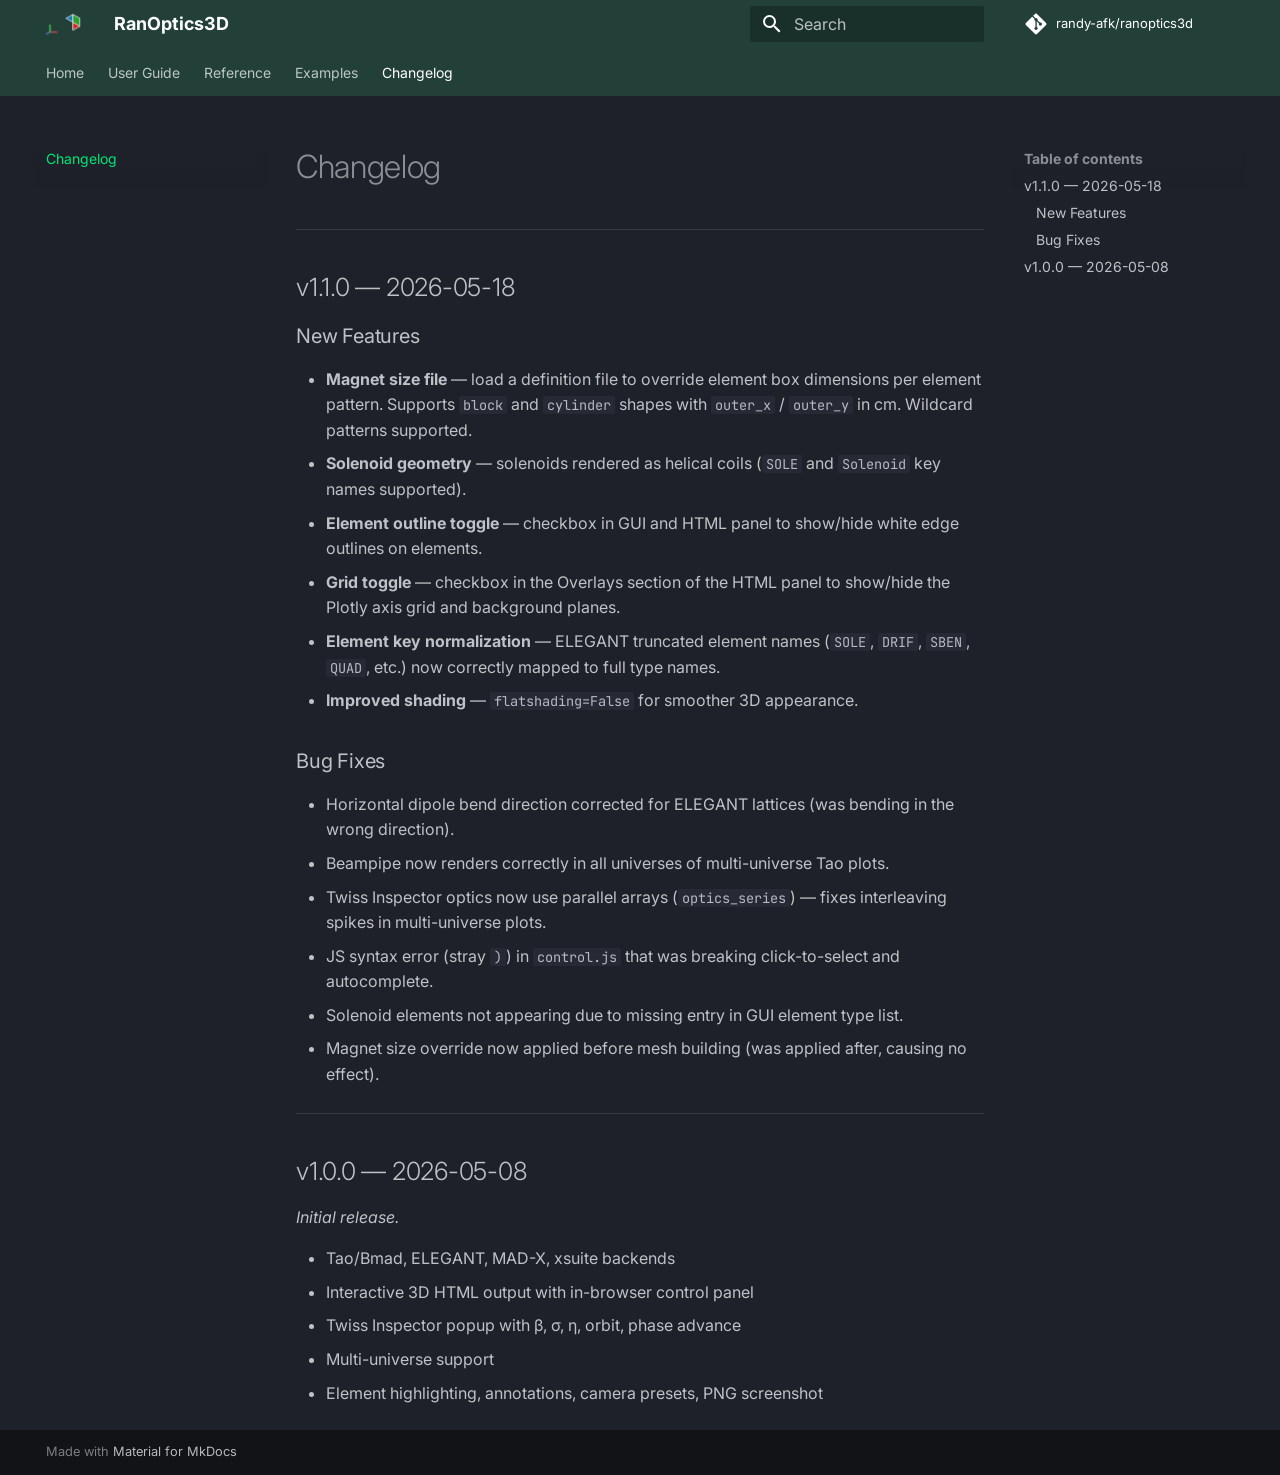
==== changelog/index.html @ edfb5e85 "Deployed ec7cee3 with MkDocs version: 1.6.1" ====
<!doctype html>
<html lang="en" class="no-js">
  <head>
    
      <meta charset="utf-8">
      <meta name="viewport" content="width=device-width,initial-scale=1">
      
      
      
        <link rel="canonical" href="https://randy-afk.github.io/ranoptics3d/changelog/">
      
      
        <link rel="prev" href="../examples/">
      
      
      
        
      
      
      <link rel="icon" href="../assets/logo_docs.png">
      <meta name="generator" content="mkdocs-1.6.1, mkdocs-material-9.7.6">
    
    
      
        <title>Changelog - RanOptics3D</title>
      
    
    
      <link rel="stylesheet" href="../assets/stylesheets/main.484c7ddc.min.css">
      
        
        <link rel="stylesheet" href="../assets/stylesheets/palette.ab4e12ef.min.css">
      
      


    
    
      
    
    
      
        
        
        <link rel="preconnect" href="https://fonts.gstatic.com" crossorigin>
        <link rel="stylesheet" href="https://fonts.googleapis.com/css?family=Inter:300,300i,400,400i,700,700i%7CJetBrains+Mono:400,400i,700,700i&display=fallback">
        <style>:root{--md-text-font:"Inter";--md-code-font:"JetBrains Mono"}</style>
      
    
    
      <link rel="stylesheet" href="../stylesheets/extra.css">
    
    <script>__md_scope=new URL("..",location),__md_hash=e=>[...e].reduce(((e,_)=>(e<<5)-e+_.charCodeAt(0)),0),__md_get=(e,_=localStorage,t=__md_scope)=>JSON.parse(_.getItem(t.pathname+"."+e)),__md_set=(e,_,t=localStorage,a=__md_scope)=>{try{t.setItem(a.pathname+"."+e,JSON.stringify(_))}catch(e){}}</script>
    
      

    
    
  </head>
  
  
    
    
    
    
    
    <body dir="ltr" data-md-color-scheme="slate" data-md-color-primary="custom" data-md-color-accent="deep-orange">
  
    
    <input class="md-toggle" data-md-toggle="drawer" type="checkbox" id="__drawer" autocomplete="off">
    <input class="md-toggle" data-md-toggle="search" type="checkbox" id="__search" autocomplete="off">
    <label class="md-overlay" for="__drawer"></label>
    <div data-md-component="skip">
      
        
        <a href="#changelog" class="md-skip">
          Skip to content
        </a>
      
    </div>
    <div data-md-component="announce">
      
    </div>
    
    
      

<header class="md-header" data-md-component="header">
  <nav class="md-header__inner md-grid" aria-label="Header">
    <a href=".." title="RanOptics3D" class="md-header__button md-logo" aria-label="RanOptics3D" data-md-component="logo">
      
  <img src="../assets/logo_docs.png" alt="logo">

    </a>
    <label class="md-header__button md-icon" for="__drawer">
      
      <svg xmlns="http://www.w3.org/2000/svg" viewBox="0 0 24 24"><path d="M3 6h18v2H3zm0 5h18v2H3zm0 5h18v2H3z"/></svg>
    </label>
    <div class="md-header__title" data-md-component="header-title">
      <div class="md-header__ellipsis">
        <div class="md-header__topic">
          <span class="md-ellipsis">
            RanOptics3D
          </span>
        </div>
        <div class="md-header__topic" data-md-component="header-topic">
          <span class="md-ellipsis">
            
              Changelog
            
          </span>
        </div>
      </div>
    </div>
    
      
    
    
    
    
      
      
        <label class="md-header__button md-icon" for="__search">
          
          <svg xmlns="http://www.w3.org/2000/svg" viewBox="0 0 24 24"><path d="M9.5 3A6.5 6.5 0 0 1 16 9.5c0 1.61-.59 3.09-1.56 4.23l.27.27h.79l5 5-1.5 1.5-5-5v-.79l-.27-.27A6.52 6.52 0 0 1 9.5 16 6.5 6.5 0 0 1 3 9.5 6.5 6.5 0 0 1 9.5 3m0 2C7 5 5 7 5 9.5S7 14 9.5 14 14 12 14 9.5 12 5 9.5 5"/></svg>
        </label>
        <div class="md-search" data-md-component="search" role="dialog">
  <label class="md-search__overlay" for="__search"></label>
  <div class="md-search__inner" role="search">
    <form class="md-search__form" name="search">
      <input type="text" class="md-search__input" name="query" aria-label="Search" placeholder="Search" autocapitalize="off" autocorrect="off" autocomplete="off" spellcheck="false" data-md-component="search-query" required>
      <label class="md-search__icon md-icon" for="__search">
        
        <svg xmlns="http://www.w3.org/2000/svg" viewBox="0 0 24 24"><path d="M9.5 3A6.5 6.5 0 0 1 16 9.5c0 1.61-.59 3.09-1.56 4.23l.27.27h.79l5 5-1.5 1.5-5-5v-.79l-.27-.27A6.52 6.52 0 0 1 9.5 16 6.5 6.5 0 0 1 3 9.5 6.5 6.5 0 0 1 9.5 3m0 2C7 5 5 7 5 9.5S7 14 9.5 14 14 12 14 9.5 12 5 9.5 5"/></svg>
        
        <svg xmlns="http://www.w3.org/2000/svg" viewBox="0 0 24 24"><path d="M20 11v2H8l5.5 5.5-1.42 1.42L4.16 12l7.92-7.92L13.5 5.5 8 11z"/></svg>
      </label>
      <nav class="md-search__options" aria-label="Search">
        
        <button type="reset" class="md-search__icon md-icon" title="Clear" aria-label="Clear" tabindex="-1">
          
          <svg xmlns="http://www.w3.org/2000/svg" viewBox="0 0 24 24"><path d="M19 6.41 17.59 5 12 10.59 6.41 5 5 6.41 10.59 12 5 17.59 6.41 19 12 13.41 17.59 19 19 17.59 13.41 12z"/></svg>
        </button>
      </nav>
      
        <div class="md-search__suggest" data-md-component="search-suggest"></div>
      
    </form>
    <div class="md-search__output">
      <div class="md-search__scrollwrap" tabindex="0" data-md-scrollfix>
        <div class="md-search-result" data-md-component="search-result">
          <div class="md-search-result__meta">
            Initializing search
          </div>
          <ol class="md-search-result__list" role="presentation"></ol>
        </div>
      </div>
    </div>
  </div>
</div>
      
    
    
      <div class="md-header__source">
        <a href="https://github.com/randy-afk/ranoptics3d" title="Go to repository" class="md-source" data-md-component="source">
  <div class="md-source__icon md-icon">
    
    <svg xmlns="http://www.w3.org/2000/svg" viewBox="0 0 448 512"><!--! Font Awesome Free 7.1.0 by @fontawesome - https://fontawesome.com License - https://fontawesome.com/license/free (Icons: CC BY 4.0, Fonts: SIL OFL 1.1, Code: MIT License) Copyright 2025 Fonticons, Inc.--><path d="M439.6 236.1 244 40.5c-5.4-5.5-12.8-8.5-20.4-8.5s-15 3-20.4 8.4L162.5 81l51.5 51.5c27.1-9.1 52.7 16.8 43.4 43.7l49.7 49.7c34.2-11.8 61.2 31 35.5 56.7-26.5 26.5-70.2-2.9-56-37.3L240.3 199v121.9c25.3 12.5 22.3 41.8 9.1 55-6.4 6.4-15.2 10.1-24.3 10.1s-17.8-3.6-24.3-10.1c-17.6-17.6-11.1-46.9 11.2-56v-123c-20.8-8.5-24.6-30.7-18.6-45L142.6 101 8.5 235.1C3 240.6 0 247.9 0 255.5s3 15 8.5 20.4l195.6 195.7c5.4 5.4 12.7 8.4 20.4 8.4s15-3 20.4-8.4l194.7-194.7c5.4-5.4 8.4-12.8 8.4-20.4s-3-15-8.4-20.4"/></svg>
  </div>
  <div class="md-source__repository">
    randy-afk/ranoptics3d
  </div>
</a>
      </div>
    
  </nav>
  
</header>
    
    <div class="md-container" data-md-component="container">
      
      
        
          
            
<nav class="md-tabs" aria-label="Tabs" data-md-component="tabs">
  <div class="md-grid">
    <ul class="md-tabs__list">
      
        
  
  
  
  
    <li class="md-tabs__item">
      <a href=".." class="md-tabs__link">
        
  
  
    
  
  Home

      </a>
    </li>
  

      
        
  
  
  
  
    
    
      <li class="md-tabs__item">
        <a href="../guide/getting-started/" class="md-tabs__link">
          
  
  
  User Guide

        </a>
      </li>
    
  

      
        
  
  
  
  
    
    
      <li class="md-tabs__item">
        <a href="../reference/backends/" class="md-tabs__link">
          
  
  
  Reference

        </a>
      </li>
    
  

      
        
  
  
  
  
    <li class="md-tabs__item">
      <a href="../examples/" class="md-tabs__link">
        
  
  
    
  
  Examples

      </a>
    </li>
  

      
        
  
  
  
    
  
  
    <li class="md-tabs__item md-tabs__item--active">
      <a href="./" class="md-tabs__link">
        
  
  
    
  
  Changelog

      </a>
    </li>
  

      
    </ul>
  </div>
</nav>
          
        
      
      <main class="md-main" data-md-component="main">
        <div class="md-main__inner md-grid">
          
            
              
              <div class="md-sidebar md-sidebar--primary" data-md-component="sidebar" data-md-type="navigation" >
                <div class="md-sidebar__scrollwrap">
                  <div class="md-sidebar__inner">
                    


  


<nav class="md-nav md-nav--primary md-nav--lifted" aria-label="Navigation" data-md-level="0">
  <label class="md-nav__title" for="__drawer">
    <a href=".." title="RanOptics3D" class="md-nav__button md-logo" aria-label="RanOptics3D" data-md-component="logo">
      
  <img src="../assets/logo_docs.png" alt="logo">

    </a>
    RanOptics3D
  </label>
  
    <div class="md-nav__source">
      <a href="https://github.com/randy-afk/ranoptics3d" title="Go to repository" class="md-source" data-md-component="source">
  <div class="md-source__icon md-icon">
    
    <svg xmlns="http://www.w3.org/2000/svg" viewBox="0 0 448 512"><!--! Font Awesome Free 7.1.0 by @fontawesome - https://fontawesome.com License - https://fontawesome.com/license/free (Icons: CC BY 4.0, Fonts: SIL OFL 1.1, Code: MIT License) Copyright 2025 Fonticons, Inc.--><path d="M439.6 236.1 244 40.5c-5.4-5.5-12.8-8.5-20.4-8.5s-15 3-20.4 8.4L162.5 81l51.5 51.5c27.1-9.1 52.7 16.8 43.4 43.7l49.7 49.7c34.2-11.8 61.2 31 35.5 56.7-26.5 26.5-70.2-2.9-56-37.3L240.3 199v121.9c25.3 12.5 22.3 41.8 9.1 55-6.4 6.4-15.2 10.1-24.3 10.1s-17.8-3.6-24.3-10.1c-17.6-17.6-11.1-46.9 11.2-56v-123c-20.8-8.5-24.6-30.7-18.6-45L142.6 101 8.5 235.1C3 240.6 0 247.9 0 255.5s3 15 8.5 20.4l195.6 195.7c5.4 5.4 12.7 8.4 20.4 8.4s15-3 20.4-8.4l194.7-194.7c5.4-5.4 8.4-12.8 8.4-20.4s-3-15-8.4-20.4"/></svg>
  </div>
  <div class="md-source__repository">
    randy-afk/ranoptics3d
  </div>
</a>
    </div>
  
  <ul class="md-nav__list" data-md-scrollfix>
    
      
      
  
  
  
  
    <li class="md-nav__item">
      <a href=".." class="md-nav__link">
        
  
  
  <span class="md-ellipsis">
    
  
    Home
  

    
  </span>
  
  

      </a>
    </li>
  

    
      
      
  
  
  
  
    
    
    
    
      
      
        
      
    
    
    <li class="md-nav__item md-nav__item--nested">
      
        
        
        <input class="md-nav__toggle md-toggle " type="checkbox" id="__nav_2" >
        
          
          <label class="md-nav__link" for="__nav_2" id="__nav_2_label" tabindex="0">
            
  
  
  <span class="md-ellipsis">
    
  
    User Guide
  

    
  </span>
  
  

            <span class="md-nav__icon md-icon"></span>
          </label>
        
        <nav class="md-nav" data-md-level="1" aria-labelledby="__nav_2_label" aria-expanded="false">
          <label class="md-nav__title" for="__nav_2">
            <span class="md-nav__icon md-icon"></span>
            
  
    User Guide
  

          </label>
          <ul class="md-nav__list" data-md-scrollfix>
            
              
                
  
  
  
  
    <li class="md-nav__item">
      <a href="../guide/getting-started/" class="md-nav__link">
        
  
  
  <span class="md-ellipsis">
    
  
    Getting Started
  

    
  </span>
  
  

      </a>
    </li>
  

              
            
              
                
  
  
  
  
    <li class="md-nav__item">
      <a href="../guide/gui-walkthrough/" class="md-nav__link">
        
  
  
  <span class="md-ellipsis">
    
  
    GUI Walkthrough
  

    
  </span>
  
  

      </a>
    </li>
  

              
            
              
                
  
  
  
  
    <li class="md-nav__item">
      <a href="../guide/viewer/" class="md-nav__link">
        
  
  
  <span class="md-ellipsis">
    
  
    3D Viewer
  

    
  </span>
  
  

      </a>
    </li>
  

              
            
              
                
  
  
  
  
    <li class="md-nav__item">
      <a href="../guide/twiss-inspector/" class="md-nav__link">
        
  
  
  <span class="md-ellipsis">
    
  
    Twiss Inspector
  

    
  </span>
  
  

      </a>
    </li>
  

              
            
              
                
  
  
  
  
    <li class="md-nav__item">
      <a href="../guide/navigation/" class="md-nav__link">
        
  
  
  <span class="md-ellipsis">
    
  
    Navigation & Controls
  

    
  </span>
  
  

      </a>
    </li>
  

              
            
          </ul>
        </nav>
      
    </li>
  

    
      
      
  
  
  
  
    
    
    
    
      
      
        
      
    
    
    <li class="md-nav__item md-nav__item--nested">
      
        
        
        <input class="md-nav__toggle md-toggle " type="checkbox" id="__nav_3" >
        
          
          <label class="md-nav__link" for="__nav_3" id="__nav_3_label" tabindex="0">
            
  
  
  <span class="md-ellipsis">
    
  
    Reference
  

    
  </span>
  
  

            <span class="md-nav__icon md-icon"></span>
          </label>
        
        <nav class="md-nav" data-md-level="1" aria-labelledby="__nav_3_label" aria-expanded="false">
          <label class="md-nav__title" for="__nav_3">
            <span class="md-nav__icon md-icon"></span>
            
  
    Reference
  

          </label>
          <ul class="md-nav__list" data-md-scrollfix>
            
              
                
  
  
  
  
    <li class="md-nav__item">
      <a href="../reference/backends/" class="md-nav__link">
        
  
  
  <span class="md-ellipsis">
    
  
    Supported Backends
  

    
  </span>
  
  

      </a>
    </li>
  

              
            
              
                
  
  
  
  
    <li class="md-nav__item">
      <a href="../reference/element-colors/" class="md-nav__link">
        
  
  
  <span class="md-ellipsis">
    
  
    Element Colors
  

    
  </span>
  
  

      </a>
    </li>
  

              
            
              
                
  
  
  
  
    <li class="md-nav__item">
      <a href="../reference/magnet-size-file/" class="md-nav__link">
        
  
  
  <span class="md-ellipsis">
    
  
    Magnet Size File
  

    
  </span>
  
  

      </a>
    </li>
  

              
            
              
                
  
  
  
  
    <li class="md-nav__item">
      <a href="../reference/known-issues/" class="md-nav__link">
        
  
  
  <span class="md-ellipsis">
    
  
    Known Issues
  

    
  </span>
  
  

      </a>
    </li>
  

              
            
          </ul>
        </nav>
      
    </li>
  

    
      
      
  
  
  
  
    <li class="md-nav__item">
      <a href="../examples/" class="md-nav__link">
        
  
  
  <span class="md-ellipsis">
    
  
    Examples
  

    
  </span>
  
  

      </a>
    </li>
  

    
      
      
  
  
    
  
  
  
    <li class="md-nav__item md-nav__item--active">
      
      <input class="md-nav__toggle md-toggle" type="checkbox" id="__toc">
      
      
        
      
      
        <label class="md-nav__link md-nav__link--active" for="__toc">
          
  
  
  <span class="md-ellipsis">
    
  
    Changelog
  

    
  </span>
  
  

          <span class="md-nav__icon md-icon"></span>
        </label>
      
      <a href="./" class="md-nav__link md-nav__link--active">
        
  
  
  <span class="md-ellipsis">
    
  
    Changelog
  

    
  </span>
  
  

      </a>
      
        

<nav class="md-nav md-nav--secondary" aria-label="Table of contents">
  
  
  
    
  
  
    <label class="md-nav__title" for="__toc">
      <span class="md-nav__icon md-icon"></span>
      Table of contents
    </label>
    <ul class="md-nav__list" data-md-component="toc" data-md-scrollfix>
      
        <li class="md-nav__item">
  <a href="#v110-2026-05-18" class="md-nav__link">
    <span class="md-ellipsis">
      
        v1.1.0 — 2026-05-18
      
    </span>
  </a>
  
    <nav class="md-nav" aria-label="v1.1.0 — 2026-05-18">
      <ul class="md-nav__list">
        
          <li class="md-nav__item">
  <a href="#new-features" class="md-nav__link">
    <span class="md-ellipsis">
      
        New Features
      
    </span>
  </a>
  
</li>
        
          <li class="md-nav__item">
  <a href="#bug-fixes" class="md-nav__link">
    <span class="md-ellipsis">
      
        Bug Fixes
      
    </span>
  </a>
  
</li>
        
      </ul>
    </nav>
  
</li>
      
        <li class="md-nav__item">
  <a href="#v100-2026-05-08" class="md-nav__link">
    <span class="md-ellipsis">
      
        v1.0.0 — 2026-05-08
      
    </span>
  </a>
  
</li>
      
    </ul>
  
</nav>
      
    </li>
  

    
  </ul>
</nav>
                  </div>
                </div>
              </div>
            
            
              
              <div class="md-sidebar md-sidebar--secondary" data-md-component="sidebar" data-md-type="toc" >
                <div class="md-sidebar__scrollwrap">
                  <div class="md-sidebar__inner">
                    

<nav class="md-nav md-nav--secondary" aria-label="Table of contents">
  
  
  
    
  
  
    <label class="md-nav__title" for="__toc">
      <span class="md-nav__icon md-icon"></span>
      Table of contents
    </label>
    <ul class="md-nav__list" data-md-component="toc" data-md-scrollfix>
      
        <li class="md-nav__item">
  <a href="#v110-2026-05-18" class="md-nav__link">
    <span class="md-ellipsis">
      
        v1.1.0 — 2026-05-18
      
    </span>
  </a>
  
    <nav class="md-nav" aria-label="v1.1.0 — 2026-05-18">
      <ul class="md-nav__list">
        
          <li class="md-nav__item">
  <a href="#new-features" class="md-nav__link">
    <span class="md-ellipsis">
      
        New Features
      
    </span>
  </a>
  
</li>
        
          <li class="md-nav__item">
  <a href="#bug-fixes" class="md-nav__link">
    <span class="md-ellipsis">
      
        Bug Fixes
      
    </span>
  </a>
  
</li>
        
      </ul>
    </nav>
  
</li>
      
        <li class="md-nav__item">
  <a href="#v100-2026-05-08" class="md-nav__link">
    <span class="md-ellipsis">
      
        v1.0.0 — 2026-05-08
      
    </span>
  </a>
  
</li>
      
    </ul>
  
</nav>
                  </div>
                </div>
              </div>
            
          
          
            <div class="md-content" data-md-component="content">
              
              <article class="md-content__inner md-typeset">
                
                  


  
  


<h1 id="changelog">Changelog</h1>
<hr />
<h2 id="v110-2026-05-18">v1.1.0 — 2026-05-18</h2>
<h3 id="new-features">New Features</h3>
<ul>
<li><strong>Magnet size file</strong> — load a definition file to override element box dimensions per element pattern. Supports <code>block</code> and <code>cylinder</code> shapes with <code>outer_x</code> / <code>outer_y</code> in cm. Wildcard patterns supported.</li>
<li><strong>Solenoid geometry</strong> — solenoids rendered as helical coils (<code>SOLE</code> and <code>Solenoid</code> key names supported).</li>
<li><strong>Element outline toggle</strong> — checkbox in GUI and HTML panel to show/hide white edge outlines on elements.</li>
<li><strong>Grid toggle</strong> — checkbox in the Overlays section of the HTML panel to show/hide the Plotly axis grid and background planes.</li>
<li><strong>Element key normalization</strong> — ELEGANT truncated element names (<code>SOLE</code>, <code>DRIF</code>, <code>SBEN</code>, <code>QUAD</code>, etc.) now correctly mapped to full type names.</li>
<li><strong>Improved shading</strong> — <code>flatshading=False</code> for smoother 3D appearance.</li>
</ul>
<h3 id="bug-fixes">Bug Fixes</h3>
<ul>
<li>Horizontal dipole bend direction corrected for ELEGANT lattices (was bending in the wrong direction).</li>
<li>Beampipe now renders correctly in all universes of multi-universe Tao plots.</li>
<li>Twiss Inspector optics now use parallel arrays (<code>optics_series</code>) — fixes interleaving spikes in multi-universe plots.</li>
<li>JS syntax error (stray <code>)</code>) in <code>control.js</code> that was breaking click-to-select and autocomplete.</li>
<li>Solenoid elements not appearing due to missing entry in GUI element type list.</li>
<li>Magnet size override now applied before mesh building (was applied after, causing no effect).</li>
</ul>
<hr />
<h2 id="v100-2026-05-08">v1.0.0 — 2026-05-08</h2>
<p><em>Initial release.</em></p>
<ul>
<li>Tao/Bmad, ELEGANT, MAD-X, xsuite backends</li>
<li>Interactive 3D HTML output with in-browser control panel</li>
<li>Twiss Inspector popup with β, σ, η, orbit, phase advance</li>
<li>Multi-universe support</li>
<li>Element highlighting, annotations, camera presets, PNG screenshot</li>
</ul>












                
              </article>
            </div>
          
          
<script>var target=document.getElementById(location.hash.slice(1));target&&target.name&&(target.checked=target.name.startsWith("__tabbed_"))</script>
        </div>
        
          <button type="button" class="md-top md-icon" data-md-component="top" hidden>
  
  <svg xmlns="http://www.w3.org/2000/svg" viewBox="0 0 24 24"><path d="M13 20h-2V8l-5.5 5.5-1.42-1.42L12 4.16l7.92 7.92-1.42 1.42L13 8z"/></svg>
  Back to top
</button>
        
      </main>
      
        <footer class="md-footer">
  
  <div class="md-footer-meta md-typeset">
    <div class="md-footer-meta__inner md-grid">
      <div class="md-copyright">
  
  
    Made with
    <a href="https://squidfunk.github.io/mkdocs-material/" target="_blank" rel="noopener">
      Material for MkDocs
    </a>
  
</div>
      
    </div>
  </div>
</footer>
      
    </div>
    <div class="md-dialog" data-md-component="dialog">
      <div class="md-dialog__inner md-typeset"></div>
    </div>
    
    
    
      
      
      <script id="__config" type="application/json">{"annotate": null, "base": "..", "features": ["navigation.tabs", "navigation.sections", "navigation.top", "search.highlight", "search.suggest", "content.code.copy"], "search": "../assets/javascripts/workers/search.2c215733.min.js", "tags": null, "translations": {"clipboard.copied": "Copied to clipboard", "clipboard.copy": "Copy to clipboard", "search.result.more.one": "1 more on this page", "search.result.more.other": "# more on this page", "search.result.none": "No matching documents", "search.result.one": "1 matching document", "search.result.other": "# matching documents", "search.result.placeholder": "Type to start searching", "search.result.term.missing": "Missing", "select.version": "Select version"}, "version": null}</script>
    
    
      <script src="../assets/javascripts/bundle.79ae519e.min.js"></script>
      
    
  </body>
</html>
---- assets/stylesheets/main.484c7ddc.min.css ----
@charset "UTF-8";html{-webkit-text-size-adjust:none;-moz-text-size-adjust:none;text-size-adjust:none;box-sizing:border-box}*,:after,:before{box-sizing:inherit}@media (prefers-reduced-motion){*,:after,:before{transition:none!important}}body{margin:0}a,button,input,label{-webkit-tap-highlight-color:transparent}a{color:inherit;text-decoration:none}hr{border:0;box-sizing:initial;display:block;height:.05rem;overflow:visible;padding:0}small{font-size:80%}sub,sup{line-height:1em}img{border-style:none}table{border-collapse:initial;border-spacing:0}td,th{font-weight:400;vertical-align:top}button{background:#0000;border:0;font-family:inherit;font-size:inherit;margin:0;padding:0}input{border:0;outline:none}:root{--md-primary-fg-color:#4051b5;--md-primary-fg-color--light:#5d6cc0;--md-primary-fg-color--dark:#303fa1;--md-primary-bg-color:#fff;--md-primary-bg-color--light:#ffffffb3;--md-accent-fg-color:#526cfe;--md-accent-fg-color--transparent:#526cfe1a;--md-accent-bg-color:#fff;--md-accent-bg-color--light:#ffffffb3}[data-md-color-scheme=default]{color-scheme:light}[data-md-color-scheme=default] img[src$="#gh-dark-mode-only"],[data-md-color-scheme=default] img[src$="#only-dark"]{display:none}:root,[data-md-color-scheme=default]{--md-hue:225deg;--md-default-fg-color:#000000de;--md-default-fg-color--light:#0000008a;--md-default-fg-color--lighter:#00000052;--md-default-fg-color--lightest:#00000012;--md-default-bg-color:#fff;--md-default-bg-color--light:#ffffffb3;--md-default-bg-color--lighter:#ffffff4d;--md-default-bg-color--lightest:#ffffff1f;--md-code-fg-color:#36464e;--md-code-bg-color:#f5f5f5;--md-code-bg-color--light:#f5f5f5b3;--md-code-bg-color--lighter:#f5f5f54d;--md-code-hl-color:#4287ff;--md-code-hl-color--light:#4287ff1a;--md-code-hl-number-color:#d52a2a;--md-code-hl-special-color:#db1457;--md-code-hl-function-color:#a846b9;--md-code-hl-constant-color:#6e59d9;--md-code-hl-keyword-color:#3f6ec6;--md-code-hl-string-color:#1c7d4d;--md-code-hl-name-color:var(--md-code-fg-color);--md-code-hl-operator-color:var(--md-default-fg-color--light);--md-code-hl-punctuation-color:var(--md-default-fg-color--light);--md-code-hl-comment-color:var(--md-default-fg-color--light);--md-code-hl-generic-color:var(--md-default-fg-color--light);--md-code-hl-variable-color:var(--md-default-fg-color--light);--md-typeset-color:var(--md-default-fg-color);--md-typeset-a-color:var(--md-primary-fg-color);--md-typeset-del-color:#f5503d26;--md-typeset-ins-color:#0bd57026;--md-typeset-kbd-color:#fafafa;--md-typeset-kbd-accent-color:#fff;--md-typeset-kbd-border-color:#b8b8b8;--md-typeset-mark-color:#ffff0080;--md-typeset-table-color:#0000001f;--md-typeset-table-color--light:rgba(0,0,0,.035);--md-admonition-fg-color:var(--md-default-fg-color);--md-admonition-bg-color:var(--md-default-bg-color);--md-warning-fg-color:#000000de;--md-warning-bg-color:#ff9;--md-footer-fg-color:#fff;--md-footer-fg-color--light:#ffffffb3;--md-footer-fg-color--lighter:#ffffff73;--md-footer-bg-color:#000000de;--md-footer-bg-color--dark:#00000052;--md-shadow-z1:0 0.2rem 0.5rem #0000000d,0 0 0.05rem #0000001a;--md-shadow-z2:0 0.2rem 0.5rem #0000001a,0 0 0.05rem #00000040;--md-shadow-z3:0 0.2rem 0.5rem #0003,0 0 0.05rem #00000059}.md-icon svg{fill:currentcolor;display:block;height:1.2rem;width:1.2rem}body{-webkit-font-smoothing:antialiased;-moz-osx-font-smoothing:grayscale;--md-text-font-family:var(--md-text-font,_),-apple-system,BlinkMacSystemFont,Helvetica,Arial,sans-serif;--md-code-font-family:var(--md-code-font,_),SFMono-Regular,Consolas,Menlo,monospace}aside,body,input{font-feature-settings:"kern","liga";color:var(--md-typeset-color);font-family:var(--md-text-font-family)}code,kbd,pre{font-feature-settings:"kern";font-family:var(--md-code-font-family)}:root{--md-typeset-table-sort-icon:url('data:image/svg+xml;charset=utf-8,<svg xmlns="http://www.w3.org/2000/svg" viewBox="0 0 24 24"><path d="m18 21-4-4h3V7h-3l4-4 4 4h-3v10h3M2 19v-2h10v2M2 13v-2h7v2M2 7V5h4v2z"/></svg>');--md-typeset-table-sort-icon--asc:url('data:image/svg+xml;charset=utf-8,<svg xmlns="http://www.w3.org/2000/svg" viewBox="0 0 24 24"><path d="M19 17h3l-4 4-4-4h3V3h2M2 17h10v2H2M6 5v2H2V5m0 6h7v2H2z"/></svg>');--md-typeset-table-sort-icon--desc:url('data:image/svg+xml;charset=utf-8,<svg xmlns="http://www.w3.org/2000/svg" viewBox="0 0 24 24"><path d="M19 7h3l-4-4-4 4h3v14h2M2 17h10v2H2M6 5v2H2V5m0 6h7v2H2z"/></svg>')}.md-typeset{-webkit-print-color-adjust:exact;color-adjust:exact;font-size:.8rem;line-height:1.6;overflow-wrap:break-word}@media print{.md-typeset{font-size:.68rem}}.md-typeset blockquote,.md-typeset dl,.md-typeset figure,.md-typeset ol,.md-typeset pre,.md-typeset ul{margin-bottom:1em;margin-top:1em}.md-typeset h1{color:var(--md-default-fg-color--light);font-size:2em;line-height:1.3;margin:0 0 1.25em}.md-typeset h1,.md-typeset h2{font-weight:300;letter-spacing:-.01em}.md-typeset h2{font-size:1.5625em;line-height:1.4;margin:1.6em 0 .64em}.md-typeset h3{font-size:1.25em;font-weight:400;letter-spacing:-.01em;line-height:1.5;margin:1.6em 0 .8em}.md-typeset h2+h3{margin-top:.8em}.md-typeset h4{font-weight:700;letter-spacing:-.01em;margin:1em 0}.md-typeset h5,.md-typeset h6{color:var(--md-default-fg-color--light);font-size:.8em;font-weight:700;letter-spacing:-.01em;margin:1.25em 0}.md-typeset h5{text-transform:uppercase}.md-typeset h5 code{text-transform:none}.md-typeset hr{border-bottom:.05rem solid var(--md-default-fg-color--lightest);display:flow-root;margin:1.5em 0}.md-typeset a{color:var(--md-typeset-a-color);word-break:break-word}.md-typeset a,.md-typeset a:before{transition:color 125ms}.md-typeset a:focus,.md-typeset a:hover{color:var(--md-accent-fg-color)}.md-typeset a:focus code,.md-typeset a:hover code{background-color:var(--md-accent-fg-color--transparent);color:var(--md-accent-fg-color)}.md-typeset a code{color:var(--md-typeset-a-color)}.md-typeset a.focus-visible{outline-color:var(--md-accent-fg-color);outline-offset:.2rem}.md-typeset code,.md-typeset kbd,.md-typeset pre{color:var(--md-code-fg-color);direction:ltr;font-variant-ligatures:none;transition:background-color 125ms}@media print{.md-typeset code,.md-typeset kbd,.md-typeset pre{white-space:pre-wrap}}.md-typeset code{background-color:var(--md-code-bg-color);border-radius:.1rem;-webkit-box-decoration-break:clone;box-decoration-break:clone;font-size:.85em;padding:0 .2941176471em;transition:color 125ms,background-color 125ms;word-break:break-word}.md-typeset code:not(.focus-visible){-webkit-tap-highlight-color:transparent;outline:none}.md-typeset pre{display:flow-root;line-height:1.4;position:relative}.md-typeset pre>code{-webkit-box-decoration-break:slice;box-decoration-break:slice;box-shadow:none;display:block;margin:0;outline-color:var(--md-accent-fg-color);overflow:auto;padding:.7720588235em 1.1764705882em;scrollbar-color:var(--md-default-fg-color--lighter) #0000;scrollbar-width:thin;touch-action:auto;word-break:normal}.md-typeset pre>code:hover{scrollbar-color:var(--md-accent-fg-color) #0000}.md-typeset pre>code::-webkit-scrollbar{height:.2rem;width:.2rem}.md-typeset pre>code::-webkit-scrollbar-thumb{background-color:var(--md-default-fg-color--lighter)}.md-typeset pre>code::-webkit-scrollbar-thumb:hover{background-color:var(--md-accent-fg-color)}.md-typeset kbd{background-color:var(--md-typeset-kbd-color);border-radius:.1rem;box-shadow:0 .1rem 0 .05rem var(--md-typeset-kbd-border-color),0 .1rem 0 var(--md-typeset-kbd-border-color),0 -.1rem .2rem var(--md-typeset-kbd-accent-color) inset;color:var(--md-default-fg-color);display:inline-block;font-size:.75em;padding:0 .6666666667em;vertical-align:text-top;word-break:break-word}.md-typeset mark{background-color:var(--md-typeset-mark-color);-webkit-box-decoration-break:clone;box-decoration-break:clone;color:inherit;word-break:break-word}.md-typeset abbr{cursor:help;text-decoration:none}.md-typeset [data-preview],.md-typeset abbr{border-bottom:.05rem dotted var(--md-default-fg-color--light)}.md-typeset small{opacity:.75}[dir=ltr] .md-typeset sub,[dir=ltr] .md-typeset sup{margin-left:.078125em}[dir=rtl] .md-typeset sub,[dir=rtl] .md-typeset sup{margin-right:.078125em}[dir=ltr] .md-typeset blockquote{padding-left:.6rem}[dir=rtl] .md-typeset blockquote{padding-right:.6rem}[dir=ltr] .md-typeset blockquote{border-left:.2rem solid var(--md-default-fg-color--lighter)}[dir=rtl] .md-typeset blockquote{border-right:.2rem solid var(--md-default-fg-color--lighter)}.md-typeset blockquote{color:var(--md-default-fg-color--light);margin-left:0;margin-right:0}.md-typeset ul{list-style-type:disc}.md-typeset ul[type]{list-style-type:revert-layer}[dir=ltr] .md-typeset ol,[dir=ltr] .md-typeset ul{margin-left:.625em}[dir=rtl] .md-typeset ol,[dir=rtl] .md-typeset ul{margin-right:.625em}.md-typeset ol,.md-typeset ul{padding:0}.md-typeset ol:not([hidden]),.md-typeset ul:not([hidden]){display:flow-root}.md-typeset ol ol,.md-typeset ul ol{list-style-type:lower-alpha}.md-typeset ol ol ol,.md-typeset ul ol ol{list-style-type:lower-roman}.md-typeset ol ol ol ol,.md-typeset ul ol ol ol{list-style-type:upper-alpha}.md-typeset ol ol ol ol ol,.md-typeset ul ol ol ol ol{list-style-type:upper-roman}.md-typeset ol[type],.md-typeset ul[type]{list-style-type:revert-layer}[dir=ltr] .md-typeset ol li,[dir=ltr] .md-typeset ul li{margin-left:1.25em}[dir=rtl] .md-typeset ol li,[dir=rtl] .md-typeset ul li{margin-right:1.25em}.md-typeset ol li,.md-typeset ul li{margin-bottom:.5em}.md-typeset ol li blockquote,.md-typeset ol li p,.md-typeset ul li blockquote,.md-typeset ul li p{margin:.5em 0}.md-typeset ol li:last-child,.md-typeset ul li:last-child{margin-bottom:0}[dir=ltr] .md-typeset ol li ol,[dir=ltr] .md-typeset ol li ul,[dir=ltr] .md-typeset ul li ol,[dir=ltr] .md-typeset ul li ul{margin-left:.625em}[dir=rtl] .md-typeset ol li ol,[dir=rtl] .md-typeset ol li ul,[dir=rtl] .md-typeset ul li ol,[dir=rtl] .md-typeset ul li ul{margin-right:.625em}.md-typeset ol li ol,.md-typeset ol li ul,.md-typeset ul li ol,.md-typeset ul li ul{margin-bottom:.5em;margin-top:.5em}[dir=ltr] .md-typeset dd{margin-left:1.875em}[dir=rtl] .md-typeset dd{margin-right:1.875em}.md-typeset dd{margin-bottom:1.5em;margin-top:1em}.md-typeset img,.md-typeset svg,.md-typeset video{height:auto;max-width:100%}.md-typeset img[align=left]{margin:1em 1em 1em 0}.md-typeset img[align=right]{margin:1em 0 1em 1em}.md-typeset img[align]:only-child{margin-top:0}.md-typeset figure{display:flow-root;margin:1em auto;max-width:100%;text-align:center;width:fit-content}.md-typeset figure img{display:block;margin:0 auto}.md-typeset figcaption{font-style:italic;margin:1em auto;max-width:24rem}.md-typeset iframe{max-width:100%}.md-typeset table:not([class]){background-color:var(--md-default-bg-color);border:.05rem solid var(--md-typeset-table-color);border-radius:.1rem;display:inline-block;font-size:.64rem;max-width:100%;overflow:auto;touch-action:auto}@media print{.md-typeset table:not([class]){display:table}}.md-typeset table:not([class])+*{margin-top:1.5em}.md-typeset table:not([class]) td>:first-child,.md-typeset table:not([class]) th>:first-child{margin-top:0}.md-typeset table:not([class]) td>:last-child,.md-typeset table:not([class]) th>:last-child{margin-bottom:0}.md-typeset table:not([class]) td:not([align]),.md-typeset table:not([class]) th:not([align]){text-align:left}[dir=rtl] .md-typeset table:not([class]) td:not([align]),[dir=rtl] .md-typeset table:not([class]) th:not([align]){text-align:right}.md-typeset table:not([class]) th{font-weight:700;min-width:5rem;padding:.9375em 1.25em;vertical-align:top}.md-typeset table:not([class]) td{border-top:.05rem solid var(--md-typeset-table-color);padding:.9375em 1.25em;vertical-align:top}.md-typeset table:not([class]) tbody tr{transition:background-color 125ms}.md-typeset table:not([class]) tbody tr:hover{background-color:var(--md-typeset-table-color--light);box-shadow:0 .05rem 0 var(--md-default-bg-color) inset}.md-typeset table:not([class]) a{word-break:normal}.md-typeset table th[role=columnheader]{cursor:pointer}[dir=ltr] .md-typeset table th[role=columnheader]:after{margin-left:.5em}[dir=rtl] .md-typeset table th[role=columnheader]:after{margin-right:.5em}.md-typeset table th[role=columnheader]:after{content:"";display:inline-block;height:1.2em;-webkit-mask-image:var(--md-typeset-table-sort-icon);mask-image:var(--md-typeset-table-sort-icon);-webkit-mask-repeat:no-repeat;mask-repeat:no-repeat;-webkit-mask-size:contain;mask-size:contain;transition:background-color 125ms;vertical-align:text-bottom;width:1.2em}.md-typeset table th[role=columnheader]:hover:after{background-color:var(--md-default-fg-color--lighter)}.md-typeset table th[role=columnheader][aria-sort=ascending]:after{background-color:var(--md-default-fg-color--light);-webkit-mask-image:var(--md-typeset-table-sort-icon--asc);mask-image:var(--md-typeset-table-sort-icon--asc)}.md-typeset table th[role=columnheader][aria-sort=descending]:after{background-color:var(--md-default-fg-color--light);-webkit-mask-image:var(--md-typeset-table-sort-icon--desc);mask-image:var(--md-typeset-table-sort-icon--desc)}.md-typeset__scrollwrap{margin:1em -.8rem;overflow-x:auto;touch-action:auto}.md-typeset__table{display:inline-block;margin-bottom:.5em;padding:0 .8rem}@media print{.md-typeset__table{display:block}}html .md-typeset__table table{display:table;margin:0;overflow:hidden;width:100%}@media screen and (max-width:44.984375em){.md-content__inner>pre{margin:1em -.8rem}.md-content__inner>pre code{border-radius:0}}.md-typeset .md-author{border-radius:100%;display:block;flex-shrink:0;height:1.6rem;overflow:hidden;position:relative;transition:color 125ms,transform 125ms;width:1.6rem}.md-typeset .md-author img{display:block}.md-typeset .md-author--more{background:var(--md-default-fg-color--lightest);color:var(--md-default-fg-color--lighter);font-size:.6rem;font-weight:700;line-height:1.6rem;text-align:center}.md-typeset .md-author--long{height:2.4rem;width:2.4rem}.md-typeset a.md-author{transform:scale(1)}.md-typeset a.md-author img{border-radius:100%;filter:grayscale(100%) opacity(75%);transition:filter 125ms}.md-typeset a.md-author:focus,.md-typeset a.md-author:hover{transform:scale(1.1);z-index:1}.md-typeset a.md-author:focus img,.md-typeset a.md-author:hover img{filter:grayscale(0)}.md-banner{background-color:var(--md-footer-bg-color);color:var(--md-footer-fg-color);overflow:auto}@media print{.md-banner{display:none}}.md-banner--warning{background-color:var(--md-warning-bg-color);color:var(--md-warning-fg-color)}.md-banner__inner{font-size:.7rem;margin:.6rem auto;padding:0 .8rem}[dir=ltr] .md-banner__button{float:right}[dir=rtl] .md-banner__button{float:left}.md-banner__button{color:inherit;cursor:pointer;transition:opacity .25s}.no-js .md-banner__button{display:none}.md-banner__button:hover{opacity:.7}html{font-size:125%;height:100%;overflow-x:hidden}@media screen and (min-width:100em){html{font-size:137.5%}}@media screen and (min-width:125em){html{font-size:150%}}body{background-color:var(--md-default-bg-color);display:flex;flex-direction:column;font-size:.5rem;min-height:100%;position:relative;width:100%}@media print{body{display:block}}@media screen and (max-width:59.984375em){body[data-md-scrolllock]{position:fixed}}.md-grid{margin-left:auto;margin-right:auto;max-width:61rem}.md-container{display:flex;flex-direction:column;flex-grow:1}@media print{.md-container{display:block}}.md-main{flex-grow:1}.md-main__inner{display:flex;height:100%;margin-top:1.5rem}.md-ellipsis{overflow:hidden;text-overflow:ellipsis}.md-toggle{display:none}.md-option{height:0;opacity:0;position:absolute;width:0}.md-option:checked+label:not([hidden]){display:block}.md-option.focus-visible+label{outline-color:var(--md-accent-fg-color);outline-style:auto}.md-skip{background-color:var(--md-default-fg-color);border-radius:.1rem;color:var(--md-default-bg-color);font-size:.64rem;margin:.5rem;opacity:0;outline-color:var(--md-accent-fg-color);padding:.3rem .5rem;position:fixed;transform:translateY(.4rem);z-index:-1}.md-skip:focus{opacity:1;transform:translateY(0);transition:transform .25s cubic-bezier(.4,0,.2,1),opacity 175ms 75ms;z-index:10}@page{margin:25mm}:root{--md-clipboard-icon:url('data:image/svg+xml;charset=utf-8,<svg xmlns="http://www.w3.org/2000/svg" viewBox="0 0 24 24"><path d="M19 21H8V7h11m0-2H8a2 2 0 0 0-2 2v14a2 2 0 0 0 2 2h11a2 2 0 0 0 2-2V7a2 2 0 0 0-2-2m-3-4H4a2 2 0 0 0-2 2v14h2V3h12z"/></svg>')}.md-clipboard{border-radius:.1rem;color:var(--md-default-fg-color--lightest);cursor:pointer;height:1.5em;outline-color:var(--md-accent-fg-color);outline-offset:.1rem;transition:color .25s;width:1.5em;z-index:1}@media print{.md-clipboard{display:none}}.md-clipboard:not(.focus-visible){-webkit-tap-highlight-color:transparent;outline:none}:hover>.md-clipboard{color:var(--md-default-fg-color--light)}.md-clipboard:focus,.md-clipboard:hover{color:var(--md-accent-fg-color)}.md-clipboard:after{background-color:currentcolor;content:"";display:block;height:1.125em;margin:0 auto;-webkit-mask-image:var(--md-clipboard-icon);mask-image:var(--md-clipboard-icon);-webkit-mask-position:center;mask-position:center;-webkit-mask-repeat:no-repeat;mask-repeat:no-repeat;-webkit-mask-size:contain;mask-size:contain;width:1.125em}.md-clipboard--inline{cursor:pointer}.md-clipboard--inline code{transition:color .25s,background-color .25s}.md-clipboard--inline:focus code,.md-clipboard--inline:hover code{background-color:var(--md-accent-fg-color--transparent);color:var(--md-accent-fg-color)}:root{--md-code-select-icon:url('data:image/svg+xml;charset=utf-8,<svg xmlns="http://www.w3.org/2000/svg" viewBox="0 0 24 24"><path d="M19 19h-4v2h4c1.1 0 2-.9 2-2v-4h-2m0-12h-4v2h4v4h2V5c0-1.1-.9-2-2-2M5 5h4V3H5c-1.1 0-2 .9-2 2v4h2m0 6H3v4c0 1.1.9 2 2 2h4v-2H5zm2-4h2v2H7zm4 0h2v2h-2zm4 0h2v2h-2zM7 7h2v2H7zm4 0h2v2h-2zm4 0h2v2h-2zm-8 8h2v2H7zm4 0h2v2h-2zm4 0h2v2h-2z"/></svg>');--md-code-copy-icon:url('data:image/svg+xml;charset=utf-8,<svg xmlns="http://www.w3.org/2000/svg" viewBox="0 0 24 24"><path d="M19 21H8V7h11m0-2H8a2 2 0 0 0-2 2v14a2 2 0 0 0 2 2h11a2 2 0 0 0 2-2V7a2 2 0 0 0-2-2m-3-4H4a2 2 0 0 0-2 2v14h2V3h12z"/></svg>')}.md-typeset .md-code__content{display:grid}.md-code__nav{background-color:var(--md-code-bg-color--lighter);border-radius:.1rem;display:flex;gap:.2rem;padding:.2rem;position:absolute;right:.25em;top:.25em;transition:background-color .25s;z-index:1}:hover>.md-code__nav{background-color:var(--md-code-bg-color--light)}.md-code__button{color:var(--md-default-fg-color--lightest);cursor:pointer;display:block;height:1.5em;outline-color:var(--md-accent-fg-color);outline-offset:.1rem;transition:color .25s;width:1.5em}:hover>*>.md-code__button{color:var(--md-default-fg-color--light)}.md-code__button.focus-visible,.md-code__button:hover{color:var(--md-accent-fg-color)}.md-code__button--active{color:var(--md-default-fg-color)!important}.md-code__button:after{background-color:currentcolor;content:"";display:block;height:1.125em;margin:0 auto;-webkit-mask-position:center;mask-position:center;-webkit-mask-repeat:no-repeat;mask-repeat:no-repeat;-webkit-mask-size:contain;mask-size:contain;width:1.125em}.md-code__button[data-md-type=select]:after{-webkit-mask-image:var(--md-code-select-icon);mask-image:var(--md-code-select-icon)}.md-code__button[data-md-type=copy]:after{-webkit-mask-image:var(--md-code-copy-icon);mask-image:var(--md-code-copy-icon)}@keyframes consent{0%{opacity:0;transform:translateY(100%)}to{opacity:1;transform:translateY(0)}}@keyframes overlay{0%{opacity:0}to{opacity:1}}.md-consent__overlay{animation:overlay .25s both;-webkit-backdrop-filter:blur(.1rem);backdrop-filter:blur(.1rem);background-color:#0000008a;height:100%;opacity:1;position:fixed;top:0;width:100%;z-index:5}.md-consent__inner{animation:consent .5s cubic-bezier(.1,.7,.1,1) both;background-color:var(--md-default-bg-color);border:0;border-radius:.1rem;bottom:0;box-shadow:0 0 .2rem #0000001a,0 .2rem .4rem #0003;max-height:100%;overflow:auto;padding:0;position:fixed;width:100%;z-index:5}.md-consent__form{padding:.8rem}.md-consent__settings{display:none;margin:1em 0}input:checked+.md-consent__settings{display:block}.md-consent__controls{margin-bottom:.8rem}.md-typeset .md-consent__controls .md-button{display:inline}@media screen and (max-width:44.984375em){.md-typeset .md-consent__controls .md-button{display:block;margin-top:.4rem;text-align:center;width:100%}}.md-consent label{cursor:pointer}.md-content{flex-grow:1;min-width:0}.md-content__inner{margin:0 .8rem 1.2rem;padding-top:.6rem}@media screen and (min-width:76.25em){[dir=ltr] .md-sidebar--primary:not([hidden])~.md-content>.md-content__inner{margin-left:1.2rem}[dir=ltr] .md-sidebar--secondary:not([hidden])~.md-content>.md-content__inner,[dir=rtl] .md-sidebar--primary:not([hidden])~.md-content>.md-content__inner{margin-right:1.2rem}[dir=rtl] .md-sidebar--secondary:not([hidden])~.md-content>.md-content__inner{margin-left:1.2rem}}.md-content__inner:before{content:"";display:block;height:.4rem}.md-content__inner>:last-child{margin-bottom:0}[dir=ltr] .md-content__button{float:right}[dir=rtl] .md-content__button{float:left}[dir=ltr] .md-content__button{margin-left:.4rem}[dir=rtl] .md-content__button{margin-right:.4rem}.md-content__button{margin:.4rem 0;padding:0}@media print{.md-content__button{display:none}}.md-typeset .md-content__button{color:var(--md-default-fg-color--lighter)}.md-content__button svg{display:inline;vertical-align:top}[dir=rtl] .md-content__button svg{transform:scaleX(-1)}[dir=ltr] .md-dialog{right:.8rem}[dir=rtl] .md-dialog{left:.8rem}.md-dialog{background-color:var(--md-default-fg-color);border-radius:.1rem;bottom:.8rem;box-shadow:var(--md-shadow-z3);min-width:11.1rem;opacity:0;padding:.4rem .6rem;pointer-events:none;position:fixed;transform:translateY(100%);transition:transform 0ms .4s,opacity .4s;z-index:4}@media print{.md-dialog{display:none}}.md-dialog--active{opacity:1;pointer-events:auto;transform:translateY(0);transition:transform .4s cubic-bezier(.075,.85,.175,1),opacity .4s}.md-dialog__inner{color:var(--md-default-bg-color);font-size:.7rem}.md-feedback{margin:2em 0 1em;text-align:center}.md-feedback fieldset{border:none;margin:0;padding:0}.md-feedback__title{font-weight:700;margin:1em auto}.md-feedback__inner{position:relative}.md-feedback__list{display:flex;flex-wrap:wrap;place-content:baseline center;position:relative}.md-feedback__list:hover .md-icon:not(:disabled){color:var(--md-default-fg-color--lighter)}:disabled .md-feedback__list{min-height:1.8rem}.md-feedback__icon{color:var(--md-default-fg-color--light);cursor:pointer;flex-shrink:0;margin:0 .1rem;transition:color 125ms}.md-feedback__icon:not(:disabled).md-icon:hover{color:var(--md-accent-fg-color)}.md-feedback__icon:disabled{color:var(--md-default-fg-color--lightest);pointer-events:none}.md-feedback__note{opacity:0;position:relative;transform:translateY(.4rem);transition:transform .4s cubic-bezier(.1,.7,.1,1),opacity .15s}.md-feedback__note>*{margin:0 auto;max-width:16rem}:disabled .md-feedback__note{opacity:1;transform:translateY(0)}@media print{.md-feedback{display:none}}.md-footer{background-color:var(--md-footer-bg-color);color:var(--md-footer-fg-color)}@media print{.md-footer{display:none}}.md-footer__inner{justify-content:space-between;overflow:auto;padding:.2rem}.md-footer__inner:not([hidden]){display:flex}.md-footer__link{align-items:end;display:flex;flex-grow:0.01;margin-bottom:.4rem;margin-top:1rem;max-width:100%;outline-color:var(--md-accent-fg-color);overflow:hidden;transition:opacity .25s}.md-footer__link:focus,.md-footer__link:hover{opacity:.7}[dir=rtl] .md-footer__link svg{transform:scaleX(-1)}@media screen and (max-width:44.984375em){.md-footer__link--prev{flex-shrink:0}.md-footer__link--prev .md-footer__title{display:none}}[dir=ltr] .md-footer__link--next{margin-left:auto}[dir=rtl] .md-footer__link--next{margin-right:auto}.md-footer__link--next{text-align:right}[dir=rtl] .md-footer__link--next{text-align:left}.md-footer__title{flex-grow:1;font-size:.9rem;margin-bottom:.7rem;max-width:calc(100% - 2.4rem);padding:0 1rem;white-space:nowrap}.md-footer__button{margin:.2rem;padding:.4rem}.md-footer__direction{font-size:.64rem;opacity:.7}.md-footer-meta{background-color:var(--md-footer-bg-color--dark)}.md-footer-meta__inner{display:flex;flex-wrap:wrap;justify-content:space-between;padding:.2rem}html .md-footer-meta.md-typeset a{color:var(--md-footer-fg-color--light)}html .md-footer-meta.md-typeset a:focus,html .md-footer-meta.md-typeset a:hover{color:var(--md-footer-fg-color)}.md-copyright{color:var(--md-footer-fg-color--lighter);font-size:.64rem;margin:auto .6rem;padding:.4rem 0;width:100%}@media screen and (min-width:45em){.md-copyright{width:auto}}.md-copyright__highlight{color:var(--md-footer-fg-color--light)}.md-social{display:inline-flex;gap:.2rem;margin:0 .4rem;padding:.2rem 0 .6rem}@media screen and (min-width:45em){.md-social{padding:.6rem 0}}.md-social__link{display:inline-block;height:1.6rem;text-align:center;width:1.6rem}.md-social__link:before{line-height:1.9}.md-social__link svg{fill:currentcolor;max-height:.8rem;vertical-align:-25%}.md-typeset .md-button{border:.1rem solid;border-radius:.1rem;color:var(--md-primary-fg-color);cursor:pointer;display:inline-block;font-weight:700;padding:.625em 2em;transition:color 125ms,background-color 125ms,border-color 125ms}.md-typeset .md-button--primary{background-color:var(--md-primary-fg-color);border-color:var(--md-primary-fg-color);color:var(--md-primary-bg-color)}.md-typeset .md-button:focus,.md-typeset .md-button:hover{background-color:var(--md-accent-fg-color);border-color:var(--md-accent-fg-color);color:var(--md-accent-bg-color)}[dir=ltr] .md-typeset .md-input{border-top-left-radius:.1rem}[dir=ltr] .md-typeset .md-input,[dir=rtl] .md-typeset .md-input{border-top-right-radius:.1rem}[dir=rtl] .md-typeset .md-input{border-top-left-radius:.1rem}.md-typeset .md-input{border-bottom:.1rem solid var(--md-default-fg-color--lighter);box-shadow:var(--md-shadow-z1);font-size:.8rem;height:1.8rem;padding:0 .6rem;transition:border .25s,box-shadow .25s}.md-typeset .md-input:focus,.md-typeset .md-input:hover{border-bottom-color:var(--md-accent-fg-color);box-shadow:var(--md-shadow-z2)}.md-typeset .md-input--stretch{width:100%}.md-header{background-color:var(--md-primary-fg-color);box-shadow:0 0 .2rem #0000,0 .2rem .4rem #0000;color:var(--md-primary-bg-color);display:block;left:0;position:sticky;right:0;top:0;z-index:4}@media print{.md-header{display:none}}.md-header[hidden]{transform:translateY(-100%);transition:transform .25s cubic-bezier(.8,0,.6,1),box-shadow .25s}.md-header--shadow{box-shadow:0 0 .2rem #0000001a,0 .2rem .4rem #0003;transition:transform .25s cubic-bezier(.1,.7,.1,1),box-shadow .25s}.md-header__inner{align-items:center;display:flex;padding:0 .2rem}.md-header__button{color:currentcolor;cursor:pointer;margin:.2rem;outline-color:var(--md-accent-fg-color);padding:.4rem;position:relative;transition:opacity .25s;vertical-align:middle;z-index:1}.md-header__button:hover{opacity:.7}.md-header__button:not([hidden]){display:inline-block}.md-header__button:not(.focus-visible){-webkit-tap-highlight-color:transparent;outline:none}.md-header__button.md-logo{margin:.2rem;padding:.4rem}@media screen and (max-width:76.234375em){.md-header__button.md-logo{display:none}}.md-header__button.md-logo img,.md-header__button.md-logo svg{fill:currentcolor;display:block;height:1.2rem;width:auto}@media screen and (min-width:60em){.md-header__button[for=__search]{display:none}}.no-js .md-header__button[for=__search]{display:none}[dir=rtl] .md-header__button[for=__search] svg{transform:scaleX(-1)}@media screen and (min-width:76.25em){.md-header__button[for=__drawer]{display:none}}.md-header__topic{display:flex;max-width:100%;position:absolute;transition:transform .4s cubic-bezier(.1,.7,.1,1),opacity .15s;white-space:nowrap}.md-header__topic+.md-header__topic{opacity:0;pointer-events:none;transform:translateX(1.25rem);transition:transform .4s cubic-bezier(1,.7,.1,.1),opacity .15s;z-index:-1}[dir=rtl] .md-header__topic+.md-header__topic{transform:translateX(-1.25rem)}.md-header__topic:first-child{font-weight:700}[dir=ltr] .md-header__title{margin-left:1rem;margin-right:.4rem}[dir=rtl] .md-header__title{margin-left:.4rem;margin-right:1rem}.md-header__title{flex-grow:1;font-size:.9rem;height:2.4rem;line-height:2.4rem}.md-header__title--active .md-header__topic{opacity:0;pointer-events:none;transform:translateX(-1.25rem);transition:transform .4s cubic-bezier(1,.7,.1,.1),opacity .15s;z-index:-1}[dir=rtl] .md-header__title--active .md-header__topic{transform:translateX(1.25rem)}.md-header__title--active .md-header__topic+.md-header__topic{opacity:1;pointer-events:auto;transform:translateX(0);transition:transform .4s cubic-bezier(.1,.7,.1,1),opacity .15s;z-index:0}.md-header__title>.md-header__ellipsis{height:100%;position:relative;width:100%}.md-header__option{display:flex;flex-shrink:0;max-width:100%;transition:max-width 0ms .25s,opacity .25s .25s;white-space:nowrap}[data-md-toggle=search]:checked~.md-header .md-header__option{max-width:0;opacity:0;transition:max-width 0ms,opacity 0ms}.md-header__option>input{bottom:0}.md-header__source{display:none}@media screen and (min-width:60em){[dir=ltr] .md-header__source{margin-left:1rem}[dir=rtl] .md-header__source{margin-right:1rem}.md-header__source{display:block;max-width:11.7rem;width:11.7rem}}@media screen and (min-width:76.25em){[dir=ltr] .md-header__source{margin-left:1.4rem}[dir=rtl] .md-header__source{margin-right:1.4rem}}.md-meta{color:var(--md-default-fg-color--light);font-size:.7rem;line-height:1.3}.md-meta__list{display:inline-flex;flex-wrap:wrap;list-style:none;margin:0;padding:0}.md-meta__item:not(:last-child):after{content:"·";margin-left:.2rem;margin-right:.2rem}.md-meta__link{color:var(--md-typeset-a-color)}.md-meta__link:focus,.md-meta__link:hover{color:var(--md-accent-fg-color)}.md-draft{background-color:#ff1744;border-radius:.125em;color:#fff;display:inline-block;font-weight:700;padding-left:.5714285714em;padding-right:.5714285714em}:root{--md-nav-icon--prev:url('data:image/svg+xml;charset=utf-8,<svg xmlns="http://www.w3.org/2000/svg" viewBox="0 0 24 24"><path d="M20 11v2H8l5.5 5.5-1.42 1.42L4.16 12l7.92-7.92L13.5 5.5 8 11z"/></svg>');--md-nav-icon--next:url('data:image/svg+xml;charset=utf-8,<svg xmlns="http://www.w3.org/2000/svg" viewBox="0 0 24 24"><path d="M8.59 16.58 13.17 12 8.59 7.41 10 6l6 6-6 6z"/></svg>');--md-toc-icon:url('data:image/svg+xml;charset=utf-8,<svg xmlns="http://www.w3.org/2000/svg" viewBox="0 0 24 24"><path d="M3 9h14V7H3zm0 4h14v-2H3zm0 4h14v-2H3zm16 0h2v-2h-2zm0-10v2h2V7zm0 6h2v-2h-2z"/></svg>')}.md-nav{font-size:.7rem;line-height:1.3}.md-nav__title{color:var(--md-default-fg-color--light);display:block;font-weight:700;overflow:hidden;padding:0 .6rem;text-overflow:ellipsis}.md-nav__title .md-nav__button{display:none}.md-nav__title .md-nav__button img{height:100%;width:auto}.md-nav__title .md-nav__button.md-logo img,.md-nav__title .md-nav__button.md-logo svg{fill:currentcolor;display:block;height:2.4rem;max-width:100%;object-fit:contain;width:auto}.md-nav__list{list-style:none;margin:0;padding:0}.md-nav__link{align-items:flex-start;display:flex;gap:.4rem;margin-top:.625em;scroll-snap-align:start;transition:color 125ms}.md-nav__link--passed,.md-nav__link--passed code{color:var(--md-default-fg-color--light)}.md-nav__item .md-nav__link--active,.md-nav__item .md-nav__link--active code{color:var(--md-typeset-a-color)}.md-nav__link .md-ellipsis{position:relative}.md-nav__link .md-ellipsis code{word-break:normal}[dir=ltr] .md-nav__link .md-icon:last-child{margin-left:auto}[dir=rtl] .md-nav__link .md-icon:last-child{margin-right:auto}.md-nav__link .md-typeset{font-size:.7rem;line-height:1.3}.md-nav__link svg{fill:currentcolor;flex-shrink:0;height:1.3em;position:relative}.md-nav__link[for]:focus,.md-nav__link[for]:hover,.md-nav__link[href]:focus,.md-nav__link[href]:hover{color:var(--md-accent-fg-color);cursor:pointer}.md-nav__link[for]:focus code,.md-nav__link[for]:hover code,.md-nav__link[href]:focus code,.md-nav__link[href]:hover code{background-color:var(--md-accent-fg-color--transparent);color:var(--md-accent-fg-color)}.md-nav__link.focus-visible{outline-color:var(--md-accent-fg-color);outline-offset:.2rem}.md-nav--primary .md-nav__link[for=__toc]{display:none}.md-nav--primary .md-nav__link[for=__toc] .md-icon:after{background-color:currentcolor;display:block;height:100%;-webkit-mask-image:var(--md-toc-icon);mask-image:var(--md-toc-icon);width:100%}.md-nav--primary .md-nav__link[for=__toc]~.md-nav{display:none}.md-nav__container>.md-nav__link{margin-top:0}.md-nav__container>.md-nav__link:first-child{flex-grow:1;min-width:0}.md-nav__icon{flex-shrink:0}.md-nav__source{display:none}@media screen and (max-width:76.234375em){.md-nav--primary,.md-nav--primary .md-nav{background-color:var(--md-default-bg-color);display:flex;flex-direction:column;height:100%;left:0;position:absolute;right:0;top:0;z-index:1}.md-nav--primary .md-nav__item,.md-nav--primary .md-nav__title{font-size:.8rem;line-height:1.5}.md-nav--primary .md-nav__title{background-color:var(--md-default-fg-color--lightest);color:var(--md-default-fg-color--light);cursor:pointer;height:5.6rem;line-height:2.4rem;padding:3rem .8rem .2rem;position:relative;white-space:nowrap}[dir=ltr] .md-nav--primary .md-nav__title .md-nav__icon{left:.4rem}[dir=rtl] .md-nav--primary .md-nav__title .md-nav__icon{right:.4rem}.md-nav--primary .md-nav__title .md-nav__icon{display:block;height:1.2rem;margin:.2rem;position:absolute;top:.4rem;width:1.2rem}.md-nav--primary .md-nav__title .md-nav__icon:after{background-color:currentcolor;content:"";display:block;height:100%;-webkit-mask-image:var(--md-nav-icon--prev);mask-image:var(--md-nav-icon--prev);-webkit-mask-position:center;mask-position:center;-webkit-mask-repeat:no-repeat;mask-repeat:no-repeat;-webkit-mask-size:contain;mask-size:contain;width:100%}.md-nav--primary .md-nav__title~.md-nav__list{background-color:var(--md-default-bg-color);box-shadow:0 .05rem 0 var(--md-default-fg-color--lightest) inset;overflow-y:auto;scroll-snap-type:y mandatory;touch-action:pan-y}.md-nav--primary .md-nav__title~.md-nav__list>:first-child{border-top:0}.md-nav--primary .md-nav__title[for=__drawer]{background-color:var(--md-primary-fg-color);color:var(--md-primary-bg-color);font-weight:700}.md-nav--primary .md-nav__title .md-logo{display:block;left:.2rem;margin:.2rem;padding:.4rem;position:absolute;right:.2rem;top:.2rem}.md-nav--primary .md-nav__list{flex:1}.md-nav--primary .md-nav__item{border-top:.05rem solid var(--md-default-fg-color--lightest)}.md-nav--primary .md-nav__item--active>.md-nav__link{color:var(--md-typeset-a-color)}.md-nav--primary .md-nav__item--active>.md-nav__link:focus,.md-nav--primary .md-nav__item--active>.md-nav__link:hover{color:var(--md-accent-fg-color)}.md-nav--primary .md-nav__link{margin-top:0;padding:.6rem .8rem}.md-nav--primary .md-nav__link svg{margin-top:.1em}.md-nav--primary .md-nav__link>.md-nav__link{padding:0}[dir=ltr] .md-nav--primary .md-nav__link .md-nav__icon{margin-right:-.2rem}[dir=rtl] .md-nav--primary .md-nav__link .md-nav__icon{margin-left:-.2rem}.md-nav--primary .md-nav__link .md-nav__icon{font-size:1.2rem;height:1.2rem;width:1.2rem}.md-nav--primary .md-nav__link .md-nav__icon:after{background-color:currentcolor;content:"";display:block;height:100%;-webkit-mask-image:var(--md-nav-icon--next);mask-image:var(--md-nav-icon--next);-webkit-mask-position:center;mask-position:center;-webkit-mask-repeat:no-repeat;mask-repeat:no-repeat;-webkit-mask-size:contain;mask-size:contain;width:100%}[dir=rtl] .md-nav--primary .md-nav__icon:after{transform:scale(-1)}.md-nav--primary .md-nav--secondary .md-nav{background-color:initial;position:static}[dir=ltr] .md-nav--primary .md-nav--secondary .md-nav .md-nav__link{padding-left:1.4rem}[dir=rtl] .md-nav--primary .md-nav--secondary .md-nav .md-nav__link{padding-right:1.4rem}[dir=ltr] .md-nav--primary .md-nav--secondary .md-nav .md-nav .md-nav__link{padding-left:2rem}[dir=rtl] .md-nav--primary .md-nav--secondary .md-nav .md-nav .md-nav__link{padding-right:2rem}[dir=ltr] .md-nav--primary .md-nav--secondary .md-nav .md-nav .md-nav .md-nav__link{padding-left:2.6rem}[dir=rtl] .md-nav--primary .md-nav--secondary .md-nav .md-nav .md-nav .md-nav__link{padding-right:2.6rem}[dir=ltr] .md-nav--primary .md-nav--secondary .md-nav .md-nav .md-nav .md-nav .md-nav__link{padding-left:3.2rem}[dir=rtl] .md-nav--primary .md-nav--secondary .md-nav .md-nav .md-nav .md-nav .md-nav__link{padding-right:3.2rem}.md-nav--secondary{background-color:initial}.md-nav__toggle~.md-nav{display:flex;opacity:0;transform:translateX(100%);transition:transform .25s cubic-bezier(.8,0,.6,1),opacity 125ms 50ms}[dir=rtl] .md-nav__toggle~.md-nav{transform:translateX(-100%)}.md-nav__toggle:checked~.md-nav{opacity:1;transform:translateX(0);transition:transform .25s cubic-bezier(.4,0,.2,1),opacity 125ms 125ms}.md-nav__toggle:checked~.md-nav>.md-nav__list{backface-visibility:hidden}}@media screen and (max-width:59.984375em){.md-nav--primary .md-nav__link[for=__toc]{display:flex}.md-nav--primary .md-nav__link[for=__toc] .md-icon:after{content:""}.md-nav--primary .md-nav__link[for=__toc]+.md-nav__link{display:none}.md-nav--primary .md-nav__link[for=__toc]~.md-nav{display:flex}.md-nav__source{background-color:var(--md-primary-fg-color--dark);color:var(--md-primary-bg-color);display:block;padding:0 .2rem}}@media screen and (min-width:60em) and (max-width:76.234375em){.md-nav--integrated .md-nav__link[for=__toc]{display:flex}.md-nav--integrated .md-nav__link[for=__toc] .md-icon:after{content:""}.md-nav--integrated .md-nav__link[for=__toc]+.md-nav__link{display:none}.md-nav--integrated .md-nav__link[for=__toc]~.md-nav{display:flex}}@media screen and (min-width:60em){.md-nav{margin-bottom:-.4rem}.md-nav--secondary .md-nav__title{background:var(--md-default-bg-color);box-shadow:0 0 .4rem .4rem var(--md-default-bg-color);position:sticky;top:0;z-index:1}.md-nav--secondary .md-nav__title[for=__toc]{scroll-snap-align:start}.md-nav--secondary .md-nav__title .md-nav__icon{display:none}[dir=ltr] .md-nav--secondary .md-nav__list{padding-left:.6rem}[dir=rtl] .md-nav--secondary .md-nav__list{padding-right:.6rem}.md-nav--secondary .md-nav__list{padding-bottom:.4rem}[dir=ltr] .md-nav--secondary .md-nav__item>.md-nav__link{margin-right:.4rem}[dir=rtl] .md-nav--secondary .md-nav__item>.md-nav__link{margin-left:.4rem}}@media screen and (min-width:76.25em){.md-nav{margin-bottom:-.4rem;transition:max-height .25s cubic-bezier(.86,0,.07,1)}.md-nav--primary .md-nav__title{background:var(--md-default-bg-color);box-shadow:0 0 .4rem .4rem var(--md-default-bg-color);position:sticky;top:0;z-index:1}.md-nav--primary .md-nav__title[for=__drawer]{scroll-snap-align:start}.md-nav--primary .md-nav__title .md-nav__icon{display:none}[dir=ltr] .md-nav--primary .md-nav__list{padding-left:.6rem}[dir=rtl] .md-nav--primary .md-nav__list{padding-right:.6rem}.md-nav--primary .md-nav__list{padding-bottom:.4rem}[dir=ltr] .md-nav--primary .md-nav__item>.md-nav__link{margin-right:.4rem}[dir=rtl] .md-nav--primary .md-nav__item>.md-nav__link{margin-left:.4rem}.md-nav__toggle~.md-nav{display:grid;grid-template-rows:minmax(.4rem,0fr);opacity:0;transition:grid-template-rows .25s cubic-bezier(.86,0,.07,1),opacity .25s,visibility 0ms .25s;visibility:collapse}.md-nav__toggle~.md-nav>.md-nav__list{overflow:hidden}.md-nav__toggle.md-toggle--indeterminate~.md-nav,.md-nav__toggle:checked~.md-nav{grid-template-rows:minmax(.4rem,1fr);opacity:1;transition:grid-template-rows .25s cubic-bezier(.86,0,.07,1),opacity .15s .1s,visibility 0ms;visibility:visible}.md-nav__toggle.md-toggle--indeterminate~.md-nav{transition:none}.md-nav__item--nested>.md-nav>.md-nav__title{display:none}.md-nav__item--section{display:block;margin:1.25em 0}.md-nav__item--section:last-child{margin-bottom:0}.md-nav__item--section>.md-nav__link{font-weight:700}.md-nav__item--section>.md-nav__link[for]{color:var(--md-default-fg-color--light)}.md-nav__item--section>.md-nav__link:not(.md-nav__container){pointer-events:none}.md-nav__item--section>.md-nav__link .md-icon,.md-nav__item--section>.md-nav__link>[for]{display:none}[dir=ltr] .md-nav__item--section>.md-nav{margin-left:-.6rem}[dir=rtl] .md-nav__item--section>.md-nav{margin-right:-.6rem}.md-nav__item--section>.md-nav{display:block;opacity:1;visibility:visible}.md-nav__item--section>.md-nav>.md-nav__list>.md-nav__item{padding:0}.md-nav__icon{border-radius:100%;height:.9rem;transition:background-color .25s;width:.9rem}.md-nav__icon:hover{background-color:var(--md-accent-fg-color--transparent)}.md-nav__icon:after{background-color:currentcolor;border-radius:100%;content:"";display:inline-block;height:100%;-webkit-mask-image:var(--md-nav-icon--next);mask-image:var(--md-nav-icon--next);-webkit-mask-position:center;mask-position:center;-webkit-mask-repeat:no-repeat;mask-repeat:no-repeat;-webkit-mask-size:contain;mask-size:contain;transition:transform .25s;vertical-align:-.1rem;width:100%}[dir=rtl] .md-nav__icon:after{transform:rotate(180deg)}.md-nav__item--nested .md-nav__toggle:checked~.md-nav__link .md-nav__icon:after,.md-nav__item--nested .md-toggle--indeterminate~.md-nav__link .md-nav__icon:after{transform:rotate(90deg)}.md-nav--lifted>.md-nav__list>.md-nav__item,.md-nav--lifted>.md-nav__title{display:none}.md-nav--lifted>.md-nav__list>.md-nav__item--active{display:block}.md-nav--lifted>.md-nav__list>.md-nav__item--active>.md-nav__link{background:var(--md-default-bg-color);box-shadow:0 0 .4rem .4rem var(--md-default-bg-color);margin-top:0;position:sticky;top:0;z-index:1}.md-nav--lifted>.md-nav__list>.md-nav__item--active>.md-nav__link:not(.md-nav__container){pointer-events:none}.md-nav--lifted>.md-nav__list>.md-nav__item--active.md-nav__item--section{margin:0}[dir=ltr] .md-nav--lifted>.md-nav__list>.md-nav__item>.md-nav:not(.md-nav--secondary){margin-left:-.6rem}[dir=rtl] .md-nav--lifted>.md-nav__list>.md-nav__item>.md-nav:not(.md-nav--secondary){margin-right:-.6rem}.md-nav--lifted>.md-nav__list>.md-nav__item>[for]{color:var(--md-default-fg-color--light)}.md-nav--lifted .md-nav[data-md-level="1"]{grid-template-rows:minmax(.4rem,1fr);opacity:1;visibility:visible}[dir=ltr] .md-nav--integrated>.md-nav__list>.md-nav__item--active .md-nav--secondary{border-left:.05rem solid var(--md-primary-fg-color)}[dir=rtl] .md-nav--integrated>.md-nav__list>.md-nav__item--active .md-nav--secondary{border-right:.05rem solid var(--md-primary-fg-color)}.md-nav--integrated>.md-nav__list>.md-nav__item--active .md-nav--secondary{display:block;margin-bottom:1.25em;opacity:1;visibility:visible}.md-nav--integrated>.md-nav__list>.md-nav__item--active .md-nav--secondary>.md-nav__list{overflow:visible;padding-bottom:0}.md-nav--integrated>.md-nav__list>.md-nav__item--active .md-nav--secondary>.md-nav__title{display:none}}.md-pagination{font-size:.8rem;font-weight:700;gap:.4rem}.md-pagination,.md-pagination>*{align-items:center;display:flex;justify-content:center}.md-pagination>*{border-radius:.2rem;height:1.8rem;min-width:1.8rem;text-align:center}.md-pagination__current{background-color:var(--md-default-fg-color--lightest);color:var(--md-default-fg-color--light)}.md-pagination__link{transition:color 125ms,background-color 125ms}.md-pagination__link:focus,.md-pagination__link:hover{background-color:var(--md-accent-fg-color--transparent);color:var(--md-accent-fg-color)}.md-pagination__link:focus svg,.md-pagination__link:hover svg{color:var(--md-accent-fg-color)}.md-pagination__link.focus-visible{outline-color:var(--md-accent-fg-color);outline-offset:.2rem}.md-pagination__link svg{fill:currentcolor;color:var(--md-default-fg-color--lighter);display:block;max-height:100%;width:1.2rem}:root{--md-path-icon:url('data:image/svg+xml;charset=utf-8,<svg xmlns="http://www.w3.org/2000/svg" viewBox="0 0 24 24"><path d="M8.59 16.58 13.17 12 8.59 7.41 10 6l6 6-6 6z"/></svg>')}.md-path{font-size:.7rem;margin:0 .8rem;overflow:auto;padding-top:1.2rem}.md-path:not([hidden]){display:block}@media screen and (min-width:76.25em){.md-path{margin:0 1.2rem}}.md-path__list{align-items:center;display:flex;gap:.2rem;list-style:none;margin:0;padding:0}.md-path__item:not(:first-child){display:inline-flex;gap:.2rem;white-space:nowrap}.md-path__item:not(:first-child):before{background-color:var(--md-default-fg-color--lighter);content:"";display:inline;height:.8rem;-webkit-mask-image:var(--md-path-icon);mask-image:var(--md-path-icon);width:.8rem}.md-path__link{align-items:center;color:var(--md-default-fg-color--light);display:flex}.md-path__link:focus,.md-path__link:hover{color:var(--md-accent-fg-color)}:root{--md-post-pin-icon:url('data:image/svg+xml;charset=utf-8,<svg xmlns="http://www.w3.org/2000/svg" viewBox="0 0 24 24"><path d="M16 12V4h1V2H7v2h1v8l-2 2v2h5.2v6h1.6v-6H18v-2z"/></svg>')}.md-post__back{border-bottom:.05rem solid var(--md-default-fg-color--lightest);margin-bottom:1.2rem;padding-bottom:1.2rem}@media screen and (max-width:76.234375em){.md-post__back{display:none}}[dir=rtl] .md-post__back svg{transform:scaleX(-1)}.md-post__authors{display:flex;flex-direction:column;gap:.6rem;margin:0 .6rem 1.2rem}.md-post .md-post__meta a{transition:color 125ms}.md-post .md-post__meta a:focus,.md-post .md-post__meta a:hover{color:var(--md-accent-fg-color)}.md-post__title{color:var(--md-default-fg-color--light);font-weight:700}.md-post--excerpt{margin-bottom:3.2rem}.md-post--excerpt .md-post__header{align-items:center;display:flex;gap:.6rem;min-height:1.6rem}.md-post--excerpt .md-post__authors{align-items:center;display:inline-flex;flex-direction:row;gap:.2rem;margin:0;min-height:2.4rem}[dir=ltr] .md-post--excerpt .md-post__meta .md-meta__list{margin-right:.4rem}[dir=rtl] .md-post--excerpt .md-post__meta .md-meta__list{margin-left:.4rem}.md-post--excerpt .md-post__content>:first-child{--md-scroll-margin:6rem;margin-top:0}.md-post>.md-nav--secondary{margin:1em 0}.md-pin{background:var(--md-default-fg-color--lightest);border-radius:1rem;margin-top:-.05rem;padding:.2rem}.md-pin:after{background-color:currentcolor;content:"";display:block;height:.6rem;margin:0 auto;-webkit-mask-image:var(--md-post-pin-icon);mask-image:var(--md-post-pin-icon);-webkit-mask-position:center;mask-position:center;-webkit-mask-repeat:no-repeat;mask-repeat:no-repeat;-webkit-mask-size:contain;mask-size:contain;width:.6rem}.md-profile{align-items:center;display:flex;font-size:.7rem;gap:.6rem;line-height:1.4;width:100%}.md-profile__description{flex-grow:1}.md-content--post{display:flex}@media screen and (max-width:76.234375em){.md-content--post{flex-flow:column-reverse}}.md-content--post>.md-content__inner{flex-grow:1;min-width:0}@media screen and (min-width:76.25em){[dir=ltr] .md-content--post>.md-content__inner{margin-left:1.2rem}[dir=rtl] .md-content--post>.md-content__inner{margin-right:1.2rem}}@media screen and (max-width:76.234375em){.md-sidebar.md-sidebar--post{padding:0;position:static;width:100%}.md-sidebar.md-sidebar--post .md-sidebar__scrollwrap{overflow:visible}.md-sidebar.md-sidebar--post .md-sidebar__inner{padding:0}.md-sidebar.md-sidebar--post .md-post__meta{margin-left:.6rem;margin-right:.6rem}.md-sidebar.md-sidebar--post .md-nav__item{border:none;display:inline}.md-sidebar.md-sidebar--post .md-nav__list{display:inline-flex;flex-wrap:wrap;gap:.6rem;padding-bottom:.6rem;padding-top:.6rem}.md-sidebar.md-sidebar--post .md-nav__link{padding:0}.md-sidebar.md-sidebar--post .md-nav{height:auto;margin-bottom:0;position:static}}:root{--md-progress-value:0;--md-progress-delay:400ms}.md-progress{background:var(--md-primary-bg-color);height:.075rem;opacity:min(clamp(0,var(--md-progress-value),1),clamp(0,100 - var(--md-progress-value),1));position:fixed;top:0;transform:scaleX(calc(var(--md-progress-value)*1%));transform-origin:left;transition:transform .5s cubic-bezier(.19,1,.22,1),opacity .25s var(--md-progress-delay);width:100%;z-index:4}:root{--md-search-result-icon:url('data:image/svg+xml;charset=utf-8,<svg xmlns="http://www.w3.org/2000/svg" viewBox="0 0 24 24"><path d="M14 2H6a2 2 0 0 0-2 2v16a2 2 0 0 0 2 2h7c-.41-.25-.8-.56-1.14-.9-.33-.33-.61-.7-.86-1.1H6V4h7v5h5v1.18c.71.16 1.39.43 2 .82V8zm6.31 16.9c1.33-2.11.69-4.9-1.4-6.22-2.11-1.33-4.91-.68-6.22 1.4-1.34 2.11-.69 4.89 1.4 6.22 1.46.93 3.32.93 4.79.02L22 23.39 23.39 22zm-3.81.1a2.5 2.5 0 0 1-2.5-2.5 2.5 2.5 0 0 1 2.5-2.5 2.5 2.5 0 0 1 2.5 2.5 2.5 2.5 0 0 1-2.5 2.5"/></svg>')}.md-search{position:relative}@media screen and (min-width:60em){.md-search{padding:.2rem 0}}.no-js .md-search{display:none}.md-search__overlay{opacity:0;z-index:1}@media screen and (max-width:59.984375em){[dir=ltr] .md-search__overlay{left:-2.2rem}[dir=rtl] .md-search__overlay{right:-2.2rem}.md-search__overlay{background-color:var(--md-default-bg-color);border-radius:1rem;height:2rem;overflow:hidden;pointer-events:none;position:absolute;top:-1rem;transform-origin:center;transition:transform .3s .1s,opacity .2s .2s;width:2rem}[data-md-toggle=search]:checked~.md-header .md-search__overlay{opacity:1;transition:transform .4s,opacity .1s}}@media screen and (min-width:60em){[dir=ltr] .md-search__overlay{left:0}[dir=rtl] .md-search__overlay{right:0}.md-search__overlay{background-color:#0000008a;cursor:pointer;height:0;position:fixed;top:0;transition:width 0ms .25s,height 0ms .25s,opacity .25s;width:0}[data-md-toggle=search]:checked~.md-header .md-search__overlay{height:200vh;opacity:1;transition:width 0ms,height 0ms,opacity .25s;width:100%}}@media screen and (max-width:29.984375em){[data-md-toggle=search]:checked~.md-header .md-search__overlay{transform:scale(45)}}@media screen and (min-width:30em) and (max-width:44.984375em){[data-md-toggle=search]:checked~.md-header .md-search__overlay{transform:scale(60)}}@media screen and (min-width:45em) and (max-width:59.984375em){[data-md-toggle=search]:checked~.md-header .md-search__overlay{transform:scale(75)}}.md-search__inner{backface-visibility:hidden}@media screen and (max-width:59.984375em){[dir=ltr] .md-search__inner{left:0}[dir=rtl] .md-search__inner{right:0}.md-search__inner{height:0;opacity:0;overflow:hidden;position:fixed;top:0;transform:translateX(5%);transition:width 0ms .3s,height 0ms .3s,transform .15s cubic-bezier(.4,0,.2,1) .15s,opacity .15s .15s;width:0;z-index:2}[dir=rtl] .md-search__inner{transform:translateX(-5%)}[data-md-toggle=search]:checked~.md-header .md-search__inner{height:100%;opacity:1;transform:translateX(0);transition:width 0ms 0ms,height 0ms 0ms,transform .15s cubic-bezier(.1,.7,.1,1) .15s,opacity .15s .15s;width:100%}}@media screen and (min-width:60em){[dir=ltr] .md-search__inner{float:right}[dir=rtl] .md-search__inner{float:left}.md-search__inner{padding:.1rem 0;position:relative;transition:width .25s cubic-bezier(.1,.7,.1,1);width:11.7rem}}@media screen and (min-width:60em) and (max-width:76.234375em){[data-md-toggle=search]:checked~.md-header .md-search__inner{width:23.4rem}}@media screen and (min-width:76.25em){[data-md-toggle=search]:checked~.md-header .md-search__inner{width:34.4rem}}.md-search__form{background-color:var(--md-default-bg-color);box-shadow:0 0 .6rem #0000;height:2.4rem;position:relative;transition:color .25s,background-color .25s;z-index:2}@media screen and (min-width:60em){.md-search__form{background-color:#00000042;border-radius:.1rem;height:1.8rem}.md-search__form:hover{background-color:#ffffff1f}}[data-md-toggle=search]:checked~.md-header .md-search__form{background-color:var(--md-default-bg-color);border-radius:.1rem .1rem 0 0;box-shadow:0 0 .6rem #00000012;color:var(--md-default-fg-color)}[dir=ltr] .md-search__input{padding-left:3.6rem;padding-right:2.2rem}[dir=rtl] .md-search__input{padding-left:2.2rem;padding-right:3.6rem}.md-search__input{background:#0000;font-size:.9rem;height:100%;position:relative;text-overflow:ellipsis;width:100%;z-index:2}.md-search__input::placeholder{transition:color .25s}.md-search__input::placeholder,.md-search__input~.md-search__icon{color:var(--md-default-fg-color--light)}.md-search__input::-ms-clear{display:none}@media screen and (max-width:59.984375em){.md-search__input{font-size:.9rem;height:2.4rem;width:100%}}@media screen and (min-width:60em){[dir=ltr] .md-search__input{padding-left:2.2rem}[dir=rtl] .md-search__input{padding-right:2.2rem}.md-search__input{color:inherit;font-size:.8rem}.md-search__input::placeholder{color:var(--md-primary-bg-color--light)}.md-search__input+.md-search__icon{color:var(--md-primary-bg-color)}[data-md-toggle=search]:checked~.md-header .md-search__input{text-overflow:clip}[data-md-toggle=search]:checked~.md-header .md-search__input+.md-search__icon{color:var(--md-default-fg-color--light)}[data-md-toggle=search]:checked~.md-header .md-search__input::placeholder{color:#0000}}.md-search__icon{cursor:pointer;display:inline-block;height:1.2rem;transition:color .25s,opacity .25s;width:1.2rem}.md-search__icon:hover{opacity:.7}[dir=ltr] .md-search__icon[for=__search]{left:.5rem}[dir=rtl] .md-search__icon[for=__search]{right:.5rem}.md-search__icon[for=__search]{position:absolute;top:.3rem;z-index:2}[dir=rtl] .md-search__icon[for=__search] svg{transform:scaleX(-1)}@media screen and (max-width:59.984375em){[dir=ltr] .md-search__icon[for=__search]{left:.8rem}[dir=rtl] .md-search__icon[for=__search]{right:.8rem}.md-search__icon[for=__search]{top:.6rem}.md-search__icon[for=__search] svg:first-child{display:none}}@media screen and (min-width:60em){.md-search__icon[for=__search]{pointer-events:none}.md-search__icon[for=__search] svg:last-child{display:none}}[dir=ltr] .md-search__options{right:.5rem}[dir=rtl] .md-search__options{left:.5rem}.md-search__options{pointer-events:none;position:absolute;top:.3rem;z-index:2}@media screen and (max-width:59.984375em){[dir=ltr] .md-search__options{right:.8rem}[dir=rtl] .md-search__options{left:.8rem}.md-search__options{top:.6rem}}[dir=ltr] .md-search__options>.md-icon{margin-left:.2rem}[dir=rtl] .md-search__options>.md-icon{margin-right:.2rem}.md-search__options>.md-icon{color:var(--md-default-fg-color--light);opacity:0;transform:scale(.75);transition:transform .15s cubic-bezier(.1,.7,.1,1),opacity .15s}.md-search__options>.md-icon:not(.focus-visible){-webkit-tap-highlight-color:transparent;outline:none}[data-md-toggle=search]:checked~.md-header .md-search__input:valid~.md-search__options>.md-icon{opacity:1;pointer-events:auto;transform:scale(1)}[data-md-toggle=search]:checked~.md-header .md-search__input:valid~.md-search__options>.md-icon:hover{opacity:.7}[dir=ltr] .md-search__suggest{padding-left:3.6rem;padding-right:2.2rem}[dir=rtl] .md-search__suggest{padding-left:2.2rem;padding-right:3.6rem}.md-search__suggest{align-items:center;color:var(--md-default-fg-color--lighter);display:flex;font-size:.9rem;height:100%;opacity:0;position:absolute;top:0;transition:opacity 50ms;white-space:nowrap;width:100%}@media screen and (min-width:60em){[dir=ltr] .md-search__suggest{padding-left:2.2rem}[dir=rtl] .md-search__suggest{padding-right:2.2rem}.md-search__suggest{font-size:.8rem}}[data-md-toggle=search]:checked~.md-header .md-search__suggest{opacity:1;transition:opacity .3s .1s}[dir=ltr] .md-search__output{border-bottom-left-radius:.1rem}[dir=ltr] .md-search__output,[dir=rtl] .md-search__output{border-bottom-right-radius:.1rem}[dir=rtl] .md-search__output{border-bottom-left-radius:.1rem}.md-search__output{overflow:hidden;position:absolute;width:100%;z-index:1}@media screen and (max-width:59.984375em){.md-search__output{bottom:0;top:2.4rem}}@media screen and (min-width:60em){.md-search__output{opacity:0;top:1.9rem;transition:opacity .4s}[data-md-toggle=search]:checked~.md-header .md-search__output{box-shadow:var(--md-shadow-z3);opacity:1}}.md-search__scrollwrap{backface-visibility:hidden;background-color:var(--md-default-bg-color);height:100%;overflow-y:auto;touch-action:pan-y}@media (-webkit-max-device-pixel-ratio:1),(max-resolution:1dppx){.md-search__scrollwrap{transform:translateZ(0)}}@media screen and (min-width:60em) and (max-width:76.234375em){.md-search__scrollwrap{width:23.4rem}}@media screen and (min-width:76.25em){.md-search__scrollwrap{width:34.4rem}}@media screen and (min-width:60em){.md-search__scrollwrap{max-height:0;scrollbar-color:var(--md-default-fg-color--lighter) #0000;scrollbar-width:thin}[data-md-toggle=search]:checked~.md-header .md-search__scrollwrap{max-height:75vh}.md-search__scrollwrap:hover{scrollbar-color:var(--md-accent-fg-color) #0000}.md-search__scrollwrap::-webkit-scrollbar{height:.2rem;width:.2rem}.md-search__scrollwrap::-webkit-scrollbar-thumb{background-color:var(--md-default-fg-color--lighter)}.md-search__scrollwrap::-webkit-scrollbar-thumb:hover{background-color:var(--md-accent-fg-color)}}.md-search-result{color:var(--md-default-fg-color);word-break:break-word}.md-search-result__meta{background-color:var(--md-default-fg-color--lightest);color:var(--md-default-fg-color--light);font-size:.64rem;line-height:1.8rem;padding:0 .8rem;scroll-snap-align:start}@media screen and (min-width:60em){[dir=ltr] .md-search-result__meta{padding-left:2.2rem}[dir=rtl] .md-search-result__meta{padding-right:2.2rem}}.md-search-result__list{list-style:none;margin:0;padding:0;-webkit-user-select:none;user-select:none}.md-search-result__item{box-shadow:0 -.05rem var(--md-default-fg-color--lightest)}.md-search-result__item:first-child{box-shadow:none}.md-search-result__link{display:block;outline:none;scroll-snap-align:start;transition:background-color .25s}.md-search-result__link:focus,.md-search-result__link:hover{background-color:var(--md-accent-fg-color--transparent)}.md-search-result__link:last-child p:last-child{margin-bottom:.6rem}.md-search-result__more>summary{cursor:pointer;display:block;outline:none;position:sticky;scroll-snap-align:start;top:0;z-index:1}.md-search-result__more>summary::marker{display:none}.md-search-result__more>summary::-webkit-details-marker{display:none}.md-search-result__more>summary>div{color:var(--md-typeset-a-color);font-size:.64rem;padding:.75em .8rem;transition:color .25s,background-color .25s}@media screen and (min-width:60em){[dir=ltr] .md-search-result__more>summary>div{padding-left:2.2rem}[dir=rtl] .md-search-result__more>summary>div{padding-right:2.2rem}}.md-search-result__more>summary:focus>div,.md-search-result__more>summary:hover>div{background-color:var(--md-accent-fg-color--transparent);color:var(--md-accent-fg-color)}.md-search-result__more[open]>summary{background-color:var(--md-default-bg-color)}.md-search-result__article{overflow:hidden;padding:0 .8rem;position:relative}@media screen and (min-width:60em){[dir=ltr] .md-search-result__article{padding-left:2.2rem}[dir=rtl] .md-search-result__article{padding-right:2.2rem}}[dir=ltr] .md-search-result__icon{left:0}[dir=rtl] .md-search-result__icon{right:0}.md-search-result__icon{color:var(--md-default-fg-color--light);height:1.2rem;margin:.5rem;position:absolute;width:1.2rem}@media screen and (max-width:59.984375em){.md-search-result__icon{display:none}}.md-search-result__icon:after{background-color:currentcolor;content:"";display:inline-block;height:100%;-webkit-mask-image:var(--md-search-result-icon);mask-image:var(--md-search-result-icon);-webkit-mask-position:center;mask-position:center;-webkit-mask-repeat:no-repeat;mask-repeat:no-repeat;-webkit-mask-size:contain;mask-size:contain;width:100%}[dir=rtl] .md-search-result__icon:after{transform:scaleX(-1)}.md-search-result .md-typeset{color:var(--md-default-fg-color--light);font-size:.64rem;line-height:1.6}.md-search-result .md-typeset h1{color:var(--md-default-fg-color);font-size:.8rem;font-weight:400;line-height:1.4;margin:.55rem 0}.md-search-result .md-typeset h1 mark{text-decoration:none}.md-search-result .md-typeset h2{color:var(--md-default-fg-color);font-size:.64rem;font-weight:700;line-height:1.6;margin:.5em 0}.md-search-result .md-typeset h2 mark{text-decoration:none}.md-search-result__terms{color:var(--md-default-fg-color);display:block;font-size:.64rem;font-style:italic;margin:.5em 0}.md-search-result mark{background-color:initial;color:var(--md-accent-fg-color);text-decoration:underline}.md-select{position:relative;z-index:1}.md-select__inner{background-color:var(--md-default-bg-color);border-radius:.1rem;box-shadow:var(--md-shadow-z2);color:var(--md-default-fg-color);left:50%;margin-top:.2rem;max-height:0;opacity:0;position:absolute;top:calc(100% - .2rem);transform:translate3d(-50%,.3rem,0);transition:transform .25s 375ms,opacity .25s .25s,max-height 0ms .5s}.md-select:focus-within .md-select__inner,.md-select:hover .md-select__inner{max-height:10rem;opacity:1;transform:translate3d(-50%,0,0);transition:transform .25s cubic-bezier(.1,.7,.1,1),opacity .25s,max-height 0ms}.md-select__inner:after{border-bottom:.2rem solid #0000;border-bottom-color:var(--md-default-bg-color);border-left:.2rem solid #0000;border-right:.2rem solid #0000;border-top:0;content:"";height:0;left:50%;margin-left:-.2rem;margin-top:-.2rem;position:absolute;top:0;width:0}.md-select__list{border-radius:.1rem;font-size:.8rem;list-style-type:none;margin:0;max-height:inherit;overflow:auto;padding:0}.md-select__item{line-height:1.8rem}[dir=ltr] .md-select__link{padding-left:.6rem;padding-right:1.2rem}[dir=rtl] .md-select__link{padding-left:1.2rem;padding-right:.6rem}.md-select__link{cursor:pointer;display:block;outline:none;scroll-snap-align:start;transition:background-color .25s,color .25s;width:100%}.md-select__link:focus,.md-select__link:hover{color:var(--md-accent-fg-color)}.md-select__link:focus{background-color:var(--md-default-fg-color--lightest)}.md-sidebar{align-self:flex-start;flex-shrink:0;padding:1.2rem 0;position:sticky;top:2.4rem;width:12.1rem}@media print{.md-sidebar{display:none}}@media screen and (max-width:76.234375em){[dir=ltr] .md-sidebar--primary{left:-12.1rem}[dir=rtl] .md-sidebar--primary{right:-12.1rem}.md-sidebar--primary{background-color:var(--md-default-bg-color);display:block;height:100%;position:fixed;top:0;transform:translateX(0);transition:transform .25s cubic-bezier(.4,0,.2,1),box-shadow .25s;width:12.1rem;z-index:5}[data-md-toggle=drawer]:checked~.md-container .md-sidebar--primary{box-shadow:var(--md-shadow-z3);transform:translateX(12.1rem)}[dir=rtl] [data-md-toggle=drawer]:checked~.md-container .md-sidebar--primary{transform:translateX(-12.1rem)}.md-sidebar--primary .md-sidebar__scrollwrap{bottom:0;left:0;margin:0;overflow:hidden;position:absolute;right:0;scroll-snap-type:none;top:0}}@media screen and (min-width:76.25em){.md-sidebar{height:0}.no-js .md-sidebar{height:auto}.md-header--lifted~.md-container .md-sidebar{top:4.8rem}}.md-sidebar--secondary{display:none;order:2}@media screen and (min-width:60em){.md-sidebar--secondary{height:0}.no-js .md-sidebar--secondary{height:auto}.md-sidebar--secondary:not([hidden]){display:block}.md-sidebar--secondary .md-sidebar__scrollwrap{touch-action:pan-y}}.md-sidebar__scrollwrap{backface-visibility:hidden;margin:0 .2rem;overflow-y:auto;scrollbar-color:var(--md-default-fg-color--lighter) #0000}@media screen and (min-width:60em){.md-sidebar__scrollwrap{scrollbar-gutter:stable;scrollbar-width:thin}}.md-sidebar__scrollwrap::-webkit-scrollbar{height:.2rem;width:.2rem}.md-sidebar__scrollwrap:focus-within,.md-sidebar__scrollwrap:hover{scrollbar-color:var(--md-accent-fg-color) #0000}.md-sidebar__scrollwrap:focus-within::-webkit-scrollbar-thumb,.md-sidebar__scrollwrap:hover::-webkit-scrollbar-thumb{background-color:var(--md-default-fg-color--lighter)}.md-sidebar__scrollwrap:focus-within::-webkit-scrollbar-thumb:hover,.md-sidebar__scrollwrap:hover::-webkit-scrollbar-thumb:hover{background-color:var(--md-accent-fg-color)}@supports selector(::-webkit-scrollbar){.md-sidebar__scrollwrap{scrollbar-gutter:auto}[dir=ltr] .md-sidebar__inner{padding-right:calc(100% - 11.5rem)}[dir=rtl] .md-sidebar__inner{padding-left:calc(100% - 11.5rem)}}@media screen and (max-width:76.234375em){.md-overlay{background-color:#0000008a;height:0;opacity:0;position:fixed;top:0;transition:width 0ms .25s,height 0ms .25s,opacity .25s;width:0;z-index:5}[data-md-toggle=drawer]:checked~.md-overlay{height:100%;opacity:1;transition:width 0ms,height 0ms,opacity .25s;width:100%}}@keyframes facts{0%{height:0}to{height:.65rem}}@keyframes fact{0%{opacity:0;transform:translateY(100%)}50%{opacity:0}to{opacity:1;transform:translateY(0)}}:root{--md-source-forks-icon:url('data:image/svg+xml;charset=utf-8,<svg xmlns="http://www.w3.org/2000/svg" viewBox="0 0 16 16"><path d="M5 5.372v.878c0 .414.336.75.75.75h4.5a.75.75 0 0 0 .75-.75v-.878a2.25 2.25 0 1 1 1.5 0v.878a2.25 2.25 0 0 1-2.25 2.25h-1.5v2.128a2.251 2.251 0 1 1-1.5 0V8.5h-1.5A2.25 2.25 0 0 1 3.5 6.25v-.878a2.25 2.25 0 1 1 1.5 0M5 3.25a.75.75 0 1 0-1.5 0 .75.75 0 0 0 1.5 0m6.75.75a.75.75 0 1 0 0-1.5.75.75 0 0 0 0 1.5m-3 8.75a.75.75 0 1 0-1.5 0 .75.75 0 0 0 1.5 0"/></svg>');--md-source-repositories-icon:url('data:image/svg+xml;charset=utf-8,<svg xmlns="http://www.w3.org/2000/svg" viewBox="0 0 16 16"><path d="M2 2.5A2.5 2.5 0 0 1 4.5 0h8.75a.75.75 0 0 1 .75.75v12.5a.75.75 0 0 1-.75.75h-2.5a.75.75 0 0 1 0-1.5h1.75v-2h-8a1 1 0 0 0-.714 1.7.75.75 0 1 1-1.072 1.05A2.5 2.5 0 0 1 2 11.5Zm10.5-1h-8a1 1 0 0 0-1 1v6.708A2.5 2.5 0 0 1 4.5 9h8ZM5 12.25a.25.25 0 0 1 .25-.25h3.5a.25.25 0 0 1 .25.25v3.25a.25.25 0 0 1-.4.2l-1.45-1.087a.25.25 0 0 0-.3 0L5.4 15.7a.25.25 0 0 1-.4-.2Z"/></svg>');--md-source-stars-icon:url('data:image/svg+xml;charset=utf-8,<svg xmlns="http://www.w3.org/2000/svg" viewBox="0 0 16 16"><path d="M8 .25a.75.75 0 0 1 .673.418l1.882 3.815 4.21.612a.75.75 0 0 1 .416 1.279l-3.046 2.97.719 4.192a.751.751 0 0 1-1.088.791L8 12.347l-3.766 1.98a.75.75 0 0 1-1.088-.79l.72-4.194L.818 6.374a.75.75 0 0 1 .416-1.28l4.21-.611L7.327.668A.75.75 0 0 1 8 .25m0 2.445L6.615 5.5a.75.75 0 0 1-.564.41l-3.097.45 2.24 2.184a.75.75 0 0 1 .216.664l-.528 3.084 2.769-1.456a.75.75 0 0 1 .698 0l2.77 1.456-.53-3.084a.75.75 0 0 1 .216-.664l2.24-2.183-3.096-.45a.75.75 0 0 1-.564-.41z"/></svg>');--md-source-version-icon:url('data:image/svg+xml;charset=utf-8,<svg xmlns="http://www.w3.org/2000/svg" viewBox="0 0 16 16"><path d="M1 7.775V2.75C1 1.784 1.784 1 2.75 1h5.025c.464 0 .91.184 1.238.513l6.25 6.25a1.75 1.75 0 0 1 0 2.474l-5.026 5.026a1.75 1.75 0 0 1-2.474 0l-6.25-6.25A1.75 1.75 0 0 1 1 7.775m1.5 0c0 .066.026.13.073.177l6.25 6.25a.25.25 0 0 0 .354 0l5.025-5.025a.25.25 0 0 0 0-.354l-6.25-6.25a.25.25 0 0 0-.177-.073H2.75a.25.25 0 0 0-.25.25ZM6 5a1 1 0 1 1 0 2 1 1 0 0 1 0-2"/></svg>')}.md-source{backface-visibility:hidden;display:block;font-size:.65rem;line-height:1.2;outline-color:var(--md-accent-fg-color);transition:opacity .25s;white-space:nowrap}.md-source:hover{opacity:.7}.md-source__icon{display:inline-block;height:2.4rem;vertical-align:middle;width:2rem}[dir=ltr] .md-source__icon svg{margin-left:.6rem}[dir=rtl] .md-source__icon svg{margin-right:.6rem}.md-source__icon svg{margin-top:.6rem}[dir=ltr] .md-source__icon+.md-source__repository{padding-left:2rem}[dir=rtl] .md-source__icon+.md-source__repository{padding-right:2rem}[dir=ltr] .md-source__icon+.md-source__repository{margin-left:-2rem}[dir=rtl] .md-source__icon+.md-source__repository{margin-right:-2rem}[dir=ltr] .md-source__repository{margin-left:.6rem}[dir=rtl] .md-source__repository{margin-right:.6rem}.md-source__repository{display:inline-block;max-width:calc(100% - 1.2rem);overflow:hidden;text-overflow:ellipsis;vertical-align:middle}.md-source__facts{display:flex;font-size:.55rem;gap:.4rem;list-style-type:none;margin:.1rem 0 0;opacity:.75;overflow:hidden;padding:0;width:100%}.md-source__repository--active .md-source__facts{animation:facts .25s ease-in}.md-source__fact{overflow:hidden;text-overflow:ellipsis}.md-source__repository--active .md-source__fact{animation:fact .4s ease-out}[dir=ltr] .md-source__fact:before{margin-right:.1rem}[dir=rtl] .md-source__fact:before{margin-left:.1rem}.md-source__fact:before{background-color:currentcolor;content:"";display:inline-block;height:.6rem;-webkit-mask-position:center;mask-position:center;-webkit-mask-repeat:no-repeat;mask-repeat:no-repeat;-webkit-mask-size:contain;mask-size:contain;vertical-align:text-top;width:.6rem}.md-source__fact:nth-child(1n+2){flex-shrink:0}.md-source__fact--version:before{-webkit-mask-image:var(--md-source-version-icon);mask-image:var(--md-source-version-icon)}.md-source__fact--stars:before{-webkit-mask-image:var(--md-source-stars-icon);mask-image:var(--md-source-stars-icon)}.md-source__fact--forks:before{-webkit-mask-image:var(--md-source-forks-icon);mask-image:var(--md-source-forks-icon)}.md-source__fact--repositories:before{-webkit-mask-image:var(--md-source-repositories-icon);mask-image:var(--md-source-repositories-icon)}.md-source-file{margin:1em 0}[dir=ltr] .md-source-file__fact{margin-right:.6rem}[dir=rtl] .md-source-file__fact{margin-left:.6rem}.md-source-file__fact{align-items:center;color:var(--md-default-fg-color--light);display:inline-flex;font-size:.68rem;gap:.3rem}.md-source-file__fact .md-icon{flex-shrink:0;margin-bottom:.05rem}[dir=ltr] .md-source-file__fact .md-author{float:left}[dir=rtl] .md-source-file__fact .md-author{float:right}.md-source-file__fact .md-author{margin-right:.2rem}.md-source-file__fact svg{width:.9rem}:root{--md-status:url('data:image/svg+xml;charset=utf-8,<svg xmlns="http://www.w3.org/2000/svg" viewBox="0 0 24 24"><path d="M11 9h2V7h-2m1 13c-4.41 0-8-3.59-8-8s3.59-8 8-8 8 3.59 8 8-3.59 8-8 8m0-18A10 10 0 0 0 2 12a10 10 0 0 0 10 10 10 10 0 0 0 10-10A10 10 0 0 0 12 2m-1 15h2v-6h-2z"/></svg>');--md-status--new:url('data:image/svg+xml;charset=utf-8,<svg xmlns="http://www.w3.org/2000/svg" viewBox="0 0 24 24"><path d="m23 12-2.44-2.78.34-3.68-3.61-.82-1.89-3.18L12 3 8.6 1.54 6.71 4.72l-3.61.81.34 3.68L1 12l2.44 2.78-.34 3.69 3.61.82 1.89 3.18L12 21l3.4 1.46 1.89-3.18 3.61-.82-.34-3.68zm-10 5h-2v-2h2zm0-4h-2V7h2z"/></svg>');--md-status--deprecated:url('data:image/svg+xml;charset=utf-8,<svg xmlns="http://www.w3.org/2000/svg" viewBox="0 0 24 24"><path d="M9 3v1H4v2h1v13a2 2 0 0 0 2 2h10a2 2 0 0 0 2-2V6h1V4h-5V3zm0 5h2v9H9zm4 0h2v9h-2z"/></svg>');--md-status--encrypted:url('data:image/svg+xml;charset=utf-8,<svg xmlns="http://www.w3.org/2000/svg" viewBox="0 0 24 24"><path d="M12 1 3 5v6c0 5.55 3.84 10.74 9 12 5.16-1.26 9-6.45 9-12V5zm0 6c1.4 0 2.8 1.1 2.8 2.5V11c.6 0 1.2.6 1.2 1.3v3.5c0 .6-.6 1.2-1.3 1.2H9.2c-.6 0-1.2-.6-1.2-1.3v-3.5c0-.6.6-1.2 1.2-1.2V9.5C9.2 8.1 10.6 7 12 7m0 1.2c-.8 0-1.5.5-1.5 1.3V11h3V9.5c0-.8-.7-1.3-1.5-1.3"/></svg>')}.md-status:after{background-color:var(--md-default-fg-color--light);content:"";display:inline-block;height:1.125em;-webkit-mask-image:var(--md-status);mask-image:var(--md-status);-webkit-mask-position:center;mask-position:center;-webkit-mask-repeat:no-repeat;mask-repeat:no-repeat;-webkit-mask-size:contain;mask-size:contain;vertical-align:text-bottom;width:1.125em}.md-status:hover:after{background-color:currentcolor}.md-status--new:after{-webkit-mask-image:var(--md-status--new);mask-image:var(--md-status--new)}.md-status--deprecated:after{-webkit-mask-image:var(--md-status--deprecated);mask-image:var(--md-status--deprecated)}.md-status--encrypted:after{-webkit-mask-image:var(--md-status--encrypted);mask-image:var(--md-status--encrypted)}.md-tabs{background-color:var(--md-primary-fg-color);color:var(--md-primary-bg-color);display:block;line-height:1.3;overflow:auto;width:100%;z-index:3}@media print{.md-tabs{display:none}}@media screen and (max-width:76.234375em){.md-tabs{display:none}}.md-tabs[hidden]{pointer-events:none}[dir=ltr] .md-tabs__list{margin-left:.2rem}[dir=rtl] .md-tabs__list{margin-right:.2rem}.md-tabs__list{contain:content;display:flex;list-style:none;margin:0;overflow:auto;padding:0;scrollbar-width:none;white-space:nowrap}.md-tabs__list::-webkit-scrollbar{display:none}.md-tabs__item{height:2.4rem;padding-left:.6rem;padding-right:.6rem}.md-tabs__item--active .md-tabs__link{color:inherit;opacity:1}.md-tabs__link{backface-visibility:hidden;display:flex;font-size:.7rem;margin-top:.8rem;opacity:.7;outline-color:var(--md-accent-fg-color);outline-offset:.2rem;transition:transform .4s cubic-bezier(.1,.7,.1,1),opacity .25s}.md-tabs__link:focus,.md-tabs__link:hover{color:inherit;opacity:1}[dir=ltr] .md-tabs__link svg{margin-right:.4rem}[dir=rtl] .md-tabs__link svg{margin-left:.4rem}.md-tabs__link svg{fill:currentcolor;height:1.3em}.md-tabs__item:nth-child(2) .md-tabs__link{transition-delay:20ms}.md-tabs__item:nth-child(3) .md-tabs__link{transition-delay:40ms}.md-tabs__item:nth-child(4) .md-tabs__link{transition-delay:60ms}.md-tabs__item:nth-child(5) .md-tabs__link{transition-delay:80ms}.md-tabs__item:nth-child(6) .md-tabs__link{transition-delay:.1s}.md-tabs__item:nth-child(7) .md-tabs__link{transition-delay:.12s}.md-tabs__item:nth-child(8) .md-tabs__link{transition-delay:.14s}.md-tabs__item:nth-child(9) .md-tabs__link{transition-delay:.16s}.md-tabs__item:nth-child(10) .md-tabs__link{transition-delay:.18s}.md-tabs__item:nth-child(11) .md-tabs__link{transition-delay:.2s}.md-tabs__item:nth-child(12) .md-tabs__link{transition-delay:.22s}.md-tabs__item:nth-child(13) .md-tabs__link{transition-delay:.24s}.md-tabs__item:nth-child(14) .md-tabs__link{transition-delay:.26s}.md-tabs__item:nth-child(15) .md-tabs__link{transition-delay:.28s}.md-tabs__item:nth-child(16) .md-tabs__link{transition-delay:.3s}.md-tabs[hidden] .md-tabs__link{opacity:0;transform:translateY(50%);transition:transform 0ms .1s,opacity .1s}:root{--md-tag-icon:url('data:image/svg+xml;charset=utf-8,<svg xmlns="http://www.w3.org/2000/svg" viewBox="0 0 24 24"><path d="m5.41 21 .71-4h-4l.35-2h4l1.06-6h-4l.35-2h4l.71-4h2l-.71 4h6l.71-4h2l-.71 4h4l-.35 2h-4l-1.06 6h4l-.35 2h-4l-.71 4h-2l.71-4h-6l-.71 4zM9.53 9l-1.06 6h6l1.06-6z"/></svg>')}.md-typeset .md-tags:not([hidden]){display:inline-flex;flex-wrap:wrap;gap:.5em;margin-bottom:.75em;margin-top:-.125em}.md-typeset .md-tag{align-items:center;background:var(--md-default-fg-color--lightest);border-radius:2.4rem;display:inline-flex;font-size:.64rem;font-size:min(.8em,.64rem);font-weight:700;gap:.5em;letter-spacing:normal;line-height:1.6;padding:.3125em .78125em}.md-typeset .md-tag[href]{-webkit-tap-highlight-color:transparent;color:inherit;outline:none;transition:color 125ms,background-color 125ms}.md-typeset .md-tag[href]:focus,.md-typeset .md-tag[href]:hover{background-color:var(--md-accent-fg-color);color:var(--md-accent-bg-color)}[id]>.md-typeset .md-tag{vertical-align:text-top}.md-typeset .md-tag-shadow{opacity:.5}.md-typeset .md-tag-icon:before{background-color:var(--md-default-fg-color--lighter);content:"";display:inline-block;height:1.2em;-webkit-mask-image:var(--md-tag-icon);mask-image:var(--md-tag-icon);-webkit-mask-position:center;mask-position:center;-webkit-mask-repeat:no-repeat;mask-repeat:no-repeat;-webkit-mask-size:contain;mask-size:contain;transition:background-color 125ms;vertical-align:text-bottom;width:1.2em}.md-typeset .md-tag-icon[href]:focus:before,.md-typeset .md-tag-icon[href]:hover:before{background-color:var(--md-accent-bg-color)}@keyframes pulse{0%{transform:scale(.95)}75%{transform:scale(1)}to{transform:scale(.95)}}:root{--md-annotation-bg-icon:url('data:image/svg+xml;charset=utf-8,<svg xmlns="http://www.w3.org/2000/svg" viewBox="0 0 24 24"><path d="M12 2A10 10 0 0 0 2 12a10 10 0 0 0 10 10 10 10 0 0 0 10-10A10 10 0 0 0 12 2"/></svg>');--md-annotation-icon:url('data:image/svg+xml;charset=utf-8,<svg xmlns="http://www.w3.org/2000/svg" viewBox="0 0 24 24"><path d="M17 13h-4v4h-2v-4H7v-2h4V7h2v4h4m-5-9A10 10 0 0 0 2 12a10 10 0 0 0 10 10 10 10 0 0 0 10-10A10 10 0 0 0 12 2"/></svg>')}.md-tooltip{backface-visibility:hidden;background-color:var(--md-default-bg-color);border-radius:.1rem;box-shadow:var(--md-shadow-z2);color:var(--md-default-fg-color);font-family:var(--md-text-font-family);left:clamp(var(--md-tooltip-0,0rem) + .8rem,var(--md-tooltip-x),100vw + var(--md-tooltip-0,0rem) + .8rem - var(--md-tooltip-width) - 2 * .8rem);max-width:calc(100vw - 1.6rem);opacity:0;position:absolute;top:var(--md-tooltip-y);transform:translateY(-.4rem);transition:transform 0ms .25s,opacity .25s,z-index .25s;width:var(--md-tooltip-width);z-index:0}.md-tooltip--active{opacity:1;transform:translateY(0);transition:transform .25s cubic-bezier(.1,.7,.1,1),opacity .25s,z-index 0ms;z-index:2}.md-tooltip--inline{font-weight:700;-webkit-user-select:none;user-select:none;width:auto}.md-tooltip--inline:not(.md-tooltip--active){transform:translateY(.2rem) scale(.9)}.md-tooltip--inline .md-tooltip__inner{font-size:.5rem;padding:.2rem .4rem}[hidden]+.md-tooltip--inline{display:none}.focus-visible>.md-tooltip,.md-tooltip:target{outline:var(--md-accent-fg-color) auto}.md-tooltip__inner{font-size:.64rem;padding:.8rem}.md-tooltip__inner.md-typeset>:first-child{margin-top:0}.md-tooltip__inner.md-typeset>:last-child{margin-bottom:0}.md-annotation{font-style:normal;font-weight:400;outline:none;text-align:initial;vertical-align:text-bottom;white-space:normal}[dir=rtl] .md-annotation{direction:rtl}code .md-annotation{font-family:var(--md-code-font-family);font-size:inherit}.md-annotation:not([hidden]){display:inline-block;line-height:1.25}.md-annotation__index{border-radius:.01px;cursor:pointer;display:inline-block;margin-left:.4ch;margin-right:.4ch;outline:none;overflow:hidden;position:relative;-webkit-user-select:none;user-select:none;vertical-align:text-top;z-index:0}.md-annotation .md-annotation__index{transition:z-index .25s}@media screen{.md-annotation__index{width:2.2ch}[data-md-visible]>.md-annotation__index{animation:pulse 2s infinite}.md-annotation__index:before{background:var(--md-default-bg-color);-webkit-mask-image:var(--md-annotation-bg-icon);mask-image:var(--md-annotation-bg-icon)}.md-annotation__index:after,.md-annotation__index:before{content:"";height:2.2ch;-webkit-mask-position:center;mask-position:center;-webkit-mask-repeat:no-repeat;mask-repeat:no-repeat;-webkit-mask-size:contain;mask-size:contain;position:absolute;top:-.1ch;width:2.2ch;z-index:-1}.md-annotation__index:after{background-color:var(--md-default-fg-color--lighter);-webkit-mask-image:var(--md-annotation-icon);mask-image:var(--md-annotation-icon);transform:scale(1.0001);transition:background-color .25s,transform .25s}.md-tooltip--active+.md-annotation__index:after{transform:rotate(45deg)}.md-tooltip--active+.md-annotation__index:after,:hover>.md-annotation__index:after{background-color:var(--md-accent-fg-color)}}.md-tooltip--active+.md-annotation__index{animation-play-state:paused;transition-duration:0ms;z-index:2}.md-annotation__index [data-md-annotation-id]{display:inline-block}@media print{.md-annotation__index [data-md-annotation-id]{background:var(--md-default-fg-color--lighter);border-radius:2ch;color:var(--md-default-bg-color);font-weight:700;padding:0 .6ch;white-space:nowrap}.md-annotation__index [data-md-annotation-id]:after{content:attr(data-md-annotation-id)}}.md-typeset .md-annotation-list{counter-reset:annotation;list-style:none!important}.md-typeset .md-annotation-list li{position:relative}[dir=ltr] .md-typeset .md-annotation-list li:before{left:-2.125em}[dir=rtl] .md-typeset .md-annotation-list li:before{right:-2.125em}.md-typeset .md-annotation-list li:before{background:var(--md-default-fg-color--lighter);border-radius:2ch;color:var(--md-default-bg-color);content:counter(annotation);counter-increment:annotation;font-size:.8875em;font-weight:700;height:2ch;line-height:1.25;min-width:2ch;padding:0 .6ch;position:absolute;text-align:center;top:.25em}:root{--md-tooltip-width:20rem;--md-tooltip-tail:0.3rem}.md-tooltip2{backface-visibility:hidden;color:var(--md-default-fg-color);font-family:var(--md-text-font-family);opacity:0;pointer-events:none;position:absolute;top:calc(var(--md-tooltip-host-y) + var(--md-tooltip-y));transform:translateY(-.4rem);transform-origin:calc(var(--md-tooltip-host-x) + var(--md-tooltip-x)) 0;transition:transform 0ms .25s,opacity .25s,z-index .25s;width:100%;z-index:0}.md-tooltip2:before{border-left:var(--md-tooltip-tail) solid #0000;border-right:var(--md-tooltip-tail) solid #0000;content:"";display:block;left:clamp(1.5 * .8rem,var(--md-tooltip-host-x) + var(--md-tooltip-x) - var(--md-tooltip-tail),100vw - 2 * var(--md-tooltip-tail) - 1.5 * .8rem);position:absolute;z-index:1}.md-tooltip2--top:before{border-top:var(--md-tooltip-tail) solid var(--md-default-bg-color);bottom:calc(var(--md-tooltip-tail)*-1 + .025rem);filter:drop-shadow(0 1px 0 hsla(0,0%,0%,.05))}.md-tooltip2--bottom:before{border-bottom:var(--md-tooltip-tail) solid var(--md-default-bg-color);filter:drop-shadow(0 -1px 0 hsla(0,0%,0%,.05));top:calc(var(--md-tooltip-tail)*-1 + .025rem)}.md-tooltip2--active{opacity:1;transform:translateY(0);transition:transform .4s cubic-bezier(0,1,.5,1),opacity .25s,z-index 0ms;z-index:2}.md-tooltip2__inner{scrollbar-gutter:stable;background-color:var(--md-default-bg-color);border-radius:.1rem;box-shadow:var(--md-shadow-z2);left:clamp(.8rem,var(--md-tooltip-host-x) - .8rem,100vw - var(--md-tooltip-width) - .8rem);max-height:40vh;max-width:calc(100vw - 1.6rem);position:relative;scrollbar-width:thin}.md-tooltip2__inner::-webkit-scrollbar{height:.2rem;width:.2rem}.md-tooltip2__inner::-webkit-scrollbar-thumb{background-color:var(--md-default-fg-color--lighter)}.md-tooltip2__inner::-webkit-scrollbar-thumb:hover{background-color:var(--md-accent-fg-color)}[role=dialog]>.md-tooltip2__inner{font-size:.64rem;overflow:auto;padding:0 .8rem;pointer-events:auto;width:var(--md-tooltip-width)}[role=dialog]>.md-tooltip2__inner:after,[role=dialog]>.md-tooltip2__inner:before{content:"";display:block;height:.8rem;position:sticky;width:100%;z-index:10}[role=dialog]>.md-tooltip2__inner:before{background:linear-gradient(var(--md-default-bg-color),#0000 75%);top:0}[role=dialog]>.md-tooltip2__inner:after{background:linear-gradient(#0000,var(--md-default-bg-color) 75%);bottom:0}[role=tooltip]>.md-tooltip2__inner{font-size:.5rem;font-weight:700;left:clamp(.8rem,var(--md-tooltip-host-x) + var(--md-tooltip-x) - var(--md-tooltip-width)/2,100vw - var(--md-tooltip-width) - .8rem);max-width:min(100vw - 2 * .8rem,400px);padding:.2rem .4rem;-webkit-user-select:none;user-select:none;width:fit-content}.md-tooltip2__inner.md-typeset>:first-child{margin-top:0}.md-tooltip2__inner.md-typeset>:last-child{margin-bottom:0}[dir=ltr] .md-top{margin-left:50%}[dir=rtl] .md-top{margin-right:50%}.md-top{background-color:var(--md-default-bg-color);border-radius:1.6rem;box-shadow:var(--md-shadow-z2);color:var(--md-default-fg-color--light);cursor:pointer;display:block;font-size:.7rem;outline:none;padding:.4rem .8rem;position:fixed;top:3.2rem;transform:translate(-50%);transition:color 125ms,background-color 125ms,transform 125ms cubic-bezier(.4,0,.2,1),opacity 125ms;z-index:2}@media print{.md-top{display:none}}[dir=rtl] .md-top{transform:translate(50%)}.md-top[hidden]{opacity:0;pointer-events:none;transform:translate(-50%,.2rem);transition-duration:0ms}[dir=rtl] .md-top[hidden]{transform:translate(50%,.2rem)}.md-top:focus,.md-top:hover{background-color:var(--md-accent-fg-color);color:var(--md-accent-bg-color)}.md-top svg{display:inline-block;vertical-align:-.5em}@keyframes hoverfix{0%{pointer-events:none}}:root{--md-version-icon:url('data:image/svg+xml;charset=utf-8,<svg xmlns="http://www.w3.org/2000/svg" viewBox="0 0 320 512"><!--! Font Awesome Free 7.1.0 by @fontawesome - https://fontawesome.com License - https://fontawesome.com/license/free (Icons: CC BY 4.0, Fonts: SIL OFL 1.1, Code: MIT License) Copyright 2025 Fonticons, Inc.--><path d="M140.3 376.8c12.6 10.2 31.1 9.5 42.8-2.2l128-128c9.2-9.2 11.9-22.9 6.9-34.9S301.4 192 288.5 192h-256c-12.9 0-24.6 7.8-29.6 19.8s-2.2 25.7 7 34.8l128 128z"/></svg>')}.md-version{flex-shrink:0;font-size:.8rem;height:2.4rem}[dir=ltr] .md-version__current{margin-left:1.4rem;margin-right:.4rem}[dir=rtl] .md-version__current{margin-left:.4rem;margin-right:1.4rem}.md-version__current{color:inherit;cursor:pointer;outline:none;position:relative;top:.05rem}[dir=ltr] .md-version__current:after{margin-left:.4rem}[dir=rtl] .md-version__current:after{margin-right:.4rem}.md-version__current:after{background-color:currentcolor;content:"";display:inline-block;height:.6rem;-webkit-mask-image:var(--md-version-icon);mask-image:var(--md-version-icon);-webkit-mask-position:center;mask-position:center;-webkit-mask-repeat:no-repeat;mask-repeat:no-repeat;-webkit-mask-size:contain;mask-size:contain;width:.4rem}.md-version__alias{margin-left:.3rem;opacity:.7}.md-version__list{background-color:var(--md-default-bg-color);border-radius:.1rem;box-shadow:var(--md-shadow-z2);color:var(--md-default-fg-color);list-style-type:none;margin:.2rem .8rem;max-height:0;opacity:0;overflow:auto;padding:0;position:absolute;scroll-snap-type:y mandatory;top:.15rem;transition:max-height 0ms .5s,opacity .25s .25s;z-index:3}.md-version:focus-within .md-version__list,.md-version:hover .md-version__list{max-height:10rem;opacity:1;transition:max-height 0ms,opacity .25s}@media (hover:none),(pointer:coarse){.md-version:hover .md-version__list{animation:hoverfix .25s forwards}.md-version:focus-within .md-version__list{animation:none}}.md-version__item{line-height:1.8rem}[dir=ltr] .md-version__link{padding-left:.6rem;padding-right:1.2rem}[dir=rtl] .md-version__link{padding-left:1.2rem;padding-right:.6rem}.md-version__link{cursor:pointer;display:block;outline:none;scroll-snap-align:start;transition:color .25s,background-color .25s;white-space:nowrap;width:100%}.md-version__link:focus,.md-version__link:hover{color:var(--md-accent-fg-color)}.md-version__link:focus{background-color:var(--md-default-fg-color--lightest)}:root{--md-admonition-icon--note:url('data:image/svg+xml;charset=utf-8,<svg xmlns="http://www.w3.org/2000/svg" viewBox="0 0 24 24"><path d="M12 2C6.47 2 2 6.47 2 12s4.47 10 10 10 10-4.47 10-10S17.53 2 12 2m3.1 5.07c.14 0 .28.05.4.16l1.27 1.27c.23.22.23.57 0 .78l-1 1-2.05-2.05 1-1c.1-.11.24-.16.38-.16m-1.97 1.74 2.06 2.06-6.06 6.06H7.07v-2.06z"/></svg>');--md-admonition-icon--abstract:url('data:image/svg+xml;charset=utf-8,<svg xmlns="http://www.w3.org/2000/svg" viewBox="0 0 24 24"><path d="M17 9H7V7h10m0 6H7v-2h10m-3 6H7v-2h7M12 3a1 1 0 0 1 1 1 1 1 0 0 1-1 1 1 1 0 0 1-1-1 1 1 0 0 1 1-1m7 0h-4.18C14.4 1.84 13.3 1 12 1s-2.4.84-2.82 2H5a2 2 0 0 0-2 2v14a2 2 0 0 0 2 2h14a2 2 0 0 0 2-2V5a2 2 0 0 0-2-2"/></svg>');--md-admonition-icon--info:url('data:image/svg+xml;charset=utf-8,<svg xmlns="http://www.w3.org/2000/svg" viewBox="0 0 24 24"><path d="M13 9h-2V7h2m0 10h-2v-6h2m-1-9A10 10 0 0 0 2 12a10 10 0 0 0 10 10 10 10 0 0 0 10-10A10 10 0 0 0 12 2"/></svg>');--md-admonition-icon--tip:url('data:image/svg+xml;charset=utf-8,<svg xmlns="http://www.w3.org/2000/svg" viewBox="0 0 24 24"><path d="M17.66 11.2c-.23-.3-.51-.56-.77-.82-.67-.6-1.43-1.03-2.07-1.66C13.33 7.26 13 4.85 13.95 3c-.95.23-1.78.75-2.49 1.32-2.59 2.08-3.61 5.75-2.39 8.9.04.1.08.2.08.33 0 .22-.15.42-.35.5-.23.1-.47.04-.66-.12a.6.6 0 0 1-.14-.17c-1.13-1.43-1.31-3.48-.55-5.12C5.78 10 4.87 12.3 5 14.47c.06.5.12 1 .29 1.5.14.6.41 1.2.71 1.73 1.08 1.73 2.95 2.97 4.96 3.22 2.14.27 4.43-.12 6.07-1.6 1.83-1.66 2.47-4.32 1.53-6.6l-.13-.26c-.21-.46-.77-1.26-.77-1.26m-3.16 6.3c-.28.24-.74.5-1.1.6-1.12.4-2.24-.16-2.9-.82 1.19-.28 1.9-1.16 2.11-2.05.17-.8-.15-1.46-.28-2.23-.12-.74-.1-1.37.17-2.06.19.38.39.76.63 1.06.77 1 1.98 1.44 2.24 2.8.04.14.06.28.06.43.03.82-.33 1.72-.93 2.27"/></svg>');--md-admonition-icon--success:url('data:image/svg+xml;charset=utf-8,<svg xmlns="http://www.w3.org/2000/svg" viewBox="0 0 24 24"><path d="M21 7 9 19l-5.5-5.5 1.41-1.41L9 16.17 19.59 5.59z"/></svg>');--md-admonition-icon--question:url('data:image/svg+xml;charset=utf-8,<svg xmlns="http://www.w3.org/2000/svg" viewBox="0 0 24 24"><path d="m15.07 11.25-.9.92C13.45 12.89 13 13.5 13 15h-2v-.5c0-1.11.45-2.11 1.17-2.83l1.24-1.26c.37-.36.59-.86.59-1.41a2 2 0 0 0-2-2 2 2 0 0 0-2 2H8a4 4 0 0 1 4-4 4 4 0 0 1 4 4 3.2 3.2 0 0 1-.93 2.25M13 19h-2v-2h2M12 2A10 10 0 0 0 2 12a10 10 0 0 0 10 10 10 10 0 0 0 10-10c0-5.53-4.5-10-10-10"/></svg>');--md-admonition-icon--warning:url('data:image/svg+xml;charset=utf-8,<svg xmlns="http://www.w3.org/2000/svg" viewBox="0 0 24 24"><path d="M13 14h-2V9h2m0 9h-2v-2h2M1 21h22L12 2z"/></svg>');--md-admonition-icon--failure:url('data:image/svg+xml;charset=utf-8,<svg xmlns="http://www.w3.org/2000/svg" viewBox="0 0 24 24"><path d="M19 6.41 17.59 5 12 10.59 6.41 5 5 6.41 10.59 12 5 17.59 6.41 19 12 13.41 17.59 19 19 17.59 13.41 12z"/></svg>');--md-admonition-icon--danger:url('data:image/svg+xml;charset=utf-8,<svg xmlns="http://www.w3.org/2000/svg" viewBox="0 0 24 24"><path d="m11.5 20 4.86-9.73H13V4l-5 9.73h3.5zM12 2c2.75 0 5.1 1 7.05 2.95S22 9.25 22 12s-1 5.1-2.95 7.05S14.75 22 12 22s-5.1-1-7.05-2.95S2 14.75 2 12s1-5.1 2.95-7.05S9.25 2 12 2"/></svg>');--md-admonition-icon--bug:url('data:image/svg+xml;charset=utf-8,<svg xmlns="http://www.w3.org/2000/svg" viewBox="0 0 24 24"><path d="M11 13h2v1h-2zm10-8v6c0 5.5-3.8 10.7-9 12-5.2-1.3-9-6.5-9-12V5l9-4zm-4 5h-2.2c-.2-.6-.6-1.1-1.1-1.5l1.2-1.2-.7-.7L12.8 8H12c-.2 0-.5 0-.7.1L9.9 6.6l-.8.8 1.2 1.2c-.5.3-.9.8-1.1 1.4H7v1h2v1H7v1h2v1H7v1h2.2c.4 1.2 1.5 2 2.8 2s2.4-.8 2.8-2H17v-1h-2v-1h2v-1h-2v-1h2zm-6 2h2v-1h-2z"/></svg>');--md-admonition-icon--example:url('data:image/svg+xml;charset=utf-8,<svg xmlns="http://www.w3.org/2000/svg" viewBox="0 0 24 24"><path d="M7 2v2h1v14a4 4 0 0 0 4 4 4 4 0 0 0 4-4V4h1V2zm4 14c-.6 0-1-.4-1-1s.4-1 1-1 1 .4 1 1-.4 1-1 1m2-4c-.6 0-1-.4-1-1s.4-1 1-1 1 .4 1 1-.4 1-1 1m1-5h-4V4h4z"/></svg>');--md-admonition-icon--quote:url('data:image/svg+xml;charset=utf-8,<svg xmlns="http://www.w3.org/2000/svg" viewBox="0 0 24 24"><path d="M14 17h3l2-4V7h-6v6h3M6 17h3l2-4V7H5v6h3z"/></svg>')}.md-typeset .admonition,.md-typeset details{background-color:var(--md-admonition-bg-color);border:.075rem solid #448aff;border-radius:.2rem;box-shadow:var(--md-shadow-z1);color:var(--md-admonition-fg-color);display:flow-root;font-size:.64rem;margin:1.5625em 0;padding:0 .6rem;page-break-inside:avoid;transition:box-shadow 125ms}@media print{.md-typeset .admonition,.md-typeset details{box-shadow:none}}.md-typeset .admonition:focus-within,.md-typeset details:focus-within{box-shadow:0 0 0 .2rem #448aff1a}.md-typeset .admonition>*,.md-typeset details>*{box-sizing:border-box}.md-typeset .admonition .admonition,.md-typeset .admonition details,.md-typeset details .admonition,.md-typeset details details{margin-bottom:1em;margin-top:1em}.md-typeset .admonition .md-typeset__scrollwrap,.md-typeset details .md-typeset__scrollwrap{margin:1em -.6rem}.md-typeset .admonition .md-typeset__table,.md-typeset details .md-typeset__table{padding:0 .6rem}.md-typeset .admonition>.tabbed-set:only-child,.md-typeset details>.tabbed-set:only-child{margin-top:0}html .md-typeset .admonition>:last-child,html .md-typeset details>:last-child{margin-bottom:.6rem}[dir=ltr] .md-typeset .admonition-title,[dir=ltr] .md-typeset summary{padding-left:2rem;padding-right:.6rem}[dir=rtl] .md-typeset .admonition-title,[dir=rtl] .md-typeset summary{padding-left:.6rem;padding-right:2rem}[dir=ltr] .md-typeset .admonition-title,[dir=ltr] .md-typeset summary{border-left-width:.2rem}[dir=rtl] .md-typeset .admonition-title,[dir=rtl] .md-typeset summary{border-right-width:.2rem}[dir=ltr] .md-typeset .admonition-title,[dir=ltr] .md-typeset summary{border-top-left-radius:.1rem}[dir=ltr] .md-typeset .admonition-title,[dir=ltr] .md-typeset summary,[dir=rtl] .md-typeset .admonition-title,[dir=rtl] .md-typeset summary{border-top-right-radius:.1rem}[dir=rtl] .md-typeset .admonition-title,[dir=rtl] .md-typeset summary{border-top-left-radius:.1rem}.md-typeset .admonition-title,.md-typeset summary{background-color:#448aff1a;border:none;font-weight:700;margin:0 -.6rem;padding-bottom:.4rem;padding-top:.4rem;position:relative}html .md-typeset .admonition-title:last-child,html .md-typeset summary:last-child{margin-bottom:0}[dir=ltr] .md-typeset .admonition-title:before,[dir=ltr] .md-typeset summary:before{left:.6rem}[dir=rtl] .md-typeset .admonition-title:before,[dir=rtl] .md-typeset summary:before{right:.6rem}.md-typeset .admonition-title:before,.md-typeset summary:before{background-color:#448aff;content:"";height:1rem;-webkit-mask-image:var(--md-admonition-icon--note);mask-image:var(--md-admonition-icon--note);-webkit-mask-position:center;mask-position:center;-webkit-mask-repeat:no-repeat;mask-repeat:no-repeat;-webkit-mask-size:contain;mask-size:contain;position:absolute;top:.625em;width:1rem}.md-typeset .admonition-title code,.md-typeset summary code{box-shadow:0 0 0 .05rem var(--md-default-fg-color--lightest)}.md-typeset .admonition.note,.md-typeset details.note{border-color:#448aff}.md-typeset .admonition.note:focus-within,.md-typeset details.note:focus-within{box-shadow:0 0 0 .2rem #448aff1a}.md-typeset .note>.admonition-title,.md-typeset .note>summary{background-color:#448aff1a}.md-typeset .note>.admonition-title:before,.md-typeset .note>summary:before{background-color:#448aff;-webkit-mask-image:var(--md-admonition-icon--note);mask-image:var(--md-admonition-icon--note)}.md-typeset .note>.admonition-title:after,.md-typeset .note>summary:after{color:#448aff}.md-typeset .admonition.abstract,.md-typeset details.abstract{border-color:#00b0ff}.md-typeset .admonition.abstract:focus-within,.md-typeset details.abstract:focus-within{box-shadow:0 0 0 .2rem #00b0ff1a}.md-typeset .abstract>.admonition-title,.md-typeset .abstract>summary{background-color:#00b0ff1a}.md-typeset .abstract>.admonition-title:before,.md-typeset .abstract>summary:before{background-color:#00b0ff;-webkit-mask-image:var(--md-admonition-icon--abstract);mask-image:var(--md-admonition-icon--abstract)}.md-typeset .abstract>.admonition-title:after,.md-typeset .abstract>summary:after{color:#00b0ff}.md-typeset .admonition.info,.md-typeset details.info{border-color:#00b8d4}.md-typeset .admonition.info:focus-within,.md-typeset details.info:focus-within{box-shadow:0 0 0 .2rem #00b8d41a}.md-typeset .info>.admonition-title,.md-typeset .info>summary{background-color:#00b8d41a}.md-typeset .info>.admonition-title:before,.md-typeset .info>summary:before{background-color:#00b8d4;-webkit-mask-image:var(--md-admonition-icon--info);mask-image:var(--md-admonition-icon--info)}.md-typeset .info>.admonition-title:after,.md-typeset .info>summary:after{color:#00b8d4}.md-typeset .admonition.tip,.md-typeset details.tip{border-color:#00bfa5}.md-typeset .admonition.tip:focus-within,.md-typeset details.tip:focus-within{box-shadow:0 0 0 .2rem #00bfa51a}.md-typeset .tip>.admonition-title,.md-typeset .tip>summary{background-color:#00bfa51a}.md-typeset .tip>.admonition-title:before,.md-typeset .tip>summary:before{background-color:#00bfa5;-webkit-mask-image:var(--md-admonition-icon--tip);mask-image:var(--md-admonition-icon--tip)}.md-typeset .tip>.admonition-title:after,.md-typeset .tip>summary:after{color:#00bfa5}.md-typeset .admonition.success,.md-typeset details.success{border-color:#00c853}.md-typeset .admonition.success:focus-within,.md-typeset details.success:focus-within{box-shadow:0 0 0 .2rem #00c8531a}.md-typeset .success>.admonition-title,.md-typeset .success>summary{background-color:#00c8531a}.md-typeset .success>.admonition-title:before,.md-typeset .success>summary:before{background-color:#00c853;-webkit-mask-image:var(--md-admonition-icon--success);mask-image:var(--md-admonition-icon--success)}.md-typeset .success>.admonition-title:after,.md-typeset .success>summary:after{color:#00c853}.md-typeset .admonition.question,.md-typeset details.question{border-color:#64dd17}.md-typeset .admonition.question:focus-within,.md-typeset details.question:focus-within{box-shadow:0 0 0 .2rem #64dd171a}.md-typeset .question>.admonition-title,.md-typeset .question>summary{background-color:#64dd171a}.md-typeset .question>.admonition-title:before,.md-typeset .question>summary:before{background-color:#64dd17;-webkit-mask-image:var(--md-admonition-icon--question);mask-image:var(--md-admonition-icon--question)}.md-typeset .question>.admonition-title:after,.md-typeset .question>summary:after{color:#64dd17}.md-typeset .admonition.warning,.md-typeset details.warning{border-color:#ff9100}.md-typeset .admonition.warning:focus-within,.md-typeset details.warning:focus-within{box-shadow:0 0 0 .2rem #ff91001a}.md-typeset .warning>.admonition-title,.md-typeset .warning>summary{background-color:#ff91001a}.md-typeset .warning>.admonition-title:before,.md-typeset .warning>summary:before{background-color:#ff9100;-webkit-mask-image:var(--md-admonition-icon--warning);mask-image:var(--md-admonition-icon--warning)}.md-typeset .warning>.admonition-title:after,.md-typeset .warning>summary:after{color:#ff9100}.md-typeset .admonition.failure,.md-typeset details.failure{border-color:#ff5252}.md-typeset .admonition.failure:focus-within,.md-typeset details.failure:focus-within{box-shadow:0 0 0 .2rem #ff52521a}.md-typeset .failure>.admonition-title,.md-typeset .failure>summary{background-color:#ff52521a}.md-typeset .failure>.admonition-title:before,.md-typeset .failure>summary:before{background-color:#ff5252;-webkit-mask-image:var(--md-admonition-icon--failure);mask-image:var(--md-admonition-icon--failure)}.md-typeset .failure>.admonition-title:after,.md-typeset .failure>summary:after{color:#ff5252}.md-typeset .admonition.danger,.md-typeset details.danger{border-color:#ff1744}.md-typeset .admonition.danger:focus-within,.md-typeset details.danger:focus-within{box-shadow:0 0 0 .2rem #ff17441a}.md-typeset .danger>.admonition-title,.md-typeset .danger>summary{background-color:#ff17441a}.md-typeset .danger>.admonition-title:before,.md-typeset .danger>summary:before{background-color:#ff1744;-webkit-mask-image:var(--md-admonition-icon--danger);mask-image:var(--md-admonition-icon--danger)}.md-typeset .danger>.admonition-title:after,.md-typeset .danger>summary:after{color:#ff1744}.md-typeset .admonition.bug,.md-typeset details.bug{border-color:#f50057}.md-typeset .admonition.bug:focus-within,.md-typeset details.bug:focus-within{box-shadow:0 0 0 .2rem #f500571a}.md-typeset .bug>.admonition-title,.md-typeset .bug>summary{background-color:#f500571a}.md-typeset .bug>.admonition-title:before,.md-typeset .bug>summary:before{background-color:#f50057;-webkit-mask-image:var(--md-admonition-icon--bug);mask-image:var(--md-admonition-icon--bug)}.md-typeset .bug>.admonition-title:after,.md-typeset .bug>summary:after{color:#f50057}.md-typeset .admonition.example,.md-typeset details.example{border-color:#7c4dff}.md-typeset .admonition.example:focus-within,.md-typeset details.example:focus-within{box-shadow:0 0 0 .2rem #7c4dff1a}.md-typeset .example>.admonition-title,.md-typeset .example>summary{background-color:#7c4dff1a}.md-typeset .example>.admonition-title:before,.md-typeset .example>summary:before{background-color:#7c4dff;-webkit-mask-image:var(--md-admonition-icon--example);mask-image:var(--md-admonition-icon--example)}.md-typeset .example>.admonition-title:after,.md-typeset .example>summary:after{color:#7c4dff}.md-typeset .admonition.quote,.md-typeset details.quote{border-color:#9e9e9e}.md-typeset .admonition.quote:focus-within,.md-typeset details.quote:focus-within{box-shadow:0 0 0 .2rem #9e9e9e1a}.md-typeset .quote>.admonition-title,.md-typeset .quote>summary{background-color:#9e9e9e1a}.md-typeset .quote>.admonition-title:before,.md-typeset .quote>summary:before{background-color:#9e9e9e;-webkit-mask-image:var(--md-admonition-icon--quote);mask-image:var(--md-admonition-icon--quote)}.md-typeset .quote>.admonition-title:after,.md-typeset .quote>summary:after{color:#9e9e9e}:root{--md-footnotes-icon:url('data:image/svg+xml;charset=utf-8,<svg xmlns="http://www.w3.org/2000/svg" viewBox="0 0 24 24"><path d="M19 7v4H5.83l3.58-3.59L8 6l-6 6 6 6 1.41-1.42L5.83 13H21V7z"/></svg>')}.md-typeset .footnote{color:var(--md-default-fg-color--light);font-size:.64rem}[dir=ltr] .md-typeset .footnote>ol{margin-left:0}[dir=rtl] .md-typeset .footnote>ol{margin-right:0}.md-typeset .footnote>ol>li{transition:color 125ms}.md-typeset .footnote>ol>li:target{color:var(--md-default-fg-color)}.md-typeset .footnote>ol>li:focus-within .footnote-backref{opacity:1;transform:translateX(0);transition:none}.md-typeset .footnote>ol>li:hover .footnote-backref,.md-typeset .footnote>ol>li:target .footnote-backref{opacity:1;transform:translateX(0)}.md-typeset .footnote>ol>li>:first-child{margin-top:0}.md-typeset .footnote-ref{font-size:.75em;font-weight:700}html .md-typeset .footnote-ref{outline-offset:.1rem}.md-typeset [id^="fnref:"]:target>.footnote-ref{outline:auto}.md-typeset .footnote-backref{color:var(--md-typeset-a-color);display:inline-block;font-size:0;opacity:0;transform:translateX(.25rem);transition:color .25s,transform .25s .25s,opacity 125ms .25s;vertical-align:text-bottom}@media print{.md-typeset .footnote-backref{color:var(--md-typeset-a-color);opacity:1;transform:translateX(0)}}[dir=rtl] .md-typeset .footnote-backref{transform:translateX(-.25rem)}.md-typeset .footnote-backref:hover{color:var(--md-accent-fg-color)}.md-typeset .footnote-backref:before{background-color:currentcolor;content:"";display:inline-block;height:.8rem;-webkit-mask-image:var(--md-footnotes-icon);mask-image:var(--md-footnotes-icon);-webkit-mask-position:center;mask-position:center;-webkit-mask-repeat:no-repeat;mask-repeat:no-repeat;-webkit-mask-size:contain;mask-size:contain;width:.8rem}[dir=rtl] .md-typeset .footnote-backref:before{transform:scaleX(-1)}[dir=ltr] .md-typeset .headerlink{margin-left:.5rem}[dir=rtl] .md-typeset .headerlink{margin-right:.5rem}.md-typeset .headerlink{color:var(--md-default-fg-color--lighter);display:inline-block;opacity:0;transition:color .25s,opacity 125ms}@media print{.md-typeset .headerlink{display:none}}.md-typeset .headerlink:focus,.md-typeset :hover>.headerlink,.md-typeset :target>.headerlink{opacity:1;transition:color .25s,opacity 125ms}.md-typeset .headerlink:focus,.md-typeset .headerlink:hover,.md-typeset :target>.headerlink{color:var(--md-accent-fg-color)}.md-typeset :target{--md-scroll-margin:3.6rem;--md-scroll-offset:0rem;scroll-margin-top:calc(var(--md-scroll-margin) - var(--md-scroll-offset))}@media screen and (min-width:76.25em){.md-header--lifted~.md-container .md-typeset :target{--md-scroll-margin:6rem}}.md-typeset h1:target,.md-typeset h2:target,.md-typeset h3:target{--md-scroll-offset:0.2rem}.md-typeset h4:target{--md-scroll-offset:0.15rem}.md-typeset div.arithmatex{overflow:auto}@media screen and (max-width:44.984375em){.md-typeset div.arithmatex{margin:0 -.8rem}.md-typeset div.arithmatex>*{width:min-content}}.md-typeset div.arithmatex>*{margin-left:auto!important;margin-right:auto!important;padding:0 .8rem;touch-action:auto}.md-typeset div.arithmatex>* mjx-container{margin:0!important}.md-typeset div.arithmatex mjx-assistive-mml{height:0}.md-typeset .katex-html svg{max-width:revert}.md-typeset del.critic{background-color:var(--md-typeset-del-color)}.md-typeset del.critic,.md-typeset ins.critic{-webkit-box-decoration-break:clone;box-decoration-break:clone}.md-typeset ins.critic{background-color:var(--md-typeset-ins-color)}.md-typeset .critic.comment{-webkit-box-decoration-break:clone;box-decoration-break:clone;color:var(--md-code-hl-comment-color)}.md-typeset .critic.comment:before{content:"/* "}.md-typeset .critic.comment:after{content:" */"}.md-typeset .critic.block{box-shadow:none;display:block;margin:1em 0;overflow:auto;padding-left:.8rem;padding-right:.8rem}.md-typeset .critic.block>:first-child{margin-top:.5em}.md-typeset .critic.block>:last-child{margin-bottom:.5em}:root{--md-details-icon:url('data:image/svg+xml;charset=utf-8,<svg xmlns="http://www.w3.org/2000/svg" viewBox="0 0 24 24"><path d="M8.59 16.58 13.17 12 8.59 7.41 10 6l6 6-6 6z"/></svg>')}.md-typeset details{display:flow-root;overflow:visible;padding-top:0}.md-typeset details[open]>summary:after{transform:rotate(90deg)}.md-typeset details:not([open]){box-shadow:none;padding-bottom:0}.md-typeset details:not([open])>summary{border-radius:.1rem}[dir=ltr] .md-typeset summary{padding-right:1.8rem}[dir=rtl] .md-typeset summary{padding-left:1.8rem}[dir=ltr] .md-typeset summary{border-top-left-radius:.1rem}[dir=ltr] .md-typeset summary,[dir=rtl] .md-typeset summary{border-top-right-radius:.1rem}[dir=rtl] .md-typeset summary{border-top-left-radius:.1rem}.md-typeset summary{cursor:pointer;display:block;min-height:1rem;overflow:hidden}.md-typeset summary.focus-visible{outline-color:var(--md-accent-fg-color);outline-offset:.2rem}.md-typeset summary:not(.focus-visible){-webkit-tap-highlight-color:transparent;outline:none}[dir=ltr] .md-typeset summary:after{right:.4rem}[dir=rtl] .md-typeset summary:after{left:.4rem}.md-typeset summary:after{background-color:currentcolor;content:"";height:1rem;-webkit-mask-image:var(--md-details-icon);mask-image:var(--md-details-icon);-webkit-mask-position:center;mask-position:center;-webkit-mask-repeat:no-repeat;mask-repeat:no-repeat;-webkit-mask-size:contain;mask-size:contain;position:absolute;top:.625em;transform:rotate(0deg);transition:transform .25s;width:1rem}[dir=rtl] .md-typeset summary:after{transform:rotate(180deg)}.md-typeset summary::marker{display:none}.md-typeset summary::-webkit-details-marker{display:none}.md-typeset .emojione,.md-typeset .gemoji,.md-typeset .twemoji{--md-icon-size:1.125em;display:inline-flex;height:var(--md-icon-size);vertical-align:text-top}.md-typeset .emojione svg,.md-typeset .gemoji svg,.md-typeset .twemoji svg{fill:currentcolor;max-height:100%;width:var(--md-icon-size)}.md-typeset .lg,.md-typeset .xl,.md-typeset .xxl,.md-typeset .xxxl{vertical-align:text-bottom}.md-typeset .middle{vertical-align:middle}.md-typeset .lg{--md-icon-size:1.5em}.md-typeset .xl{--md-icon-size:2.25em}.md-typeset .xxl{--md-icon-size:3em}.md-typeset .xxxl{--md-icon-size:4em}.highlight .o,.highlight .ow{color:var(--md-code-hl-operator-color)}.highlight .p{color:var(--md-code-hl-punctuation-color)}.highlight .cpf,.highlight .l,.highlight .s,.highlight .s1,.highlight .s2,.highlight .sb,.highlight .sc,.highlight .si,.highlight .ss{color:var(--md-code-hl-string-color)}.highlight .cp,.highlight .se,.highlight .sh,.highlight .sr,.highlight .sx{color:var(--md-code-hl-special-color)}.highlight .il,.highlight .m,.highlight .mb,.highlight .mf,.highlight .mh,.highlight .mi,.highlight .mo{color:var(--md-code-hl-number-color)}.highlight .k,.highlight .kd,.highlight .kn,.highlight .kp,.highlight .kr,.highlight .kt{color:var(--md-code-hl-keyword-color)}.highlight .kc,.highlight .n{color:var(--md-code-hl-name-color)}.highlight .bp,.highlight .nb,.highlight .no{color:var(--md-code-hl-constant-color)}.highlight .nc,.highlight .ne,.highlight .nf,.highlight .nn{color:var(--md-code-hl-function-color)}.highlight .nd,.highlight .ni,.highlight .nl,.highlight .nt{color:var(--md-code-hl-keyword-color)}.highlight .c,.highlight .c1,.highlight .ch,.highlight .cm,.highlight .cs,.highlight .sd{color:var(--md-code-hl-comment-color)}.highlight .na,.highlight .nv,.highlight .vc,.highlight .vg,.highlight .vi{color:var(--md-code-hl-variable-color)}.highlight .ge,.highlight .gh,.highlight .go,.highlight .gp,.highlight .gr,.highlight .gs,.highlight .gt,.highlight .gu{color:var(--md-code-hl-generic-color)}.highlight .gd,.highlight .gi{border-radius:.1rem;margin:0 -.125em;padding:0 .125em}.highlight .gd{background-color:var(--md-typeset-del-color)}.highlight .gi{background-color:var(--md-typeset-ins-color)}.highlight .hll{background-color:var(--md-code-hl-color--light);box-shadow:2px 0 0 0 var(--md-code-hl-color) inset;display:block;margin:0 -1.1764705882em;padding:0 1.1764705882em}.highlight span.filename{background-color:var(--md-code-bg-color);border-bottom:.05rem solid var(--md-default-fg-color--lightest);border-top-left-radius:.1rem;border-top-right-radius:.1rem;display:flow-root;font-size:.85em;font-weight:700;margin-top:1em;padding:.6617647059em 1.1764705882em;position:relative}.highlight span.filename+pre{margin-top:0}.highlight span.filename+pre>code{border-top-left-radius:0;border-top-right-radius:0}.highlight [data-linenos]:before{background-color:var(--md-code-bg-color);box-shadow:-.05rem 0 var(--md-default-fg-color--lightest) inset;color:var(--md-default-fg-color--light);content:attr(data-linenos);float:left;left:-1.1764705882em;margin-left:-1.1764705882em;margin-right:1.1764705882em;padding-left:1.1764705882em;position:sticky;-webkit-user-select:none;user-select:none;z-index:3}.highlight code a[id]{position:absolute;visibility:hidden}.highlight code[data-md-copying]{display:initial}.highlight code[data-md-copying] .hll{display:contents}.highlight code[data-md-copying] .md-annotation{display:none}.highlighttable{display:flow-root}.highlighttable tbody,.highlighttable td{display:block;padding:0}.highlighttable tr{display:flex}.highlighttable pre{margin:0}.highlighttable th.filename{flex-grow:1;padding:0;text-align:left}.highlighttable th.filename span.filename{margin-top:0}.highlighttable .linenos{background-color:var(--md-code-bg-color);border-bottom-left-radius:.1rem;border-top-left-radius:.1rem;font-size:.85em;padding:.7720588235em 0 .7720588235em 1.1764705882em;-webkit-user-select:none;user-select:none}.highlighttable .linenodiv{box-shadow:-.05rem 0 var(--md-default-fg-color--lightest) inset}.highlighttable .linenodiv pre{color:var(--md-default-fg-color--light);text-align:right}.highlighttable .linenodiv span[class]{padding-right:.5882352941em}.highlighttable .code{flex:1;min-width:0}.linenodiv a{color:inherit}.md-typeset .highlighttable{direction:ltr;margin:1em 0}.md-typeset .highlighttable>tbody>tr>.code>div>pre>code{border-bottom-left-radius:0;border-top-left-radius:0}.md-typeset .highlight+.result{border:.05rem solid var(--md-code-bg-color);border-bottom-left-radius:.1rem;border-bottom-right-radius:.1rem;border-top-width:.1rem;margin-top:-1.125em;overflow:visible;padding:0 1em}.md-typeset .highlight+.result:after{clear:both;content:"";display:block}@media screen and (max-width:44.984375em){.md-content__inner>.highlight{margin:1em -.8rem}.md-content__inner>.highlight>.filename,.md-content__inner>.highlight>.highlighttable>tbody>tr>.code>div>pre>code,.md-content__inner>.highlight>.highlighttable>tbody>tr>.filename span.filename,.md-content__inner>.highlight>.highlighttable>tbody>tr>.linenos,.md-content__inner>.highlight>pre>code{border-radius:0}.md-content__inner>.highlight+.result{border-left-width:0;border-radius:0;border-right-width:0;margin-left:-.8rem;margin-right:-.8rem}}.md-typeset .keys kbd:after,.md-typeset .keys kbd:before{-moz-osx-font-smoothing:initial;-webkit-font-smoothing:initial;color:inherit;margin:0;position:relative}.md-typeset .keys span{color:var(--md-default-fg-color--light);padding:0 .2em}.md-typeset .keys .key-alt:before,.md-typeset .keys .key-left-alt:before,.md-typeset .keys .key-right-alt:before{content:"⎇";padding-right:.4em}.md-typeset .keys .key-command:before,.md-typeset .keys .key-left-command:before,.md-typeset .keys .key-right-command:before{content:"⌘";padding-right:.4em}.md-typeset .keys .key-control:before,.md-typeset .keys .key-left-control:before,.md-typeset .keys .key-right-control:before{content:"⌃";padding-right:.4em}.md-typeset .keys .key-left-meta:before,.md-typeset .keys .key-meta:before,.md-typeset .keys .key-right-meta:before{content:"◆";padding-right:.4em}.md-typeset .keys .key-left-option:before,.md-typeset .keys .key-option:before,.md-typeset .keys .key-right-option:before{content:"⌥";padding-right:.4em}.md-typeset .keys .key-left-shift:before,.md-typeset .keys .key-right-shift:before,.md-typeset .keys .key-shift:before{content:"⇧";padding-right:.4em}.md-typeset .keys .key-left-super:before,.md-typeset .keys .key-right-super:before,.md-typeset .keys .key-super:before{content:"❖";padding-right:.4em}.md-typeset .keys .key-left-windows:before,.md-typeset .keys .key-right-windows:before,.md-typeset .keys .key-windows:before{content:"⊞";padding-right:.4em}.md-typeset .keys .key-arrow-down:before{content:"↓";padding-right:.4em}.md-typeset .keys .key-arrow-left:before{content:"←";padding-right:.4em}.md-typeset .keys .key-arrow-right:before{content:"→";padding-right:.4em}.md-typeset .keys .key-arrow-up:before{content:"↑";padding-right:.4em}.md-typeset .keys .key-backspace:before{content:"⌫";padding-right:.4em}.md-typeset .keys .key-backtab:before{content:"⇤";padding-right:.4em}.md-typeset .keys .key-caps-lock:before{content:"⇪";padding-right:.4em}.md-typeset .keys .key-clear:before{content:"⌧";padding-right:.4em}.md-typeset .keys .key-context-menu:before{content:"☰";padding-right:.4em}.md-typeset .keys .key-delete:before{content:"⌦";padding-right:.4em}.md-typeset .keys .key-eject:before{content:"⏏";padding-right:.4em}.md-typeset .keys .key-end:before{content:"⤓";padding-right:.4em}.md-typeset .keys .key-escape:before{content:"⎋";padding-right:.4em}.md-typeset .keys .key-home:before{content:"⤒";padding-right:.4em}.md-typeset .keys .key-insert:before{content:"⎀";padding-right:.4em}.md-typeset .keys .key-page-down:before{content:"⇟";padding-right:.4em}.md-typeset .keys .key-page-up:before{content:"⇞";padding-right:.4em}.md-typeset .keys .key-print-screen:before{content:"⎙";padding-right:.4em}.md-typeset .keys .key-tab:after{content:"⇥";padding-left:.4em}.md-typeset .keys .key-num-enter:after{content:"⌤";padding-left:.4em}.md-typeset .keys .key-enter:after{content:"⏎";padding-left:.4em}:root{--md-tabbed-icon--prev:url('data:image/svg+xml;charset=utf-8,<svg xmlns="http://www.w3.org/2000/svg" viewBox="0 0 24 24"><path d="M15.41 16.58 10.83 12l4.58-4.59L14 6l-6 6 6 6z"/></svg>');--md-tabbed-icon--next:url('data:image/svg+xml;charset=utf-8,<svg xmlns="http://www.w3.org/2000/svg" viewBox="0 0 24 24"><path d="M8.59 16.58 13.17 12 8.59 7.41 10 6l6 6-6 6z"/></svg>')}.md-typeset .tabbed-set{border-radius:.1rem;display:flex;flex-flow:column wrap;margin:1em 0;position:relative}.md-typeset .tabbed-set>input{height:0;opacity:0;position:absolute;width:0}.md-typeset .tabbed-set>input:target{--md-scroll-offset:0.625em}.md-typeset .tabbed-set>input.focus-visible~.tabbed-labels:before{background-color:var(--md-accent-fg-color)}.md-typeset .tabbed-labels{-ms-overflow-style:none;box-shadow:0 -.05rem var(--md-default-fg-color--lightest) inset;display:flex;max-width:100%;overflow:auto;scrollbar-width:none}@media print{.md-typeset .tabbed-labels{display:contents}}@media screen{.js .md-typeset .tabbed-labels{position:relative}.js .md-typeset .tabbed-labels:before{background:var(--md-default-fg-color);bottom:0;content:"";display:block;height:2px;left:0;position:absolute;transform:translateX(var(--md-indicator-x));transition:width 225ms,background-color .25s,transform .25s;transition-timing-function:cubic-bezier(.4,0,.2,1);width:var(--md-indicator-width)}}.md-typeset .tabbed-labels::-webkit-scrollbar{display:none}.md-typeset .tabbed-labels>label{border-bottom:.1rem solid #0000;border-radius:.1rem .1rem 0 0;color:var(--md-default-fg-color--light);cursor:pointer;flex-shrink:0;font-size:.64rem;font-weight:700;padding:.78125em 1.25em .625em;scroll-margin-inline-start:1rem;transition:background-color .25s,color .25s;white-space:nowrap;width:auto}@media print{.md-typeset .tabbed-labels>label:first-child{order:1}.md-typeset .tabbed-labels>label:nth-child(2){order:2}.md-typeset .tabbed-labels>label:nth-child(3){order:3}.md-typeset .tabbed-labels>label:nth-child(4){order:4}.md-typeset .tabbed-labels>label:nth-child(5){order:5}.md-typeset .tabbed-labels>label:nth-child(6){order:6}.md-typeset .tabbed-labels>label:nth-child(7){order:7}.md-typeset .tabbed-labels>label:nth-child(8){order:8}.md-typeset .tabbed-labels>label:nth-child(9){order:9}.md-typeset .tabbed-labels>label:nth-child(10){order:10}.md-typeset .tabbed-labels>label:nth-child(11){order:11}.md-typeset .tabbed-labels>label:nth-child(12){order:12}.md-typeset .tabbed-labels>label:nth-child(13){order:13}.md-typeset .tabbed-labels>label:nth-child(14){order:14}.md-typeset .tabbed-labels>label:nth-child(15){order:15}.md-typeset .tabbed-labels>label:nth-child(16){order:16}.md-typeset .tabbed-labels>label:nth-child(17){order:17}.md-typeset .tabbed-labels>label:nth-child(18){order:18}.md-typeset .tabbed-labels>label:nth-child(19){order:19}.md-typeset .tabbed-labels>label:nth-child(20){order:20}}.md-typeset .tabbed-labels>label:hover{color:var(--md-default-fg-color)}.md-typeset .tabbed-labels>label>[href]:first-child{color:inherit}.md-typeset .tabbed-labels--linked>label{padding:0}.md-typeset .tabbed-labels--linked>label>a{display:block;padding:.78125em 1.25em .625em}.md-typeset .tabbed-content{width:100%}@media print{.md-typeset .tabbed-content{display:contents}}.md-typeset .tabbed-block{display:none}@media print{.md-typeset .tabbed-block{display:block}.md-typeset .tabbed-block:first-child{order:1}.md-typeset .tabbed-block:nth-child(2){order:2}.md-typeset .tabbed-block:nth-child(3){order:3}.md-typeset .tabbed-block:nth-child(4){order:4}.md-typeset .tabbed-block:nth-child(5){order:5}.md-typeset .tabbed-block:nth-child(6){order:6}.md-typeset .tabbed-block:nth-child(7){order:7}.md-typeset .tabbed-block:nth-child(8){order:8}.md-typeset .tabbed-block:nth-child(9){order:9}.md-typeset .tabbed-block:nth-child(10){order:10}.md-typeset .tabbed-block:nth-child(11){order:11}.md-typeset .tabbed-block:nth-child(12){order:12}.md-typeset .tabbed-block:nth-child(13){order:13}.md-typeset .tabbed-block:nth-child(14){order:14}.md-typeset .tabbed-block:nth-child(15){order:15}.md-typeset .tabbed-block:nth-child(16){order:16}.md-typeset .tabbed-block:nth-child(17){order:17}.md-typeset .tabbed-block:nth-child(18){order:18}.md-typeset .tabbed-block:nth-child(19){order:19}.md-typeset .tabbed-block:nth-child(20){order:20}}.md-typeset .tabbed-block>.highlight:first-child>pre,.md-typeset .tabbed-block>pre:first-child{margin:0}.md-typeset .tabbed-block>.highlight:first-child>pre>code,.md-typeset .tabbed-block>pre:first-child>code{border-top-left-radius:0;border-top-right-radius:0}.md-typeset .tabbed-block>.highlight:first-child>.filename{border-top-left-radius:0;border-top-right-radius:0;margin:0}.md-typeset .tabbed-block>.highlight:first-child>.highlighttable{margin:0}.md-typeset .tabbed-block>.highlight:first-child>.highlighttable>tbody>tr>.filename span.filename,.md-typeset .tabbed-block>.highlight:first-child>.highlighttable>tbody>tr>.linenos{border-top-left-radius:0;border-top-right-radius:0;margin:0}.md-typeset .tabbed-block>.highlight:first-child>.highlighttable>tbody>tr>.code>div>pre>code{border-top-left-radius:0;border-top-right-radius:0}.md-typeset .tabbed-block>.highlight:first-child+.result{margin-top:-.125em}.md-typeset .tabbed-block>.tabbed-set{margin:0}.md-typeset .tabbed-button{align-self:center;border-radius:100%;color:var(--md-default-fg-color--light);cursor:pointer;display:block;height:.9rem;margin-top:.1rem;pointer-events:auto;transition:background-color .25s;width:.9rem}.md-typeset .tabbed-button:hover{background-color:var(--md-accent-fg-color--transparent);color:var(--md-accent-fg-color)}.md-typeset .tabbed-button:after{background-color:currentcolor;content:"";display:block;height:100%;-webkit-mask-image:var(--md-tabbed-icon--prev);mask-image:var(--md-tabbed-icon--prev);-webkit-mask-position:center;mask-position:center;-webkit-mask-repeat:no-repeat;mask-repeat:no-repeat;-webkit-mask-size:contain;mask-size:contain;transition:background-color .25s,transform .25s;width:100%}.md-typeset .tabbed-control{background:linear-gradient(to right,var(--md-default-bg-color) 60%,#0000);display:flex;height:1.9rem;justify-content:start;pointer-events:none;position:absolute;transition:opacity 125ms;width:1.2rem}[dir=rtl] .md-typeset .tabbed-control{transform:rotate(180deg)}.md-typeset .tabbed-control[hidden]{opacity:0}.md-typeset .tabbed-control--next{background:linear-gradient(to left,var(--md-default-bg-color) 60%,#0000);justify-content:end;right:0}.md-typeset .tabbed-control--next .tabbed-button:after{-webkit-mask-image:var(--md-tabbed-icon--next);mask-image:var(--md-tabbed-icon--next)}@media screen and (max-width:44.984375em){[dir=ltr] .md-content__inner>.tabbed-set .tabbed-labels{padding-left:.8rem}[dir=rtl] .md-content__inner>.tabbed-set .tabbed-labels{padding-right:.8rem}.md-content__inner>.tabbed-set .tabbed-labels{margin:0 -.8rem;max-width:100vw;scroll-padding-inline-start:.8rem}[dir=ltr] .md-content__inner>.tabbed-set .tabbed-labels:after{padding-right:.8rem}[dir=rtl] .md-content__inner>.tabbed-set .tabbed-labels:after{padding-left:.8rem}.md-content__inner>.tabbed-set .tabbed-labels:after{content:""}[dir=ltr] .md-content__inner>.tabbed-set .tabbed-labels~.tabbed-control--prev{padding-left:.8rem}[dir=rtl] .md-content__inner>.tabbed-set .tabbed-labels~.tabbed-control--prev{padding-right:.8rem}[dir=ltr] .md-content__inner>.tabbed-set .tabbed-labels~.tabbed-control--prev{margin-left:-.8rem}[dir=rtl] .md-content__inner>.tabbed-set .tabbed-labels~.tabbed-control--prev{margin-right:-.8rem}.md-content__inner>.tabbed-set .tabbed-labels~.tabbed-control--prev{width:2rem}[dir=ltr] .md-content__inner>.tabbed-set .tabbed-labels~.tabbed-control--next{padding-right:.8rem}[dir=rtl] .md-content__inner>.tabbed-set .tabbed-labels~.tabbed-control--next{padding-left:.8rem}[dir=ltr] .md-content__inner>.tabbed-set .tabbed-labels~.tabbed-control--next{margin-right:-.8rem}[dir=rtl] .md-content__inner>.tabbed-set .tabbed-labels~.tabbed-control--next{margin-left:-.8rem}.md-content__inner>.tabbed-set .tabbed-labels~.tabbed-control--next{width:2rem}}@media screen{.md-typeset .tabbed-set>input:first-child:checked~.tabbed-labels>:first-child,.md-typeset .tabbed-set>input:nth-child(10):checked~.tabbed-labels>:nth-child(10),.md-typeset .tabbed-set>input:nth-child(11):checked~.tabbed-labels>:nth-child(11),.md-typeset .tabbed-set>input:nth-child(12):checked~.tabbed-labels>:nth-child(12),.md-typeset .tabbed-set>input:nth-child(13):checked~.tabbed-labels>:nth-child(13),.md-typeset .tabbed-set>input:nth-child(14):checked~.tabbed-labels>:nth-child(14),.md-typeset .tabbed-set>input:nth-child(15):checked~.tabbed-labels>:nth-child(15),.md-typeset .tabbed-set>input:nth-child(16):checked~.tabbed-labels>:nth-child(16),.md-typeset .tabbed-set>input:nth-child(17):checked~.tabbed-labels>:nth-child(17),.md-typeset .tabbed-set>input:nth-child(18):checked~.tabbed-labels>:nth-child(18),.md-typeset .tabbed-set>input:nth-child(19):checked~.tabbed-labels>:nth-child(19),.md-typeset .tabbed-set>input:nth-child(2):checked~.tabbed-labels>:nth-child(2),.md-typeset .tabbed-set>input:nth-child(20):checked~.tabbed-labels>:nth-child(20),.md-typeset .tabbed-set>input:nth-child(3):checked~.tabbed-labels>:nth-child(3),.md-typeset .tabbed-set>input:nth-child(4):checked~.tabbed-labels>:nth-child(4),.md-typeset .tabbed-set>input:nth-child(5):checked~.tabbed-labels>:nth-child(5),.md-typeset .tabbed-set>input:nth-child(6):checked~.tabbed-labels>:nth-child(6),.md-typeset .tabbed-set>input:nth-child(7):checked~.tabbed-labels>:nth-child(7),.md-typeset .tabbed-set>input:nth-child(8):checked~.tabbed-labels>:nth-child(8),.md-typeset .tabbed-set>input:nth-child(9):checked~.tabbed-labels>:nth-child(9){color:var(--md-default-fg-color)}.md-typeset .no-js .tabbed-set>input:first-child:checked~.tabbed-labels>:first-child,.md-typeset .no-js .tabbed-set>input:nth-child(10):checked~.tabbed-labels>:nth-child(10),.md-typeset .no-js .tabbed-set>input:nth-child(11):checked~.tabbed-labels>:nth-child(11),.md-typeset .no-js .tabbed-set>input:nth-child(12):checked~.tabbed-labels>:nth-child(12),.md-typeset .no-js .tabbed-set>input:nth-child(13):checked~.tabbed-labels>:nth-child(13),.md-typeset .no-js .tabbed-set>input:nth-child(14):checked~.tabbed-labels>:nth-child(14),.md-typeset .no-js .tabbed-set>input:nth-child(15):checked~.tabbed-labels>:nth-child(15),.md-typeset .no-js .tabbed-set>input:nth-child(16):checked~.tabbed-labels>:nth-child(16),.md-typeset .no-js .tabbed-set>input:nth-child(17):checked~.tabbed-labels>:nth-child(17),.md-typeset .no-js .tabbed-set>input:nth-child(18):checked~.tabbed-labels>:nth-child(18),.md-typeset .no-js .tabbed-set>input:nth-child(19):checked~.tabbed-labels>:nth-child(19),.md-typeset .no-js .tabbed-set>input:nth-child(2):checked~.tabbed-labels>:nth-child(2),.md-typeset .no-js .tabbed-set>input:nth-child(20):checked~.tabbed-labels>:nth-child(20),.md-typeset .no-js .tabbed-set>input:nth-child(3):checked~.tabbed-labels>:nth-child(3),.md-typeset .no-js .tabbed-set>input:nth-child(4):checked~.tabbed-labels>:nth-child(4),.md-typeset .no-js .tabbed-set>input:nth-child(5):checked~.tabbed-labels>:nth-child(5),.md-typeset .no-js .tabbed-set>input:nth-child(6):checked~.tabbed-labels>:nth-child(6),.md-typeset .no-js .tabbed-set>input:nth-child(7):checked~.tabbed-labels>:nth-child(7),.md-typeset .no-js .tabbed-set>input:nth-child(8):checked~.tabbed-labels>:nth-child(8),.md-typeset .no-js .tabbed-set>input:nth-child(9):checked~.tabbed-labels>:nth-child(9),.md-typeset [role=dialog] .tabbed-set>input:first-child:checked~.tabbed-labels>:first-child,.md-typeset [role=dialog] .tabbed-set>input:nth-child(10):checked~.tabbed-labels>:nth-child(10),.md-typeset [role=dialog] .tabbed-set>input:nth-child(11):checked~.tabbed-labels>:nth-child(11),.md-typeset [role=dialog] .tabbed-set>input:nth-child(12):checked~.tabbed-labels>:nth-child(12),.md-typeset [role=dialog] .tabbed-set>input:nth-child(13):checked~.tabbed-labels>:nth-child(13),.md-typeset [role=dialog] .tabbed-set>input:nth-child(14):checked~.tabbed-labels>:nth-child(14),.md-typeset [role=dialog] .tabbed-set>input:nth-child(15):checked~.tabbed-labels>:nth-child(15),.md-typeset [role=dialog] .tabbed-set>input:nth-child(16):checked~.tabbed-labels>:nth-child(16),.md-typeset [role=dialog] .tabbed-set>input:nth-child(17):checked~.tabbed-labels>:nth-child(17),.md-typeset [role=dialog] .tabbed-set>input:nth-child(18):checked~.tabbed-labels>:nth-child(18),.md-typeset [role=dialog] .tabbed-set>input:nth-child(19):checked~.tabbed-labels>:nth-child(19),.md-typeset [role=dialog] .tabbed-set>input:nth-child(2):checked~.tabbed-labels>:nth-child(2),.md-typeset [role=dialog] .tabbed-set>input:nth-child(20):checked~.tabbed-labels>:nth-child(20),.md-typeset [role=dialog] .tabbed-set>input:nth-child(3):checked~.tabbed-labels>:nth-child(3),.md-typeset [role=dialog] .tabbed-set>input:nth-child(4):checked~.tabbed-labels>:nth-child(4),.md-typeset [role=dialog] .tabbed-set>input:nth-child(5):checked~.tabbed-labels>:nth-child(5),.md-typeset [role=dialog] .tabbed-set>input:nth-child(6):checked~.tabbed-labels>:nth-child(6),.md-typeset [role=dialog] .tabbed-set>input:nth-child(7):checked~.tabbed-labels>:nth-child(7),.md-typeset [role=dialog] .tabbed-set>input:nth-child(8):checked~.tabbed-labels>:nth-child(8),.md-typeset [role=dialog] .tabbed-set>input:nth-child(9):checked~.tabbed-labels>:nth-child(9),.no-js .md-typeset .tabbed-set>input:first-child:checked~.tabbed-labels>:first-child,.no-js .md-typeset .tabbed-set>input:nth-child(10):checked~.tabbed-labels>:nth-child(10),.no-js .md-typeset .tabbed-set>input:nth-child(11):checked~.tabbed-labels>:nth-child(11),.no-js .md-typeset .tabbed-set>input:nth-child(12):checked~.tabbed-labels>:nth-child(12),.no-js .md-typeset .tabbed-set>input:nth-child(13):checked~.tabbed-labels>:nth-child(13),.no-js .md-typeset .tabbed-set>input:nth-child(14):checked~.tabbed-labels>:nth-child(14),.no-js .md-typeset .tabbed-set>input:nth-child(15):checked~.tabbed-labels>:nth-child(15),.no-js .md-typeset .tabbed-set>input:nth-child(16):checked~.tabbed-labels>:nth-child(16),.no-js .md-typeset .tabbed-set>input:nth-child(17):checked~.tabbed-labels>:nth-child(17),.no-js .md-typeset .tabbed-set>input:nth-child(18):checked~.tabbed-labels>:nth-child(18),.no-js .md-typeset .tabbed-set>input:nth-child(19):checked~.tabbed-labels>:nth-child(19),.no-js .md-typeset .tabbed-set>input:nth-child(2):checked~.tabbed-labels>:nth-child(2),.no-js .md-typeset .tabbed-set>input:nth-child(20):checked~.tabbed-labels>:nth-child(20),.no-js .md-typeset .tabbed-set>input:nth-child(3):checked~.tabbed-labels>:nth-child(3),.no-js .md-typeset .tabbed-set>input:nth-child(4):checked~.tabbed-labels>:nth-child(4),.no-js .md-typeset .tabbed-set>input:nth-child(5):checked~.tabbed-labels>:nth-child(5),.no-js .md-typeset .tabbed-set>input:nth-child(6):checked~.tabbed-labels>:nth-child(6),.no-js .md-typeset .tabbed-set>input:nth-child(7):checked~.tabbed-labels>:nth-child(7),.no-js .md-typeset .tabbed-set>input:nth-child(8):checked~.tabbed-labels>:nth-child(8),.no-js .md-typeset .tabbed-set>input:nth-child(9):checked~.tabbed-labels>:nth-child(9),[role=dialog] .md-typeset .tabbed-set>input:first-child:checked~.tabbed-labels>:first-child,[role=dialog] .md-typeset .tabbed-set>input:nth-child(10):checked~.tabbed-labels>:nth-child(10),[role=dialog] .md-typeset .tabbed-set>input:nth-child(11):checked~.tabbed-labels>:nth-child(11),[role=dialog] .md-typeset .tabbed-set>input:nth-child(12):checked~.tabbed-labels>:nth-child(12),[role=dialog] .md-typeset .tabbed-set>input:nth-child(13):checked~.tabbed-labels>:nth-child(13),[role=dialog] .md-typeset .tabbed-set>input:nth-child(14):checked~.tabbed-labels>:nth-child(14),[role=dialog] .md-typeset .tabbed-set>input:nth-child(15):checked~.tabbed-labels>:nth-child(15),[role=dialog] .md-typeset .tabbed-set>input:nth-child(16):checked~.tabbed-labels>:nth-child(16),[role=dialog] .md-typeset .tabbed-set>input:nth-child(17):checked~.tabbed-labels>:nth-child(17),[role=dialog] .md-typeset .tabbed-set>input:nth-child(18):checked~.tabbed-labels>:nth-child(18),[role=dialog] .md-typeset .tabbed-set>input:nth-child(19):checked~.tabbed-labels>:nth-child(19),[role=dialog] .md-typeset .tabbed-set>input:nth-child(2):checked~.tabbed-labels>:nth-child(2),[role=dialog] .md-typeset .tabbed-set>input:nth-child(20):checked~.tabbed-labels>:nth-child(20),[role=dialog] .md-typeset .tabbed-set>input:nth-child(3):checked~.tabbed-labels>:nth-child(3),[role=dialog] .md-typeset .tabbed-set>input:nth-child(4):checked~.tabbed-labels>:nth-child(4),[role=dialog] .md-typeset .tabbed-set>input:nth-child(5):checked~.tabbed-labels>:nth-child(5),[role=dialog] .md-typeset .tabbed-set>input:nth-child(6):checked~.tabbed-labels>:nth-child(6),[role=dialog] .md-typeset .tabbed-set>input:nth-child(7):checked~.tabbed-labels>:nth-child(7),[role=dialog] .md-typeset .tabbed-set>input:nth-child(8):checked~.tabbed-labels>:nth-child(8),[role=dialog] .md-typeset .tabbed-set>input:nth-child(9):checked~.tabbed-labels>:nth-child(9){border-color:var(--md-default-fg-color)}}.md-typeset .tabbed-set>input:first-child.focus-visible~.tabbed-labels>:first-child,.md-typeset .tabbed-set>input:nth-child(10).focus-visible~.tabbed-labels>:nth-child(10),.md-typeset .tabbed-set>input:nth-child(11).focus-visible~.tabbed-labels>:nth-child(11),.md-typeset .tabbed-set>input:nth-child(12).focus-visible~.tabbed-labels>:nth-child(12),.md-typeset .tabbed-set>input:nth-child(13).focus-visible~.tabbed-labels>:nth-child(13),.md-typeset .tabbed-set>input:nth-child(14).focus-visible~.tabbed-labels>:nth-child(14),.md-typeset .tabbed-set>input:nth-child(15).focus-visible~.tabbed-labels>:nth-child(15),.md-typeset .tabbed-set>input:nth-child(16).focus-visible~.tabbed-labels>:nth-child(16),.md-typeset .tabbed-set>input:nth-child(17).focus-visible~.tabbed-labels>:nth-child(17),.md-typeset .tabbed-set>input:nth-child(18).focus-visible~.tabbed-labels>:nth-child(18),.md-typeset .tabbed-set>input:nth-child(19).focus-visible~.tabbed-labels>:nth-child(19),.md-typeset .tabbed-set>input:nth-child(2).focus-visible~.tabbed-labels>:nth-child(2),.md-typeset .tabbed-set>input:nth-child(20).focus-visible~.tabbed-labels>:nth-child(20),.md-typeset .tabbed-set>input:nth-child(3).focus-visible~.tabbed-labels>:nth-child(3),.md-typeset .tabbed-set>input:nth-child(4).focus-visible~.tabbed-labels>:nth-child(4),.md-typeset .tabbed-set>input:nth-child(5).focus-visible~.tabbed-labels>:nth-child(5),.md-typeset .tabbed-set>input:nth-child(6).focus-visible~.tabbed-labels>:nth-child(6),.md-typeset .tabbed-set>input:nth-child(7).focus-visible~.tabbed-labels>:nth-child(7),.md-typeset .tabbed-set>input:nth-child(8).focus-visible~.tabbed-labels>:nth-child(8),.md-typeset .tabbed-set>input:nth-child(9).focus-visible~.tabbed-labels>:nth-child(9){color:var(--md-accent-fg-color)}.md-typeset .tabbed-set>input:first-child:checked~.tabbed-content>:first-child,.md-typeset .tabbed-set>input:nth-child(10):checked~.tabbed-content>:nth-child(10),.md-typeset .tabbed-set>input:nth-child(11):checked~.tabbed-content>:nth-child(11),.md-typeset .tabbed-set>input:nth-child(12):checked~.tabbed-content>:nth-child(12),.md-typeset .tabbed-set>input:nth-child(13):checked~.tabbed-content>:nth-child(13),.md-typeset .tabbed-set>input:nth-child(14):checked~.tabbed-content>:nth-child(14),.md-typeset .tabbed-set>input:nth-child(15):checked~.tabbed-content>:nth-child(15),.md-typeset .tabbed-set>input:nth-child(16):checked~.tabbed-content>:nth-child(16),.md-typeset .tabbed-set>input:nth-child(17):checked~.tabbed-content>:nth-child(17),.md-typeset .tabbed-set>input:nth-child(18):checked~.tabbed-content>:nth-child(18),.md-typeset .tabbed-set>input:nth-child(19):checked~.tabbed-content>:nth-child(19),.md-typeset .tabbed-set>input:nth-child(2):checked~.tabbed-content>:nth-child(2),.md-typeset .tabbed-set>input:nth-child(20):checked~.tabbed-content>:nth-child(20),.md-typeset .tabbed-set>input:nth-child(3):checked~.tabbed-content>:nth-child(3),.md-typeset .tabbed-set>input:nth-child(4):checked~.tabbed-content>:nth-child(4),.md-typeset .tabbed-set>input:nth-child(5):checked~.tabbed-content>:nth-child(5),.md-typeset .tabbed-set>input:nth-child(6):checked~.tabbed-content>:nth-child(6),.md-typeset .tabbed-set>input:nth-child(7):checked~.tabbed-content>:nth-child(7),.md-typeset .tabbed-set>input:nth-child(8):checked~.tabbed-content>:nth-child(8),.md-typeset .tabbed-set>input:nth-child(9):checked~.tabbed-content>:nth-child(9){display:block}:root{--md-tasklist-icon:url('data:image/svg+xml;charset=utf-8,<svg xmlns="http://www.w3.org/2000/svg" viewBox="0 0 24 24"><path d="M1 12C1 5.925 5.925 1 12 1s11 4.925 11 11-4.925 11-11 11S1 18.075 1 12m16.28-2.72a.75.75 0 0 0-.018-1.042.75.75 0 0 0-1.042-.018l-5.97 5.97-2.47-2.47a.75.75 0 0 0-1.042.018.75.75 0 0 0-.018 1.042l3 3a.75.75 0 0 0 1.06 0Z"/></svg>');--md-tasklist-icon--checked:url('data:image/svg+xml;charset=utf-8,<svg xmlns="http://www.w3.org/2000/svg" viewBox="0 0 24 24"><path d="M1 12C1 5.925 5.925 1 12 1s11 4.925 11 11-4.925 11-11 11S1 18.075 1 12m16.28-2.72a.75.75 0 0 0-.018-1.042.75.75 0 0 0-1.042-.018l-5.97 5.97-2.47-2.47a.75.75 0 0 0-1.042.018.75.75 0 0 0-.018 1.042l3 3a.75.75 0 0 0 1.06 0Z"/></svg>')}.md-typeset .task-list-item{list-style-type:none;position:relative}[dir=ltr] .md-typeset .task-list-item [type=checkbox]{left:-2em}[dir=rtl] .md-typeset .task-list-item [type=checkbox]{right:-2em}.md-typeset .task-list-item [type=checkbox]{position:absolute;top:.45em}.md-typeset .task-list-control [type=checkbox]{opacity:0;z-index:-1}[dir=ltr] .md-typeset .task-list-indicator:before{left:-1.5em}[dir=rtl] .md-typeset .task-list-indicator:before{right:-1.5em}.md-typeset .task-list-indicator:before{background-color:var(--md-default-fg-color--lightest);content:"";height:1.25em;-webkit-mask-image:var(--md-tasklist-icon);mask-image:var(--md-tasklist-icon);-webkit-mask-position:center;mask-position:center;-webkit-mask-repeat:no-repeat;mask-repeat:no-repeat;-webkit-mask-size:contain;mask-size:contain;position:absolute;top:.15em;width:1.25em}.md-typeset [type=checkbox]:checked+.task-list-indicator:before{background-color:#00e676;-webkit-mask-image:var(--md-tasklist-icon--checked);mask-image:var(--md-tasklist-icon--checked)}@media print{.giscus,[id=__comments]{display:none}}:root>*{--md-mermaid-font-family:var(--md-text-font-family),sans-serif;--md-mermaid-edge-color:var(--md-code-fg-color);--md-mermaid-node-bg-color:var(--md-accent-fg-color--transparent);--md-mermaid-node-fg-color:var(--md-accent-fg-color);--md-mermaid-label-bg-color:var(--md-default-bg-color);--md-mermaid-label-fg-color:var(--md-code-fg-color);--md-mermaid-sequence-actor-bg-color:var(--md-mermaid-label-bg-color);--md-mermaid-sequence-actor-fg-color:var(--md-mermaid-label-fg-color);--md-mermaid-sequence-actor-border-color:var(--md-mermaid-node-fg-color);--md-mermaid-sequence-actor-line-color:var(--md-default-fg-color--lighter);--md-mermaid-sequence-actorman-bg-color:var(--md-mermaid-label-bg-color);--md-mermaid-sequence-actorman-line-color:var(--md-mermaid-node-fg-color);--md-mermaid-sequence-box-bg-color:var(--md-mermaid-node-bg-color);--md-mermaid-sequence-box-fg-color:var(--md-mermaid-edge-color);--md-mermaid-sequence-label-bg-color:var(--md-mermaid-node-bg-color);--md-mermaid-sequence-label-fg-color:var(--md-mermaid-node-fg-color);--md-mermaid-sequence-loop-bg-color:var(--md-mermaid-node-bg-color);--md-mermaid-sequence-loop-fg-color:var(--md-mermaid-edge-color);--md-mermaid-sequence-loop-border-color:var(--md-mermaid-node-fg-color);--md-mermaid-sequence-message-fg-color:var(--md-mermaid-edge-color);--md-mermaid-sequence-message-line-color:var(--md-mermaid-edge-color);--md-mermaid-sequence-note-bg-color:var(--md-mermaid-label-bg-color);--md-mermaid-sequence-note-fg-color:var(--md-mermaid-edge-color);--md-mermaid-sequence-note-border-color:var(--md-mermaid-label-fg-color);--md-mermaid-sequence-number-bg-color:var(--md-mermaid-node-fg-color);--md-mermaid-sequence-number-fg-color:var(--md-accent-bg-color)}.mermaid{line-height:normal;margin:1em 0}.md-typeset .grid{grid-gap:.4rem;display:grid;grid-template-columns:repeat(auto-fit,minmax(min(100%,16rem),1fr));margin:1em 0}.md-typeset .grid.cards>ol,.md-typeset .grid.cards>ul{display:contents}.md-typeset .grid.cards>ol>li,.md-typeset .grid.cards>ul>li,.md-typeset .grid>.card{border:.05rem solid var(--md-default-fg-color--lightest);border-radius:.1rem;display:block;margin:0;padding:.8rem;transition:border .25s,box-shadow .25s}.md-typeset .grid.cards>ol>li:focus-within,.md-typeset .grid.cards>ol>li:hover,.md-typeset .grid.cards>ul>li:focus-within,.md-typeset .grid.cards>ul>li:hover,.md-typeset .grid>.card:focus-within,.md-typeset .grid>.card:hover{border-color:#0000;box-shadow:var(--md-shadow-z2)}.md-typeset .grid.cards>ol>li>hr,.md-typeset .grid.cards>ul>li>hr,.md-typeset .grid>.card>hr{margin-bottom:1em;margin-top:1em}.md-typeset .grid.cards>ol>li>:first-child,.md-typeset .grid.cards>ul>li>:first-child,.md-typeset .grid>.card>:first-child{margin-top:0}.md-typeset .grid.cards>ol>li>:last-child,.md-typeset .grid.cards>ul>li>:last-child,.md-typeset .grid>.card>:last-child{margin-bottom:0}.md-typeset .grid>*,.md-typeset .grid>.admonition,.md-typeset .grid>.highlight>*,.md-typeset .grid>.highlighttable,.md-typeset .grid>.md-typeset details,.md-typeset .grid>details,.md-typeset .grid>pre{margin-bottom:0;margin-top:0}.md-typeset .grid>.highlight>pre:only-child,.md-typeset .grid>.highlight>pre>code,.md-typeset .grid>.highlighttable,.md-typeset .grid>.highlighttable>tbody,.md-typeset .grid>.highlighttable>tbody>tr,.md-typeset .grid>.highlighttable>tbody>tr>.code,.md-typeset .grid>.highlighttable>tbody>tr>.code>.highlight,.md-typeset .grid>.highlighttable>tbody>tr>.code>.highlight>pre,.md-typeset .grid>.highlighttable>tbody>tr>.code>.highlight>pre>code{height:100%}.md-typeset .grid>.tabbed-set{margin-bottom:0;margin-top:0}@media screen and (min-width:45em){[dir=ltr] .md-typeset .inline{float:left}[dir=rtl] .md-typeset .inline{float:right}[dir=ltr] .md-typeset .inline{margin-right:.8rem}[dir=rtl] .md-typeset .inline{margin-left:.8rem}.md-typeset .inline{margin-bottom:.8rem;margin-top:0;width:11.7rem}[dir=ltr] .md-typeset .inline.end{float:right}[dir=rtl] .md-typeset .inline.end{float:left}[dir=ltr] .md-typeset .inline.end{margin-left:.8rem;margin-right:0}[dir=rtl] .md-typeset .inline.end{margin-left:0;margin-right:.8rem}}
---- assets/stylesheets/palette.ab4e12ef.min.css ----
@media screen{[data-md-color-scheme=slate]{--md-default-fg-color:hsla(var(--md-hue),15%,90%,0.82);--md-default-fg-color--light:hsla(var(--md-hue),15%,90%,0.56);--md-default-fg-color--lighter:hsla(var(--md-hue),15%,90%,0.32);--md-default-fg-color--lightest:hsla(var(--md-hue),15%,90%,0.12);--md-default-bg-color:hsla(var(--md-hue),15%,14%,1);--md-default-bg-color--light:hsla(var(--md-hue),15%,14%,0.54);--md-default-bg-color--lighter:hsla(var(--md-hue),15%,14%,0.26);--md-default-bg-color--lightest:hsla(var(--md-hue),15%,14%,0.07);--md-code-fg-color:hsla(var(--md-hue),18%,86%,0.82);--md-code-bg-color:hsla(var(--md-hue),15%,18%,1);--md-code-bg-color--light:hsla(var(--md-hue),15%,18%,0.9);--md-code-bg-color--lighter:hsla(var(--md-hue),15%,18%,0.54);--md-code-hl-color:#2977ff;--md-code-hl-color--light:#2977ff1a;--md-code-hl-number-color:#e6695b;--md-code-hl-special-color:#f06090;--md-code-hl-function-color:#c973d9;--md-code-hl-constant-color:#9383e2;--md-code-hl-keyword-color:#6791e0;--md-code-hl-string-color:#2fb170;--md-code-hl-name-color:var(--md-code-fg-color);--md-code-hl-operator-color:var(--md-default-fg-color--light);--md-code-hl-punctuation-color:var(--md-default-fg-color--light);--md-code-hl-comment-color:var(--md-default-fg-color--light);--md-code-hl-generic-color:var(--md-default-fg-color--light);--md-code-hl-variable-color:var(--md-default-fg-color--light);--md-typeset-color:var(--md-default-fg-color);--md-typeset-a-color:var(--md-primary-fg-color);--md-typeset-kbd-color:hsla(var(--md-hue),15%,90%,0.12);--md-typeset-kbd-accent-color:hsla(var(--md-hue),15%,90%,0.2);--md-typeset-kbd-border-color:hsla(var(--md-hue),15%,14%,1);--md-typeset-mark-color:#4287ff4d;--md-typeset-table-color:hsla(var(--md-hue),15%,95%,0.12);--md-typeset-table-color--light:hsla(var(--md-hue),15%,95%,0.035);--md-admonition-fg-color:var(--md-default-fg-color);--md-admonition-bg-color:var(--md-default-bg-color);--md-footer-bg-color:hsla(var(--md-hue),15%,10%,0.87);--md-footer-bg-color--dark:hsla(var(--md-hue),15%,8%,1);--md-shadow-z1:0 0.2rem 0.5rem #0000000d,0 0 0.05rem #0000001a;--md-shadow-z2:0 0.2rem 0.5rem #00000040,0 0 0.05rem #00000040;--md-shadow-z3:0 0.2rem 0.5rem #0006,0 0 0.05rem #00000059;color-scheme:dark}[data-md-color-scheme=slate] img[src$="#gh-light-mode-only"],[data-md-color-scheme=slate] img[src$="#only-light"]{display:none}[data-md-color-scheme=slate][data-md-color-primary=pink]{--md-typeset-a-color:#ed5487}[data-md-color-scheme=slate][data-md-color-primary=purple]{--md-typeset-a-color:#c46fd3}[data-md-color-scheme=slate][data-md-color-primary=deep-purple]{--md-typeset-a-color:#a47bea}[data-md-color-scheme=slate][data-md-color-primary=indigo]{--md-typeset-a-color:#5488e8}[data-md-color-scheme=slate][data-md-color-primary=teal]{--md-typeset-a-color:#00ccb8}[data-md-color-scheme=slate][data-md-color-primary=green]{--md-typeset-a-color:#71c174}[data-md-color-scheme=slate][data-md-color-primary=deep-orange]{--md-typeset-a-color:#ff764d}[data-md-color-scheme=slate][data-md-color-primary=brown]{--md-typeset-a-color:#c1775c}[data-md-color-scheme=slate][data-md-color-primary=black],[data-md-color-scheme=slate][data-md-color-primary=blue-grey],[data-md-color-scheme=slate][data-md-color-primary=grey],[data-md-color-scheme=slate][data-md-color-primary=white]{--md-typeset-a-color:#5e8bde}[data-md-color-switching] *,[data-md-color-switching] :after,[data-md-color-switching] :before{transition-duration:0ms!important}}[data-md-color-accent=red]{--md-accent-fg-color:#ff1947;--md-accent-fg-color--transparent:#ff19471a;--md-accent-bg-color:#fff;--md-accent-bg-color--light:#ffffffb3}[data-md-color-accent=pink]{--md-accent-fg-color:#f50056;--md-accent-fg-color--transparent:#f500561a;--md-accent-bg-color:#fff;--md-accent-bg-color--light:#ffffffb3}[data-md-color-accent=purple]{--md-accent-fg-color:#df41fb;--md-accent-fg-color--transparent:#df41fb1a;--md-accent-bg-color:#fff;--md-accent-bg-color--light:#ffffffb3}[data-md-color-accent=deep-purple]{--md-accent-fg-color:#7c4dff;--md-accent-fg-color--transparent:#7c4dff1a;--md-accent-bg-color:#fff;--md-accent-bg-color--light:#ffffffb3}[data-md-color-accent=indigo]{--md-accent-fg-color:#526cfe;--md-accent-fg-color--transparent:#526cfe1a;--md-accent-bg-color:#fff;--md-accent-bg-color--light:#ffffffb3}[data-md-color-accent=blue]{--md-accent-fg-color:#4287ff;--md-accent-fg-color--transparent:#4287ff1a;--md-accent-bg-color:#fff;--md-accent-bg-color--light:#ffffffb3}[data-md-color-accent=light-blue]{--md-accent-fg-color:#0091eb;--md-accent-fg-color--transparent:#0091eb1a;--md-accent-bg-color:#fff;--md-accent-bg-color--light:#ffffffb3}[data-md-color-accent=cyan]{--md-accent-fg-color:#00bad6;--md-accent-fg-color--transparent:#00bad61a;--md-accent-bg-color:#fff;--md-accent-bg-color--light:#ffffffb3}[data-md-color-accent=teal]{--md-accent-fg-color:#00bda4;--md-accent-fg-color--transparent:#00bda41a;--md-accent-bg-color:#fff;--md-accent-bg-color--light:#ffffffb3}[data-md-color-accent=green]{--md-accent-fg-color:#00c753;--md-accent-fg-color--transparent:#00c7531a;--md-accent-bg-color:#fff;--md-accent-bg-color--light:#ffffffb3}[data-md-color-accent=light-green]{--md-accent-fg-color:#63de17;--md-accent-fg-color--transparent:#63de171a;--md-accent-bg-color:#fff;--md-accent-bg-color--light:#ffffffb3}[data-md-color-accent=lime]{--md-accent-fg-color:#b0eb00;--md-accent-fg-color--transparent:#b0eb001a;--md-accent-bg-color:#000000de;--md-accent-bg-color--light:#0000008a}[data-md-color-accent=yellow]{--md-accent-fg-color:#ffd500;--md-accent-fg-color--transparent:#ffd5001a;--md-accent-bg-color:#000000de;--md-accent-bg-color--light:#0000008a}[data-md-color-accent=amber]{--md-accent-fg-color:#fa0;--md-accent-fg-color--transparent:#ffaa001a;--md-accent-bg-color:#000000de;--md-accent-bg-color--light:#0000008a}[data-md-color-accent=orange]{--md-accent-fg-color:#ff9100;--md-accent-fg-color--transparent:#ff91001a;--md-accent-bg-color:#000000de;--md-accent-bg-color--light:#0000008a}[data-md-color-accent=deep-orange]{--md-accent-fg-color:#ff6e42;--md-accent-fg-color--transparent:#ff6e421a;--md-accent-bg-color:#fff;--md-accent-bg-color--light:#ffffffb3}[data-md-color-primary=red]{--md-primary-fg-color:#ef5552;--md-primary-fg-color--light:#e57171;--md-primary-fg-color--dark:#e53734;--md-primary-bg-color:#fff;--md-primary-bg-color--light:#ffffffb3}[data-md-color-primary=pink]{--md-primary-fg-color:#e92063;--md-primary-fg-color--light:#ec417a;--md-primary-fg-color--dark:#c3185d;--md-primary-bg-color:#fff;--md-primary-bg-color--light:#ffffffb3}[data-md-color-primary=purple]{--md-primary-fg-color:#ab47bd;--md-primary-fg-color--light:#bb69c9;--md-primary-fg-color--dark:#8c24a8;--md-primary-bg-color:#fff;--md-primary-bg-color--light:#ffffffb3}[data-md-color-primary=deep-purple]{--md-primary-fg-color:#7e56c2;--md-primary-fg-color--light:#9574cd;--md-primary-fg-color--dark:#673ab6;--md-primary-bg-color:#fff;--md-primary-bg-color--light:#ffffffb3}[data-md-color-primary=indigo]{--md-primary-fg-color:#4051b5;--md-primary-fg-color--light:#5d6cc0;--md-primary-fg-color--dark:#303fa1;--md-primary-bg-color:#fff;--md-primary-bg-color--light:#ffffffb3}[data-md-color-primary=blue]{--md-primary-fg-color:#2094f3;--md-primary-fg-color--light:#42a5f5;--md-primary-fg-color--dark:#1975d2;--md-primary-bg-color:#fff;--md-primary-bg-color--light:#ffffffb3}[data-md-color-primary=light-blue]{--md-primary-fg-color:#02a6f2;--md-primary-fg-color--light:#28b5f6;--md-primary-fg-color--dark:#0287cf;--md-primary-bg-color:#fff;--md-primary-bg-color--light:#ffffffb3}[data-md-color-primary=cyan]{--md-primary-fg-color:#00bdd6;--md-primary-fg-color--light:#25c5da;--md-primary-fg-color--dark:#0097a8;--md-primary-bg-color:#fff;--md-primary-bg-color--light:#ffffffb3}[data-md-color-primary=teal]{--md-primary-fg-color:#009485;--md-primary-fg-color--light:#26a699;--md-primary-fg-color--dark:#007a6c;--md-primary-bg-color:#fff;--md-primary-bg-color--light:#ffffffb3}[data-md-color-primary=green]{--md-primary-fg-color:#4cae4f;--md-primary-fg-color--light:#68bb6c;--md-primary-fg-color--dark:#398e3d;--md-primary-bg-color:#fff;--md-primary-bg-color--light:#ffffffb3}[data-md-color-primary=light-green]{--md-primary-fg-color:#8bc34b;--md-primary-fg-color--light:#9ccc66;--md-primary-fg-color--dark:#689f38;--md-primary-bg-color:#fff;--md-primary-bg-color--light:#ffffffb3}[data-md-color-primary=lime]{--md-primary-fg-color:#cbdc38;--md-primary-fg-color--light:#d3e156;--md-primary-fg-color--dark:#b0b52c;--md-primary-bg-color:#000000de;--md-primary-bg-color--light:#0000008a}[data-md-color-primary=yellow]{--md-primary-fg-color:#ffec3d;--md-primary-fg-color--light:#ffee57;--md-primary-fg-color--dark:#fbc02d;--md-primary-bg-color:#000000de;--md-primary-bg-color--light:#0000008a}[data-md-color-primary=amber]{--md-primary-fg-color:#ffc105;--md-primary-fg-color--light:#ffc929;--md-primary-fg-color--dark:#ffa200;--md-primary-bg-color:#000000de;--md-primary-bg-color--light:#0000008a}[data-md-color-primary=orange]{--md-primary-fg-color:#ffa724;--md-primary-fg-color--light:#ffa724;--md-primary-fg-color--dark:#fa8900;--md-primary-bg-color:#000000de;--md-primary-bg-color--light:#0000008a}[data-md-color-primary=deep-orange]{--md-primary-fg-color:#ff6e42;--md-primary-fg-color--light:#ff8a66;--md-primary-fg-color--dark:#f4511f;--md-primary-bg-color:#fff;--md-primary-bg-color--light:#ffffffb3}[data-md-color-primary=brown]{--md-primary-fg-color:#795649;--md-primary-fg-color--light:#8d6e62;--md-primary-fg-color--dark:#5d4037;--md-primary-bg-color:#fff;--md-primary-bg-color--light:#ffffffb3}[data-md-color-primary=grey]{--md-primary-fg-color:#757575;--md-primary-fg-color--light:#9e9e9e;--md-primary-fg-color--dark:#616161;--md-primary-bg-color:#fff;--md-primary-bg-color--light:#ffffffb3;--md-typeset-a-color:#4051b5}[data-md-color-primary=blue-grey]{--md-primary-fg-color:#546d78;--md-primary-fg-color--light:#607c8a;--md-primary-fg-color--dark:#455a63;--md-primary-bg-color:#fff;--md-primary-bg-color--light:#ffffffb3;--md-typeset-a-color:#4051b5}[data-md-color-primary=light-green]:not([data-md-color-scheme=slate]){--md-typeset-a-color:#72ad2e}[data-md-color-primary=lime]:not([data-md-color-scheme=slate]){--md-typeset-a-color:#8b990a}[data-md-color-primary=yellow]:not([data-md-color-scheme=slate]){--md-typeset-a-color:#b8a500}[data-md-color-primary=amber]:not([data-md-color-scheme=slate]){--md-typeset-a-color:#d19d00}[data-md-color-primary=orange]:not([data-md-color-scheme=slate]){--md-typeset-a-color:#e68a00}[data-md-color-primary=white]{--md-primary-fg-color:hsla(var(--md-hue),0%,100%,1);--md-primary-fg-color--light:hsla(var(--md-hue),0%,100%,0.7);--md-primary-fg-color--dark:hsla(var(--md-hue),0%,0%,0.07);--md-primary-bg-color:hsla(var(--md-hue),0%,0%,0.87);--md-primary-bg-color--light:hsla(var(--md-hue),0%,0%,0.54);--md-typeset-a-color:#4051b5}[data-md-color-primary=white] .md-button{color:var(--md-typeset-a-color)}[data-md-color-primary=white] .md-button--primary{background-color:var(--md-typeset-a-color);border-color:var(--md-typeset-a-color);color:hsla(var(--md-hue),0%,100%,1)}@media screen and (min-width:60em){[data-md-color-primary=white] .md-search__form{background-color:hsla(var(--md-hue),0%,0%,.07)}[data-md-color-primary=white] .md-search__form:hover{background-color:hsla(var(--md-hue),0%,0%,.32)}[data-md-color-primary=white] .md-search__input+.md-search__icon{color:hsla(var(--md-hue),0%,0%,.87)}}@media screen and (min-width:76.25em){[data-md-color-primary=white] .md-tabs{border-bottom:.05rem solid #00000012}}[data-md-color-primary=black]{--md-primary-fg-color:hsla(var(--md-hue),15%,9%,1);--md-primary-fg-color--light:hsla(var(--md-hue),15%,9%,0.54);--md-primary-fg-color--dark:hsla(var(--md-hue),15%,9%,1);--md-primary-bg-color:hsla(var(--md-hue),15%,100%,1);--md-primary-bg-color--light:hsla(var(--md-hue),15%,100%,0.7);--md-typeset-a-color:#4051b5}[data-md-color-primary=black] .md-button{color:var(--md-typeset-a-color)}[data-md-color-primary=black] .md-button--primary{background-color:var(--md-typeset-a-color);border-color:var(--md-typeset-a-color);color:hsla(var(--md-hue),0%,100%,1)}[data-md-color-primary=black] .md-header{background-color:hsla(var(--md-hue),15%,9%,1)}@media screen and (max-width:59.984375em){[data-md-color-primary=black] .md-nav__source{background-color:hsla(var(--md-hue),15%,11%,.87)}}@media screen and (max-width:76.234375em){html [data-md-color-primary=black] .md-nav--primary .md-nav__title[for=__drawer]{background-color:hsla(var(--md-hue),15%,9%,1)}}@media screen and (min-width:76.25em){[data-md-color-primary=black] .md-tabs{background-color:hsla(var(--md-hue),15%,9%,1)}}
---- stylesheets/extra.css ----
[data-md-color-primary="custom"] {
  --md-primary-fg-color:        #234038;
  --md-primary-fg-color--light: #2e5247;
  --md-primary-fg-color--dark:  #1a2e28;
  --md-typeset-a-color:         #00e676;
}
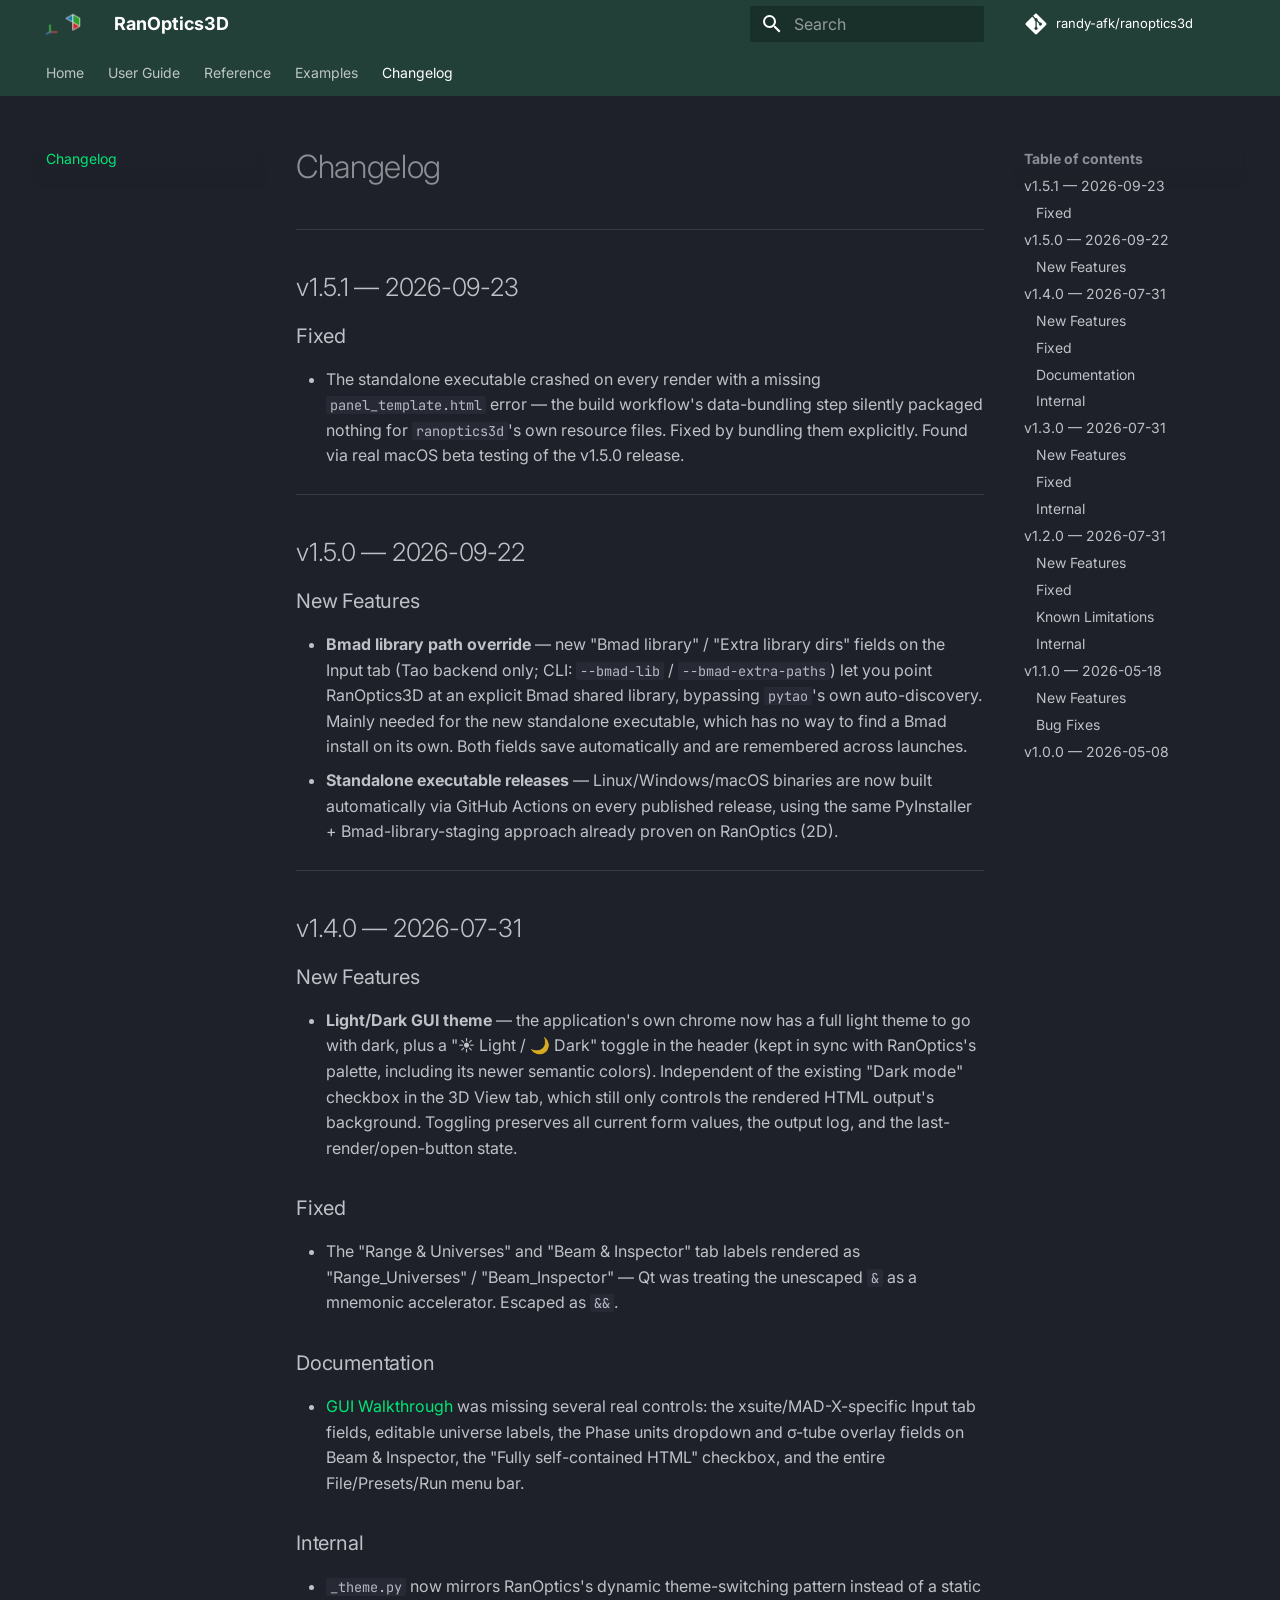
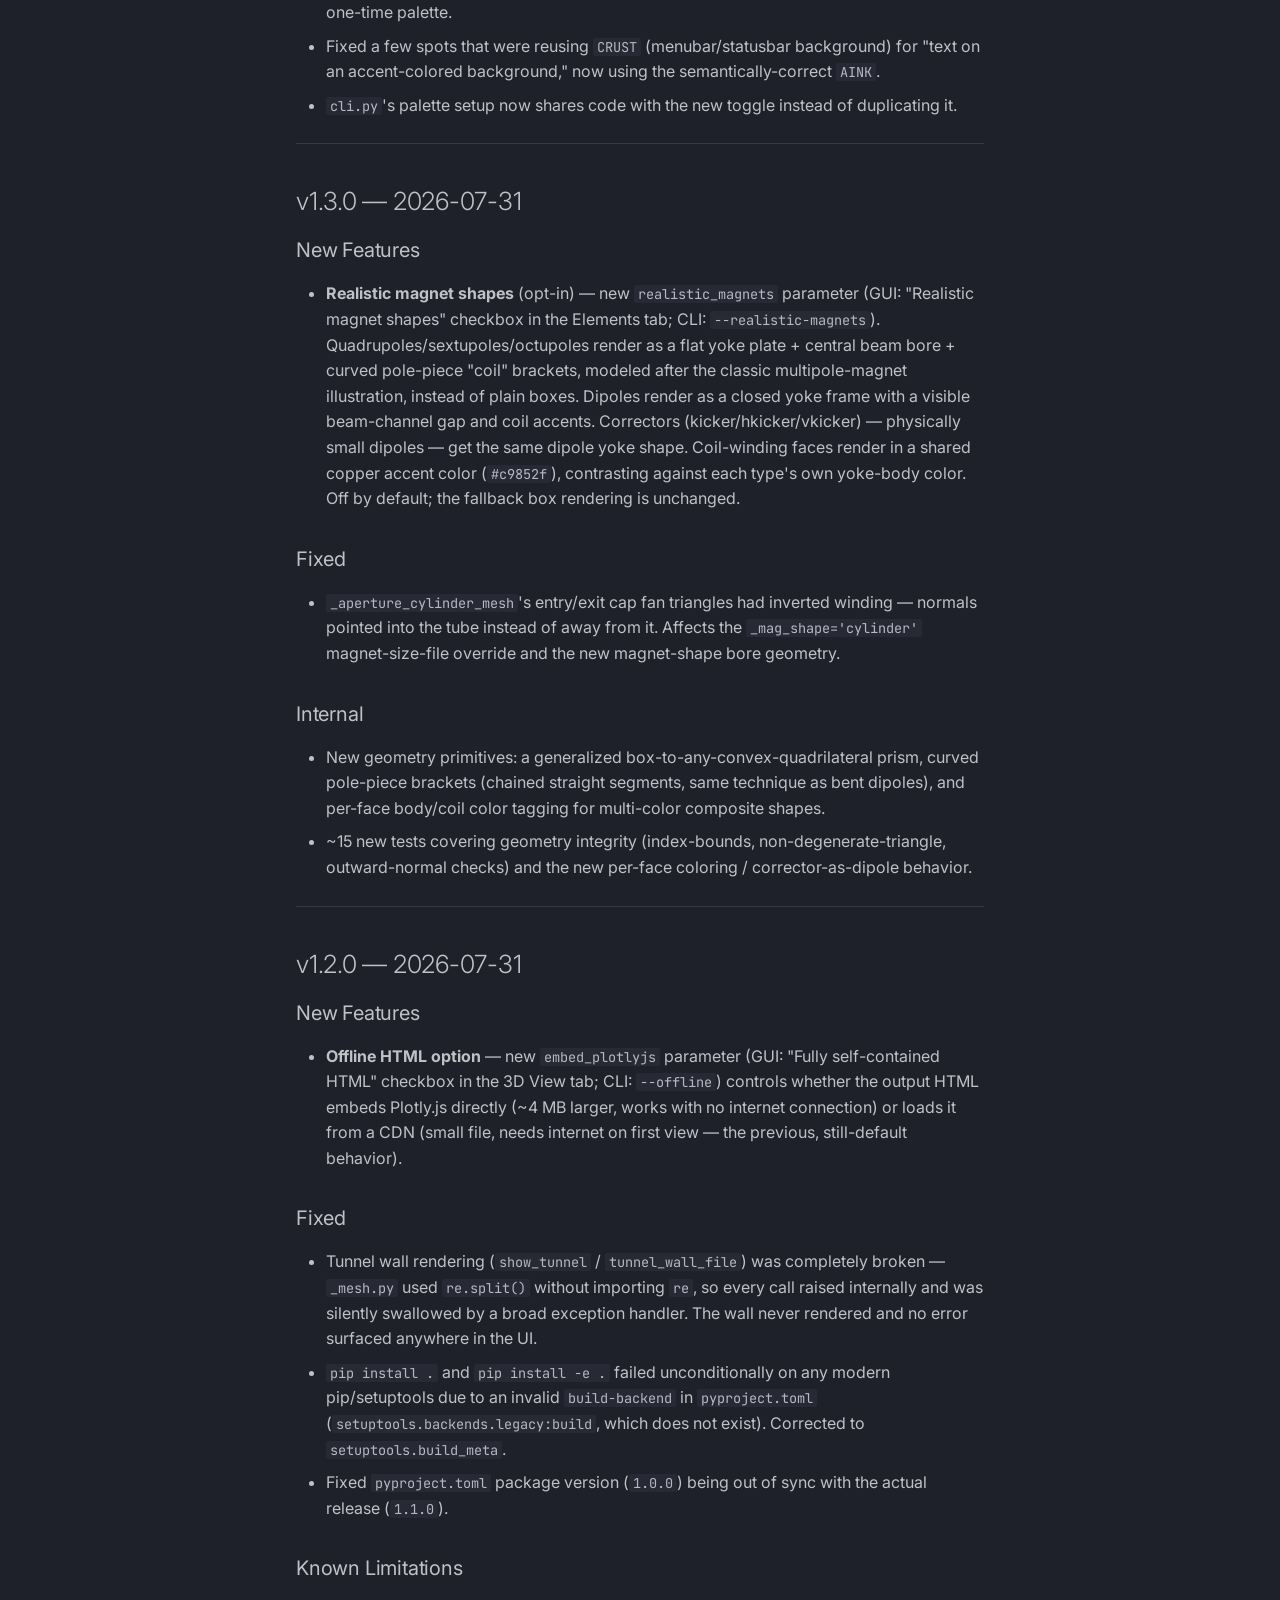
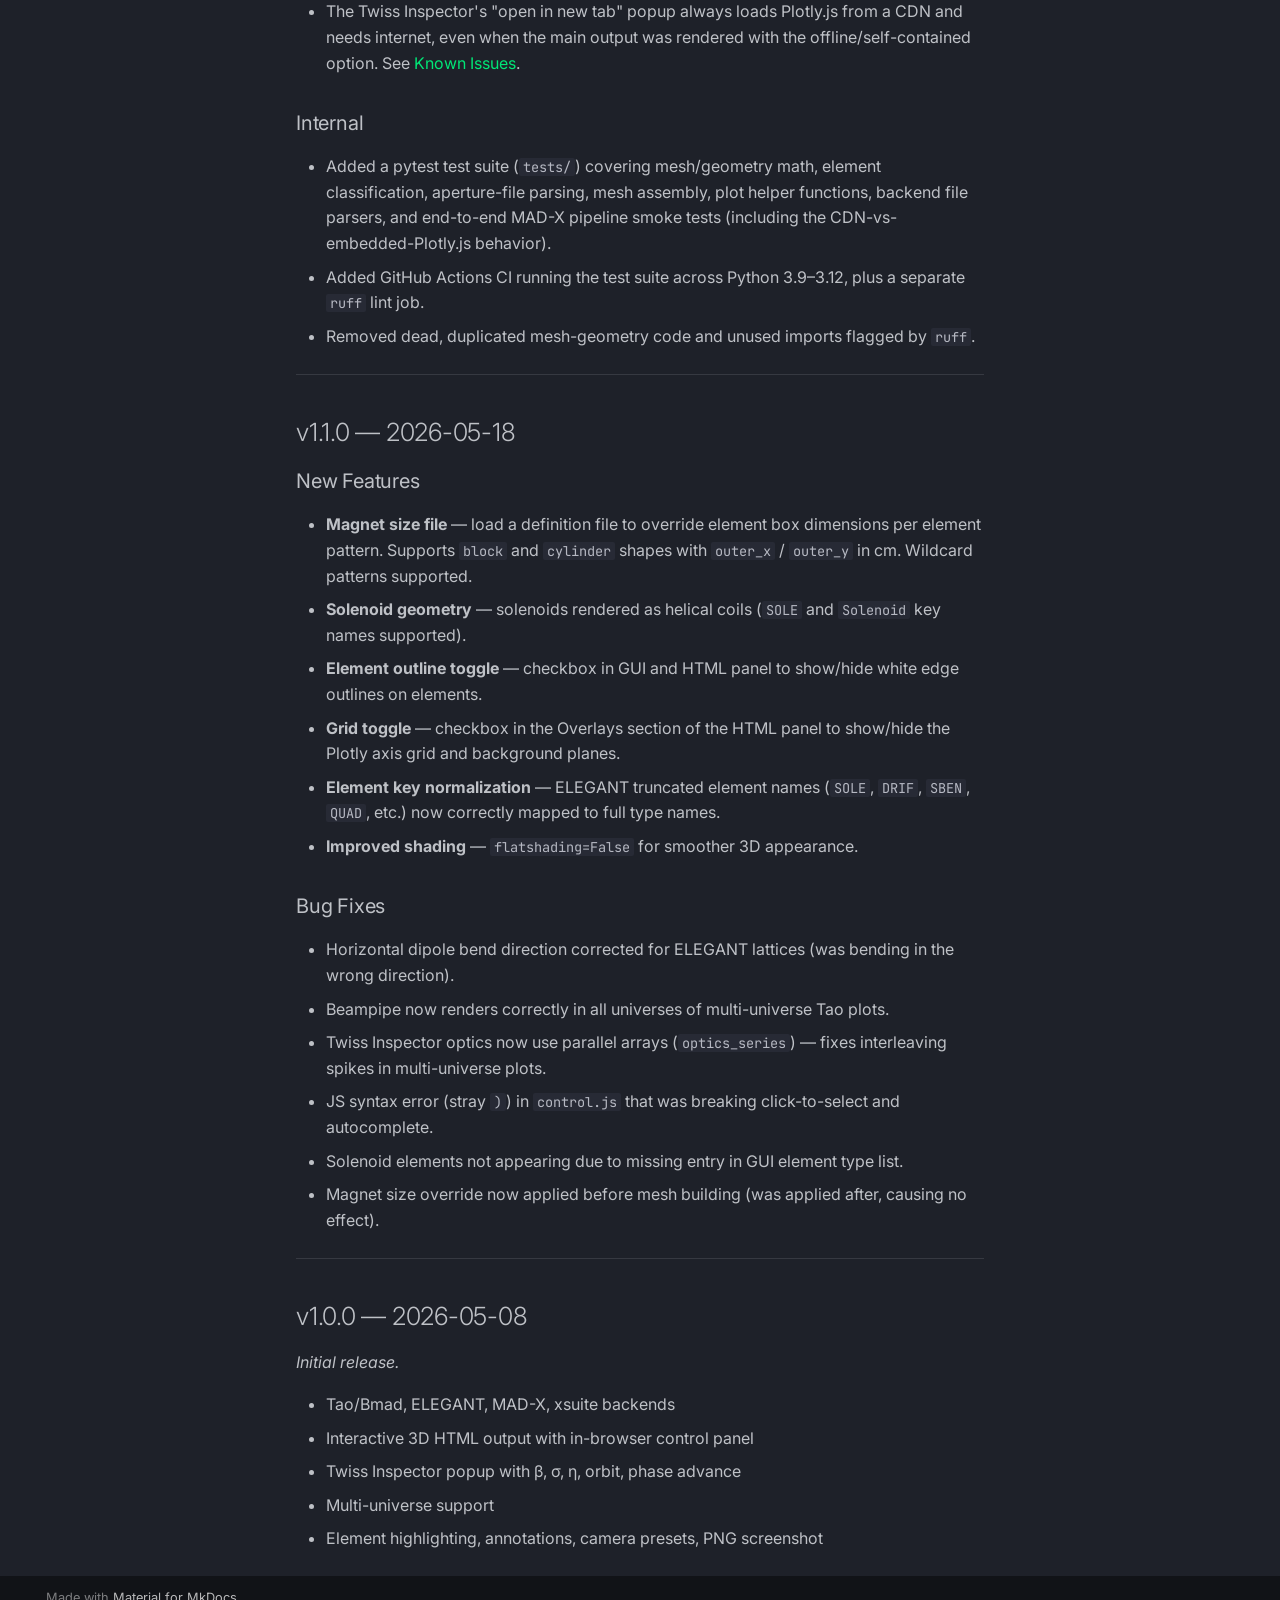
==== commit 6200277c: "Deployed ff05d40 with MkDocs version: 1.6.1" ====
--- a/changelog/index.html
+++ b/changelog/index.html
@@ -19,7 +19,7 @@
       
       
       <link rel="icon" href="../assets/logo_docs.png">
-      <meta name="generator" content="mkdocs-1.6.1, mkdocs-material-9.7.6">
+      <meta name="generator" content="mkdocs-1.6.1, mkdocs-material-9.7.7">
     
     
       
@@ -27,7 +27,7 @@
       
     
     
-      <link rel="stylesheet" href="../assets/stylesheets/main.484c7ddc.min.css">
+      <link rel="stylesheet" href="../assets/stylesheets/main.ec1eaa64.min.css">
       
         
         <link rel="stylesheet" href="../assets/stylesheets/palette.ab4e12ef.min.css">
@@ -822,6 +822,234 @@
     <ul class="md-nav__list" data-md-component="toc" data-md-scrollfix>
       
         <li class="md-nav__item">
+  <a href="#v151-2026-09-23" class="md-nav__link">
+    <span class="md-ellipsis">
+      
+        v1.5.1 — 2026-09-23
+      
+    </span>
+  </a>
+  
+    <nav class="md-nav" aria-label="v1.5.1 — 2026-09-23">
+      <ul class="md-nav__list">
+        
+          <li class="md-nav__item">
+  <a href="#fixed" class="md-nav__link">
+    <span class="md-ellipsis">
+      
+        Fixed
+      
+    </span>
+  </a>
+  
+</li>
+        
+      </ul>
+    </nav>
+  
+</li>
+      
+        <li class="md-nav__item">
+  <a href="#v150-2026-09-22" class="md-nav__link">
+    <span class="md-ellipsis">
+      
+        v1.5.0 — 2026-09-22
+      
+    </span>
+  </a>
+  
+    <nav class="md-nav" aria-label="v1.5.0 — 2026-09-22">
+      <ul class="md-nav__list">
+        
+          <li class="md-nav__item">
+  <a href="#new-features" class="md-nav__link">
+    <span class="md-ellipsis">
+      
+        New Features
+      
+    </span>
+  </a>
+  
+</li>
+        
+      </ul>
+    </nav>
+  
+</li>
+      
+        <li class="md-nav__item">
+  <a href="#v140-2026-07-31" class="md-nav__link">
+    <span class="md-ellipsis">
+      
+        v1.4.0 — 2026-07-31
+      
+    </span>
+  </a>
+  
+    <nav class="md-nav" aria-label="v1.4.0 — 2026-07-31">
+      <ul class="md-nav__list">
+        
+          <li class="md-nav__item">
+  <a href="#new-features_1" class="md-nav__link">
+    <span class="md-ellipsis">
+      
+        New Features
+      
+    </span>
+  </a>
+  
+</li>
+        
+          <li class="md-nav__item">
+  <a href="#fixed_1" class="md-nav__link">
+    <span class="md-ellipsis">
+      
+        Fixed
+      
+    </span>
+  </a>
+  
+</li>
+        
+          <li class="md-nav__item">
+  <a href="#documentation" class="md-nav__link">
+    <span class="md-ellipsis">
+      
+        Documentation
+      
+    </span>
+  </a>
+  
+</li>
+        
+          <li class="md-nav__item">
+  <a href="#internal" class="md-nav__link">
+    <span class="md-ellipsis">
+      
+        Internal
+      
+    </span>
+  </a>
+  
+</li>
+        
+      </ul>
+    </nav>
+  
+</li>
+      
+        <li class="md-nav__item">
+  <a href="#v130-2026-07-31" class="md-nav__link">
+    <span class="md-ellipsis">
+      
+        v1.3.0 — 2026-07-31
+      
+    </span>
+  </a>
+  
+    <nav class="md-nav" aria-label="v1.3.0 — 2026-07-31">
+      <ul class="md-nav__list">
+        
+          <li class="md-nav__item">
+  <a href="#new-features_2" class="md-nav__link">
+    <span class="md-ellipsis">
+      
+        New Features
+      
+    </span>
+  </a>
+  
+</li>
+        
+          <li class="md-nav__item">
+  <a href="#fixed_2" class="md-nav__link">
+    <span class="md-ellipsis">
+      
+        Fixed
+      
+    </span>
+  </a>
+  
+</li>
+        
+          <li class="md-nav__item">
+  <a href="#internal_1" class="md-nav__link">
+    <span class="md-ellipsis">
+      
+        Internal
+      
+    </span>
+  </a>
+  
+</li>
+        
+      </ul>
+    </nav>
+  
+</li>
+      
+        <li class="md-nav__item">
+  <a href="#v120-2026-07-31" class="md-nav__link">
+    <span class="md-ellipsis">
+      
+        v1.2.0 — 2026-07-31
+      
+    </span>
+  </a>
+  
+    <nav class="md-nav" aria-label="v1.2.0 — 2026-07-31">
+      <ul class="md-nav__list">
+        
+          <li class="md-nav__item">
+  <a href="#new-features_3" class="md-nav__link">
+    <span class="md-ellipsis">
+      
+        New Features
+      
+    </span>
+  </a>
+  
+</li>
+        
+          <li class="md-nav__item">
+  <a href="#fixed_3" class="md-nav__link">
+    <span class="md-ellipsis">
+      
+        Fixed
+      
+    </span>
+  </a>
+  
+</li>
+        
+          <li class="md-nav__item">
+  <a href="#known-limitations" class="md-nav__link">
+    <span class="md-ellipsis">
+      
+        Known Limitations
+      
+    </span>
+  </a>
+  
+</li>
+        
+          <li class="md-nav__item">
+  <a href="#internal_2" class="md-nav__link">
+    <span class="md-ellipsis">
+      
+        Internal
+      
+    </span>
+  </a>
+  
+</li>
+        
+      </ul>
+    </nav>
+  
+</li>
+      
+        <li class="md-nav__item">
   <a href="#v110-2026-05-18" class="md-nav__link">
     <span class="md-ellipsis">
       
@@ -834,7 +1062,7 @@
       <ul class="md-nav__list">
         
           <li class="md-nav__item">
-  <a href="#new-features" class="md-nav__link">
+  <a href="#new-features_4" class="md-nav__link">
     <span class="md-ellipsis">
       
         New Features
@@ -906,6 +1134,234 @@
     <ul class="md-nav__list" data-md-component="toc" data-md-scrollfix>
       
         <li class="md-nav__item">
+  <a href="#v151-2026-09-23" class="md-nav__link">
+    <span class="md-ellipsis">
+      
+        v1.5.1 — 2026-09-23
+      
+    </span>
+  </a>
+  
+    <nav class="md-nav" aria-label="v1.5.1 — 2026-09-23">
+      <ul class="md-nav__list">
+        
+          <li class="md-nav__item">
+  <a href="#fixed" class="md-nav__link">
+    <span class="md-ellipsis">
+      
+        Fixed
+      
+    </span>
+  </a>
+  
+</li>
+        
+      </ul>
+    </nav>
+  
+</li>
+      
+        <li class="md-nav__item">
+  <a href="#v150-2026-09-22" class="md-nav__link">
+    <span class="md-ellipsis">
+      
+        v1.5.0 — 2026-09-22
+      
+    </span>
+  </a>
+  
+    <nav class="md-nav" aria-label="v1.5.0 — 2026-09-22">
+      <ul class="md-nav__list">
+        
+          <li class="md-nav__item">
+  <a href="#new-features" class="md-nav__link">
+    <span class="md-ellipsis">
+      
+        New Features
+      
+    </span>
+  </a>
+  
+</li>
+        
+      </ul>
+    </nav>
+  
+</li>
+      
+        <li class="md-nav__item">
+  <a href="#v140-2026-07-31" class="md-nav__link">
+    <span class="md-ellipsis">
+      
+        v1.4.0 — 2026-07-31
+      
+    </span>
+  </a>
+  
+    <nav class="md-nav" aria-label="v1.4.0 — 2026-07-31">
+      <ul class="md-nav__list">
+        
+          <li class="md-nav__item">
+  <a href="#new-features_1" class="md-nav__link">
+    <span class="md-ellipsis">
+      
+        New Features
+      
+    </span>
+  </a>
+  
+</li>
+        
+          <li class="md-nav__item">
+  <a href="#fixed_1" class="md-nav__link">
+    <span class="md-ellipsis">
+      
+        Fixed
+      
+    </span>
+  </a>
+  
+</li>
+        
+          <li class="md-nav__item">
+  <a href="#documentation" class="md-nav__link">
+    <span class="md-ellipsis">
+      
+        Documentation
+      
+    </span>
+  </a>
+  
+</li>
+        
+          <li class="md-nav__item">
+  <a href="#internal" class="md-nav__link">
+    <span class="md-ellipsis">
+      
+        Internal
+      
+    </span>
+  </a>
+  
+</li>
+        
+      </ul>
+    </nav>
+  
+</li>
+      
+        <li class="md-nav__item">
+  <a href="#v130-2026-07-31" class="md-nav__link">
+    <span class="md-ellipsis">
+      
+        v1.3.0 — 2026-07-31
+      
+    </span>
+  </a>
+  
+    <nav class="md-nav" aria-label="v1.3.0 — 2026-07-31">
+      <ul class="md-nav__list">
+        
+          <li class="md-nav__item">
+  <a href="#new-features_2" class="md-nav__link">
+    <span class="md-ellipsis">
+      
+        New Features
+      
+    </span>
+  </a>
+  
+</li>
+        
+          <li class="md-nav__item">
+  <a href="#fixed_2" class="md-nav__link">
+    <span class="md-ellipsis">
+      
+        Fixed
+      
+    </span>
+  </a>
+  
+</li>
+        
+          <li class="md-nav__item">
+  <a href="#internal_1" class="md-nav__link">
+    <span class="md-ellipsis">
+      
+        Internal
+      
+    </span>
+  </a>
+  
+</li>
+        
+      </ul>
+    </nav>
+  
+</li>
+      
+        <li class="md-nav__item">
+  <a href="#v120-2026-07-31" class="md-nav__link">
+    <span class="md-ellipsis">
+      
+        v1.2.0 — 2026-07-31
+      
+    </span>
+  </a>
+  
+    <nav class="md-nav" aria-label="v1.2.0 — 2026-07-31">
+      <ul class="md-nav__list">
+        
+          <li class="md-nav__item">
+  <a href="#new-features_3" class="md-nav__link">
+    <span class="md-ellipsis">
+      
+        New Features
+      
+    </span>
+  </a>
+  
+</li>
+        
+          <li class="md-nav__item">
+  <a href="#fixed_3" class="md-nav__link">
+    <span class="md-ellipsis">
+      
+        Fixed
+      
+    </span>
+  </a>
+  
+</li>
+        
+          <li class="md-nav__item">
+  <a href="#known-limitations" class="md-nav__link">
+    <span class="md-ellipsis">
+      
+        Known Limitations
+      
+    </span>
+  </a>
+  
+</li>
+        
+          <li class="md-nav__item">
+  <a href="#internal_2" class="md-nav__link">
+    <span class="md-ellipsis">
+      
+        Internal
+      
+    </span>
+  </a>
+  
+</li>
+        
+      </ul>
+    </nav>
+  
+</li>
+      
+        <li class="md-nav__item">
   <a href="#v110-2026-05-18" class="md-nav__link">
     <span class="md-ellipsis">
       
@@ -918,7 +1374,7 @@
       <ul class="md-nav__list">
         
           <li class="md-nav__item">
-  <a href="#new-features" class="md-nav__link">
+  <a href="#new-features_4" class="md-nav__link">
     <span class="md-ellipsis">
       
         New Features
@@ -977,8 +1433,78 @@
 
 <h1 id="changelog">Changelog</h1>
 <hr />
+<h2 id="v151-2026-09-23">v1.5.1 — 2026-09-23</h2>
+<h3 id="fixed">Fixed</h3>
+<ul>
+<li>The standalone executable crashed on every render with a missing <code>panel_template.html</code> error — the build workflow's data-bundling step silently packaged nothing for <code>ranoptics3d</code>'s own resource files. Fixed by bundling them explicitly. Found via real macOS beta testing of the v1.5.0 release.</li>
+</ul>
+<hr />
+<h2 id="v150-2026-09-22">v1.5.0 — 2026-09-22</h2>
+<h3 id="new-features">New Features</h3>
+<ul>
+<li><strong>Bmad library path override</strong> — new "Bmad library" / "Extra library dirs" fields on the Input tab (Tao backend only; CLI: <code>--bmad-lib</code> / <code>--bmad-extra-paths</code>) let you point RanOptics3D at an explicit Bmad shared library, bypassing <code>pytao</code>'s own auto-discovery. Mainly needed for the new standalone executable, which has no way to find a Bmad install on its own. Both fields save automatically and are remembered across launches.</li>
+<li><strong>Standalone executable releases</strong> — Linux/Windows/macOS binaries are now built automatically via GitHub Actions on every published release, using the same PyInstaller + Bmad-library-staging approach already proven on RanOptics (2D).</li>
+</ul>
+<hr />
+<h2 id="v140-2026-07-31">v1.4.0 — 2026-07-31</h2>
+<h3 id="new-features_1">New Features</h3>
+<ul>
+<li><strong>Light/Dark GUI theme</strong> — the application's own chrome now has a full light theme to go with dark, plus a "☀ Light / 🌙 Dark" toggle in the header (kept in sync with RanOptics's palette, including its newer semantic colors). Independent of the existing "Dark mode" checkbox in the 3D View tab, which still only controls the rendered HTML output's background. Toggling preserves all current form values, the output log, and the last-render/open-button state.</li>
+</ul>
+<h3 id="fixed_1">Fixed</h3>
+<ul>
+<li>The "Range &amp; Universes" and "Beam &amp; Inspector" tab labels rendered as "Range_Universes" / "Beam_Inspector" — Qt was treating the unescaped <code>&amp;</code> as a mnemonic accelerator. Escaped as <code>&amp;&amp;</code>.</li>
+</ul>
+<h3 id="documentation">Documentation</h3>
+<ul>
+<li><a href="../guide/gui-walkthrough/">GUI Walkthrough</a> was missing several real controls: the xsuite/MAD-X-specific Input tab fields, editable universe labels, the Phase units dropdown and σ-tube overlay fields on Beam &amp; Inspector, the "Fully self-contained HTML" checkbox, and the entire File/Presets/Run menu bar.</li>
+</ul>
+<h3 id="internal">Internal</h3>
+<ul>
+<li><code>_theme.py</code> now mirrors RanOptics's dynamic theme-switching pattern instead of a static one-time palette.</li>
+<li>Fixed a few spots that were reusing <code>CRUST</code> (menubar/statusbar background) for "text on an accent-colored background," now using the semantically-correct <code>AINK</code>.</li>
+<li><code>cli.py</code>'s palette setup now shares code with the new toggle instead of duplicating it.</li>
+</ul>
+<hr />
+<h2 id="v130-2026-07-31">v1.3.0 — 2026-07-31</h2>
+<h3 id="new-features_2">New Features</h3>
+<ul>
+<li><strong>Realistic magnet shapes</strong> (opt-in) — new <code>realistic_magnets</code> parameter (GUI: "Realistic magnet shapes" checkbox in the Elements tab; CLI: <code>--realistic-magnets</code>). Quadrupoles/sextupoles/octupoles render as a flat yoke plate + central beam bore + curved pole-piece "coil" brackets, modeled after the classic multipole-magnet illustration, instead of plain boxes. Dipoles render as a closed yoke frame with a visible beam-channel gap and coil accents. Correctors (kicker/hkicker/vkicker) — physically small dipoles — get the same dipole yoke shape. Coil-winding faces render in a shared copper accent color (<code>#c9852f</code>), contrasting against each type's own yoke-body color. Off by default; the fallback box rendering is unchanged.</li>
+</ul>
+<h3 id="fixed_2">Fixed</h3>
+<ul>
+<li><code>_aperture_cylinder_mesh</code>'s entry/exit cap fan triangles had inverted winding — normals pointed into the tube instead of away from it. Affects the <code>_mag_shape='cylinder'</code> magnet-size-file override and the new magnet-shape bore geometry.</li>
+</ul>
+<h3 id="internal_1">Internal</h3>
+<ul>
+<li>New geometry primitives: a generalized box-to-any-convex-quadrilateral prism, curved pole-piece brackets (chained straight segments, same technique as bent dipoles), and per-face body/coil color tagging for multi-color composite shapes.</li>
+<li>~15 new tests covering geometry integrity (index-bounds, non-degenerate-triangle, outward-normal checks) and the new per-face coloring / corrector-as-dipole behavior.</li>
+</ul>
+<hr />
+<h2 id="v120-2026-07-31">v1.2.0 — 2026-07-31</h2>
+<h3 id="new-features_3">New Features</h3>
+<ul>
+<li><strong>Offline HTML option</strong> — new <code>embed_plotlyjs</code> parameter (GUI: "Fully self-contained HTML" checkbox in the 3D View tab; CLI: <code>--offline</code>) controls whether the output HTML embeds Plotly.js directly (~4 MB larger, works with no internet connection) or loads it from a CDN (small file, needs internet on first view — the previous, still-default behavior).</li>
+</ul>
+<h3 id="fixed_3">Fixed</h3>
+<ul>
+<li>Tunnel wall rendering (<code>show_tunnel</code> / <code>tunnel_wall_file</code>) was completely broken — <code>_mesh.py</code> used <code>re.split()</code> without importing <code>re</code>, so every call raised internally and was silently swallowed by a broad exception handler. The wall never rendered and no error surfaced anywhere in the UI.</li>
+<li><code>pip install .</code> and <code>pip install -e .</code> failed unconditionally on any modern pip/setuptools due to an invalid <code>build-backend</code> in <code>pyproject.toml</code> (<code>setuptools.backends.legacy:build</code>, which does not exist). Corrected to <code>setuptools.build_meta</code>.</li>
+<li>Fixed <code>pyproject.toml</code> package version (<code>1.0.0</code>) being out of sync with the actual release (<code>1.1.0</code>).</li>
+</ul>
+<h3 id="known-limitations">Known Limitations</h3>
+<ul>
+<li>The Twiss Inspector's "open in new tab" popup always loads Plotly.js from a CDN and needs internet, even when the main output was rendered with the offline/self-contained option. See <a href="../reference/known-issues/">Known Issues</a>.</li>
+</ul>
+<h3 id="internal_2">Internal</h3>
+<ul>
+<li>Added a pytest test suite (<code>tests/</code>) covering mesh/geometry math, element classification, aperture-file parsing, mesh assembly, plot helper functions, backend file parsers, and end-to-end MAD-X pipeline smoke tests (including the CDN-vs-embedded-Plotly.js behavior).</li>
+<li>Added GitHub Actions CI running the test suite across Python 3.9–3.12, plus a separate <code>ruff</code> lint job.</li>
+<li>Removed dead, duplicated mesh-geometry code and unused imports flagged by <code>ruff</code>.</li>
+</ul>
+<hr />
 <h2 id="v110-2026-05-18">v1.1.0 — 2026-05-18</h2>
-<h3 id="new-features">New Features</h3>
+<h3 id="new-features_4">New Features</h3>
 <ul>
 <li><strong>Magnet size file</strong> — load a definition file to override element box dimensions per element pattern. Supports <code>block</code> and <code>cylinder</code> shapes with <code>outer_x</code> / <code>outer_y</code> in cm. Wildcard patterns supported.</li>
 <li><strong>Solenoid geometry</strong> — solenoids rendered as helical coils (<code>SOLE</code> and <code>Solenoid</code> key names supported).</li>
@@ -1064,7 +1590,7 @@
       <script id="__config" type="application/json">{"annotate": null, "base": "..", "features": ["navigation.tabs", "navigation.sections", "navigation.top", "search.highlight", "search.suggest", "content.code.copy"], "search": "../assets/javascripts/workers/search.2c215733.min.js", "tags": null, "translations": {"clipboard.copied": "Copied to clipboard", "clipboard.copy": "Copy to clipboard", "search.result.more.one": "1 more on this page", "search.result.more.other": "# more on this page", "search.result.none": "No matching documents", "search.result.one": "1 matching document", "search.result.other": "# matching documents", "search.result.placeholder": "Type to start searching", "search.result.term.missing": "Missing", "select.version": "Select version"}, "version": null}</script>
     
     
-      <script src="../assets/javascripts/bundle.79ae519e.min.js"></script>
+      <script src="../assets/javascripts/bundle.d7400e89.min.js"></script>
       
     
   </body>
--- a/assets/stylesheets/main.ec1eaa64.min.css
+++ b/assets/stylesheets/main.ec1eaa64.min.css
@@ -0,0 +1 @@
+@charset "UTF-8";html{-webkit-text-size-adjust:none;-moz-text-size-adjust:none;text-size-adjust:none;box-sizing:border-box}*,:after,:before{box-sizing:inherit}@media (prefers-reduced-motion){*,:after,:before{transition:none!important}}body{margin:0}a,button,input,label{-webkit-tap-highlight-color:transparent}a{color:inherit;text-decoration:none}hr{border:0;box-sizing:initial;display:block;height:.05rem;overflow:visible;padding:0}small{font-size:80%}sub,sup{line-height:1em}img{border-style:none}table{border-collapse:initial;border-spacing:0}td,th{font-weight:400;vertical-align:top}button{background:#0000;border:0;font-family:inherit;font-size:inherit;margin:0;padding:0}input{border:0;outline:none}:root{--md-primary-fg-color:#4051b5;--md-primary-fg-color--light:#5d6cc0;--md-primary-fg-color--dark:#303fa1;--md-primary-bg-color:#fff;--md-primary-bg-color--light:#ffffffb3;--md-accent-fg-color:#526cfe;--md-accent-fg-color--transparent:#526cfe1a;--md-accent-bg-color:#fff;--md-accent-bg-color--light:#ffffffb3}[data-md-color-scheme=default]{color-scheme:light}[data-md-color-scheme=default] img[src$="#gh-dark-mode-only"],[data-md-color-scheme=default] img[src$="#only-dark"]{display:none}:root,[data-md-color-scheme=default]{--md-hue:225deg;--md-default-fg-color:#000000de;--md-default-fg-color--light:#0000008a;--md-default-fg-color--lighter:#00000052;--md-default-fg-color--lightest:#00000012;--md-default-bg-color:#fff;--md-default-bg-color--light:#ffffffb3;--md-default-bg-color--lighter:#ffffff4d;--md-default-bg-color--lightest:#ffffff1f;--md-code-fg-color:#36464e;--md-code-bg-color:#f5f5f5;--md-code-bg-color--light:#f5f5f5b3;--md-code-bg-color--lighter:#f5f5f54d;--md-code-hl-color:#4287ff;--md-code-hl-color--light:#4287ff1a;--md-code-hl-number-color:#d52a2a;--md-code-hl-special-color:#db1457;--md-code-hl-function-color:#a846b9;--md-code-hl-constant-color:#6e59d9;--md-code-hl-keyword-color:#3f6ec6;--md-code-hl-string-color:#1c7d4d;--md-code-hl-name-color:var(--md-code-fg-color);--md-code-hl-operator-color:var(--md-default-fg-color--light);--md-code-hl-punctuation-color:var(--md-default-fg-color--light);--md-code-hl-comment-color:var(--md-default-fg-color--light);--md-code-hl-generic-color:var(--md-default-fg-color--light);--md-code-hl-variable-color:var(--md-default-fg-color--light);--md-typeset-color:var(--md-default-fg-color);--md-typeset-a-color:var(--md-primary-fg-color);--md-typeset-del-color:#f5503d26;--md-typeset-ins-color:#0bd57026;--md-typeset-kbd-color:#fafafa;--md-typeset-kbd-accent-color:#fff;--md-typeset-kbd-border-color:#b8b8b8;--md-typeset-mark-color:#ffff0080;--md-typeset-table-color:#0000001f;--md-typeset-table-color--light:rgba(0,0,0,.035);--md-admonition-fg-color:var(--md-default-fg-color);--md-admonition-bg-color:var(--md-default-bg-color);--md-warning-fg-color:#000000de;--md-warning-bg-color:#ff9;--md-footer-fg-color:#fff;--md-footer-fg-color--light:#ffffffb3;--md-footer-fg-color--lighter:#ffffff73;--md-footer-bg-color:#000000de;--md-footer-bg-color--dark:#00000052;--md-shadow-z1:0 0.2rem 0.5rem #0000000d,0 0 0.05rem #0000001a;--md-shadow-z2:0 0.2rem 0.5rem #0000001a,0 0 0.05rem #00000040;--md-shadow-z3:0 0.2rem 0.5rem #0003,0 0 0.05rem #00000059}.md-icon svg{fill:currentcolor;display:block;height:1.2rem;width:1.2rem}body{-webkit-font-smoothing:antialiased;-moz-osx-font-smoothing:grayscale;--md-text-font-family:var(--md-text-font,_),-apple-system,BlinkMacSystemFont,Helvetica,Arial,sans-serif;--md-code-font-family:var(--md-code-font,_),SFMono-Regular,Consolas,Menlo,monospace}aside,body,input{font-feature-settings:"kern","liga";color:var(--md-typeset-color);font-family:var(--md-text-font-family)}code,kbd,pre{font-feature-settings:"kern";font-family:var(--md-code-font-family)}:root{--md-typeset-table-sort-icon:url('data:image/svg+xml;charset=utf-8,<svg xmlns="http://www.w3.org/2000/svg" viewBox="0 0 24 24"><path d="m18 21-4-4h3V7h-3l4-4 4 4h-3v10h3M2 19v-2h10v2M2 13v-2h7v2M2 7V5h4v2z"/></svg>');--md-typeset-table-sort-icon--asc:url('data:image/svg+xml;charset=utf-8,<svg xmlns="http://www.w3.org/2000/svg" viewBox="0 0 24 24"><path d="M19 17h3l-4 4-4-4h3V3h2M2 17h10v2H2M6 5v2H2V5m0 6h7v2H2z"/></svg>');--md-typeset-table-sort-icon--desc:url('data:image/svg+xml;charset=utf-8,<svg xmlns="http://www.w3.org/2000/svg" viewBox="0 0 24 24"><path d="M19 7h3l-4-4-4 4h3v14h2M2 17h10v2H2M6 5v2H2V5m0 6h7v2H2z"/></svg>')}.md-typeset{-webkit-print-color-adjust:exact;color-adjust:exact;font-size:.8rem;line-height:1.6;overflow-wrap:break-word}@media print{.md-typeset{font-size:.68rem}}.md-typeset blockquote,.md-typeset dl,.md-typeset figure,.md-typeset ol,.md-typeset pre,.md-typeset ul{margin-bottom:1em;margin-top:1em}.md-typeset h1{color:var(--md-default-fg-color--light);font-size:2em;line-height:1.3;margin:0 0 1.25em}.md-typeset h1,.md-typeset h2{font-weight:300;letter-spacing:-.01em}.md-typeset h2{font-size:1.5625em;line-height:1.4;margin:1.6em 0 .64em}.md-typeset h3{font-size:1.25em;font-weight:400;letter-spacing:-.01em;line-height:1.5;margin:1.6em 0 .8em}.md-typeset h2+h3{margin-top:.8em}.md-typeset h4{font-weight:700;letter-spacing:-.01em;margin:1em 0}.md-typeset h5,.md-typeset h6{color:var(--md-default-fg-color--light);font-size:.8em;font-weight:700;letter-spacing:-.01em;margin:1.25em 0}.md-typeset h5{text-transform:uppercase}.md-typeset h5 code{text-transform:none}.md-typeset hr{border-bottom:.05rem solid var(--md-default-fg-color--lightest);display:flow-root;margin:1.5em 0}.md-typeset a{color:var(--md-typeset-a-color);word-break:break-word}.md-typeset a,.md-typeset a:before{transition:color 125ms}.md-typeset a:focus,.md-typeset a:hover{color:var(--md-accent-fg-color)}.md-typeset a:focus code,.md-typeset a:hover code{background-color:var(--md-accent-fg-color--transparent);color:var(--md-accent-fg-color)}.md-typeset a code{color:var(--md-typeset-a-color)}.md-typeset a.focus-visible{outline-color:var(--md-accent-fg-color);outline-offset:.2rem}.md-typeset code,.md-typeset kbd,.md-typeset pre{color:var(--md-code-fg-color);direction:ltr;font-variant-ligatures:none;transition:background-color 125ms}@media print{.md-typeset code,.md-typeset kbd,.md-typeset pre{white-space:pre-wrap}}.md-typeset code{background-color:var(--md-code-bg-color);border-radius:.1rem;-webkit-box-decoration-break:clone;box-decoration-break:clone;font-size:.85em;padding:0 .2941176471em;transition:color 125ms,background-color 125ms;word-break:break-word}.md-typeset code:not(.focus-visible){-webkit-tap-highlight-color:transparent;outline:none}.md-typeset pre{display:flow-root;line-height:1.4;position:relative}.md-typeset pre>code{-webkit-box-decoration-break:slice;box-decoration-break:slice;box-shadow:none;display:block;margin:0;outline-color:var(--md-accent-fg-color);overflow:auto;padding:.7720588235em 1.1764705882em;scrollbar-color:var(--md-default-fg-color--lighter) #0000;scrollbar-width:thin;touch-action:auto;word-break:normal}.md-typeset pre>code:hover{scrollbar-color:var(--md-accent-fg-color) #0000}.md-typeset pre>code::-webkit-scrollbar{height:.2rem;width:.2rem}.md-typeset pre>code::-webkit-scrollbar-thumb{background-color:var(--md-default-fg-color--lighter)}.md-typeset pre>code::-webkit-scrollbar-thumb:hover{background-color:var(--md-accent-fg-color)}.md-typeset kbd{background-color:var(--md-typeset-kbd-color);border-radius:.1rem;box-shadow:0 .1rem 0 .05rem var(--md-typeset-kbd-border-color),0 .1rem 0 var(--md-typeset-kbd-border-color),0 -.1rem .2rem var(--md-typeset-kbd-accent-color) inset;color:var(--md-default-fg-color);display:inline-block;font-size:.75em;padding:0 .6666666667em;vertical-align:text-top;word-break:break-word}.md-typeset mark{background-color:var(--md-typeset-mark-color);-webkit-box-decoration-break:clone;box-decoration-break:clone;color:inherit;word-break:break-word}.md-typeset abbr{cursor:help;text-decoration:none}.md-typeset [data-preview],.md-typeset abbr{border-bottom:.05rem dotted var(--md-default-fg-color--light)}.md-typeset small{opacity:.75}[dir=ltr] .md-typeset sub,[dir=ltr] .md-typeset sup{margin-left:.078125em}[dir=rtl] .md-typeset sub,[dir=rtl] .md-typeset sup{margin-right:.078125em}[dir=ltr] .md-typeset blockquote{padding-left:.6rem}[dir=rtl] .md-typeset blockquote{padding-right:.6rem}[dir=ltr] .md-typeset blockquote{border-left:.2rem solid var(--md-default-fg-color--lighter)}[dir=rtl] .md-typeset blockquote{border-right:.2rem solid var(--md-default-fg-color--lighter)}.md-typeset blockquote{color:var(--md-default-fg-color--light);margin-left:0;margin-right:0}.md-typeset ul{list-style-type:disc}.md-typeset ul[type]{list-style-type:revert-layer}[dir=ltr] .md-typeset ol,[dir=ltr] .md-typeset ul{margin-left:.625em}[dir=rtl] .md-typeset ol,[dir=rtl] .md-typeset ul{margin-right:.625em}.md-typeset ol,.md-typeset ul{padding:0}.md-typeset ol:not([hidden]),.md-typeset ul:not([hidden]){display:flow-root}.md-typeset ol ol,.md-typeset ul ol{list-style-type:lower-alpha}.md-typeset ol ol ol,.md-typeset ul ol ol{list-style-type:lower-roman}.md-typeset ol ol ol ol,.md-typeset ul ol ol ol{list-style-type:upper-alpha}.md-typeset ol ol ol ol ol,.md-typeset ul ol ol ol ol{list-style-type:upper-roman}.md-typeset ol[type],.md-typeset ul[type]{list-style-type:revert-layer}[dir=ltr] .md-typeset ol li,[dir=ltr] .md-typeset ul li{margin-left:1.25em}[dir=rtl] .md-typeset ol li,[dir=rtl] .md-typeset ul li{margin-right:1.25em}.md-typeset ol li,.md-typeset ul li{margin-bottom:.5em}.md-typeset ol li blockquote,.md-typeset ol li p,.md-typeset ul li blockquote,.md-typeset ul li p{margin:.5em 0}.md-typeset ol li:last-child,.md-typeset ul li:last-child{margin-bottom:0}[dir=ltr] .md-typeset ol li ol,[dir=ltr] .md-typeset ol li ul,[dir=ltr] .md-typeset ul li ol,[dir=ltr] .md-typeset ul li ul{margin-left:.625em}[dir=rtl] .md-typeset ol li ol,[dir=rtl] .md-typeset ol li ul,[dir=rtl] .md-typeset ul li ol,[dir=rtl] .md-typeset ul li ul{margin-right:.625em}.md-typeset ol li ol,.md-typeset ol li ul,.md-typeset ul li ol,.md-typeset ul li ul{margin-bottom:.5em;margin-top:.5em}[dir=ltr] .md-typeset dd{margin-left:1.875em}[dir=rtl] .md-typeset dd{margin-right:1.875em}.md-typeset dd{margin-bottom:1.5em;margin-top:1em}.md-typeset img,.md-typeset svg,.md-typeset video{height:auto;max-width:100%}.md-typeset img[align=left]{margin:1em 1em 1em 0}.md-typeset img[align=right]{margin:1em 0 1em 1em}.md-typeset img[align]:only-child{margin-top:0}.md-typeset figure{display:flow-root;margin:1em auto;max-width:100%;text-align:center;width:fit-content}.md-typeset figure img{display:block;margin:0 auto}.md-typeset figcaption{font-style:italic;margin:1em auto;max-width:24rem}.md-typeset iframe{max-width:100%}.md-typeset table:not([class]){background-color:var(--md-default-bg-color);border:.05rem solid var(--md-typeset-table-color);border-radius:.1rem;display:inline-block;font-size:.64rem;max-width:100%;overflow:auto;touch-action:auto}@media print{.md-typeset table:not([class]){display:table}}.md-typeset table:not([class])+*{margin-top:1.5em}.md-typeset table:not([class]) td>:first-child,.md-typeset table:not([class]) th>:first-child{margin-top:0}.md-typeset table:not([class]) td>:last-child,.md-typeset table:not([class]) th>:last-child{margin-bottom:0}.md-typeset table:not([class]) td:not([align]),.md-typeset table:not([class]) th:not([align]){text-align:left}[dir=rtl] .md-typeset table:not([class]) td:not([align]),[dir=rtl] .md-typeset table:not([class]) th:not([align]){text-align:right}.md-typeset table:not([class]) th{font-weight:700;min-width:5rem;padding:.9375em 1.25em;vertical-align:top}.md-typeset table:not([class]) td{border-top:.05rem solid var(--md-typeset-table-color);padding:.9375em 1.25em;vertical-align:top}.md-typeset table:not([class]) tbody tr{transition:background-color 125ms}.md-typeset table:not([class]) tbody tr:hover{background-color:var(--md-typeset-table-color--light);box-shadow:0 .05rem 0 var(--md-default-bg-color) inset}.md-typeset table:not([class]) a{word-break:normal}.md-typeset table th[role=columnheader]{cursor:pointer}[dir=ltr] .md-typeset table th[role=columnheader]:after{margin-left:.5em}[dir=rtl] .md-typeset table th[role=columnheader]:after{margin-right:.5em}.md-typeset table th[role=columnheader]:after{content:"";display:inline-block;height:1.2em;-webkit-mask-image:var(--md-typeset-table-sort-icon);mask-image:var(--md-typeset-table-sort-icon);-webkit-mask-repeat:no-repeat;mask-repeat:no-repeat;-webkit-mask-size:contain;mask-size:contain;transition:background-color 125ms;vertical-align:text-bottom;width:1.2em}.md-typeset table th[role=columnheader]:hover:after{background-color:var(--md-default-fg-color--lighter)}.md-typeset table th[role=columnheader][aria-sort=ascending]:after{background-color:var(--md-default-fg-color--light);-webkit-mask-image:var(--md-typeset-table-sort-icon--asc);mask-image:var(--md-typeset-table-sort-icon--asc)}.md-typeset table th[role=columnheader][aria-sort=descending]:after{background-color:var(--md-default-fg-color--light);-webkit-mask-image:var(--md-typeset-table-sort-icon--desc);mask-image:var(--md-typeset-table-sort-icon--desc)}.md-typeset__scrollwrap{margin:1em -.8rem;overflow-x:auto;touch-action:auto}.md-typeset__table{display:inline-block;margin-bottom:.5em;padding:0 .8rem}@media print{.md-typeset__table{display:block}}html .md-typeset__table table{display:table;margin:0;overflow:hidden;width:100%}@media screen and (max-width:44.984375em){.md-content__inner>pre{margin:1em -.8rem}.md-content__inner>pre code{border-radius:0}}.md-typeset .md-author{border-radius:100%;display:block;flex-shrink:0;height:1.6rem;overflow:hidden;position:relative;transition:color 125ms,transform 125ms;width:1.6rem}.md-typeset .md-author img{display:block}.md-typeset .md-author--more{background:var(--md-default-fg-color--lightest);color:var(--md-default-fg-color--lighter);font-size:.6rem;font-weight:700;line-height:1.6rem;text-align:center}.md-typeset .md-author--long{height:2.4rem;width:2.4rem}.md-typeset a.md-author{transform:scale(1)}.md-typeset a.md-author img{border-radius:100%;filter:grayscale(100%) opacity(75%);transition:filter 125ms}.md-typeset a.md-author:focus,.md-typeset a.md-author:hover{transform:scale(1.1);z-index:1}.md-typeset a.md-author:focus img,.md-typeset a.md-author:hover img{filter:grayscale(0)}.md-banner{background-color:var(--md-footer-bg-color);color:var(--md-footer-fg-color);overflow:auto}@media print{.md-banner{display:none}}.md-banner--warning{background-color:var(--md-warning-bg-color);color:var(--md-warning-fg-color)}.md-banner__inner{font-size:.7rem;margin:.6rem auto;padding:0 .8rem}[dir=ltr] .md-banner__button{float:right}[dir=rtl] .md-banner__button{float:left}.md-banner__button{color:inherit;cursor:pointer;transition:opacity .25s}.no-js .md-banner__button{display:none}.md-banner__button:hover{opacity:.7}html{font-size:125%;height:100%;overflow-x:hidden}@media screen and (min-width:100em){html{font-size:137.5%}}@media screen and (min-width:125em){html{font-size:150%}}body{background-color:var(--md-default-bg-color);display:flex;flex-direction:column;font-size:.5rem;min-height:100%;position:relative;width:100%}@media print{body{display:block}}@media screen and (max-width:59.984375em){body[data-md-scrolllock]{position:fixed}}.md-grid{margin-left:auto;margin-right:auto;max-width:61rem}.md-container{display:flex;flex-direction:column;flex-grow:1}@media print{.md-container{display:block}}.md-main{flex-grow:1}.md-main__inner{display:flex;height:100%;margin-top:1.5rem}.md-ellipsis{overflow:hidden;text-overflow:ellipsis}.md-toggle{display:none}.md-option{height:0;opacity:0;position:absolute;width:0}.md-option:checked+label:not([hidden]){display:block}.md-option.focus-visible+label{outline-color:var(--md-accent-fg-color);outline-style:auto}.md-skip{background-color:var(--md-default-fg-color);border-radius:.1rem;color:var(--md-default-bg-color);font-size:.64rem;margin:.5rem;opacity:0;outline-color:var(--md-accent-fg-color);padding:.3rem .5rem;position:fixed;transform:translateY(.4rem);z-index:-1}.md-skip:focus{opacity:1;transform:translateY(0);transition:transform .25s cubic-bezier(.4,0,.2,1),opacity 175ms 75ms;z-index:10}@page{margin:25mm}:root{--md-clipboard-icon:url('data:image/svg+xml;charset=utf-8,<svg xmlns="http://www.w3.org/2000/svg" viewBox="0 0 24 24"><path d="M19 21H8V7h11m0-2H8a2 2 0 0 0-2 2v14a2 2 0 0 0 2 2h11a2 2 0 0 0 2-2V7a2 2 0 0 0-2-2m-3-4H4a2 2 0 0 0-2 2v14h2V3h12z"/></svg>')}.md-clipboard{border-radius:.1rem;color:var(--md-default-fg-color--lightest);cursor:pointer;height:1.5em;outline-color:var(--md-accent-fg-color);outline-offset:.1rem;transition:color .25s;width:1.5em;z-index:1}@media print{.md-clipboard{display:none}}.md-clipboard:not(.focus-visible){-webkit-tap-highlight-color:transparent;outline:none}:hover>.md-clipboard{color:var(--md-default-fg-color--light)}.md-clipboard:focus,.md-clipboard:hover{color:var(--md-accent-fg-color)}.md-clipboard:after{background-color:currentcolor;content:"";display:block;height:1.125em;margin:0 auto;-webkit-mask-image:var(--md-clipboard-icon);mask-image:var(--md-clipboard-icon);-webkit-mask-position:center;mask-position:center;-webkit-mask-repeat:no-repeat;mask-repeat:no-repeat;-webkit-mask-size:contain;mask-size:contain;width:1.125em}.md-clipboard--inline{cursor:pointer}.md-clipboard--inline code{transition:color .25s,background-color .25s}.md-clipboard--inline:focus code,.md-clipboard--inline:hover code{background-color:var(--md-accent-fg-color--transparent);color:var(--md-accent-fg-color)}:root{--md-code-select-icon:url('data:image/svg+xml;charset=utf-8,<svg xmlns="http://www.w3.org/2000/svg" viewBox="0 0 24 24"><path d="M19 19h-4v2h4c1.1 0 2-.9 2-2v-4h-2m0-12h-4v2h4v4h2V5c0-1.1-.9-2-2-2M5 5h4V3H5c-1.1 0-2 .9-2 2v4h2m0 6H3v4c0 1.1.9 2 2 2h4v-2H5zm2-4h2v2H7zm4 0h2v2h-2zm4 0h2v2h-2zM7 7h2v2H7zm4 0h2v2h-2zm4 0h2v2h-2zm-8 8h2v2H7zm4 0h2v2h-2zm4 0h2v2h-2z"/></svg>');--md-code-copy-icon:url('data:image/svg+xml;charset=utf-8,<svg xmlns="http://www.w3.org/2000/svg" viewBox="0 0 24 24"><path d="M19 21H8V7h11m0-2H8a2 2 0 0 0-2 2v14a2 2 0 0 0 2 2h11a2 2 0 0 0 2-2V7a2 2 0 0 0-2-2m-3-4H4a2 2 0 0 0-2 2v14h2V3h12z"/></svg>')}.md-typeset .md-code__content{display:grid}.md-code__nav{background-color:var(--md-code-bg-color--lighter);border-radius:.1rem;display:flex;gap:.2rem;padding:.2rem;position:absolute;right:.25em;top:.25em;transition:background-color .25s;z-index:1}:hover>.md-code__nav{background-color:var(--md-code-bg-color--light)}.md-code__button{color:var(--md-default-fg-color--lightest);cursor:pointer;display:block;height:1.5em;outline-color:var(--md-accent-fg-color);outline-offset:.1rem;transition:color .25s;width:1.5em}:hover>*>.md-code__button{color:var(--md-default-fg-color--light)}.md-code__button.focus-visible,.md-code__button:hover{color:var(--md-accent-fg-color)}.md-code__button--active{color:var(--md-default-fg-color)!important}.md-code__button:after{background-color:currentcolor;content:"";display:block;height:1.125em;margin:0 auto;-webkit-mask-position:center;mask-position:center;-webkit-mask-repeat:no-repeat;mask-repeat:no-repeat;-webkit-mask-size:contain;mask-size:contain;width:1.125em}.md-code__button[data-md-type=select]:after{-webkit-mask-image:var(--md-code-select-icon);mask-image:var(--md-code-select-icon)}.md-code__button[data-md-type=copy]:after{-webkit-mask-image:var(--md-code-copy-icon);mask-image:var(--md-code-copy-icon)}@keyframes consent{0%{opacity:0;transform:translateY(100%)}to{opacity:1;transform:translateY(0)}}@keyframes overlay{0%{opacity:0}to{opacity:1}}.md-consent__overlay{animation:overlay .25s both;-webkit-backdrop-filter:blur(.1rem);backdrop-filter:blur(.1rem);background-color:#0000008a;height:100%;opacity:1;position:fixed;top:0;width:100%;z-index:5}.md-consent__inner{animation:consent .5s cubic-bezier(.1,.7,.1,1) both;background-color:var(--md-default-bg-color);border:0;border-radius:.1rem;bottom:0;box-shadow:0 0 .2rem #0000001a,0 .2rem .4rem #0003;max-height:100%;overflow:auto;padding:0;position:fixed;width:100%;z-index:5}.md-consent__form{padding:.8rem}.md-consent__settings{display:none;margin:1em 0}input:checked+.md-consent__settings{display:block}.md-consent__controls{margin-bottom:.8rem}.md-typeset .md-consent__controls .md-button{display:inline}@media screen and (max-width:44.984375em){.md-typeset .md-consent__controls .md-button{display:block;margin-top:.4rem;text-align:center;width:100%}}.md-consent label{cursor:pointer}.md-content{flex-grow:1;min-width:0}.md-content__inner{margin:0 .8rem 1.2rem;padding-top:.6rem}@media screen and (min-width:76.25em){[dir=ltr] .md-sidebar--primary:not([hidden])~.md-content>.md-content__inner{margin-left:1.2rem}[dir=ltr] .md-sidebar--secondary:not([hidden])~.md-content>.md-content__inner,[dir=rtl] .md-sidebar--primary:not([hidden])~.md-content>.md-content__inner{margin-right:1.2rem}[dir=rtl] .md-sidebar--secondary:not([hidden])~.md-content>.md-content__inner{margin-left:1.2rem}}.md-content__inner:before{content:"";display:block;height:.4rem}.md-content__inner>:last-child{margin-bottom:0}[dir=ltr] .md-content__button{float:right}[dir=rtl] .md-content__button{float:left}[dir=ltr] .md-content__button{margin-left:.4rem}[dir=rtl] .md-content__button{margin-right:.4rem}.md-content__button{margin:.4rem 0;padding:0}@media print{.md-content__button{display:none}}.md-typeset .md-content__button{color:var(--md-default-fg-color--lighter)}.md-content__button svg{display:inline;vertical-align:top}[dir=rtl] .md-content__button svg{transform:scaleX(-1)}[dir=ltr] .md-dialog{right:.8rem}[dir=rtl] .md-dialog{left:.8rem}.md-dialog{background-color:var(--md-default-fg-color);border-radius:.1rem;bottom:.8rem;box-shadow:var(--md-shadow-z3);min-width:11.1rem;opacity:0;padding:.4rem .6rem;pointer-events:none;position:fixed;transform:translateY(100%);transition:transform 0ms .4s,opacity .4s;z-index:4}@media print{.md-dialog{display:none}}.md-dialog--active{opacity:1;pointer-events:auto;transform:translateY(0);transition:transform .4s cubic-bezier(.075,.85,.175,1),opacity .4s}.md-dialog__inner{color:var(--md-default-bg-color);font-size:.7rem}.md-feedback{margin:2em 0 1em;text-align:center}.md-feedback fieldset{border:none;margin:0;padding:0}.md-feedback__title{font-weight:700;margin:1em auto}.md-feedback__inner{position:relative}.md-feedback__list{display:flex;flex-wrap:wrap;place-content:baseline center;position:relative}.md-feedback__list:hover .md-icon:not(:disabled){color:var(--md-default-fg-color--lighter)}:disabled .md-feedback__list{min-height:1.8rem}.md-feedback__icon{color:var(--md-default-fg-color--light);cursor:pointer;flex-shrink:0;margin:0 .1rem;transition:color 125ms}.md-feedback__icon:not(:disabled).md-icon:hover{color:var(--md-accent-fg-color)}.md-feedback__icon:disabled{color:var(--md-default-fg-color--lightest);pointer-events:none}.md-feedback__note{opacity:0;position:relative;transform:translateY(.4rem);transition:transform .4s cubic-bezier(.1,.7,.1,1),opacity .15s}.md-feedback__note>*{margin:0 auto;max-width:16rem}:disabled .md-feedback__note{opacity:1;transform:translateY(0)}@media print{.md-feedback{display:none}}.md-footer{background-color:var(--md-footer-bg-color);color:var(--md-footer-fg-color)}@media print{.md-footer{display:none}}.md-footer__inner{justify-content:space-between;overflow:auto;padding:.2rem}.md-footer__inner:not([hidden]){display:flex}.md-footer__link{align-items:end;display:flex;flex-grow:0.01;margin-bottom:.4rem;margin-top:1rem;max-width:100%;outline-color:var(--md-accent-fg-color);overflow:hidden;transition:opacity .25s}.md-footer__link:focus,.md-footer__link:hover{opacity:.7}[dir=rtl] .md-footer__link svg{transform:scaleX(-1)}@media screen and (max-width:44.984375em){.md-footer__link--prev{flex-shrink:0}.md-footer__link--prev .md-footer__title{display:none}}[dir=ltr] .md-footer__link--next{margin-left:auto}[dir=rtl] .md-footer__link--next{margin-right:auto}.md-footer__link--next{text-align:right}[dir=rtl] .md-footer__link--next{text-align:left}.md-footer__title{flex-grow:1;font-size:.9rem;margin-bottom:.7rem;max-width:calc(100% - 2.4rem);padding:0 1rem;white-space:nowrap}.md-footer__button{margin:.2rem;padding:.4rem}.md-footer__direction{font-size:.64rem;opacity:.7}.md-footer-meta{background-color:var(--md-footer-bg-color--dark)}.md-footer-meta__inner{display:flex;flex-wrap:wrap;justify-content:space-between;padding:.2rem}html .md-footer-meta.md-typeset a{color:var(--md-footer-fg-color--light)}html .md-footer-meta.md-typeset a:focus,html .md-footer-meta.md-typeset a:hover{color:var(--md-footer-fg-color)}.md-copyright{color:var(--md-footer-fg-color--lighter);font-size:.64rem;margin:auto .6rem;padding:.4rem 0;width:100%}@media screen and (min-width:45em){.md-copyright{width:auto}}.md-copyright__highlight{color:var(--md-footer-fg-color--light)}.md-social{display:inline-flex;gap:.2rem;margin:0 .4rem;padding:.2rem 0 .6rem}@media screen and (min-width:45em){.md-social{padding:.6rem 0}}.md-social__link{display:inline-block;height:1.6rem;text-align:center;width:1.6rem}.md-social__link:before{line-height:1.9}.md-social__link svg{fill:currentcolor;max-height:.8rem;vertical-align:-25%}.md-typeset .md-button{border:.1rem solid;border-radius:.1rem;color:var(--md-primary-fg-color);cursor:pointer;display:inline-block;font-weight:700;padding:.625em 2em;transition:color 125ms,background-color 125ms,border-color 125ms}.md-typeset .md-button--primary{background-color:var(--md-primary-fg-color);border-color:var(--md-primary-fg-color);color:var(--md-primary-bg-color)}.md-typeset .md-button:focus,.md-typeset .md-button:hover{background-color:var(--md-accent-fg-color);border-color:var(--md-accent-fg-color);color:var(--md-accent-bg-color)}[dir=ltr] .md-typeset .md-input{border-top-left-radius:.1rem}[dir=ltr] .md-typeset .md-input,[dir=rtl] .md-typeset .md-input{border-top-right-radius:.1rem}[dir=rtl] .md-typeset .md-input{border-top-left-radius:.1rem}.md-typeset .md-input{border-bottom:.1rem solid var(--md-default-fg-color--lighter);box-shadow:var(--md-shadow-z1);font-size:.8rem;height:1.8rem;padding:0 .6rem;transition:border .25s,box-shadow .25s}.md-typeset .md-input:focus,.md-typeset .md-input:hover{border-bottom-color:var(--md-accent-fg-color);box-shadow:var(--md-shadow-z2)}.md-typeset .md-input--stretch{width:100%}.md-header{background-color:var(--md-primary-fg-color);box-shadow:0 0 .2rem #0000,0 .2rem .4rem #0000;color:var(--md-primary-bg-color);display:block;left:0;position:sticky;right:0;top:0;z-index:4}@media print{.md-header{display:none}}.md-header[hidden]{transform:translateY(-100%);transition:transform .25s cubic-bezier(.8,0,.6,1),box-shadow .25s}.md-header--shadow{box-shadow:0 0 .2rem #0000001a,0 .2rem .4rem #0003;transition:transform .25s cubic-bezier(.1,.7,.1,1),box-shadow .25s}.md-header__inner{align-items:center;display:flex;padding:0 .2rem}.md-header__button{color:currentcolor;cursor:pointer;margin:.2rem;outline-color:var(--md-accent-fg-color);padding:.4rem;position:relative;transition:opacity .25s;vertical-align:middle;z-index:1}.md-header__button:hover{opacity:.7}.md-header__button:not([hidden]){display:inline-block}.md-header__button:not(.focus-visible){-webkit-tap-highlight-color:transparent;outline:none}.md-header__button.md-logo{margin:.2rem;padding:.4rem}@media screen and (max-width:76.234375em){.md-header__button.md-logo{display:none}}.md-header__button.md-logo img,.md-header__button.md-logo svg{fill:currentcolor;display:block;height:1.2rem;width:auto}@media screen and (min-width:60em){.md-header__button[for=__search]{display:none}}.no-js .md-header__button[for=__search]{display:none}[dir=rtl] .md-header__button[for=__search] svg{transform:scaleX(-1)}@media screen and (min-width:76.25em){.md-header__button[for=__drawer]{display:none}}.md-header__topic{display:flex;max-width:100%;position:absolute;transition:transform .4s cubic-bezier(.1,.7,.1,1),opacity .15s;white-space:nowrap}.md-header__topic+.md-header__topic{opacity:0;pointer-events:none;transform:translateX(1.25rem);transition:transform .4s cubic-bezier(1,.7,.1,.1),opacity .15s;z-index:-1}[dir=rtl] .md-header__topic+.md-header__topic{transform:translateX(-1.25rem)}.md-header__topic:first-child{font-weight:700}[dir=ltr] .md-header__title{margin-left:1rem;margin-right:.4rem}[dir=rtl] .md-header__title{margin-left:.4rem;margin-right:1rem}.md-header__title{flex-grow:1;font-size:.9rem;height:2.4rem;line-height:2.4rem}.md-header__title--active .md-header__topic{opacity:0;pointer-events:none;transform:translateX(-1.25rem);transition:transform .4s cubic-bezier(1,.7,.1,.1),opacity .15s;z-index:-1}[dir=rtl] .md-header__title--active .md-header__topic{transform:translateX(1.25rem)}.md-header__title--active .md-header__topic+.md-header__topic{opacity:1;pointer-events:auto;transform:translateX(0);transition:transform .4s cubic-bezier(.1,.7,.1,1),opacity .15s;z-index:0}.md-header__title>.md-header__ellipsis{height:100%;position:relative;width:100%}.md-header__option{display:flex;flex-shrink:0;max-width:100%;transition:max-width 0ms .25s,opacity .25s .25s;white-space:nowrap}[data-md-toggle=search]:checked~.md-header .md-header__option{max-width:0;opacity:0;transition:max-width 0ms,opacity 0ms}.md-header__option>input{bottom:0}.md-header__source{display:none}@media screen and (min-width:60em){[dir=ltr] .md-header__source{margin-left:1rem}[dir=rtl] .md-header__source{margin-right:1rem}.md-header__source{display:block;max-width:11.7rem;width:11.7rem}}@media screen and (min-width:76.25em){[dir=ltr] .md-header__source{margin-left:1.4rem}[dir=rtl] .md-header__source{margin-right:1.4rem}}.md-meta{color:var(--md-default-fg-color--light);font-size:.7rem;line-height:1.3}.md-meta__list{display:inline-flex;flex-wrap:wrap;list-style:none;margin:0;padding:0}.md-meta__item:not(:last-child):after{content:"·";margin-left:.2rem;margin-right:.2rem}.md-meta__link{color:var(--md-typeset-a-color)}.md-meta__link:focus,.md-meta__link:hover{color:var(--md-accent-fg-color)}.md-draft{background-color:#ff1744;border-radius:.125em;color:#fff;display:inline-block;font-weight:700;padding-left:.5714285714em;padding-right:.5714285714em}:root{--md-nav-icon--prev:url('data:image/svg+xml;charset=utf-8,<svg xmlns="http://www.w3.org/2000/svg" viewBox="0 0 24 24"><path d="M20 11v2H8l5.5 5.5-1.42 1.42L4.16 12l7.92-7.92L13.5 5.5 8 11z"/></svg>');--md-nav-icon--next:url('data:image/svg+xml;charset=utf-8,<svg xmlns="http://www.w3.org/2000/svg" viewBox="0 0 24 24"><path d="M8.59 16.58 13.17 12 8.59 7.41 10 6l6 6-6 6z"/></svg>');--md-toc-icon:url('data:image/svg+xml;charset=utf-8,<svg xmlns="http://www.w3.org/2000/svg" viewBox="0 0 24 24"><path d="M3 9h14V7H3zm0 4h14v-2H3zm0 4h14v-2H3zm16 0h2v-2h-2zm0-10v2h2V7zm0 6h2v-2h-2z"/></svg>')}.md-nav{font-size:.7rem;line-height:1.3}.md-nav__title{color:var(--md-default-fg-color--light);display:block;font-weight:700;overflow:hidden;padding:0 .6rem;text-overflow:ellipsis}.md-nav__title .md-nav__button{display:none}.md-nav__title .md-nav__button img{height:100%;width:auto}.md-nav__title .md-nav__button.md-logo img,.md-nav__title .md-nav__button.md-logo svg{fill:currentcolor;display:block;height:2.4rem;max-width:100%;object-fit:contain;width:auto}.md-nav__list{list-style:none;margin:0;padding:0}.md-nav__link{align-items:flex-start;display:flex;gap:.4rem;margin-top:.625em;scroll-snap-align:start;transition:color 125ms}.md-nav__link--passed,.md-nav__link--passed code{color:var(--md-default-fg-color--light)}.md-nav__item .md-nav__link--active,.md-nav__item .md-nav__link--active code{color:var(--md-typeset-a-color)}.md-nav__link .md-ellipsis{position:relative}.md-nav__link .md-ellipsis code{word-break:normal}[dir=ltr] .md-nav__link .md-icon:last-child{margin-left:auto}[dir=rtl] .md-nav__link .md-icon:last-child{margin-right:auto}.md-nav__link .md-typeset{font-size:.7rem;line-height:1.3}.md-nav__link svg{fill:currentcolor;flex-shrink:0;height:1.3em;position:relative}.md-nav__link[for]:focus,.md-nav__link[for]:hover,.md-nav__link[href]:focus,.md-nav__link[href]:hover{color:var(--md-accent-fg-color);cursor:pointer}.md-nav__link[for]:focus code,.md-nav__link[for]:hover code,.md-nav__link[href]:focus code,.md-nav__link[href]:hover code{background-color:var(--md-accent-fg-color--transparent);color:var(--md-accent-fg-color)}.md-nav__link.focus-visible{outline-color:var(--md-accent-fg-color);outline-offset:.2rem}.md-nav--primary .md-nav__link[for=__toc]{display:none}.md-nav--primary .md-nav__link[for=__toc] .md-icon:after{background-color:currentcolor;display:block;height:100%;-webkit-mask-image:var(--md-toc-icon);mask-image:var(--md-toc-icon);width:100%}.md-nav--primary .md-nav__link[for=__toc]~.md-nav{display:none}.md-nav__container>.md-nav__link{margin-top:0}.md-nav__container>.md-nav__link:first-child{flex-grow:1;min-width:0}.md-nav__icon{flex-shrink:0}.md-nav__source{display:none}@media screen and (max-width:76.234375em){.md-nav--primary,.md-nav--primary .md-nav{background-color:var(--md-default-bg-color);display:flex;flex-direction:column;height:100%;left:0;position:absolute;right:0;top:0;z-index:1}.md-nav--primary .md-nav__item,.md-nav--primary .md-nav__title{font-size:.8rem;line-height:1.5}.md-nav--primary .md-nav__title{background-color:var(--md-default-fg-color--lightest);color:var(--md-default-fg-color--light);cursor:pointer;height:5.6rem;line-height:2.4rem;padding:3rem .8rem .2rem;position:relative;white-space:nowrap}[dir=ltr] .md-nav--primary .md-nav__title .md-nav__icon{left:.4rem}[dir=rtl] .md-nav--primary .md-nav__title .md-nav__icon{right:.4rem}.md-nav--primary .md-nav__title .md-nav__icon{display:block;height:1.2rem;margin:.2rem;position:absolute;top:.4rem;width:1.2rem}.md-nav--primary .md-nav__title .md-nav__icon:after{background-color:currentcolor;content:"";display:block;height:100%;-webkit-mask-image:var(--md-nav-icon--prev);mask-image:var(--md-nav-icon--prev);-webkit-mask-position:center;mask-position:center;-webkit-mask-repeat:no-repeat;mask-repeat:no-repeat;-webkit-mask-size:contain;mask-size:contain;width:100%}.md-nav--primary .md-nav__title~.md-nav__list{background-color:var(--md-default-bg-color);box-shadow:0 .05rem 0 var(--md-default-fg-color--lightest) inset;overflow-y:auto;scroll-snap-type:y mandatory;touch-action:pan-y}.md-nav--primary .md-nav__title~.md-nav__list>:first-child{border-top:0}.md-nav--primary .md-nav__title[for=__drawer]{background-color:var(--md-primary-fg-color);color:var(--md-primary-bg-color);font-weight:700}.md-nav--primary .md-nav__title .md-logo{display:block;left:.2rem;margin:.2rem;padding:.4rem;position:absolute;right:.2rem;top:.2rem}.md-nav--primary .md-nav__list{flex:1}.md-nav--primary .md-nav__item{border-top:.05rem solid var(--md-default-fg-color--lightest)}.md-nav--primary .md-nav__item--active>.md-nav__link{color:var(--md-typeset-a-color)}.md-nav--primary .md-nav__item--active>.md-nav__link:focus,.md-nav--primary .md-nav__item--active>.md-nav__link:hover{color:var(--md-accent-fg-color)}.md-nav--primary .md-nav__link{margin-top:0;padding:.6rem .8rem}.md-nav--primary .md-nav__link svg{margin-top:.1em}.md-nav--primary .md-nav__link>.md-nav__link{padding:0}[dir=ltr] .md-nav--primary .md-nav__link .md-nav__icon{margin-right:-.2rem}[dir=rtl] .md-nav--primary .md-nav__link .md-nav__icon{margin-left:-.2rem}.md-nav--primary .md-nav__link .md-nav__icon{font-size:1.2rem;height:1.2rem;width:1.2rem}.md-nav--primary .md-nav__link .md-nav__icon:after{background-color:currentcolor;content:"";display:block;height:100%;-webkit-mask-image:var(--md-nav-icon--next);mask-image:var(--md-nav-icon--next);-webkit-mask-position:center;mask-position:center;-webkit-mask-repeat:no-repeat;mask-repeat:no-repeat;-webkit-mask-size:contain;mask-size:contain;width:100%}[dir=rtl] .md-nav--primary .md-nav__icon:after{transform:scale(-1)}.md-nav--primary .md-nav--secondary .md-nav{background-color:initial;position:static}[dir=ltr] .md-nav--primary .md-nav--secondary .md-nav .md-nav__link{padding-left:1.4rem}[dir=rtl] .md-nav--primary .md-nav--secondary .md-nav .md-nav__link{padding-right:1.4rem}[dir=ltr] .md-nav--primary .md-nav--secondary .md-nav .md-nav .md-nav__link{padding-left:2rem}[dir=rtl] .md-nav--primary .md-nav--secondary .md-nav .md-nav .md-nav__link{padding-right:2rem}[dir=ltr] .md-nav--primary .md-nav--secondary .md-nav .md-nav .md-nav .md-nav__link{padding-left:2.6rem}[dir=rtl] .md-nav--primary .md-nav--secondary .md-nav .md-nav .md-nav .md-nav__link{padding-right:2.6rem}[dir=ltr] .md-nav--primary .md-nav--secondary .md-nav .md-nav .md-nav .md-nav .md-nav__link{padding-left:3.2rem}[dir=rtl] .md-nav--primary .md-nav--secondary .md-nav .md-nav .md-nav .md-nav .md-nav__link{padding-right:3.2rem}.md-nav--secondary{background-color:initial}.md-nav__toggle~.md-nav{display:flex;opacity:0;transform:translateX(100%);transition:transform .25s cubic-bezier(.8,0,.6,1),opacity 125ms 50ms}[dir=rtl] .md-nav__toggle~.md-nav{transform:translateX(-100%)}.md-nav__toggle:checked~.md-nav{opacity:1;transform:translateX(0);transition:transform .25s cubic-bezier(.4,0,.2,1),opacity 125ms 125ms}.md-nav__toggle:checked~.md-nav>.md-nav__list{backface-visibility:hidden}}@media screen and (max-width:59.984375em){.md-nav--primary .md-nav__link[for=__toc]{display:flex}.md-nav--primary .md-nav__link[for=__toc] .md-icon:after{content:""}.md-nav--primary .md-nav__link[for=__toc]+.md-nav__link{display:none}.md-nav--primary .md-nav__link[for=__toc]~.md-nav{display:flex}.md-nav__source{background-color:var(--md-primary-fg-color--dark);color:var(--md-primary-bg-color);display:block;padding:0 .2rem}}@media screen and (min-width:60em) and (max-width:76.234375em){.md-nav--integrated .md-nav__link[for=__toc]{display:flex}.md-nav--integrated .md-nav__link[for=__toc] .md-icon:after{content:""}.md-nav--integrated .md-nav__link[for=__toc]+.md-nav__link{display:none}.md-nav--integrated .md-nav__link[for=__toc]~.md-nav{display:flex}}@media screen and (min-width:60em){.md-nav{margin-bottom:-.4rem}.md-nav--secondary .md-nav__title{background:var(--md-default-bg-color);box-shadow:0 0 .4rem .4rem var(--md-default-bg-color);position:sticky;top:0;z-index:1}.md-nav--secondary .md-nav__title[for=__toc]{scroll-snap-align:start}.md-nav--secondary .md-nav__title .md-nav__icon{display:none}[dir=ltr] .md-nav--secondary .md-nav__list{padding-left:.6rem}[dir=rtl] .md-nav--secondary .md-nav__list{padding-right:.6rem}.md-nav--secondary .md-nav__list{padding-bottom:.4rem}[dir=ltr] .md-nav--secondary .md-nav__item>.md-nav__link{margin-right:.4rem}[dir=rtl] .md-nav--secondary .md-nav__item>.md-nav__link{margin-left:.4rem}}@media screen and (min-width:76.25em){.md-nav{margin-bottom:-.4rem;transition:max-height .25s cubic-bezier(.86,0,.07,1)}.md-nav--primary .md-nav__title{background:var(--md-default-bg-color);box-shadow:0 0 .4rem .4rem var(--md-default-bg-color);position:sticky;top:0;z-index:1}.md-nav--primary .md-nav__title[for=__drawer]{scroll-snap-align:start}.md-nav--primary .md-nav__title .md-nav__icon{display:none}[dir=ltr] .md-nav--primary .md-nav__list{padding-left:.6rem}[dir=rtl] .md-nav--primary .md-nav__list{padding-right:.6rem}.md-nav--primary .md-nav__list{padding-bottom:.4rem}[dir=ltr] .md-nav--primary .md-nav__item>.md-nav__link{margin-right:.4rem}[dir=rtl] .md-nav--primary .md-nav__item>.md-nav__link{margin-left:.4rem}.md-nav__toggle~.md-nav{display:grid;grid-template-rows:minmax(.4rem,0fr);opacity:0;transition:grid-template-rows .25s cubic-bezier(.86,0,.07,1),opacity .25s,visibility 0ms .25s;visibility:collapse}.md-nav__toggle~.md-nav>.md-nav__list{overflow:hidden}.md-nav__toggle.md-toggle--indeterminate~.md-nav,.md-nav__toggle:checked~.md-nav{grid-template-rows:minmax(.4rem,1fr);opacity:1;transition:grid-template-rows .25s cubic-bezier(.86,0,.07,1),opacity .15s .1s,visibility 0ms;visibility:visible}.md-nav__toggle.md-toggle--indeterminate~.md-nav{transition:none}.md-nav__item--nested>.md-nav>.md-nav__title{display:none}.md-nav__item--section{display:block;margin:1.25em 0}.md-nav__item--section:last-child{margin-bottom:0}.md-nav__item--section>.md-nav__link{font-weight:700}.md-nav__item--section>.md-nav__link[for]{color:var(--md-default-fg-color--light)}.md-nav__item--section>.md-nav__link:not(.md-nav__container){pointer-events:none}.md-nav__item--section>.md-nav__link .md-icon,.md-nav__item--section>.md-nav__link>[for]{display:none}[dir=ltr] .md-nav__item--section>.md-nav{margin-left:-.6rem}[dir=rtl] .md-nav__item--section>.md-nav{margin-right:-.6rem}.md-nav__item--section>.md-nav{display:block;opacity:1;visibility:visible}.md-nav__item--section>.md-nav>.md-nav__list>.md-nav__item{padding:0}.md-nav__icon{border-radius:100%;height:.9rem;transition:background-color .25s;width:.9rem}.md-nav__icon:hover{background-color:var(--md-accent-fg-color--transparent)}.md-nav__icon:after{background-color:currentcolor;border-radius:100%;content:"";display:inline-block;height:100%;-webkit-mask-image:var(--md-nav-icon--next);mask-image:var(--md-nav-icon--next);-webkit-mask-position:center;mask-position:center;-webkit-mask-repeat:no-repeat;mask-repeat:no-repeat;-webkit-mask-size:contain;mask-size:contain;transition:transform .25s;vertical-align:-.1rem;width:100%}[dir=rtl] .md-nav__icon:after{transform:rotate(180deg)}.md-nav__item--nested .md-nav__toggle:checked~.md-nav__link .md-nav__icon:after,.md-nav__item--nested .md-toggle--indeterminate~.md-nav__link .md-nav__icon:after{transform:rotate(90deg)}.md-nav--lifted>.md-nav__list>.md-nav__item,.md-nav--lifted>.md-nav__title{display:none}.md-nav--lifted>.md-nav__list>.md-nav__item--active{display:block}.md-nav--lifted>.md-nav__list>.md-nav__item--active>.md-nav__link{background:var(--md-default-bg-color);box-shadow:0 0 .4rem .4rem var(--md-default-bg-color);margin-top:0;position:sticky;top:0;z-index:1}.md-nav--lifted>.md-nav__list>.md-nav__item--active>.md-nav__link:not(.md-nav__container){pointer-events:none}.md-nav--lifted>.md-nav__list>.md-nav__item--active.md-nav__item--section{margin:0}[dir=ltr] .md-nav--lifted>.md-nav__list>.md-nav__item>.md-nav:not(.md-nav--secondary){margin-left:-.6rem}[dir=rtl] .md-nav--lifted>.md-nav__list>.md-nav__item>.md-nav:not(.md-nav--secondary){margin-right:-.6rem}.md-nav--lifted>.md-nav__list>.md-nav__item>[for]{color:var(--md-default-fg-color--light)}.md-nav--lifted .md-nav[data-md-level="1"]{grid-template-rows:minmax(.4rem,1fr);opacity:1;visibility:visible}[dir=ltr] .md-nav--integrated>.md-nav__list>.md-nav__item--active .md-nav--secondary{border-left:.05rem solid var(--md-primary-fg-color)}[dir=rtl] .md-nav--integrated>.md-nav__list>.md-nav__item--active .md-nav--secondary{border-right:.05rem solid var(--md-primary-fg-color)}.md-nav--integrated>.md-nav__list>.md-nav__item--active .md-nav--secondary{display:block;margin-bottom:1.25em;opacity:1;visibility:visible}.md-nav--integrated>.md-nav__list>.md-nav__item--active .md-nav--secondary>.md-nav__list{overflow:visible;padding-bottom:0}.md-nav--integrated>.md-nav__list>.md-nav__item--active .md-nav--secondary>.md-nav__title{display:none}}.md-pagination{font-size:.8rem;font-weight:700;gap:.4rem}.md-pagination,.md-pagination>*{align-items:center;display:flex;justify-content:center}.md-pagination>*{border-radius:.2rem;height:1.8rem;min-width:1.8rem;text-align:center}.md-pagination__current{background-color:var(--md-default-fg-color--lightest);color:var(--md-default-fg-color--light)}.md-pagination__link{transition:color 125ms,background-color 125ms}.md-pagination__link:focus,.md-pagination__link:hover{background-color:var(--md-accent-fg-color--transparent);color:var(--md-accent-fg-color)}.md-pagination__link:focus svg,.md-pagination__link:hover svg{color:var(--md-accent-fg-color)}.md-pagination__link.focus-visible{outline-color:var(--md-accent-fg-color);outline-offset:.2rem}.md-pagination__link svg{fill:currentcolor;color:var(--md-default-fg-color--lighter);display:block;max-height:100%;width:1.2rem}:root{--md-path-icon:url('data:image/svg+xml;charset=utf-8,<svg xmlns="http://www.w3.org/2000/svg" viewBox="0 0 24 24"><path d="M8.59 16.58 13.17 12 8.59 7.41 10 6l6 6-6 6z"/></svg>')}.md-path{font-size:.7rem;margin:0 .8rem;overflow:auto;padding-top:1.2rem}.md-path:not([hidden]){display:block}@media screen and (min-width:76.25em){.md-path{margin:0 1.2rem}}.md-path__list{align-items:center;display:flex;gap:.2rem;list-style:none;margin:0;padding:0}.md-path__item:not(:first-child){display:inline-flex;gap:.2rem;white-space:nowrap}.md-path__item:not(:first-child):before{background-color:var(--md-default-fg-color--lighter);content:"";display:inline;height:.8rem;-webkit-mask-image:var(--md-path-icon);mask-image:var(--md-path-icon);width:.8rem}.md-path__link{align-items:center;color:var(--md-default-fg-color--light);display:flex}.md-path__link:focus,.md-path__link:hover{color:var(--md-accent-fg-color)}:root{--md-post-pin-icon:url('data:image/svg+xml;charset=utf-8,<svg xmlns="http://www.w3.org/2000/svg" viewBox="0 0 24 24"><path d="M16 12V4h1V2H7v2h1v8l-2 2v2h5.2v6h1.6v-6H18v-2z"/></svg>')}.md-post__back{border-bottom:.05rem solid var(--md-default-fg-color--lightest);margin-bottom:1.2rem;padding-bottom:1.2rem}@media screen and (max-width:76.234375em){.md-post__back{display:none}}[dir=rtl] .md-post__back svg{transform:scaleX(-1)}.md-post__authors{display:flex;flex-direction:column;gap:.6rem;margin:0 .6rem 1.2rem}.md-post .md-post__meta a{transition:color 125ms}.md-post .md-post__meta a:focus,.md-post .md-post__meta a:hover{color:var(--md-accent-fg-color)}.md-post__title{color:var(--md-default-fg-color--light);font-weight:700}.md-post--excerpt{margin-bottom:3.2rem}.md-post--excerpt .md-post__header{align-items:center;display:flex;gap:.6rem;min-height:1.6rem}.md-post--excerpt .md-post__authors{align-items:center;display:inline-flex;flex-direction:row;gap:.2rem;margin:0;min-height:2.4rem}[dir=ltr] .md-post--excerpt .md-post__meta .md-meta__list{margin-right:.4rem}[dir=rtl] .md-post--excerpt .md-post__meta .md-meta__list{margin-left:.4rem}.md-post--excerpt .md-post__content>:first-child{--md-scroll-margin:6rem;margin-top:0}.md-post>.md-nav--secondary{margin:1em 0}.md-pin{background:var(--md-default-fg-color--lightest);border-radius:1rem;margin-top:-.05rem;padding:.2rem}.md-pin:after{background-color:currentcolor;content:"";display:block;height:.6rem;margin:0 auto;-webkit-mask-image:var(--md-post-pin-icon);mask-image:var(--md-post-pin-icon);-webkit-mask-position:center;mask-position:center;-webkit-mask-repeat:no-repeat;mask-repeat:no-repeat;-webkit-mask-size:contain;mask-size:contain;width:.6rem}.md-profile{align-items:center;display:flex;font-size:.7rem;gap:.6rem;line-height:1.4;width:100%}.md-profile__description{flex-grow:1}.md-content--post{display:flex}@media screen and (max-width:76.234375em){.md-content--post{flex-flow:column-reverse}}.md-content--post>.md-content__inner{flex-grow:1;min-width:0}@media screen and (min-width:76.25em){[dir=ltr] .md-content--post>.md-content__inner{margin-left:1.2rem}[dir=rtl] .md-content--post>.md-content__inner{margin-right:1.2rem}}@media screen and (max-width:76.234375em){.md-sidebar.md-sidebar--post{padding:0;position:static;width:100%}.md-sidebar.md-sidebar--post .md-sidebar__scrollwrap{overflow:visible}.md-sidebar.md-sidebar--post .md-sidebar__inner{padding:0}.md-sidebar.md-sidebar--post .md-post__meta{margin-left:.6rem;margin-right:.6rem}.md-sidebar.md-sidebar--post .md-nav__item{border:none;display:inline}.md-sidebar.md-sidebar--post .md-nav__list{display:inline-flex;flex-wrap:wrap;gap:.6rem;padding-bottom:.6rem;padding-top:.6rem}.md-sidebar.md-sidebar--post .md-nav__link{padding:0}.md-sidebar.md-sidebar--post .md-nav{height:auto;margin-bottom:0;position:static}}:root{--md-progress-value:0;--md-progress-delay:400ms}.md-progress{background:var(--md-primary-bg-color);height:.075rem;opacity:min(clamp(0,var(--md-progress-value),1),clamp(0,100 - var(--md-progress-value),1));position:fixed;top:0;transform:scaleX(calc(var(--md-progress-value)*1%));transform-origin:left;transition:transform .5s cubic-bezier(.19,1,.22,1),opacity .25s var(--md-progress-delay);width:100%;z-index:4}:root{--md-search-result-icon:url('data:image/svg+xml;charset=utf-8,<svg xmlns="http://www.w3.org/2000/svg" viewBox="0 0 24 24"><path d="M14 2H6a2 2 0 0 0-2 2v16a2 2 0 0 0 2 2h7c-.41-.25-.8-.56-1.14-.9-.33-.33-.61-.7-.86-1.1H6V4h7v5h5v1.18c.71.16 1.39.43 2 .82V8zm6.31 16.9c1.33-2.11.69-4.9-1.4-6.22-2.11-1.33-4.91-.68-6.22 1.4-1.34 2.11-.69 4.89 1.4 6.22 1.46.93 3.32.93 4.79.02L22 23.39 23.39 22zm-3.81.1a2.5 2.5 0 0 1-2.5-2.5 2.5 2.5 0 0 1 2.5-2.5 2.5 2.5 0 0 1 2.5 2.5 2.5 2.5 0 0 1-2.5 2.5"/></svg>')}.md-search{position:relative}@media screen and (min-width:60em){.md-search{padding:.2rem 0}}.no-js .md-search{display:none}.md-search__overlay{opacity:0;z-index:1}@media screen and (max-width:59.984375em){[dir=ltr] .md-search__overlay{left:-2.2rem}[dir=rtl] .md-search__overlay{right:-2.2rem}.md-search__overlay{background-color:var(--md-default-bg-color);border-radius:1rem;height:2rem;overflow:hidden;pointer-events:none;position:absolute;top:-1rem;transform-origin:center;transition:transform .3s .1s,opacity .2s .2s;width:2rem}[data-md-toggle=search]:checked~.md-header .md-search__overlay{opacity:1;transition:transform .4s,opacity .1s}}@media screen and (min-width:60em){[dir=ltr] .md-search__overlay{left:0}[dir=rtl] .md-search__overlay{right:0}.md-search__overlay{background-color:#0000008a;cursor:pointer;height:0;position:fixed;top:0;transition:width 0ms .25s,height 0ms .25s,opacity .25s;width:0}[data-md-toggle=search]:checked~.md-header .md-search__overlay{height:200vh;opacity:1;transition:width 0ms,height 0ms,opacity .25s;width:100%}}@media screen and (max-width:29.984375em){[data-md-toggle=search]:checked~.md-header .md-search__overlay{transform:scale(45)}}@media screen and (min-width:30em) and (max-width:44.984375em){[data-md-toggle=search]:checked~.md-header .md-search__overlay{transform:scale(60)}}@media screen and (min-width:45em) and (max-width:59.984375em){[data-md-toggle=search]:checked~.md-header .md-search__overlay{transform:scale(75)}}.md-search__inner{backface-visibility:hidden}@media screen and (max-width:59.984375em){[dir=ltr] .md-search__inner{left:0}[dir=rtl] .md-search__inner{right:0}.md-search__inner{height:0;opacity:0;overflow:hidden;position:fixed;top:0;transform:translateX(5%);transition:width 0ms .3s,height 0ms .3s,transform .15s cubic-bezier(.4,0,.2,1) .15s,opacity .15s .15s;width:0;z-index:2}[dir=rtl] .md-search__inner{transform:translateX(-5%)}[data-md-toggle=search]:checked~.md-header .md-search__inner{height:100%;opacity:1;transform:translateX(0);transition:width 0ms 0ms,height 0ms 0ms,transform .15s cubic-bezier(.1,.7,.1,1) .15s,opacity .15s .15s;width:100%}}@media screen and (min-width:60em){[dir=ltr] .md-search__inner{float:right}[dir=rtl] .md-search__inner{float:left}.md-search__inner{padding:.1rem 0;position:relative;transition:width .25s cubic-bezier(.1,.7,.1,1);width:11.7rem}}@media screen and (min-width:60em) and (max-width:76.234375em){[data-md-toggle=search]:checked~.md-header .md-search__inner{width:23.4rem}}@media screen and (min-width:76.25em){[data-md-toggle=search]:checked~.md-header .md-search__inner{width:34.4rem}}.md-search__form{background-color:var(--md-default-bg-color);box-shadow:0 0 .6rem #0000;height:2.4rem;position:relative;transition:color .25s,background-color .25s;z-index:2}@media screen and (min-width:60em){.md-search__form{background-color:#00000042;border-radius:.1rem;height:1.8rem}.md-search__form:hover{background-color:#ffffff1f}}[data-md-toggle=search]:checked~.md-header .md-search__form{background-color:var(--md-default-bg-color);border-radius:.1rem .1rem 0 0;box-shadow:0 0 .6rem #00000012;color:var(--md-default-fg-color)}[dir=ltr] .md-search__input{padding-left:3.6rem;padding-right:2.2rem}[dir=rtl] .md-search__input{padding-left:2.2rem;padding-right:3.6rem}.md-search__input{background:#0000;font-size:.9rem;height:100%;position:relative;text-overflow:ellipsis;width:100%;z-index:2}.md-search__input::placeholder{transition:color .25s}.md-search__input::placeholder,.md-search__input~.md-search__icon{color:var(--md-default-fg-color--light)}.md-search__input::-ms-clear{display:none}@media screen and (max-width:59.984375em){.md-search__input{font-size:.9rem;height:2.4rem;width:100%}}@media screen and (min-width:60em){[dir=ltr] .md-search__input{padding-left:2.2rem}[dir=rtl] .md-search__input{padding-right:2.2rem}.md-search__input{color:inherit;font-size:.8rem}.md-search__input::placeholder{color:var(--md-primary-bg-color--light)}.md-search__input+.md-search__icon{color:var(--md-primary-bg-color)}[data-md-toggle=search]:checked~.md-header .md-search__input{text-overflow:clip}[data-md-toggle=search]:checked~.md-header .md-search__input+.md-search__icon{color:var(--md-default-fg-color--light)}[data-md-toggle=search]:checked~.md-header .md-search__input::placeholder{color:#0000}}.md-search__icon{cursor:pointer;display:inline-block;height:1.2rem;transition:color .25s,opacity .25s;width:1.2rem}.md-search__icon:hover{opacity:.7}[dir=ltr] .md-search__icon[for=__search]{left:.5rem}[dir=rtl] .md-search__icon[for=__search]{right:.5rem}.md-search__icon[for=__search]{position:absolute;top:.3rem;z-index:2}[dir=rtl] .md-search__icon[for=__search] svg{transform:scaleX(-1)}@media screen and (max-width:59.984375em){[dir=ltr] .md-search__icon[for=__search]{left:.8rem}[dir=rtl] .md-search__icon[for=__search]{right:.8rem}.md-search__icon[for=__search]{top:.6rem}.md-search__icon[for=__search] svg:first-child{display:none}}@media screen and (min-width:60em){.md-search__icon[for=__search]{pointer-events:none}.md-search__icon[for=__search] svg:last-child{display:none}}[dir=ltr] .md-search__options{right:.5rem}[dir=rtl] .md-search__options{left:.5rem}.md-search__options{pointer-events:none;position:absolute;top:.3rem;z-index:2}@media screen and (max-width:59.984375em){[dir=ltr] .md-search__options{right:.8rem}[dir=rtl] .md-search__options{left:.8rem}.md-search__options{top:.6rem}}[dir=ltr] .md-search__options>.md-icon{margin-left:.2rem}[dir=rtl] .md-search__options>.md-icon{margin-right:.2rem}.md-search__options>.md-icon{color:var(--md-default-fg-color--light);opacity:0;transform:scale(.75);transition:transform .15s cubic-bezier(.1,.7,.1,1),opacity .15s}.md-search__options>.md-icon:not(.focus-visible){-webkit-tap-highlight-color:transparent;outline:none}[data-md-toggle=search]:checked~.md-header .md-search__input:valid~.md-search__options>.md-icon{opacity:1;pointer-events:auto;transform:scale(1)}[data-md-toggle=search]:checked~.md-header .md-search__input:valid~.md-search__options>.md-icon:hover{opacity:.7}[dir=ltr] .md-search__suggest{padding-left:3.6rem;padding-right:2.2rem}[dir=rtl] .md-search__suggest{padding-left:2.2rem;padding-right:3.6rem}.md-search__suggest{align-items:center;color:var(--md-default-fg-color--lighter);display:flex;font-size:.9rem;height:100%;opacity:0;position:absolute;top:0;transition:opacity 50ms;white-space:pre;width:100%}@media screen and (min-width:60em){[dir=ltr] .md-search__suggest{padding-left:2.2rem}[dir=rtl] .md-search__suggest{padding-right:2.2rem}.md-search__suggest{font-size:.8rem}}[data-md-toggle=search]:checked~.md-header .md-search__suggest{opacity:1;transition:opacity .3s .1s}[dir=ltr] .md-search__output{border-bottom-left-radius:.1rem}[dir=ltr] .md-search__output,[dir=rtl] .md-search__output{border-bottom-right-radius:.1rem}[dir=rtl] .md-search__output{border-bottom-left-radius:.1rem}.md-search__output{overflow:hidden;position:absolute;width:100%;z-index:1}@media screen and (max-width:59.984375em){.md-search__output{bottom:0;top:2.4rem}}@media screen and (min-width:60em){.md-search__output{opacity:0;top:1.9rem;transition:opacity .4s}[data-md-toggle=search]:checked~.md-header .md-search__output{box-shadow:var(--md-shadow-z3);opacity:1}}.md-search__scrollwrap{backface-visibility:hidden;background-color:var(--md-default-bg-color);height:100%;overflow-y:auto;touch-action:pan-y}@media (-webkit-max-device-pixel-ratio:1),(max-resolution:1dppx){.md-search__scrollwrap{transform:translateZ(0)}}@media screen and (min-width:60em) and (max-width:76.234375em){.md-search__scrollwrap{width:23.4rem}}@media screen and (min-width:76.25em){.md-search__scrollwrap{width:34.4rem}}@media screen and (min-width:60em){.md-search__scrollwrap{max-height:0;scrollbar-color:var(--md-default-fg-color--lighter) #0000;scrollbar-width:thin}[data-md-toggle=search]:checked~.md-header .md-search__scrollwrap{max-height:75vh}.md-search__scrollwrap:hover{scrollbar-color:var(--md-accent-fg-color) #0000}.md-search__scrollwrap::-webkit-scrollbar{height:.2rem;width:.2rem}.md-search__scrollwrap::-webkit-scrollbar-thumb{background-color:var(--md-default-fg-color--lighter)}.md-search__scrollwrap::-webkit-scrollbar-thumb:hover{background-color:var(--md-accent-fg-color)}}.md-search-result{color:var(--md-default-fg-color);word-break:break-word}.md-search-result__meta{background-color:var(--md-default-fg-color--lightest);color:var(--md-default-fg-color--light);font-size:.64rem;line-height:1.8rem;padding:0 .8rem;scroll-snap-align:start}@media screen and (min-width:60em){[dir=ltr] .md-search-result__meta{padding-left:2.2rem}[dir=rtl] .md-search-result__meta{padding-right:2.2rem}}.md-search-result__list{list-style:none;margin:0;padding:0;-webkit-user-select:none;user-select:none}.md-search-result__item{box-shadow:0 -.05rem var(--md-default-fg-color--lightest)}.md-search-result__item:first-child{box-shadow:none}.md-search-result__link{display:block;outline:none;scroll-snap-align:start;transition:background-color .25s}.md-search-result__link:focus,.md-search-result__link:hover{background-color:var(--md-accent-fg-color--transparent)}.md-search-result__link:last-child p:last-child{margin-bottom:.6rem}.md-search-result__more>summary{cursor:pointer;display:block;outline:none;position:sticky;scroll-snap-align:start;top:0;z-index:1}.md-search-result__more>summary::marker{display:none}.md-search-result__more>summary::-webkit-details-marker{display:none}.md-search-result__more>summary>div{color:var(--md-typeset-a-color);font-size:.64rem;padding:.75em .8rem;transition:color .25s,background-color .25s}@media screen and (min-width:60em){[dir=ltr] .md-search-result__more>summary>div{padding-left:2.2rem}[dir=rtl] .md-search-result__more>summary>div{padding-right:2.2rem}}.md-search-result__more>summary:focus>div,.md-search-result__more>summary:hover>div{background-color:var(--md-accent-fg-color--transparent);color:var(--md-accent-fg-color)}.md-search-result__more[open]>summary{background-color:var(--md-default-bg-color)}.md-search-result__article{overflow:hidden;padding:0 .8rem;position:relative}@media screen and (min-width:60em){[dir=ltr] .md-search-result__article{padding-left:2.2rem}[dir=rtl] .md-search-result__article{padding-right:2.2rem}}[dir=ltr] .md-search-result__icon{left:0}[dir=rtl] .md-search-result__icon{right:0}.md-search-result__icon{color:var(--md-default-fg-color--light);height:1.2rem;margin:.5rem;position:absolute;width:1.2rem}@media screen and (max-width:59.984375em){.md-search-result__icon{display:none}}.md-search-result__icon:after{background-color:currentcolor;content:"";display:inline-block;height:100%;-webkit-mask-image:var(--md-search-result-icon);mask-image:var(--md-search-result-icon);-webkit-mask-position:center;mask-position:center;-webkit-mask-repeat:no-repeat;mask-repeat:no-repeat;-webkit-mask-size:contain;mask-size:contain;width:100%}[dir=rtl] .md-search-result__icon:after{transform:scaleX(-1)}.md-search-result .md-typeset{color:var(--md-default-fg-color--light);font-size:.64rem;line-height:1.6}.md-search-result .md-typeset h1{color:var(--md-default-fg-color);font-size:.8rem;font-weight:400;line-height:1.4;margin:.55rem 0}.md-search-result .md-typeset h1 mark{text-decoration:none}.md-search-result .md-typeset h2{color:var(--md-default-fg-color);font-size:.64rem;font-weight:700;line-height:1.6;margin:.5em 0}.md-search-result .md-typeset h2 mark{text-decoration:none}.md-search-result__terms{color:var(--md-default-fg-color);display:block;font-size:.64rem;font-style:italic;margin:.5em 0}.md-search-result mark{background-color:initial;color:var(--md-accent-fg-color);text-decoration:underline}.md-select{position:relative;z-index:1}.md-select__inner{background-color:var(--md-default-bg-color);border-radius:.1rem;box-shadow:var(--md-shadow-z2);color:var(--md-default-fg-color);left:50%;margin-top:.2rem;max-height:0;opacity:0;position:absolute;top:calc(100% - .2rem);transform:translate3d(-50%,.3rem,0);transition:transform .25s 375ms,opacity .25s .25s,max-height 0ms .5s}.md-select:focus-within .md-select__inner,.md-select:hover .md-select__inner{max-height:10rem;opacity:1;transform:translate3d(-50%,0,0);transition:transform .25s cubic-bezier(.1,.7,.1,1),opacity .25s,max-height 0ms}.md-select__inner:after{border-bottom:.2rem solid #0000;border-bottom-color:var(--md-default-bg-color);border-left:.2rem solid #0000;border-right:.2rem solid #0000;border-top:0;content:"";height:0;left:50%;margin-left:-.2rem;margin-top:-.2rem;position:absolute;top:0;width:0}.md-select__list{border-radius:.1rem;font-size:.8rem;list-style-type:none;margin:0;max-height:inherit;overflow:auto;padding:0}.md-select__item{line-height:1.8rem}[dir=ltr] .md-select__link{padding-left:.6rem;padding-right:1.2rem}[dir=rtl] .md-select__link{padding-left:1.2rem;padding-right:.6rem}.md-select__link{cursor:pointer;display:block;outline:none;scroll-snap-align:start;transition:background-color .25s,color .25s;width:100%}.md-select__link:focus,.md-select__link:hover{color:var(--md-accent-fg-color)}.md-select__link:focus{background-color:var(--md-default-fg-color--lightest)}.md-sidebar{align-self:flex-start;flex-shrink:0;padding:1.2rem 0;position:sticky;top:2.4rem;width:12.1rem}@media print{.md-sidebar{display:none}}@media screen and (max-width:76.234375em){[dir=ltr] .md-sidebar--primary{left:-12.1rem}[dir=rtl] .md-sidebar--primary{right:-12.1rem}.md-sidebar--primary{background-color:var(--md-default-bg-color);display:block;height:100%;position:fixed;top:0;transform:translateX(0);transition:transform .25s cubic-bezier(.4,0,.2,1),box-shadow .25s;width:12.1rem;z-index:5}[data-md-toggle=drawer]:checked~.md-container .md-sidebar--primary{box-shadow:var(--md-shadow-z3);transform:translateX(12.1rem)}[dir=rtl] [data-md-toggle=drawer]:checked~.md-container .md-sidebar--primary{transform:translateX(-12.1rem)}.md-sidebar--primary .md-sidebar__scrollwrap{bottom:0;left:0;margin:0;overflow:hidden;position:absolute;right:0;scroll-snap-type:none;top:0}}@media screen and (min-width:76.25em){.md-sidebar{height:0}.no-js .md-sidebar{height:auto}.md-header--lifted~.md-container .md-sidebar{top:4.8rem}}.md-sidebar--secondary{display:none;order:2}@media screen and (min-width:60em){.md-sidebar--secondary{height:0}.no-js .md-sidebar--secondary{height:auto}.md-sidebar--secondary:not([hidden]){display:block}.md-sidebar--secondary .md-sidebar__scrollwrap{touch-action:pan-y}}.md-sidebar__scrollwrap{backface-visibility:hidden;margin:0 .2rem;overflow-y:auto;scrollbar-color:var(--md-default-fg-color--lighter) #0000}@media screen and (min-width:60em){.md-sidebar__scrollwrap{scrollbar-gutter:stable;scrollbar-width:thin}}.md-sidebar__scrollwrap::-webkit-scrollbar{height:.2rem;width:.2rem}.md-sidebar__scrollwrap:focus-within,.md-sidebar__scrollwrap:hover{scrollbar-color:var(--md-accent-fg-color) #0000}.md-sidebar__scrollwrap:focus-within::-webkit-scrollbar-thumb,.md-sidebar__scrollwrap:hover::-webkit-scrollbar-thumb{background-color:var(--md-default-fg-color--lighter)}.md-sidebar__scrollwrap:focus-within::-webkit-scrollbar-thumb:hover,.md-sidebar__scrollwrap:hover::-webkit-scrollbar-thumb:hover{background-color:var(--md-accent-fg-color)}@supports selector(::-webkit-scrollbar){.md-sidebar__scrollwrap{scrollbar-gutter:auto}[dir=ltr] .md-sidebar__inner{padding-right:calc(100% - 11.5rem)}[dir=rtl] .md-sidebar__inner{padding-left:calc(100% - 11.5rem)}}@media screen and (max-width:76.234375em){.md-overlay{background-color:#0000008a;height:0;opacity:0;position:fixed;top:0;transition:width 0ms .25s,height 0ms .25s,opacity .25s;width:0;z-index:5}[data-md-toggle=drawer]:checked~.md-overlay{height:100%;opacity:1;transition:width 0ms,height 0ms,opacity .25s;width:100%}}@keyframes facts{0%{height:0}to{height:.65rem}}@keyframes fact{0%{opacity:0;transform:translateY(100%)}50%{opacity:0}to{opacity:1;transform:translateY(0)}}:root{--md-source-forks-icon:url('data:image/svg+xml;charset=utf-8,<svg xmlns="http://www.w3.org/2000/svg" viewBox="0 0 16 16"><path d="M5 5.372v.878c0 .414.336.75.75.75h4.5a.75.75 0 0 0 .75-.75v-.878a2.25 2.25 0 1 1 1.5 0v.878a2.25 2.25 0 0 1-2.25 2.25h-1.5v2.128a2.251 2.251 0 1 1-1.5 0V8.5h-1.5A2.25 2.25 0 0 1 3.5 6.25v-.878a2.25 2.25 0 1 1 1.5 0M5 3.25a.75.75 0 1 0-1.5 0 .75.75 0 0 0 1.5 0m6.75.75a.75.75 0 1 0 0-1.5.75.75 0 0 0 0 1.5m-3 8.75a.75.75 0 1 0-1.5 0 .75.75 0 0 0 1.5 0"/></svg>');--md-source-repositories-icon:url('data:image/svg+xml;charset=utf-8,<svg xmlns="http://www.w3.org/2000/svg" viewBox="0 0 16 16"><path d="M2 2.5A2.5 2.5 0 0 1 4.5 0h8.75a.75.75 0 0 1 .75.75v12.5a.75.75 0 0 1-.75.75h-2.5a.75.75 0 0 1 0-1.5h1.75v-2h-8a1 1 0 0 0-.714 1.7.75.75 0 1 1-1.072 1.05A2.5 2.5 0 0 1 2 11.5Zm10.5-1h-8a1 1 0 0 0-1 1v6.708A2.5 2.5 0 0 1 4.5 9h8ZM5 12.25a.25.25 0 0 1 .25-.25h3.5a.25.25 0 0 1 .25.25v3.25a.25.25 0 0 1-.4.2l-1.45-1.087a.25.25 0 0 0-.3 0L5.4 15.7a.25.25 0 0 1-.4-.2Z"/></svg>');--md-source-stars-icon:url('data:image/svg+xml;charset=utf-8,<svg xmlns="http://www.w3.org/2000/svg" viewBox="0 0 16 16"><path d="M8 .25a.75.75 0 0 1 .673.418l1.882 3.815 4.21.612a.75.75 0 0 1 .416 1.279l-3.046 2.97.719 4.192a.751.751 0 0 1-1.088.791L8 12.347l-3.766 1.98a.75.75 0 0 1-1.088-.79l.72-4.194L.818 6.374a.75.75 0 0 1 .416-1.28l4.21-.611L7.327.668A.75.75 0 0 1 8 .25m0 2.445L6.615 5.5a.75.75 0 0 1-.564.41l-3.097.45 2.24 2.184a.75.75 0 0 1 .216.664l-.528 3.084 2.769-1.456a.75.75 0 0 1 .698 0l2.77 1.456-.53-3.084a.75.75 0 0 1 .216-.664l2.24-2.183-3.096-.45a.75.75 0 0 1-.564-.41z"/></svg>');--md-source-version-icon:url('data:image/svg+xml;charset=utf-8,<svg xmlns="http://www.w3.org/2000/svg" viewBox="0 0 16 16"><path d="M1 7.775V2.75C1 1.784 1.784 1 2.75 1h5.025c.464 0 .91.184 1.238.513l6.25 6.25a1.75 1.75 0 0 1 0 2.474l-5.026 5.026a1.75 1.75 0 0 1-2.474 0l-6.25-6.25A1.75 1.75 0 0 1 1 7.775m1.5 0c0 .066.026.13.073.177l6.25 6.25a.25.25 0 0 0 .354 0l5.025-5.025a.25.25 0 0 0 0-.354l-6.25-6.25a.25.25 0 0 0-.177-.073H2.75a.25.25 0 0 0-.25.25ZM6 5a1 1 0 1 1 0 2 1 1 0 0 1 0-2"/></svg>')}.md-source{backface-visibility:hidden;display:block;font-size:.65rem;line-height:1.2;outline-color:var(--md-accent-fg-color);transition:opacity .25s;white-space:nowrap}.md-source:hover{opacity:.7}.md-source__icon{display:inline-block;height:2.4rem;vertical-align:middle;width:2rem}[dir=ltr] .md-source__icon svg{margin-left:.6rem}[dir=rtl] .md-source__icon svg{margin-right:.6rem}.md-source__icon svg{margin-top:.6rem}[dir=ltr] .md-source__icon+.md-source__repository{padding-left:2rem}[dir=rtl] .md-source__icon+.md-source__repository{padding-right:2rem}[dir=ltr] .md-source__icon+.md-source__repository{margin-left:-2rem}[dir=rtl] .md-source__icon+.md-source__repository{margin-right:-2rem}[dir=ltr] .md-source__repository{margin-left:.6rem}[dir=rtl] .md-source__repository{margin-right:.6rem}.md-source__repository{display:inline-block;max-width:calc(100% - 1.2rem);overflow:hidden;text-overflow:ellipsis;vertical-align:middle}.md-source__facts{display:flex;font-size:.55rem;gap:.4rem;list-style-type:none;margin:.1rem 0 0;opacity:.75;overflow:hidden;padding:0;width:100%}.md-source__repository--active .md-source__facts{animation:facts .25s ease-in}.md-source__fact{overflow:hidden;text-overflow:ellipsis}.md-source__repository--active .md-source__fact{animation:fact .4s ease-out}[dir=ltr] .md-source__fact:before{margin-right:.1rem}[dir=rtl] .md-source__fact:before{margin-left:.1rem}.md-source__fact:before{background-color:currentcolor;content:"";display:inline-block;height:.6rem;-webkit-mask-position:center;mask-position:center;-webkit-mask-repeat:no-repeat;mask-repeat:no-repeat;-webkit-mask-size:contain;mask-size:contain;vertical-align:text-top;width:.6rem}.md-source__fact:nth-child(1n+2){flex-shrink:0}.md-source__fact--version:before{-webkit-mask-image:var(--md-source-version-icon);mask-image:var(--md-source-version-icon)}.md-source__fact--stars:before{-webkit-mask-image:var(--md-source-stars-icon);mask-image:var(--md-source-stars-icon)}.md-source__fact--forks:before{-webkit-mask-image:var(--md-source-forks-icon);mask-image:var(--md-source-forks-icon)}.md-source__fact--repositories:before{-webkit-mask-image:var(--md-source-repositories-icon);mask-image:var(--md-source-repositories-icon)}.md-source-file{margin:1em 0}[dir=ltr] .md-source-file__fact{margin-right:.6rem}[dir=rtl] .md-source-file__fact{margin-left:.6rem}.md-source-file__fact{align-items:center;color:var(--md-default-fg-color--light);display:inline-flex;font-size:.68rem;gap:.3rem}.md-source-file__fact .md-icon{flex-shrink:0;margin-bottom:.05rem}[dir=ltr] .md-source-file__fact .md-author{float:left}[dir=rtl] .md-source-file__fact .md-author{float:right}.md-source-file__fact .md-author{margin-right:.2rem}.md-source-file__fact svg{width:.9rem}:root{--md-status:url('data:image/svg+xml;charset=utf-8,<svg xmlns="http://www.w3.org/2000/svg" viewBox="0 0 24 24"><path d="M11 9h2V7h-2m1 13c-4.41 0-8-3.59-8-8s3.59-8 8-8 8 3.59 8 8-3.59 8-8 8m0-18A10 10 0 0 0 2 12a10 10 0 0 0 10 10 10 10 0 0 0 10-10A10 10 0 0 0 12 2m-1 15h2v-6h-2z"/></svg>');--md-status--new:url('data:image/svg+xml;charset=utf-8,<svg xmlns="http://www.w3.org/2000/svg" viewBox="0 0 24 24"><path d="m23 12-2.44-2.78.34-3.68-3.61-.82-1.89-3.18L12 3 8.6 1.54 6.71 4.72l-3.61.81.34 3.68L1 12l2.44 2.78-.34 3.69 3.61.82 1.89 3.18L12 21l3.4 1.46 1.89-3.18 3.61-.82-.34-3.68zm-10 5h-2v-2h2zm0-4h-2V7h2z"/></svg>');--md-status--deprecated:url('data:image/svg+xml;charset=utf-8,<svg xmlns="http://www.w3.org/2000/svg" viewBox="0 0 24 24"><path d="M9 3v1H4v2h1v13a2 2 0 0 0 2 2h10a2 2 0 0 0 2-2V6h1V4h-5V3zm0 5h2v9H9zm4 0h2v9h-2z"/></svg>');--md-status--encrypted:url('data:image/svg+xml;charset=utf-8,<svg xmlns="http://www.w3.org/2000/svg" viewBox="0 0 24 24"><path d="M12 1 3 5v6c0 5.55 3.84 10.74 9 12 5.16-1.26 9-6.45 9-12V5zm0 6c1.4 0 2.8 1.1 2.8 2.5V11c.6 0 1.2.6 1.2 1.3v3.5c0 .6-.6 1.2-1.3 1.2H9.2c-.6 0-1.2-.6-1.2-1.3v-3.5c0-.6.6-1.2 1.2-1.2V9.5C9.2 8.1 10.6 7 12 7m0 1.2c-.8 0-1.5.5-1.5 1.3V11h3V9.5c0-.8-.7-1.3-1.5-1.3"/></svg>')}.md-status:after{background-color:var(--md-default-fg-color--light);content:"";display:inline-block;height:1.125em;-webkit-mask-image:var(--md-status);mask-image:var(--md-status);-webkit-mask-position:center;mask-position:center;-webkit-mask-repeat:no-repeat;mask-repeat:no-repeat;-webkit-mask-size:contain;mask-size:contain;vertical-align:text-bottom;width:1.125em}.md-status:hover:after{background-color:currentcolor}.md-status--new:after{-webkit-mask-image:var(--md-status--new);mask-image:var(--md-status--new)}.md-status--deprecated:after{-webkit-mask-image:var(--md-status--deprecated);mask-image:var(--md-status--deprecated)}.md-status--encrypted:after{-webkit-mask-image:var(--md-status--encrypted);mask-image:var(--md-status--encrypted)}.md-tabs{background-color:var(--md-primary-fg-color);color:var(--md-primary-bg-color);display:block;line-height:1.3;overflow:auto;width:100%;z-index:3}@media print{.md-tabs{display:none}}@media screen and (max-width:76.234375em){.md-tabs{display:none}}.md-tabs[hidden]{pointer-events:none}[dir=ltr] .md-tabs__list{margin-left:.2rem}[dir=rtl] .md-tabs__list{margin-right:.2rem}.md-tabs__list{contain:content;display:flex;list-style:none;margin:0;overflow:auto;padding:0;scrollbar-width:none;white-space:nowrap}.md-tabs__list::-webkit-scrollbar{display:none}.md-tabs__item{height:2.4rem;padding-left:.6rem;padding-right:.6rem}.md-tabs__item--active .md-tabs__link{color:inherit;opacity:1}.md-tabs__link{backface-visibility:hidden;display:flex;font-size:.7rem;margin-top:.8rem;opacity:.7;outline-color:var(--md-accent-fg-color);outline-offset:.2rem;transition:transform .4s cubic-bezier(.1,.7,.1,1),opacity .25s}.md-tabs__link:focus,.md-tabs__link:hover{color:inherit;opacity:1}[dir=ltr] .md-tabs__link svg{margin-right:.4rem}[dir=rtl] .md-tabs__link svg{margin-left:.4rem}.md-tabs__link svg{fill:currentcolor;height:1.3em}.md-tabs__item:nth-child(2) .md-tabs__link{transition-delay:20ms}.md-tabs__item:nth-child(3) .md-tabs__link{transition-delay:40ms}.md-tabs__item:nth-child(4) .md-tabs__link{transition-delay:60ms}.md-tabs__item:nth-child(5) .md-tabs__link{transition-delay:80ms}.md-tabs__item:nth-child(6) .md-tabs__link{transition-delay:.1s}.md-tabs__item:nth-child(7) .md-tabs__link{transition-delay:.12s}.md-tabs__item:nth-child(8) .md-tabs__link{transition-delay:.14s}.md-tabs__item:nth-child(9) .md-tabs__link{transition-delay:.16s}.md-tabs__item:nth-child(10) .md-tabs__link{transition-delay:.18s}.md-tabs__item:nth-child(11) .md-tabs__link{transition-delay:.2s}.md-tabs__item:nth-child(12) .md-tabs__link{transition-delay:.22s}.md-tabs__item:nth-child(13) .md-tabs__link{transition-delay:.24s}.md-tabs__item:nth-child(14) .md-tabs__link{transition-delay:.26s}.md-tabs__item:nth-child(15) .md-tabs__link{transition-delay:.28s}.md-tabs__item:nth-child(16) .md-tabs__link{transition-delay:.3s}.md-tabs[hidden] .md-tabs__link{opacity:0;transform:translateY(50%);transition:transform 0ms .1s,opacity .1s}:root{--md-tag-icon:url('data:image/svg+xml;charset=utf-8,<svg xmlns="http://www.w3.org/2000/svg" viewBox="0 0 24 24"><path d="m5.41 21 .71-4h-4l.35-2h4l1.06-6h-4l.35-2h4l.71-4h2l-.71 4h6l.71-4h2l-.71 4h4l-.35 2h-4l-1.06 6h4l-.35 2h-4l-.71 4h-2l.71-4h-6l-.71 4zM9.53 9l-1.06 6h6l1.06-6z"/></svg>')}.md-typeset .md-tags:not([hidden]){display:inline-flex;flex-wrap:wrap;gap:.5em;margin-bottom:.75em;margin-top:-.125em}.md-typeset .md-tag{align-items:center;background:var(--md-default-fg-color--lightest);border-radius:2.4rem;display:inline-flex;font-size:.64rem;font-size:min(.8em,.64rem);font-weight:700;gap:.5em;letter-spacing:normal;line-height:1.6;padding:.3125em .78125em}.md-typeset .md-tag[href]{-webkit-tap-highlight-color:transparent;color:inherit;outline:none;transition:color 125ms,background-color 125ms}.md-typeset .md-tag[href]:focus,.md-typeset .md-tag[href]:hover{background-color:var(--md-accent-fg-color);color:var(--md-accent-bg-color)}[id]>.md-typeset .md-tag{vertical-align:text-top}.md-typeset .md-tag-shadow{opacity:.5}.md-typeset .md-tag-icon:before{background-color:var(--md-default-fg-color--lighter);content:"";display:inline-block;height:1.2em;-webkit-mask-image:var(--md-tag-icon);mask-image:var(--md-tag-icon);-webkit-mask-position:center;mask-position:center;-webkit-mask-repeat:no-repeat;mask-repeat:no-repeat;-webkit-mask-size:contain;mask-size:contain;transition:background-color 125ms;vertical-align:text-bottom;width:1.2em}.md-typeset .md-tag-icon[href]:focus:before,.md-typeset .md-tag-icon[href]:hover:before{background-color:var(--md-accent-bg-color)}@keyframes pulse{0%{transform:scale(.95)}75%{transform:scale(1)}to{transform:scale(.95)}}:root{--md-annotation-bg-icon:url('data:image/svg+xml;charset=utf-8,<svg xmlns="http://www.w3.org/2000/svg" viewBox="0 0 24 24"><path d="M12 2A10 10 0 0 0 2 12a10 10 0 0 0 10 10 10 10 0 0 0 10-10A10 10 0 0 0 12 2"/></svg>');--md-annotation-icon:url('data:image/svg+xml;charset=utf-8,<svg xmlns="http://www.w3.org/2000/svg" viewBox="0 0 24 24"><path d="M17 13h-4v4h-2v-4H7v-2h4V7h2v4h4m-5-9A10 10 0 0 0 2 12a10 10 0 0 0 10 10 10 10 0 0 0 10-10A10 10 0 0 0 12 2"/></svg>')}.md-tooltip{backface-visibility:hidden;background-color:var(--md-default-bg-color);border-radius:.1rem;box-shadow:var(--md-shadow-z2);color:var(--md-default-fg-color);font-family:var(--md-text-font-family);left:clamp(var(--md-tooltip-0,0rem) + .8rem,var(--md-tooltip-x),100vw + var(--md-tooltip-0,0rem) + .8rem - var(--md-tooltip-width) - 2 * .8rem);max-width:calc(100vw - 1.6rem);opacity:0;position:absolute;top:var(--md-tooltip-y);transform:translateY(-.4rem);transition:transform 0ms .25s,opacity .25s,z-index .25s;width:var(--md-tooltip-width);z-index:0}.md-tooltip--active{opacity:1;transform:translateY(0);transition:transform .25s cubic-bezier(.1,.7,.1,1),opacity .25s,z-index 0ms;z-index:2}.md-tooltip--inline{font-weight:700;-webkit-user-select:none;user-select:none;width:auto}.md-tooltip--inline:not(.md-tooltip--active){transform:translateY(.2rem) scale(.9)}.md-tooltip--inline .md-tooltip__inner{font-size:.5rem;padding:.2rem .4rem}[hidden]+.md-tooltip--inline{display:none}.focus-visible>.md-tooltip,.md-tooltip:target{outline:var(--md-accent-fg-color) auto}.md-tooltip__inner{font-size:.64rem;padding:.8rem}.md-tooltip__inner.md-typeset>:first-child{margin-top:0}.md-tooltip__inner.md-typeset>:last-child{margin-bottom:0}.md-annotation{font-style:normal;font-weight:400;outline:none;text-align:initial;vertical-align:text-bottom;white-space:normal}[dir=rtl] .md-annotation{direction:rtl}code .md-annotation{font-family:var(--md-code-font-family);font-size:inherit}.md-annotation:not([hidden]){display:inline-block;line-height:1.25}.md-annotation__index{border-radius:.01px;cursor:pointer;display:inline-block;margin-left:.4ch;margin-right:.4ch;outline:none;overflow:hidden;position:relative;-webkit-user-select:none;user-select:none;vertical-align:text-top;z-index:0}.md-annotation .md-annotation__index{transition:z-index .25s}@media screen{.md-annotation__index{width:2.2ch}[data-md-visible]>.md-annotation__index{animation:pulse 2s infinite}.md-annotation__index:before{background:var(--md-default-bg-color);-webkit-mask-image:var(--md-annotation-bg-icon);mask-image:var(--md-annotation-bg-icon)}.md-annotation__index:after,.md-annotation__index:before{content:"";height:2.2ch;-webkit-mask-position:center;mask-position:center;-webkit-mask-repeat:no-repeat;mask-repeat:no-repeat;-webkit-mask-size:contain;mask-size:contain;position:absolute;top:-.1ch;width:2.2ch;z-index:-1}.md-annotation__index:after{background-color:var(--md-default-fg-color--lighter);-webkit-mask-image:var(--md-annotation-icon);mask-image:var(--md-annotation-icon);transform:scale(1.0001);transition:background-color .25s,transform .25s}.md-tooltip--active+.md-annotation__index:after{transform:rotate(45deg)}.md-tooltip--active+.md-annotation__index:after,:hover>.md-annotation__index:after{background-color:var(--md-accent-fg-color)}}.md-tooltip--active+.md-annotation__index{animation-play-state:paused;transition-duration:0ms;z-index:2}.md-annotation__index [data-md-annotation-id]{display:inline-block}@media print{.md-annotation__index [data-md-annotation-id]{background:var(--md-default-fg-color--lighter);border-radius:2ch;color:var(--md-default-bg-color);font-weight:700;padding:0 .6ch;white-space:nowrap}.md-annotation__index [data-md-annotation-id]:after{content:attr(data-md-annotation-id)}}.md-typeset .md-annotation-list{counter-reset:annotation;list-style:none!important}.md-typeset .md-annotation-list li{position:relative}[dir=ltr] .md-typeset .md-annotation-list li:before{left:-2.125em}[dir=rtl] .md-typeset .md-annotation-list li:before{right:-2.125em}.md-typeset .md-annotation-list li:before{background:var(--md-default-fg-color--lighter);border-radius:2ch;color:var(--md-default-bg-color);content:counter(annotation);counter-increment:annotation;font-size:.8875em;font-weight:700;height:2ch;line-height:1.25;min-width:2ch;padding:0 .6ch;position:absolute;text-align:center;top:.25em}:root{--md-tooltip-width:20rem;--md-tooltip-tail:0.3rem}.md-tooltip2{backface-visibility:hidden;color:var(--md-default-fg-color);font-family:var(--md-text-font-family);opacity:0;pointer-events:none;position:absolute;top:calc(var(--md-tooltip-host-y) + var(--md-tooltip-y));transform:translateY(-.4rem);transform-origin:calc(var(--md-tooltip-host-x) + var(--md-tooltip-x)) 0;transition:transform 0ms .25s,opacity .25s,z-index .25s;width:100%;z-index:0}.md-tooltip2:before{border-left:var(--md-tooltip-tail) solid #0000;border-right:var(--md-tooltip-tail) solid #0000;content:"";display:block;left:clamp(1.5 * .8rem,var(--md-tooltip-host-x) + var(--md-tooltip-x) - var(--md-tooltip-tail),100vw - 2 * var(--md-tooltip-tail) - 1.5 * .8rem);position:absolute;z-index:1}.md-tooltip2--top:before{border-top:var(--md-tooltip-tail) solid var(--md-default-bg-color);bottom:calc(var(--md-tooltip-tail)*-1 + .025rem);filter:drop-shadow(0 1px 0 hsla(0,0%,0%,.05))}.md-tooltip2--bottom:before{border-bottom:var(--md-tooltip-tail) solid var(--md-default-bg-color);filter:drop-shadow(0 -1px 0 hsla(0,0%,0%,.05));top:calc(var(--md-tooltip-tail)*-1 + .025rem)}.md-tooltip2--active{opacity:1;transform:translateY(0);transition:transform .4s cubic-bezier(0,1,.5,1),opacity .25s,z-index 0ms;z-index:2}.md-tooltip2__inner{scrollbar-gutter:stable;background-color:var(--md-default-bg-color);border-radius:.1rem;box-shadow:var(--md-shadow-z2);left:clamp(.8rem,var(--md-tooltip-host-x) - .8rem,100vw - var(--md-tooltip-width) - .8rem);max-height:40vh;max-width:calc(100vw - 1.6rem);position:relative;scrollbar-width:thin}.md-tooltip2__inner::-webkit-scrollbar{height:.2rem;width:.2rem}.md-tooltip2__inner::-webkit-scrollbar-thumb{background-color:var(--md-default-fg-color--lighter)}.md-tooltip2__inner::-webkit-scrollbar-thumb:hover{background-color:var(--md-accent-fg-color)}[role=dialog]>.md-tooltip2__inner{font-size:.64rem;overflow:auto;padding:0 .8rem;pointer-events:auto;width:var(--md-tooltip-width)}[role=dialog]>.md-tooltip2__inner:after,[role=dialog]>.md-tooltip2__inner:before{content:"";display:block;height:.8rem;position:sticky;width:100%;z-index:10}[role=dialog]>.md-tooltip2__inner:before{background:linear-gradient(var(--md-default-bg-color),#0000 75%);top:0}[role=dialog]>.md-tooltip2__inner:after{background:linear-gradient(#0000,var(--md-default-bg-color) 75%);bottom:0}[role=tooltip]>.md-tooltip2__inner{font-size:.5rem;font-weight:700;left:clamp(.8rem,var(--md-tooltip-host-x) + var(--md-tooltip-x) - var(--md-tooltip-width)/2,100vw - var(--md-tooltip-width) - .8rem);max-width:min(100vw - 2 * .8rem,400px);padding:.2rem .4rem;-webkit-user-select:none;user-select:none;width:fit-content}.md-tooltip2__inner.md-typeset>:first-child{margin-top:0}.md-tooltip2__inner.md-typeset>:last-child{margin-bottom:0}[dir=ltr] .md-top{margin-left:50%}[dir=rtl] .md-top{margin-right:50%}.md-top{background-color:var(--md-default-bg-color);border-radius:1.6rem;box-shadow:var(--md-shadow-z2);color:var(--md-default-fg-color--light);cursor:pointer;display:block;font-size:.7rem;outline:none;padding:.4rem .8rem;position:fixed;top:3.2rem;transform:translate(-50%);transition:color 125ms,background-color 125ms,transform 125ms cubic-bezier(.4,0,.2,1),opacity 125ms;z-index:2}@media print{.md-top{display:none}}[dir=rtl] .md-top{transform:translate(50%)}.md-top[hidden]{opacity:0;pointer-events:none;transform:translate(-50%,.2rem);transition-duration:0ms}[dir=rtl] .md-top[hidden]{transform:translate(50%,.2rem)}.md-top:focus,.md-top:hover{background-color:var(--md-accent-fg-color);color:var(--md-accent-bg-color)}.md-top svg{display:inline-block;vertical-align:-.5em}@keyframes hoverfix{0%{pointer-events:none}}:root{--md-version-icon:url('data:image/svg+xml;charset=utf-8,<svg xmlns="http://www.w3.org/2000/svg" viewBox="0 0 320 512"><!--! Font Awesome Free 7.1.0 by @fontawesome - https://fontawesome.com License - https://fontawesome.com/license/free (Icons: CC BY 4.0, Fonts: SIL OFL 1.1, Code: MIT License) Copyright 2025 Fonticons, Inc.--><path d="M140.3 376.8c12.6 10.2 31.1 9.5 42.8-2.2l128-128c9.2-9.2 11.9-22.9 6.9-34.9S301.4 192 288.5 192h-256c-12.9 0-24.6 7.8-29.6 19.8s-2.2 25.7 7 34.8l128 128z"/></svg>')}.md-version{flex-shrink:0;font-size:.8rem;height:2.4rem}[dir=ltr] .md-version__current{margin-left:1.4rem;margin-right:.4rem}[dir=rtl] .md-version__current{margin-left:.4rem;margin-right:1.4rem}.md-version__current{color:inherit;cursor:pointer;outline:none;position:relative;top:.05rem}[dir=ltr] .md-version__current:after{margin-left:.4rem}[dir=rtl] .md-version__current:after{margin-right:.4rem}.md-version__current:after{background-color:currentcolor;content:"";display:inline-block;height:.6rem;-webkit-mask-image:var(--md-version-icon);mask-image:var(--md-version-icon);-webkit-mask-position:center;mask-position:center;-webkit-mask-repeat:no-repeat;mask-repeat:no-repeat;-webkit-mask-size:contain;mask-size:contain;width:.4rem}.md-version__alias{margin-left:.3rem;opacity:.7}.md-version__list{background-color:var(--md-default-bg-color);border-radius:.1rem;box-shadow:var(--md-shadow-z2);color:var(--md-default-fg-color);list-style-type:none;margin:.2rem .8rem;max-height:0;opacity:0;overflow:auto;padding:0;position:absolute;scroll-snap-type:y mandatory;top:.15rem;transition:max-height 0ms .5s,opacity .25s .25s;z-index:3}.md-version:focus-within .md-version__list,.md-version:hover .md-version__list{max-height:10rem;opacity:1;transition:max-height 0ms,opacity .25s}@media (hover:none),(pointer:coarse){.md-version:hover .md-version__list{animation:hoverfix .25s forwards}.md-version:focus-within .md-version__list{animation:none}}.md-version__item{line-height:1.8rem}[dir=ltr] .md-version__link{padding-left:.6rem;padding-right:1.2rem}[dir=rtl] .md-version__link{padding-left:1.2rem;padding-right:.6rem}.md-version__link{cursor:pointer;display:block;outline:none;scroll-snap-align:start;transition:color .25s,background-color .25s;white-space:nowrap;width:100%}.md-version__link:focus,.md-version__link:hover{color:var(--md-accent-fg-color)}.md-version__link:focus{background-color:var(--md-default-fg-color--lightest)}:root{--md-admonition-icon--note:url('data:image/svg+xml;charset=utf-8,<svg xmlns="http://www.w3.org/2000/svg" viewBox="0 0 24 24"><path d="M12 2C6.47 2 2 6.47 2 12s4.47 10 10 10 10-4.47 10-10S17.53 2 12 2m3.1 5.07c.14 0 .28.05.4.16l1.27 1.27c.23.22.23.57 0 .78l-1 1-2.05-2.05 1-1c.1-.11.24-.16.38-.16m-1.97 1.74 2.06 2.06-6.06 6.06H7.07v-2.06z"/></svg>');--md-admonition-icon--abstract:url('data:image/svg+xml;charset=utf-8,<svg xmlns="http://www.w3.org/2000/svg" viewBox="0 0 24 24"><path d="M17 9H7V7h10m0 6H7v-2h10m-3 6H7v-2h7M12 3a1 1 0 0 1 1 1 1 1 0 0 1-1 1 1 1 0 0 1-1-1 1 1 0 0 1 1-1m7 0h-4.18C14.4 1.84 13.3 1 12 1s-2.4.84-2.82 2H5a2 2 0 0 0-2 2v14a2 2 0 0 0 2 2h14a2 2 0 0 0 2-2V5a2 2 0 0 0-2-2"/></svg>');--md-admonition-icon--info:url('data:image/svg+xml;charset=utf-8,<svg xmlns="http://www.w3.org/2000/svg" viewBox="0 0 24 24"><path d="M13 9h-2V7h2m0 10h-2v-6h2m-1-9A10 10 0 0 0 2 12a10 10 0 0 0 10 10 10 10 0 0 0 10-10A10 10 0 0 0 12 2"/></svg>');--md-admonition-icon--tip:url('data:image/svg+xml;charset=utf-8,<svg xmlns="http://www.w3.org/2000/svg" viewBox="0 0 24 24"><path d="M17.66 11.2c-.23-.3-.51-.56-.77-.82-.67-.6-1.43-1.03-2.07-1.66C13.33 7.26 13 4.85 13.95 3c-.95.23-1.78.75-2.49 1.32-2.59 2.08-3.61 5.75-2.39 8.9.04.1.08.2.08.33 0 .22-.15.42-.35.5-.23.1-.47.04-.66-.12a.6.6 0 0 1-.14-.17c-1.13-1.43-1.31-3.48-.55-5.12C5.78 10 4.87 12.3 5 14.47c.06.5.12 1 .29 1.5.14.6.41 1.2.71 1.73 1.08 1.73 2.95 2.97 4.96 3.22 2.14.27 4.43-.12 6.07-1.6 1.83-1.66 2.47-4.32 1.53-6.6l-.13-.26c-.21-.46-.77-1.26-.77-1.26m-3.16 6.3c-.28.24-.74.5-1.1.6-1.12.4-2.24-.16-2.9-.82 1.19-.28 1.9-1.16 2.11-2.05.17-.8-.15-1.46-.28-2.23-.12-.74-.1-1.37.17-2.06.19.38.39.76.63 1.06.77 1 1.98 1.44 2.24 2.8.04.14.06.28.06.43.03.82-.33 1.72-.93 2.27"/></svg>');--md-admonition-icon--success:url('data:image/svg+xml;charset=utf-8,<svg xmlns="http://www.w3.org/2000/svg" viewBox="0 0 24 24"><path d="M21 7 9 19l-5.5-5.5 1.41-1.41L9 16.17 19.59 5.59z"/></svg>');--md-admonition-icon--question:url('data:image/svg+xml;charset=utf-8,<svg xmlns="http://www.w3.org/2000/svg" viewBox="0 0 24 24"><path d="m15.07 11.25-.9.92C13.45 12.89 13 13.5 13 15h-2v-.5c0-1.11.45-2.11 1.17-2.83l1.24-1.26c.37-.36.59-.86.59-1.41a2 2 0 0 0-2-2 2 2 0 0 0-2 2H8a4 4 0 0 1 4-4 4 4 0 0 1 4 4 3.2 3.2 0 0 1-.93 2.25M13 19h-2v-2h2M12 2A10 10 0 0 0 2 12a10 10 0 0 0 10 10 10 10 0 0 0 10-10c0-5.53-4.5-10-10-10"/></svg>');--md-admonition-icon--warning:url('data:image/svg+xml;charset=utf-8,<svg xmlns="http://www.w3.org/2000/svg" viewBox="0 0 24 24"><path d="M13 14h-2V9h2m0 9h-2v-2h2M1 21h22L12 2z"/></svg>');--md-admonition-icon--failure:url('data:image/svg+xml;charset=utf-8,<svg xmlns="http://www.w3.org/2000/svg" viewBox="0 0 24 24"><path d="M19 6.41 17.59 5 12 10.59 6.41 5 5 6.41 10.59 12 5 17.59 6.41 19 12 13.41 17.59 19 19 17.59 13.41 12z"/></svg>');--md-admonition-icon--danger:url('data:image/svg+xml;charset=utf-8,<svg xmlns="http://www.w3.org/2000/svg" viewBox="0 0 24 24"><path d="m11.5 20 4.86-9.73H13V4l-5 9.73h3.5zM12 2c2.75 0 5.1 1 7.05 2.95S22 9.25 22 12s-1 5.1-2.95 7.05S14.75 22 12 22s-5.1-1-7.05-2.95S2 14.75 2 12s1-5.1 2.95-7.05S9.25 2 12 2"/></svg>');--md-admonition-icon--bug:url('data:image/svg+xml;charset=utf-8,<svg xmlns="http://www.w3.org/2000/svg" viewBox="0 0 24 24"><path d="M11 13h2v1h-2zm10-8v6c0 5.5-3.8 10.7-9 12-5.2-1.3-9-6.5-9-12V5l9-4zm-4 5h-2.2c-.2-.6-.6-1.1-1.1-1.5l1.2-1.2-.7-.7L12.8 8H12c-.2 0-.5 0-.7.1L9.9 6.6l-.8.8 1.2 1.2c-.5.3-.9.8-1.1 1.4H7v1h2v1H7v1h2v1H7v1h2.2c.4 1.2 1.5 2 2.8 2s2.4-.8 2.8-2H17v-1h-2v-1h2v-1h-2v-1h2zm-6 2h2v-1h-2z"/></svg>');--md-admonition-icon--example:url('data:image/svg+xml;charset=utf-8,<svg xmlns="http://www.w3.org/2000/svg" viewBox="0 0 24 24"><path d="M7 2v2h1v14a4 4 0 0 0 4 4 4 4 0 0 0 4-4V4h1V2zm4 14c-.6 0-1-.4-1-1s.4-1 1-1 1 .4 1 1-.4 1-1 1m2-4c-.6 0-1-.4-1-1s.4-1 1-1 1 .4 1 1-.4 1-1 1m1-5h-4V4h4z"/></svg>');--md-admonition-icon--quote:url('data:image/svg+xml;charset=utf-8,<svg xmlns="http://www.w3.org/2000/svg" viewBox="0 0 24 24"><path d="M14 17h3l2-4V7h-6v6h3M6 17h3l2-4V7H5v6h3z"/></svg>')}.md-typeset .admonition,.md-typeset details{background-color:var(--md-admonition-bg-color);border:.075rem solid #448aff;border-radius:.2rem;box-shadow:var(--md-shadow-z1);color:var(--md-admonition-fg-color);display:flow-root;font-size:.64rem;margin:1.5625em 0;padding:0 .6rem;page-break-inside:avoid;transition:box-shadow 125ms}@media print{.md-typeset .admonition,.md-typeset details{box-shadow:none}}.md-typeset .admonition:focus-within,.md-typeset details:focus-within{box-shadow:0 0 0 .2rem #448aff1a}.md-typeset .admonition>*,.md-typeset details>*{box-sizing:border-box}.md-typeset .admonition .admonition,.md-typeset .admonition details,.md-typeset details .admonition,.md-typeset details details{margin-bottom:1em;margin-top:1em}.md-typeset .admonition .md-typeset__scrollwrap,.md-typeset details .md-typeset__scrollwrap{margin:1em -.6rem}.md-typeset .admonition .md-typeset__table,.md-typeset details .md-typeset__table{padding:0 .6rem}.md-typeset .admonition>.tabbed-set:only-child,.md-typeset details>.tabbed-set:only-child{margin-top:0}html .md-typeset .admonition>:last-child,html .md-typeset details>:last-child{margin-bottom:.6rem}[dir=ltr] .md-typeset .admonition-title,[dir=ltr] .md-typeset summary{padding-left:2rem;padding-right:.6rem}[dir=rtl] .md-typeset .admonition-title,[dir=rtl] .md-typeset summary{padding-left:.6rem;padding-right:2rem}[dir=ltr] .md-typeset .admonition-title,[dir=ltr] .md-typeset summary{border-left-width:.2rem}[dir=rtl] .md-typeset .admonition-title,[dir=rtl] .md-typeset summary{border-right-width:.2rem}[dir=ltr] .md-typeset .admonition-title,[dir=ltr] .md-typeset summary{border-top-left-radius:.1rem}[dir=ltr] .md-typeset .admonition-title,[dir=ltr] .md-typeset summary,[dir=rtl] .md-typeset .admonition-title,[dir=rtl] .md-typeset summary{border-top-right-radius:.1rem}[dir=rtl] .md-typeset .admonition-title,[dir=rtl] .md-typeset summary{border-top-left-radius:.1rem}.md-typeset .admonition-title,.md-typeset summary{background-color:#448aff1a;border:none;font-weight:700;margin:0 -.6rem;padding-bottom:.4rem;padding-top:.4rem;position:relative}html .md-typeset .admonition-title:last-child,html .md-typeset summary:last-child{margin-bottom:0}[dir=ltr] .md-typeset .admonition-title:before,[dir=ltr] .md-typeset summary:before{left:.6rem}[dir=rtl] .md-typeset .admonition-title:before,[dir=rtl] .md-typeset summary:before{right:.6rem}.md-typeset .admonition-title:before,.md-typeset summary:before{background-color:#448aff;content:"";height:1rem;-webkit-mask-image:var(--md-admonition-icon--note);mask-image:var(--md-admonition-icon--note);-webkit-mask-position:center;mask-position:center;-webkit-mask-repeat:no-repeat;mask-repeat:no-repeat;-webkit-mask-size:contain;mask-size:contain;position:absolute;top:.625em;width:1rem}.md-typeset .admonition-title code,.md-typeset summary code{box-shadow:0 0 0 .05rem var(--md-default-fg-color--lightest)}.md-typeset .admonition.note,.md-typeset details.note{border-color:#448aff}.md-typeset .admonition.note:focus-within,.md-typeset details.note:focus-within{box-shadow:0 0 0 .2rem #448aff1a}.md-typeset .note>.admonition-title,.md-typeset .note>summary{background-color:#448aff1a}.md-typeset .note>.admonition-title:before,.md-typeset .note>summary:before{background-color:#448aff;-webkit-mask-image:var(--md-admonition-icon--note);mask-image:var(--md-admonition-icon--note)}.md-typeset .note>.admonition-title:after,.md-typeset .note>summary:after{color:#448aff}.md-typeset .admonition.abstract,.md-typeset details.abstract{border-color:#00b0ff}.md-typeset .admonition.abstract:focus-within,.md-typeset details.abstract:focus-within{box-shadow:0 0 0 .2rem #00b0ff1a}.md-typeset .abstract>.admonition-title,.md-typeset .abstract>summary{background-color:#00b0ff1a}.md-typeset .abstract>.admonition-title:before,.md-typeset .abstract>summary:before{background-color:#00b0ff;-webkit-mask-image:var(--md-admonition-icon--abstract);mask-image:var(--md-admonition-icon--abstract)}.md-typeset .abstract>.admonition-title:after,.md-typeset .abstract>summary:after{color:#00b0ff}.md-typeset .admonition.info,.md-typeset details.info{border-color:#00b8d4}.md-typeset .admonition.info:focus-within,.md-typeset details.info:focus-within{box-shadow:0 0 0 .2rem #00b8d41a}.md-typeset .info>.admonition-title,.md-typeset .info>summary{background-color:#00b8d41a}.md-typeset .info>.admonition-title:before,.md-typeset .info>summary:before{background-color:#00b8d4;-webkit-mask-image:var(--md-admonition-icon--info);mask-image:var(--md-admonition-icon--info)}.md-typeset .info>.admonition-title:after,.md-typeset .info>summary:after{color:#00b8d4}.md-typeset .admonition.tip,.md-typeset details.tip{border-color:#00bfa5}.md-typeset .admonition.tip:focus-within,.md-typeset details.tip:focus-within{box-shadow:0 0 0 .2rem #00bfa51a}.md-typeset .tip>.admonition-title,.md-typeset .tip>summary{background-color:#00bfa51a}.md-typeset .tip>.admonition-title:before,.md-typeset .tip>summary:before{background-color:#00bfa5;-webkit-mask-image:var(--md-admonition-icon--tip);mask-image:var(--md-admonition-icon--tip)}.md-typeset .tip>.admonition-title:after,.md-typeset .tip>summary:after{color:#00bfa5}.md-typeset .admonition.success,.md-typeset details.success{border-color:#00c853}.md-typeset .admonition.success:focus-within,.md-typeset details.success:focus-within{box-shadow:0 0 0 .2rem #00c8531a}.md-typeset .success>.admonition-title,.md-typeset .success>summary{background-color:#00c8531a}.md-typeset .success>.admonition-title:before,.md-typeset .success>summary:before{background-color:#00c853;-webkit-mask-image:var(--md-admonition-icon--success);mask-image:var(--md-admonition-icon--success)}.md-typeset .success>.admonition-title:after,.md-typeset .success>summary:after{color:#00c853}.md-typeset .admonition.question,.md-typeset details.question{border-color:#64dd17}.md-typeset .admonition.question:focus-within,.md-typeset details.question:focus-within{box-shadow:0 0 0 .2rem #64dd171a}.md-typeset .question>.admonition-title,.md-typeset .question>summary{background-color:#64dd171a}.md-typeset .question>.admonition-title:before,.md-typeset .question>summary:before{background-color:#64dd17;-webkit-mask-image:var(--md-admonition-icon--question);mask-image:var(--md-admonition-icon--question)}.md-typeset .question>.admonition-title:after,.md-typeset .question>summary:after{color:#64dd17}.md-typeset .admonition.warning,.md-typeset details.warning{border-color:#ff9100}.md-typeset .admonition.warning:focus-within,.md-typeset details.warning:focus-within{box-shadow:0 0 0 .2rem #ff91001a}.md-typeset .warning>.admonition-title,.md-typeset .warning>summary{background-color:#ff91001a}.md-typeset .warning>.admonition-title:before,.md-typeset .warning>summary:before{background-color:#ff9100;-webkit-mask-image:var(--md-admonition-icon--warning);mask-image:var(--md-admonition-icon--warning)}.md-typeset .warning>.admonition-title:after,.md-typeset .warning>summary:after{color:#ff9100}.md-typeset .admonition.failure,.md-typeset details.failure{border-color:#ff5252}.md-typeset .admonition.failure:focus-within,.md-typeset details.failure:focus-within{box-shadow:0 0 0 .2rem #ff52521a}.md-typeset .failure>.admonition-title,.md-typeset .failure>summary{background-color:#ff52521a}.md-typeset .failure>.admonition-title:before,.md-typeset .failure>summary:before{background-color:#ff5252;-webkit-mask-image:var(--md-admonition-icon--failure);mask-image:var(--md-admonition-icon--failure)}.md-typeset .failure>.admonition-title:after,.md-typeset .failure>summary:after{color:#ff5252}.md-typeset .admonition.danger,.md-typeset details.danger{border-color:#ff1744}.md-typeset .admonition.danger:focus-within,.md-typeset details.danger:focus-within{box-shadow:0 0 0 .2rem #ff17441a}.md-typeset .danger>.admonition-title,.md-typeset .danger>summary{background-color:#ff17441a}.md-typeset .danger>.admonition-title:before,.md-typeset .danger>summary:before{background-color:#ff1744;-webkit-mask-image:var(--md-admonition-icon--danger);mask-image:var(--md-admonition-icon--danger)}.md-typeset .danger>.admonition-title:after,.md-typeset .danger>summary:after{color:#ff1744}.md-typeset .admonition.bug,.md-typeset details.bug{border-color:#f50057}.md-typeset .admonition.bug:focus-within,.md-typeset details.bug:focus-within{box-shadow:0 0 0 .2rem #f500571a}.md-typeset .bug>.admonition-title,.md-typeset .bug>summary{background-color:#f500571a}.md-typeset .bug>.admonition-title:before,.md-typeset .bug>summary:before{background-color:#f50057;-webkit-mask-image:var(--md-admonition-icon--bug);mask-image:var(--md-admonition-icon--bug)}.md-typeset .bug>.admonition-title:after,.md-typeset .bug>summary:after{color:#f50057}.md-typeset .admonition.example,.md-typeset details.example{border-color:#7c4dff}.md-typeset .admonition.example:focus-within,.md-typeset details.example:focus-within{box-shadow:0 0 0 .2rem #7c4dff1a}.md-typeset .example>.admonition-title,.md-typeset .example>summary{background-color:#7c4dff1a}.md-typeset .example>.admonition-title:before,.md-typeset .example>summary:before{background-color:#7c4dff;-webkit-mask-image:var(--md-admonition-icon--example);mask-image:var(--md-admonition-icon--example)}.md-typeset .example>.admonition-title:after,.md-typeset .example>summary:after{color:#7c4dff}.md-typeset .admonition.quote,.md-typeset details.quote{border-color:#9e9e9e}.md-typeset .admonition.quote:focus-within,.md-typeset details.quote:focus-within{box-shadow:0 0 0 .2rem #9e9e9e1a}.md-typeset .quote>.admonition-title,.md-typeset .quote>summary{background-color:#9e9e9e1a}.md-typeset .quote>.admonition-title:before,.md-typeset .quote>summary:before{background-color:#9e9e9e;-webkit-mask-image:var(--md-admonition-icon--quote);mask-image:var(--md-admonition-icon--quote)}.md-typeset .quote>.admonition-title:after,.md-typeset .quote>summary:after{color:#9e9e9e}:root{--md-footnotes-icon:url('data:image/svg+xml;charset=utf-8,<svg xmlns="http://www.w3.org/2000/svg" viewBox="0 0 24 24"><path d="M19 7v4H5.83l3.58-3.59L8 6l-6 6 6 6 1.41-1.42L5.83 13H21V7z"/></svg>')}.md-typeset .footnote{color:var(--md-default-fg-color--light);font-size:.64rem}[dir=ltr] .md-typeset .footnote>ol{margin-left:0}[dir=rtl] .md-typeset .footnote>ol{margin-right:0}.md-typeset .footnote>ol>li{transition:color 125ms}.md-typeset .footnote>ol>li:target{color:var(--md-default-fg-color)}.md-typeset .footnote>ol>li:focus-within .footnote-backref{opacity:1;transform:translateX(0);transition:none}.md-typeset .footnote>ol>li:hover .footnote-backref,.md-typeset .footnote>ol>li:target .footnote-backref{opacity:1;transform:translateX(0)}.md-typeset .footnote>ol>li>:first-child{margin-top:0}.md-typeset .footnote-ref{font-size:.75em;font-weight:700}html .md-typeset .footnote-ref{outline-offset:.1rem}.md-typeset [id^="fnref:"]:target>.footnote-ref{outline:auto}.md-typeset .footnote-backref{color:var(--md-typeset-a-color);display:inline-block;font-size:0;opacity:0;transform:translateX(.25rem);transition:color .25s,transform .25s .25s,opacity 125ms .25s;vertical-align:text-bottom}@media print{.md-typeset .footnote-backref{color:var(--md-typeset-a-color);opacity:1;transform:translateX(0)}}[dir=rtl] .md-typeset .footnote-backref{transform:translateX(-.25rem)}.md-typeset .footnote-backref:hover{color:var(--md-accent-fg-color)}.md-typeset .footnote-backref:before{background-color:currentcolor;content:"";display:inline-block;height:.8rem;-webkit-mask-image:var(--md-footnotes-icon);mask-image:var(--md-footnotes-icon);-webkit-mask-position:center;mask-position:center;-webkit-mask-repeat:no-repeat;mask-repeat:no-repeat;-webkit-mask-size:contain;mask-size:contain;width:.8rem}[dir=rtl] .md-typeset .footnote-backref:before{transform:scaleX(-1)}[dir=ltr] .md-typeset .headerlink{margin-left:.5rem}[dir=rtl] .md-typeset .headerlink{margin-right:.5rem}.md-typeset .headerlink{color:var(--md-default-fg-color--lighter);display:inline-block;opacity:0;transition:color .25s,opacity 125ms}@media print{.md-typeset .headerlink{display:none}}.md-typeset .headerlink:focus,.md-typeset :hover>.headerlink,.md-typeset :target>.headerlink{opacity:1;transition:color .25s,opacity 125ms}.md-typeset .headerlink:focus,.md-typeset .headerlink:hover,.md-typeset :target>.headerlink{color:var(--md-accent-fg-color)}.md-typeset :target{--md-scroll-margin:3.6rem;--md-scroll-offset:0rem;scroll-margin-top:calc(var(--md-scroll-margin) - var(--md-scroll-offset))}@media screen and (min-width:76.25em){.md-header--lifted~.md-container .md-typeset :target{--md-scroll-margin:6rem}}.md-typeset h1:target,.md-typeset h2:target,.md-typeset h3:target{--md-scroll-offset:0.2rem}.md-typeset h4:target{--md-scroll-offset:0.15rem}.md-typeset div.arithmatex{overflow:auto}@media screen and (max-width:44.984375em){.md-typeset div.arithmatex{margin:0 -.8rem}.md-typeset div.arithmatex>*{width:min-content}}.md-typeset div.arithmatex>*{margin-left:auto!important;margin-right:auto!important;padding:0 .8rem;touch-action:auto}.md-typeset div.arithmatex>* mjx-container{margin:0!important}.md-typeset div.arithmatex mjx-assistive-mml{height:0}.md-typeset .katex-html svg{max-width:revert}.md-typeset del.critic{background-color:var(--md-typeset-del-color)}.md-typeset del.critic,.md-typeset ins.critic{-webkit-box-decoration-break:clone;box-decoration-break:clone}.md-typeset ins.critic{background-color:var(--md-typeset-ins-color)}.md-typeset .critic.comment{-webkit-box-decoration-break:clone;box-decoration-break:clone;color:var(--md-code-hl-comment-color)}.md-typeset .critic.comment:before{content:"/* "}.md-typeset .critic.comment:after{content:" */"}.md-typeset .critic.block{box-shadow:none;display:block;margin:1em 0;overflow:auto;padding-left:.8rem;padding-right:.8rem}.md-typeset .critic.block>:first-child{margin-top:.5em}.md-typeset .critic.block>:last-child{margin-bottom:.5em}:root{--md-details-icon:url('data:image/svg+xml;charset=utf-8,<svg xmlns="http://www.w3.org/2000/svg" viewBox="0 0 24 24"><path d="M8.59 16.58 13.17 12 8.59 7.41 10 6l6 6-6 6z"/></svg>')}.md-typeset details{display:flow-root;overflow:visible;padding-top:0}.md-typeset details[open]>summary:after{transform:rotate(90deg)}.md-typeset details:not([open]){box-shadow:none;padding-bottom:0}.md-typeset details:not([open])>summary{border-radius:.1rem}[dir=ltr] .md-typeset summary{padding-right:1.8rem}[dir=rtl] .md-typeset summary{padding-left:1.8rem}[dir=ltr] .md-typeset summary{border-top-left-radius:.1rem}[dir=ltr] .md-typeset summary,[dir=rtl] .md-typeset summary{border-top-right-radius:.1rem}[dir=rtl] .md-typeset summary{border-top-left-radius:.1rem}.md-typeset summary{cursor:pointer;display:block;min-height:1rem;overflow:hidden}.md-typeset summary.focus-visible{outline-color:var(--md-accent-fg-color);outline-offset:.2rem}.md-typeset summary:not(.focus-visible){-webkit-tap-highlight-color:transparent;outline:none}[dir=ltr] .md-typeset summary:after{right:.4rem}[dir=rtl] .md-typeset summary:after{left:.4rem}.md-typeset summary:after{background-color:currentcolor;content:"";height:1rem;-webkit-mask-image:var(--md-details-icon);mask-image:var(--md-details-icon);-webkit-mask-position:center;mask-position:center;-webkit-mask-repeat:no-repeat;mask-repeat:no-repeat;-webkit-mask-size:contain;mask-size:contain;position:absolute;top:.625em;transform:rotate(0deg);transition:transform .25s;width:1rem}[dir=rtl] .md-typeset summary:after{transform:rotate(180deg)}.md-typeset summary::marker{display:none}.md-typeset summary::-webkit-details-marker{display:none}.md-typeset .emojione,.md-typeset .gemoji,.md-typeset .twemoji{--md-icon-size:1.125em;display:inline-flex;height:var(--md-icon-size);vertical-align:text-top}.md-typeset .emojione svg,.md-typeset .gemoji svg,.md-typeset .twemoji svg{fill:currentcolor;max-height:100%;width:var(--md-icon-size)}.md-typeset .lg,.md-typeset .xl,.md-typeset .xxl,.md-typeset .xxxl{vertical-align:text-bottom}.md-typeset .middle{vertical-align:middle}.md-typeset .lg{--md-icon-size:1.5em}.md-typeset .xl{--md-icon-size:2.25em}.md-typeset .xxl{--md-icon-size:3em}.md-typeset .xxxl{--md-icon-size:4em}.highlight .o,.highlight .ow{color:var(--md-code-hl-operator-color)}.highlight .p{color:var(--md-code-hl-punctuation-color)}.highlight .cpf,.highlight .l,.highlight .s,.highlight .s1,.highlight .s2,.highlight .sb,.highlight .sc,.highlight .si,.highlight .ss{color:var(--md-code-hl-string-color)}.highlight .cp,.highlight .se,.highlight .sh,.highlight .sr,.highlight .sx{color:var(--md-code-hl-special-color)}.highlight .il,.highlight .m,.highlight .mb,.highlight .mf,.highlight .mh,.highlight .mi,.highlight .mo{color:var(--md-code-hl-number-color)}.highlight .k,.highlight .kd,.highlight .kn,.highlight .kp,.highlight .kr,.highlight .kt{color:var(--md-code-hl-keyword-color)}.highlight .kc,.highlight .n{color:var(--md-code-hl-name-color)}.highlight .bp,.highlight .nb,.highlight .no{color:var(--md-code-hl-constant-color)}.highlight .nc,.highlight .ne,.highlight .nf,.highlight .nn{color:var(--md-code-hl-function-color)}.highlight .nd,.highlight .ni,.highlight .nl,.highlight .nt{color:var(--md-code-hl-keyword-color)}.highlight .c,.highlight .c1,.highlight .ch,.highlight .cm,.highlight .cs,.highlight .sd{color:var(--md-code-hl-comment-color)}.highlight .na,.highlight .nv,.highlight .vc,.highlight .vg,.highlight .vi{color:var(--md-code-hl-variable-color)}.highlight .ge,.highlight .gh,.highlight .go,.highlight .gp,.highlight .gr,.highlight .gs,.highlight .gt,.highlight .gu{color:var(--md-code-hl-generic-color)}.highlight .gd,.highlight .gi{border-radius:.1rem;margin:0 -.125em;padding:0 .125em}.highlight .gd{background-color:var(--md-typeset-del-color)}.highlight .gi{background-color:var(--md-typeset-ins-color)}.highlight .hll{background-color:var(--md-code-hl-color--light);box-shadow:2px 0 0 0 var(--md-code-hl-color) inset;display:block;margin:0 -1.1764705882em;padding:0 1.1764705882em}.highlight span.filename{background-color:var(--md-code-bg-color);border-bottom:.05rem solid var(--md-default-fg-color--lightest);border-top-left-radius:.1rem;border-top-right-radius:.1rem;display:flow-root;font-size:.85em;font-weight:700;margin-top:1em;padding:.6617647059em 1.1764705882em;position:relative}.highlight span.filename+pre{margin-top:0}.highlight span.filename+pre>code{border-top-left-radius:0;border-top-right-radius:0}.highlight [data-linenos]:before{background-color:var(--md-code-bg-color);box-shadow:-.05rem 0 var(--md-default-fg-color--lightest) inset;color:var(--md-default-fg-color--light);content:attr(data-linenos);float:left;left:-1.1764705882em;margin-left:-1.1764705882em;margin-right:1.1764705882em;padding-left:1.1764705882em;position:sticky;-webkit-user-select:none;user-select:none;z-index:3}.highlight code a[id]{position:absolute;visibility:hidden}.highlight code[data-md-copying]{display:initial}.highlight code[data-md-copying] .hll{display:contents}.highlight code[data-md-copying] .md-annotation{display:none}.highlighttable{display:flow-root}.highlighttable tbody,.highlighttable td{display:block;padding:0}.highlighttable tr{display:flex}.highlighttable pre{margin:0}.highlighttable th.filename{flex-grow:1;padding:0;text-align:left}.highlighttable th.filename span.filename{margin-top:0}.highlighttable .linenos{background-color:var(--md-code-bg-color);border-bottom-left-radius:.1rem;border-top-left-radius:.1rem;font-size:.85em;padding:.7720588235em 0 .7720588235em 1.1764705882em;-webkit-user-select:none;user-select:none}.highlighttable .linenodiv{box-shadow:-.05rem 0 var(--md-default-fg-color--lightest) inset}.highlighttable .linenodiv pre{color:var(--md-default-fg-color--light);text-align:right}.highlighttable .linenodiv span[class]{padding-right:.5882352941em}.highlighttable .code{flex:1;min-width:0}.linenodiv a{color:inherit}.md-typeset .highlighttable{direction:ltr;margin:1em 0}.md-typeset .highlighttable>tbody>tr>.code>div>pre>code{border-bottom-left-radius:0;border-top-left-radius:0}.md-typeset .highlight+.result{border:.05rem solid var(--md-code-bg-color);border-bottom-left-radius:.1rem;border-bottom-right-radius:.1rem;border-top-width:.1rem;margin-top:-1.125em;overflow:visible;padding:0 1em}.md-typeset .highlight+.result:after{clear:both;content:"";display:block}@media screen and (max-width:44.984375em){.md-content__inner>.highlight{margin:1em -.8rem}.md-content__inner>.highlight>.filename,.md-content__inner>.highlight>.highlighttable>tbody>tr>.code>div>pre>code,.md-content__inner>.highlight>.highlighttable>tbody>tr>.filename span.filename,.md-content__inner>.highlight>.highlighttable>tbody>tr>.linenos,.md-content__inner>.highlight>pre>code{border-radius:0}.md-content__inner>.highlight+.result{border-left-width:0;border-radius:0;border-right-width:0;margin-left:-.8rem;margin-right:-.8rem}}.md-typeset .keys kbd:after,.md-typeset .keys kbd:before{-moz-osx-font-smoothing:initial;-webkit-font-smoothing:initial;color:inherit;margin:0;position:relative}.md-typeset .keys span{color:var(--md-default-fg-color--light);padding:0 .2em}.md-typeset .keys .key-alt:before,.md-typeset .keys .key-left-alt:before,.md-typeset .keys .key-right-alt:before{content:"⎇";padding-right:.4em}.md-typeset .keys .key-command:before,.md-typeset .keys .key-left-command:before,.md-typeset .keys .key-right-command:before{content:"⌘";padding-right:.4em}.md-typeset .keys .key-control:before,.md-typeset .keys .key-left-control:before,.md-typeset .keys .key-right-control:before{content:"⌃";padding-right:.4em}.md-typeset .keys .key-left-meta:before,.md-typeset .keys .key-meta:before,.md-typeset .keys .key-right-meta:before{content:"◆";padding-right:.4em}.md-typeset .keys .key-left-option:before,.md-typeset .keys .key-option:before,.md-typeset .keys .key-right-option:before{content:"⌥";padding-right:.4em}.md-typeset .keys .key-left-shift:before,.md-typeset .keys .key-right-shift:before,.md-typeset .keys .key-shift:before{content:"⇧";padding-right:.4em}.md-typeset .keys .key-left-super:before,.md-typeset .keys .key-right-super:before,.md-typeset .keys .key-super:before{content:"❖";padding-right:.4em}.md-typeset .keys .key-left-windows:before,.md-typeset .keys .key-right-windows:before,.md-typeset .keys .key-windows:before{content:"⊞";padding-right:.4em}.md-typeset .keys .key-arrow-down:before{content:"↓";padding-right:.4em}.md-typeset .keys .key-arrow-left:before{content:"←";padding-right:.4em}.md-typeset .keys .key-arrow-right:before{content:"→";padding-right:.4em}.md-typeset .keys .key-arrow-up:before{content:"↑";padding-right:.4em}.md-typeset .keys .key-backspace:before{content:"⌫";padding-right:.4em}.md-typeset .keys .key-backtab:before{content:"⇤";padding-right:.4em}.md-typeset .keys .key-caps-lock:before{content:"⇪";padding-right:.4em}.md-typeset .keys .key-clear:before{content:"⌧";padding-right:.4em}.md-typeset .keys .key-context-menu:before{content:"☰";padding-right:.4em}.md-typeset .keys .key-delete:before{content:"⌦";padding-right:.4em}.md-typeset .keys .key-eject:before{content:"⏏";padding-right:.4em}.md-typeset .keys .key-end:before{content:"⤓";padding-right:.4em}.md-typeset .keys .key-escape:before{content:"⎋";padding-right:.4em}.md-typeset .keys .key-home:before{content:"⤒";padding-right:.4em}.md-typeset .keys .key-insert:before{content:"⎀";padding-right:.4em}.md-typeset .keys .key-page-down:before{content:"⇟";padding-right:.4em}.md-typeset .keys .key-page-up:before{content:"⇞";padding-right:.4em}.md-typeset .keys .key-print-screen:before{content:"⎙";padding-right:.4em}.md-typeset .keys .key-tab:after{content:"⇥";padding-left:.4em}.md-typeset .keys .key-num-enter:after{content:"⌤";padding-left:.4em}.md-typeset .keys .key-enter:after{content:"⏎";padding-left:.4em}:root{--md-tabbed-icon--prev:url('data:image/svg+xml;charset=utf-8,<svg xmlns="http://www.w3.org/2000/svg" viewBox="0 0 24 24"><path d="M15.41 16.58 10.83 12l4.58-4.59L14 6l-6 6 6 6z"/></svg>');--md-tabbed-icon--next:url('data:image/svg+xml;charset=utf-8,<svg xmlns="http://www.w3.org/2000/svg" viewBox="0 0 24 24"><path d="M8.59 16.58 13.17 12 8.59 7.41 10 6l6 6-6 6z"/></svg>')}.md-typeset .tabbed-set{border-radius:.1rem;display:flex;flex-flow:column wrap;margin:1em 0;position:relative}.md-typeset .tabbed-set>input{height:0;opacity:0;position:absolute;width:0}.md-typeset .tabbed-set>input:target{--md-scroll-offset:0.625em}.md-typeset .tabbed-set>input.focus-visible~.tabbed-labels:before{background-color:var(--md-accent-fg-color)}.md-typeset .tabbed-labels{-ms-overflow-style:none;box-shadow:0 -.05rem var(--md-default-fg-color--lightest) inset;display:flex;max-width:100%;overflow:auto;scrollbar-width:none}@media print{.md-typeset .tabbed-labels{display:contents}}@media screen{.js .md-typeset .tabbed-labels{position:relative}.js .md-typeset .tabbed-labels:before{background:var(--md-default-fg-color);bottom:0;content:"";display:block;height:2px;left:0;position:absolute;transform:translateX(var(--md-indicator-x));transition:width 225ms,background-color .25s,transform .25s;transition-timing-function:cubic-bezier(.4,0,.2,1);width:var(--md-indicator-width)}}.md-typeset .tabbed-labels::-webkit-scrollbar{display:none}.md-typeset .tabbed-labels>label{border-bottom:.1rem solid #0000;border-radius:.1rem .1rem 0 0;color:var(--md-default-fg-color--light);cursor:pointer;flex-shrink:0;font-size:.64rem;font-weight:700;padding:.78125em 1.25em .625em;scroll-margin-inline-start:1rem;transition:background-color .25s,color .25s;white-space:nowrap;width:auto}@media print{.md-typeset .tabbed-labels>label:first-child{order:1}.md-typeset .tabbed-labels>label:nth-child(2){order:2}.md-typeset .tabbed-labels>label:nth-child(3){order:3}.md-typeset .tabbed-labels>label:nth-child(4){order:4}.md-typeset .tabbed-labels>label:nth-child(5){order:5}.md-typeset .tabbed-labels>label:nth-child(6){order:6}.md-typeset .tabbed-labels>label:nth-child(7){order:7}.md-typeset .tabbed-labels>label:nth-child(8){order:8}.md-typeset .tabbed-labels>label:nth-child(9){order:9}.md-typeset .tabbed-labels>label:nth-child(10){order:10}.md-typeset .tabbed-labels>label:nth-child(11){order:11}.md-typeset .tabbed-labels>label:nth-child(12){order:12}.md-typeset .tabbed-labels>label:nth-child(13){order:13}.md-typeset .tabbed-labels>label:nth-child(14){order:14}.md-typeset .tabbed-labels>label:nth-child(15){order:15}.md-typeset .tabbed-labels>label:nth-child(16){order:16}.md-typeset .tabbed-labels>label:nth-child(17){order:17}.md-typeset .tabbed-labels>label:nth-child(18){order:18}.md-typeset .tabbed-labels>label:nth-child(19){order:19}.md-typeset .tabbed-labels>label:nth-child(20){order:20}}.md-typeset .tabbed-labels>label:hover{color:var(--md-default-fg-color)}.md-typeset .tabbed-labels>label>[href]:first-child{color:inherit}.md-typeset .tabbed-labels--linked>label{padding:0}.md-typeset .tabbed-labels--linked>label>a{display:block;padding:.78125em 1.25em .625em}.md-typeset .tabbed-content{width:100%}@media print{.md-typeset .tabbed-content{display:contents}}.md-typeset .tabbed-block{display:none}@media print{.md-typeset .tabbed-block{display:block}.md-typeset .tabbed-block:first-child{order:1}.md-typeset .tabbed-block:nth-child(2){order:2}.md-typeset .tabbed-block:nth-child(3){order:3}.md-typeset .tabbed-block:nth-child(4){order:4}.md-typeset .tabbed-block:nth-child(5){order:5}.md-typeset .tabbed-block:nth-child(6){order:6}.md-typeset .tabbed-block:nth-child(7){order:7}.md-typeset .tabbed-block:nth-child(8){order:8}.md-typeset .tabbed-block:nth-child(9){order:9}.md-typeset .tabbed-block:nth-child(10){order:10}.md-typeset .tabbed-block:nth-child(11){order:11}.md-typeset .tabbed-block:nth-child(12){order:12}.md-typeset .tabbed-block:nth-child(13){order:13}.md-typeset .tabbed-block:nth-child(14){order:14}.md-typeset .tabbed-block:nth-child(15){order:15}.md-typeset .tabbed-block:nth-child(16){order:16}.md-typeset .tabbed-block:nth-child(17){order:17}.md-typeset .tabbed-block:nth-child(18){order:18}.md-typeset .tabbed-block:nth-child(19){order:19}.md-typeset .tabbed-block:nth-child(20){order:20}}.md-typeset .tabbed-block>.highlight:first-child>pre,.md-typeset .tabbed-block>pre:first-child{margin:0}.md-typeset .tabbed-block>.highlight:first-child>pre>code,.md-typeset .tabbed-block>pre:first-child>code{border-top-left-radius:0;border-top-right-radius:0}.md-typeset .tabbed-block>.highlight:first-child>.filename{border-top-left-radius:0;border-top-right-radius:0;margin:0}.md-typeset .tabbed-block>.highlight:first-child>.highlighttable{margin:0}.md-typeset .tabbed-block>.highlight:first-child>.highlighttable>tbody>tr>.filename span.filename,.md-typeset .tabbed-block>.highlight:first-child>.highlighttable>tbody>tr>.linenos{border-top-left-radius:0;border-top-right-radius:0;margin:0}.md-typeset .tabbed-block>.highlight:first-child>.highlighttable>tbody>tr>.code>div>pre>code{border-top-left-radius:0;border-top-right-radius:0}.md-typeset .tabbed-block>.highlight:first-child+.result{margin-top:-.125em}.md-typeset .tabbed-block>.tabbed-set{margin:0}.md-typeset .tabbed-button{align-self:center;border-radius:100%;color:var(--md-default-fg-color--light);cursor:pointer;display:block;height:.9rem;margin-top:.1rem;pointer-events:auto;transition:background-color .25s;width:.9rem}.md-typeset .tabbed-button:hover{background-color:var(--md-accent-fg-color--transparent);color:var(--md-accent-fg-color)}.md-typeset .tabbed-button:after{background-color:currentcolor;content:"";display:block;height:100%;-webkit-mask-image:var(--md-tabbed-icon--prev);mask-image:var(--md-tabbed-icon--prev);-webkit-mask-position:center;mask-position:center;-webkit-mask-repeat:no-repeat;mask-repeat:no-repeat;-webkit-mask-size:contain;mask-size:contain;transition:background-color .25s,transform .25s;width:100%}.md-typeset .tabbed-control{background:linear-gradient(to right,var(--md-default-bg-color) 60%,#0000);display:flex;height:1.9rem;justify-content:start;pointer-events:none;position:absolute;transition:opacity 125ms;width:1.2rem}[dir=rtl] .md-typeset .tabbed-control{transform:rotate(180deg)}.md-typeset .tabbed-control[hidden]{opacity:0}.md-typeset .tabbed-control--next{background:linear-gradient(to left,var(--md-default-bg-color) 60%,#0000);justify-content:end;right:0}.md-typeset .tabbed-control--next .tabbed-button:after{-webkit-mask-image:var(--md-tabbed-icon--next);mask-image:var(--md-tabbed-icon--next)}@media screen and (max-width:44.984375em){[dir=ltr] .md-content__inner>.tabbed-set .tabbed-labels{padding-left:.8rem}[dir=rtl] .md-content__inner>.tabbed-set .tabbed-labels{padding-right:.8rem}.md-content__inner>.tabbed-set .tabbed-labels{margin:0 -.8rem;max-width:100vw;scroll-padding-inline-start:.8rem}[dir=ltr] .md-content__inner>.tabbed-set .tabbed-labels:after{padding-right:.8rem}[dir=rtl] .md-content__inner>.tabbed-set .tabbed-labels:after{padding-left:.8rem}.md-content__inner>.tabbed-set .tabbed-labels:after{content:""}[dir=ltr] .md-content__inner>.tabbed-set .tabbed-labels~.tabbed-control--prev{padding-left:.8rem}[dir=rtl] .md-content__inner>.tabbed-set .tabbed-labels~.tabbed-control--prev{padding-right:.8rem}[dir=ltr] .md-content__inner>.tabbed-set .tabbed-labels~.tabbed-control--prev{margin-left:-.8rem}[dir=rtl] .md-content__inner>.tabbed-set .tabbed-labels~.tabbed-control--prev{margin-right:-.8rem}.md-content__inner>.tabbed-set .tabbed-labels~.tabbed-control--prev{width:2rem}[dir=ltr] .md-content__inner>.tabbed-set .tabbed-labels~.tabbed-control--next{padding-right:.8rem}[dir=rtl] .md-content__inner>.tabbed-set .tabbed-labels~.tabbed-control--next{padding-left:.8rem}[dir=ltr] .md-content__inner>.tabbed-set .tabbed-labels~.tabbed-control--next{margin-right:-.8rem}[dir=rtl] .md-content__inner>.tabbed-set .tabbed-labels~.tabbed-control--next{margin-left:-.8rem}.md-content__inner>.tabbed-set .tabbed-labels~.tabbed-control--next{width:2rem}}@media screen{.md-typeset .tabbed-set>input:first-child:checked~.tabbed-labels>:first-child,.md-typeset .tabbed-set>input:nth-child(10):checked~.tabbed-labels>:nth-child(10),.md-typeset .tabbed-set>input:nth-child(11):checked~.tabbed-labels>:nth-child(11),.md-typeset .tabbed-set>input:nth-child(12):checked~.tabbed-labels>:nth-child(12),.md-typeset .tabbed-set>input:nth-child(13):checked~.tabbed-labels>:nth-child(13),.md-typeset .tabbed-set>input:nth-child(14):checked~.tabbed-labels>:nth-child(14),.md-typeset .tabbed-set>input:nth-child(15):checked~.tabbed-labels>:nth-child(15),.md-typeset .tabbed-set>input:nth-child(16):checked~.tabbed-labels>:nth-child(16),.md-typeset .tabbed-set>input:nth-child(17):checked~.tabbed-labels>:nth-child(17),.md-typeset .tabbed-set>input:nth-child(18):checked~.tabbed-labels>:nth-child(18),.md-typeset .tabbed-set>input:nth-child(19):checked~.tabbed-labels>:nth-child(19),.md-typeset .tabbed-set>input:nth-child(2):checked~.tabbed-labels>:nth-child(2),.md-typeset .tabbed-set>input:nth-child(20):checked~.tabbed-labels>:nth-child(20),.md-typeset .tabbed-set>input:nth-child(3):checked~.tabbed-labels>:nth-child(3),.md-typeset .tabbed-set>input:nth-child(4):checked~.tabbed-labels>:nth-child(4),.md-typeset .tabbed-set>input:nth-child(5):checked~.tabbed-labels>:nth-child(5),.md-typeset .tabbed-set>input:nth-child(6):checked~.tabbed-labels>:nth-child(6),.md-typeset .tabbed-set>input:nth-child(7):checked~.tabbed-labels>:nth-child(7),.md-typeset .tabbed-set>input:nth-child(8):checked~.tabbed-labels>:nth-child(8),.md-typeset .tabbed-set>input:nth-child(9):checked~.tabbed-labels>:nth-child(9){color:var(--md-default-fg-color)}.md-typeset .no-js .tabbed-set>input:first-child:checked~.tabbed-labels>:first-child,.md-typeset .no-js .tabbed-set>input:nth-child(10):checked~.tabbed-labels>:nth-child(10),.md-typeset .no-js .tabbed-set>input:nth-child(11):checked~.tabbed-labels>:nth-child(11),.md-typeset .no-js .tabbed-set>input:nth-child(12):checked~.tabbed-labels>:nth-child(12),.md-typeset .no-js .tabbed-set>input:nth-child(13):checked~.tabbed-labels>:nth-child(13),.md-typeset .no-js .tabbed-set>input:nth-child(14):checked~.tabbed-labels>:nth-child(14),.md-typeset .no-js .tabbed-set>input:nth-child(15):checked~.tabbed-labels>:nth-child(15),.md-typeset .no-js .tabbed-set>input:nth-child(16):checked~.tabbed-labels>:nth-child(16),.md-typeset .no-js .tabbed-set>input:nth-child(17):checked~.tabbed-labels>:nth-child(17),.md-typeset .no-js .tabbed-set>input:nth-child(18):checked~.tabbed-labels>:nth-child(18),.md-typeset .no-js .tabbed-set>input:nth-child(19):checked~.tabbed-labels>:nth-child(19),.md-typeset .no-js .tabbed-set>input:nth-child(2):checked~.tabbed-labels>:nth-child(2),.md-typeset .no-js .tabbed-set>input:nth-child(20):checked~.tabbed-labels>:nth-child(20),.md-typeset .no-js .tabbed-set>input:nth-child(3):checked~.tabbed-labels>:nth-child(3),.md-typeset .no-js .tabbed-set>input:nth-child(4):checked~.tabbed-labels>:nth-child(4),.md-typeset .no-js .tabbed-set>input:nth-child(5):checked~.tabbed-labels>:nth-child(5),.md-typeset .no-js .tabbed-set>input:nth-child(6):checked~.tabbed-labels>:nth-child(6),.md-typeset .no-js .tabbed-set>input:nth-child(7):checked~.tabbed-labels>:nth-child(7),.md-typeset .no-js .tabbed-set>input:nth-child(8):checked~.tabbed-labels>:nth-child(8),.md-typeset .no-js .tabbed-set>input:nth-child(9):checked~.tabbed-labels>:nth-child(9),.md-typeset [role=dialog] .tabbed-set>input:first-child:checked~.tabbed-labels>:first-child,.md-typeset [role=dialog] .tabbed-set>input:nth-child(10):checked~.tabbed-labels>:nth-child(10),.md-typeset [role=dialog] .tabbed-set>input:nth-child(11):checked~.tabbed-labels>:nth-child(11),.md-typeset [role=dialog] .tabbed-set>input:nth-child(12):checked~.tabbed-labels>:nth-child(12),.md-typeset [role=dialog] .tabbed-set>input:nth-child(13):checked~.tabbed-labels>:nth-child(13),.md-typeset [role=dialog] .tabbed-set>input:nth-child(14):checked~.tabbed-labels>:nth-child(14),.md-typeset [role=dialog] .tabbed-set>input:nth-child(15):checked~.tabbed-labels>:nth-child(15),.md-typeset [role=dialog] .tabbed-set>input:nth-child(16):checked~.tabbed-labels>:nth-child(16),.md-typeset [role=dialog] .tabbed-set>input:nth-child(17):checked~.tabbed-labels>:nth-child(17),.md-typeset [role=dialog] .tabbed-set>input:nth-child(18):checked~.tabbed-labels>:nth-child(18),.md-typeset [role=dialog] .tabbed-set>input:nth-child(19):checked~.tabbed-labels>:nth-child(19),.md-typeset [role=dialog] .tabbed-set>input:nth-child(2):checked~.tabbed-labels>:nth-child(2),.md-typeset [role=dialog] .tabbed-set>input:nth-child(20):checked~.tabbed-labels>:nth-child(20),.md-typeset [role=dialog] .tabbed-set>input:nth-child(3):checked~.tabbed-labels>:nth-child(3),.md-typeset [role=dialog] .tabbed-set>input:nth-child(4):checked~.tabbed-labels>:nth-child(4),.md-typeset [role=dialog] .tabbed-set>input:nth-child(5):checked~.tabbed-labels>:nth-child(5),.md-typeset [role=dialog] .tabbed-set>input:nth-child(6):checked~.tabbed-labels>:nth-child(6),.md-typeset [role=dialog] .tabbed-set>input:nth-child(7):checked~.tabbed-labels>:nth-child(7),.md-typeset [role=dialog] .tabbed-set>input:nth-child(8):checked~.tabbed-labels>:nth-child(8),.md-typeset [role=dialog] .tabbed-set>input:nth-child(9):checked~.tabbed-labels>:nth-child(9),.no-js .md-typeset .tabbed-set>input:first-child:checked~.tabbed-labels>:first-child,.no-js .md-typeset .tabbed-set>input:nth-child(10):checked~.tabbed-labels>:nth-child(10),.no-js .md-typeset .tabbed-set>input:nth-child(11):checked~.tabbed-labels>:nth-child(11),.no-js .md-typeset .tabbed-set>input:nth-child(12):checked~.tabbed-labels>:nth-child(12),.no-js .md-typeset .tabbed-set>input:nth-child(13):checked~.tabbed-labels>:nth-child(13),.no-js .md-typeset .tabbed-set>input:nth-child(14):checked~.tabbed-labels>:nth-child(14),.no-js .md-typeset .tabbed-set>input:nth-child(15):checked~.tabbed-labels>:nth-child(15),.no-js .md-typeset .tabbed-set>input:nth-child(16):checked~.tabbed-labels>:nth-child(16),.no-js .md-typeset .tabbed-set>input:nth-child(17):checked~.tabbed-labels>:nth-child(17),.no-js .md-typeset .tabbed-set>input:nth-child(18):checked~.tabbed-labels>:nth-child(18),.no-js .md-typeset .tabbed-set>input:nth-child(19):checked~.tabbed-labels>:nth-child(19),.no-js .md-typeset .tabbed-set>input:nth-child(2):checked~.tabbed-labels>:nth-child(2),.no-js .md-typeset .tabbed-set>input:nth-child(20):checked~.tabbed-labels>:nth-child(20),.no-js .md-typeset .tabbed-set>input:nth-child(3):checked~.tabbed-labels>:nth-child(3),.no-js .md-typeset .tabbed-set>input:nth-child(4):checked~.tabbed-labels>:nth-child(4),.no-js .md-typeset .tabbed-set>input:nth-child(5):checked~.tabbed-labels>:nth-child(5),.no-js .md-typeset .tabbed-set>input:nth-child(6):checked~.tabbed-labels>:nth-child(6),.no-js .md-typeset .tabbed-set>input:nth-child(7):checked~.tabbed-labels>:nth-child(7),.no-js .md-typeset .tabbed-set>input:nth-child(8):checked~.tabbed-labels>:nth-child(8),.no-js .md-typeset .tabbed-set>input:nth-child(9):checked~.tabbed-labels>:nth-child(9),[role=dialog] .md-typeset .tabbed-set>input:first-child:checked~.tabbed-labels>:first-child,[role=dialog] .md-typeset .tabbed-set>input:nth-child(10):checked~.tabbed-labels>:nth-child(10),[role=dialog] .md-typeset .tabbed-set>input:nth-child(11):checked~.tabbed-labels>:nth-child(11),[role=dialog] .md-typeset .tabbed-set>input:nth-child(12):checked~.tabbed-labels>:nth-child(12),[role=dialog] .md-typeset .tabbed-set>input:nth-child(13):checked~.tabbed-labels>:nth-child(13),[role=dialog] .md-typeset .tabbed-set>input:nth-child(14):checked~.tabbed-labels>:nth-child(14),[role=dialog] .md-typeset .tabbed-set>input:nth-child(15):checked~.tabbed-labels>:nth-child(15),[role=dialog] .md-typeset .tabbed-set>input:nth-child(16):checked~.tabbed-labels>:nth-child(16),[role=dialog] .md-typeset .tabbed-set>input:nth-child(17):checked~.tabbed-labels>:nth-child(17),[role=dialog] .md-typeset .tabbed-set>input:nth-child(18):checked~.tabbed-labels>:nth-child(18),[role=dialog] .md-typeset .tabbed-set>input:nth-child(19):checked~.tabbed-labels>:nth-child(19),[role=dialog] .md-typeset .tabbed-set>input:nth-child(2):checked~.tabbed-labels>:nth-child(2),[role=dialog] .md-typeset .tabbed-set>input:nth-child(20):checked~.tabbed-labels>:nth-child(20),[role=dialog] .md-typeset .tabbed-set>input:nth-child(3):checked~.tabbed-labels>:nth-child(3),[role=dialog] .md-typeset .tabbed-set>input:nth-child(4):checked~.tabbed-labels>:nth-child(4),[role=dialog] .md-typeset .tabbed-set>input:nth-child(5):checked~.tabbed-labels>:nth-child(5),[role=dialog] .md-typeset .tabbed-set>input:nth-child(6):checked~.tabbed-labels>:nth-child(6),[role=dialog] .md-typeset .tabbed-set>input:nth-child(7):checked~.tabbed-labels>:nth-child(7),[role=dialog] .md-typeset .tabbed-set>input:nth-child(8):checked~.tabbed-labels>:nth-child(8),[role=dialog] .md-typeset .tabbed-set>input:nth-child(9):checked~.tabbed-labels>:nth-child(9){border-color:var(--md-default-fg-color)}}.md-typeset .tabbed-set>input:first-child.focus-visible~.tabbed-labels>:first-child,.md-typeset .tabbed-set>input:nth-child(10).focus-visible~.tabbed-labels>:nth-child(10),.md-typeset .tabbed-set>input:nth-child(11).focus-visible~.tabbed-labels>:nth-child(11),.md-typeset .tabbed-set>input:nth-child(12).focus-visible~.tabbed-labels>:nth-child(12),.md-typeset .tabbed-set>input:nth-child(13).focus-visible~.tabbed-labels>:nth-child(13),.md-typeset .tabbed-set>input:nth-child(14).focus-visible~.tabbed-labels>:nth-child(14),.md-typeset .tabbed-set>input:nth-child(15).focus-visible~.tabbed-labels>:nth-child(15),.md-typeset .tabbed-set>input:nth-child(16).focus-visible~.tabbed-labels>:nth-child(16),.md-typeset .tabbed-set>input:nth-child(17).focus-visible~.tabbed-labels>:nth-child(17),.md-typeset .tabbed-set>input:nth-child(18).focus-visible~.tabbed-labels>:nth-child(18),.md-typeset .tabbed-set>input:nth-child(19).focus-visible~.tabbed-labels>:nth-child(19),.md-typeset .tabbed-set>input:nth-child(2).focus-visible~.tabbed-labels>:nth-child(2),.md-typeset .tabbed-set>input:nth-child(20).focus-visible~.tabbed-labels>:nth-child(20),.md-typeset .tabbed-set>input:nth-child(3).focus-visible~.tabbed-labels>:nth-child(3),.md-typeset .tabbed-set>input:nth-child(4).focus-visible~.tabbed-labels>:nth-child(4),.md-typeset .tabbed-set>input:nth-child(5).focus-visible~.tabbed-labels>:nth-child(5),.md-typeset .tabbed-set>input:nth-child(6).focus-visible~.tabbed-labels>:nth-child(6),.md-typeset .tabbed-set>input:nth-child(7).focus-visible~.tabbed-labels>:nth-child(7),.md-typeset .tabbed-set>input:nth-child(8).focus-visible~.tabbed-labels>:nth-child(8),.md-typeset .tabbed-set>input:nth-child(9).focus-visible~.tabbed-labels>:nth-child(9){color:var(--md-accent-fg-color)}.md-typeset .tabbed-set>input:first-child:checked~.tabbed-content>:first-child,.md-typeset .tabbed-set>input:nth-child(10):checked~.tabbed-content>:nth-child(10),.md-typeset .tabbed-set>input:nth-child(11):checked~.tabbed-content>:nth-child(11),.md-typeset .tabbed-set>input:nth-child(12):checked~.tabbed-content>:nth-child(12),.md-typeset .tabbed-set>input:nth-child(13):checked~.tabbed-content>:nth-child(13),.md-typeset .tabbed-set>input:nth-child(14):checked~.tabbed-content>:nth-child(14),.md-typeset .tabbed-set>input:nth-child(15):checked~.tabbed-content>:nth-child(15),.md-typeset .tabbed-set>input:nth-child(16):checked~.tabbed-content>:nth-child(16),.md-typeset .tabbed-set>input:nth-child(17):checked~.tabbed-content>:nth-child(17),.md-typeset .tabbed-set>input:nth-child(18):checked~.tabbed-content>:nth-child(18),.md-typeset .tabbed-set>input:nth-child(19):checked~.tabbed-content>:nth-child(19),.md-typeset .tabbed-set>input:nth-child(2):checked~.tabbed-content>:nth-child(2),.md-typeset .tabbed-set>input:nth-child(20):checked~.tabbed-content>:nth-child(20),.md-typeset .tabbed-set>input:nth-child(3):checked~.tabbed-content>:nth-child(3),.md-typeset .tabbed-set>input:nth-child(4):checked~.tabbed-content>:nth-child(4),.md-typeset .tabbed-set>input:nth-child(5):checked~.tabbed-content>:nth-child(5),.md-typeset .tabbed-set>input:nth-child(6):checked~.tabbed-content>:nth-child(6),.md-typeset .tabbed-set>input:nth-child(7):checked~.tabbed-content>:nth-child(7),.md-typeset .tabbed-set>input:nth-child(8):checked~.tabbed-content>:nth-child(8),.md-typeset .tabbed-set>input:nth-child(9):checked~.tabbed-content>:nth-child(9){display:block}:root{--md-tasklist-icon:url('data:image/svg+xml;charset=utf-8,<svg xmlns="http://www.w3.org/2000/svg" viewBox="0 0 24 24"><path d="M1 12C1 5.925 5.925 1 12 1s11 4.925 11 11-4.925 11-11 11S1 18.075 1 12m16.28-2.72a.75.75 0 0 0-.018-1.042.75.75 0 0 0-1.042-.018l-5.97 5.97-2.47-2.47a.75.75 0 0 0-1.042.018.75.75 0 0 0-.018 1.042l3 3a.75.75 0 0 0 1.06 0Z"/></svg>');--md-tasklist-icon--checked:url('data:image/svg+xml;charset=utf-8,<svg xmlns="http://www.w3.org/2000/svg" viewBox="0 0 24 24"><path d="M1 12C1 5.925 5.925 1 12 1s11 4.925 11 11-4.925 11-11 11S1 18.075 1 12m16.28-2.72a.75.75 0 0 0-.018-1.042.75.75 0 0 0-1.042-.018l-5.97 5.97-2.47-2.47a.75.75 0 0 0-1.042.018.75.75 0 0 0-.018 1.042l3 3a.75.75 0 0 0 1.06 0Z"/></svg>')}.md-typeset .task-list-item{list-style-type:none;position:relative}[dir=ltr] .md-typeset .task-list-item [type=checkbox]{left:-2em}[dir=rtl] .md-typeset .task-list-item [type=checkbox]{right:-2em}.md-typeset .task-list-item [type=checkbox]{position:absolute;top:.45em}.md-typeset .task-list-control [type=checkbox]{opacity:0;z-index:-1}[dir=ltr] .md-typeset .task-list-indicator:before{left:-1.5em}[dir=rtl] .md-typeset .task-list-indicator:before{right:-1.5em}.md-typeset .task-list-indicator:before{background-color:var(--md-default-fg-color--lightest);content:"";height:1.25em;-webkit-mask-image:var(--md-tasklist-icon);mask-image:var(--md-tasklist-icon);-webkit-mask-position:center;mask-position:center;-webkit-mask-repeat:no-repeat;mask-repeat:no-repeat;-webkit-mask-size:contain;mask-size:contain;position:absolute;top:.15em;width:1.25em}.md-typeset [type=checkbox]:checked+.task-list-indicator:before{background-color:#00e676;-webkit-mask-image:var(--md-tasklist-icon--checked);mask-image:var(--md-tasklist-icon--checked)}@media print{.giscus,[id=__comments]{display:none}}:root>*{--md-mermaid-font-family:var(--md-text-font-family),sans-serif;--md-mermaid-edge-color:var(--md-code-fg-color);--md-mermaid-node-bg-color:var(--md-accent-fg-color--transparent);--md-mermaid-node-fg-color:var(--md-accent-fg-color);--md-mermaid-label-bg-color:var(--md-default-bg-color);--md-mermaid-label-fg-color:var(--md-code-fg-color);--md-mermaid-sequence-actor-bg-color:var(--md-mermaid-label-bg-color);--md-mermaid-sequence-actor-fg-color:var(--md-mermaid-label-fg-color);--md-mermaid-sequence-actor-border-color:var(--md-mermaid-node-fg-color);--md-mermaid-sequence-actor-line-color:var(--md-default-fg-color--lighter);--md-mermaid-sequence-actorman-bg-color:var(--md-mermaid-label-bg-color);--md-mermaid-sequence-actorman-line-color:var(--md-mermaid-node-fg-color);--md-mermaid-sequence-box-bg-color:var(--md-mermaid-node-bg-color);--md-mermaid-sequence-box-fg-color:var(--md-mermaid-edge-color);--md-mermaid-sequence-label-bg-color:var(--md-mermaid-node-bg-color);--md-mermaid-sequence-label-fg-color:var(--md-mermaid-node-fg-color);--md-mermaid-sequence-loop-bg-color:var(--md-mermaid-node-bg-color);--md-mermaid-sequence-loop-fg-color:var(--md-mermaid-edge-color);--md-mermaid-sequence-loop-border-color:var(--md-mermaid-node-fg-color);--md-mermaid-sequence-message-fg-color:var(--md-mermaid-edge-color);--md-mermaid-sequence-message-line-color:var(--md-mermaid-edge-color);--md-mermaid-sequence-note-bg-color:var(--md-mermaid-label-bg-color);--md-mermaid-sequence-note-fg-color:var(--md-mermaid-edge-color);--md-mermaid-sequence-note-border-color:var(--md-mermaid-label-fg-color);--md-mermaid-sequence-number-bg-color:var(--md-mermaid-node-fg-color);--md-mermaid-sequence-number-fg-color:var(--md-accent-bg-color)}.mermaid{line-height:normal;margin:1em 0}.md-typeset .grid{grid-gap:.4rem;display:grid;grid-template-columns:repeat(auto-fit,minmax(min(100%,16rem),1fr));margin:1em 0}.md-typeset .grid.cards>ol,.md-typeset .grid.cards>ul{display:contents}.md-typeset .grid.cards>ol>li,.md-typeset .grid.cards>ul>li,.md-typeset .grid>.card{border:.05rem solid var(--md-default-fg-color--lightest);border-radius:.1rem;display:block;margin:0;padding:.8rem;transition:border .25s,box-shadow .25s}.md-typeset .grid.cards>ol>li:focus-within,.md-typeset .grid.cards>ol>li:hover,.md-typeset .grid.cards>ul>li:focus-within,.md-typeset .grid.cards>ul>li:hover,.md-typeset .grid>.card:focus-within,.md-typeset .grid>.card:hover{border-color:#0000;box-shadow:var(--md-shadow-z2)}.md-typeset .grid.cards>ol>li>hr,.md-typeset .grid.cards>ul>li>hr,.md-typeset .grid>.card>hr{margin-bottom:1em;margin-top:1em}.md-typeset .grid.cards>ol>li>:first-child,.md-typeset .grid.cards>ul>li>:first-child,.md-typeset .grid>.card>:first-child{margin-top:0}.md-typeset .grid.cards>ol>li>:last-child,.md-typeset .grid.cards>ul>li>:last-child,.md-typeset .grid>.card>:last-child{margin-bottom:0}.md-typeset .grid>*,.md-typeset .grid>.admonition,.md-typeset .grid>.highlight>*,.md-typeset .grid>.highlighttable,.md-typeset .grid>.md-typeset details,.md-typeset .grid>details,.md-typeset .grid>pre{margin-bottom:0;margin-top:0}.md-typeset .grid>.highlight>pre:only-child,.md-typeset .grid>.highlight>pre>code,.md-typeset .grid>.highlighttable,.md-typeset .grid>.highlighttable>tbody,.md-typeset .grid>.highlighttable>tbody>tr,.md-typeset .grid>.highlighttable>tbody>tr>.code,.md-typeset .grid>.highlighttable>tbody>tr>.code>.highlight,.md-typeset .grid>.highlighttable>tbody>tr>.code>.highlight>pre,.md-typeset .grid>.highlighttable>tbody>tr>.code>.highlight>pre>code{height:100%}.md-typeset .grid>.tabbed-set{margin-bottom:0;margin-top:0}@media screen and (min-width:45em){[dir=ltr] .md-typeset .inline{float:left}[dir=rtl] .md-typeset .inline{float:right}[dir=ltr] .md-typeset .inline{margin-right:.8rem}[dir=rtl] .md-typeset .inline{margin-left:.8rem}.md-typeset .inline{margin-bottom:.8rem;margin-top:0;width:11.7rem}[dir=ltr] .md-typeset .inline.end{float:right}[dir=rtl] .md-typeset .inline.end{float:left}[dir=ltr] .md-typeset .inline.end{margin-left:.8rem;margin-right:0}[dir=rtl] .md-typeset .inline.end{margin-left:0;margin-right:.8rem}}
